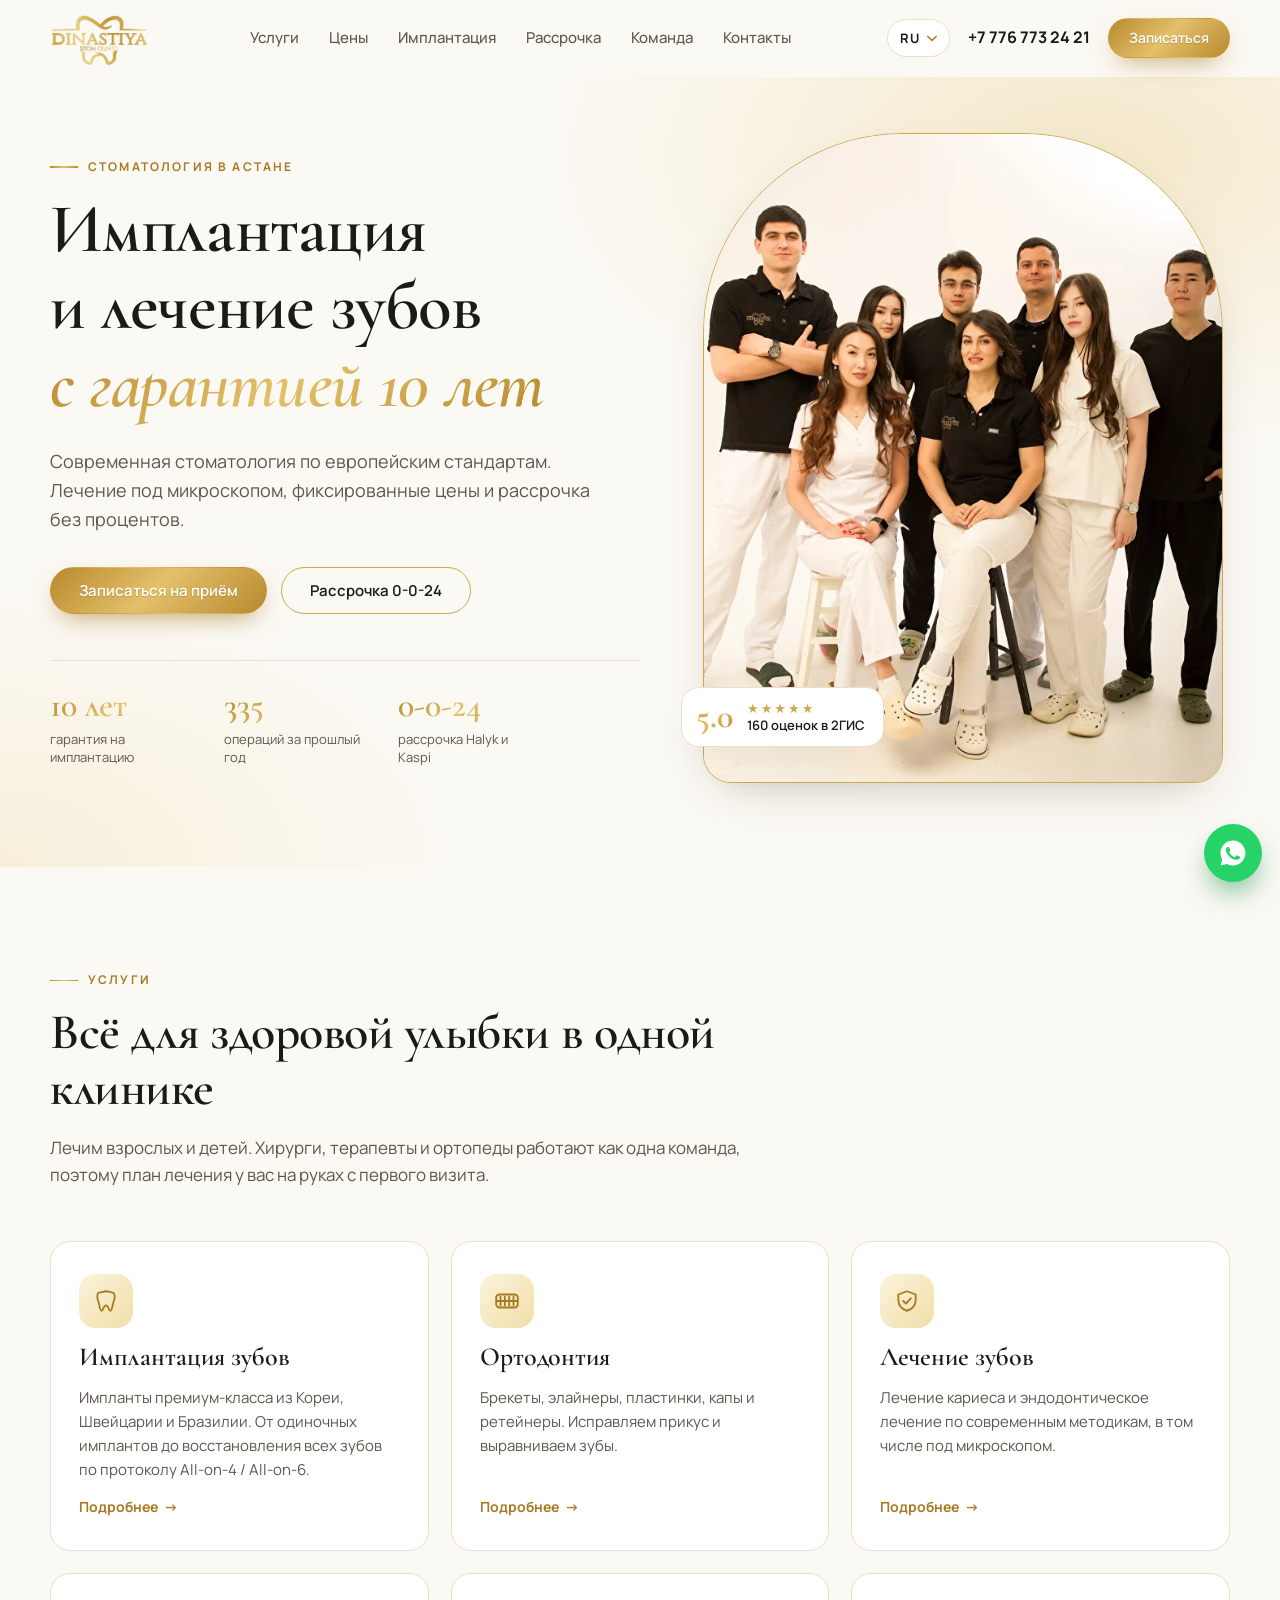
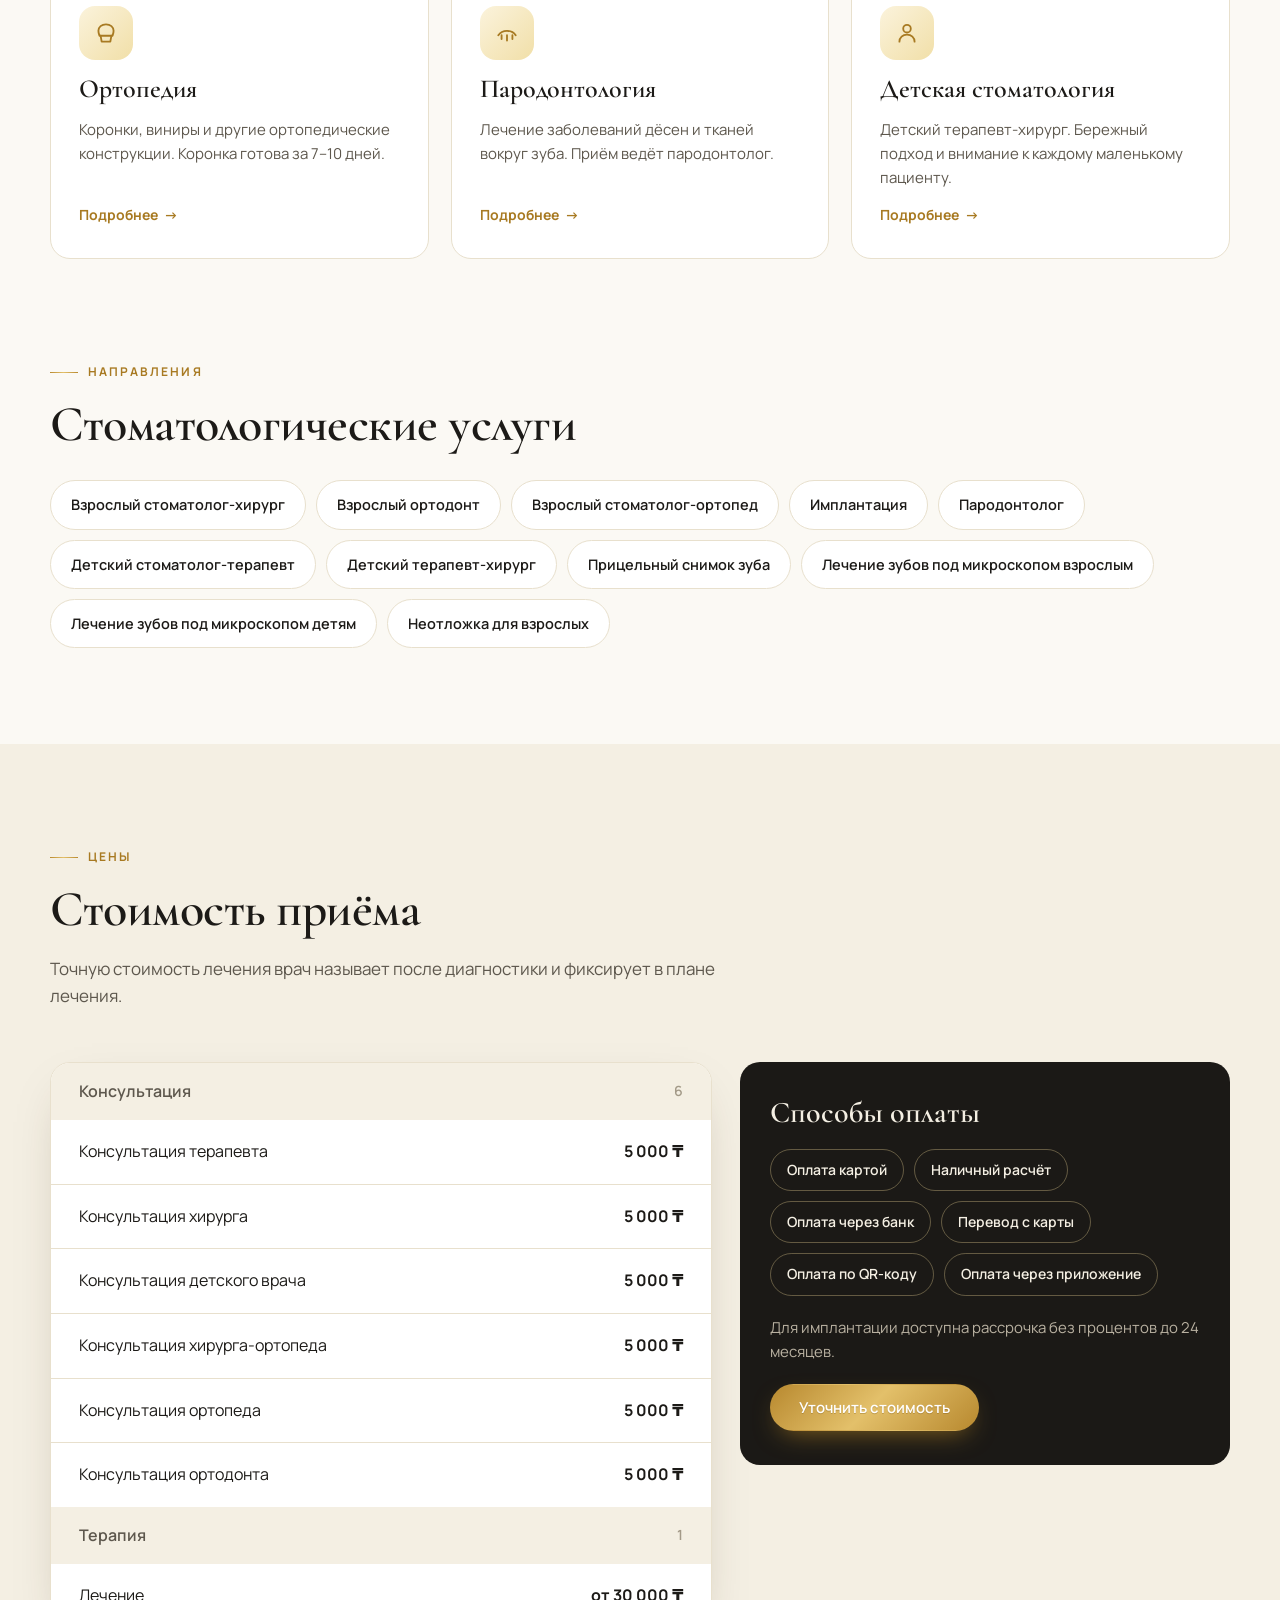
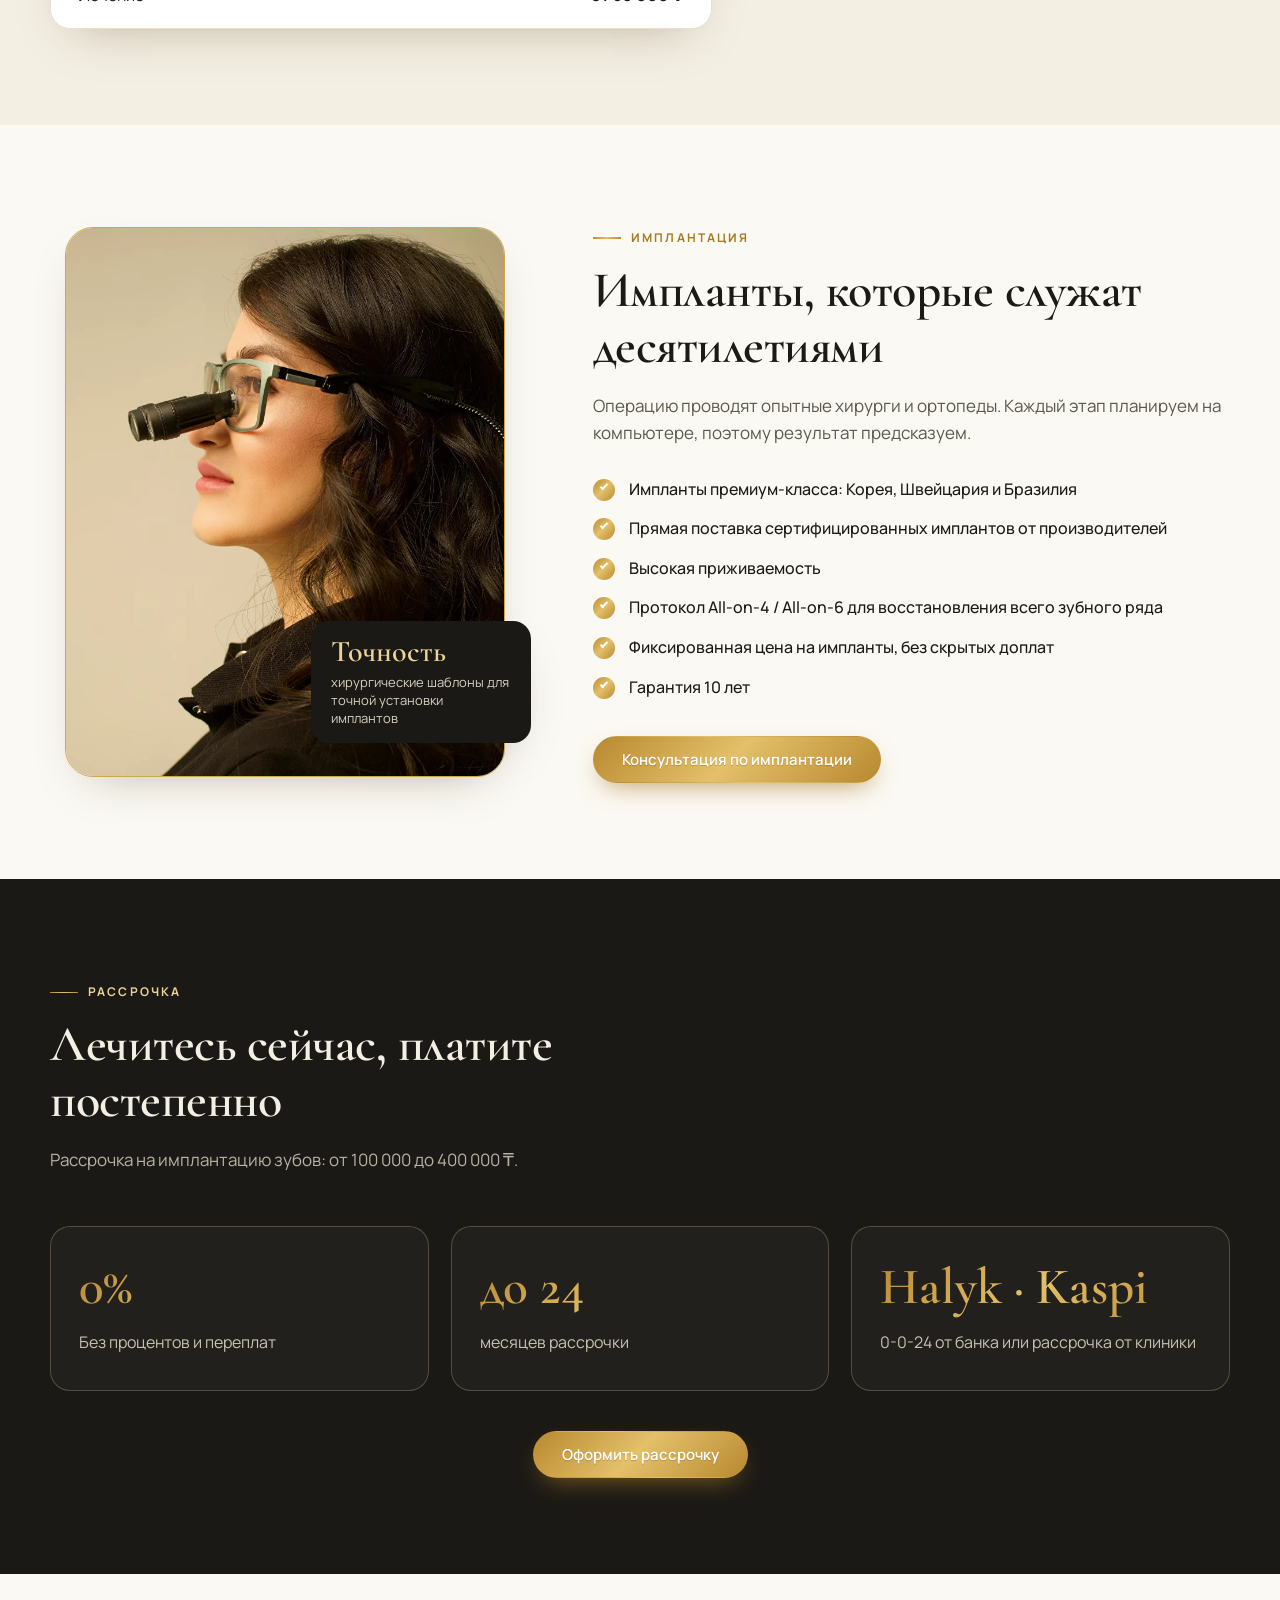
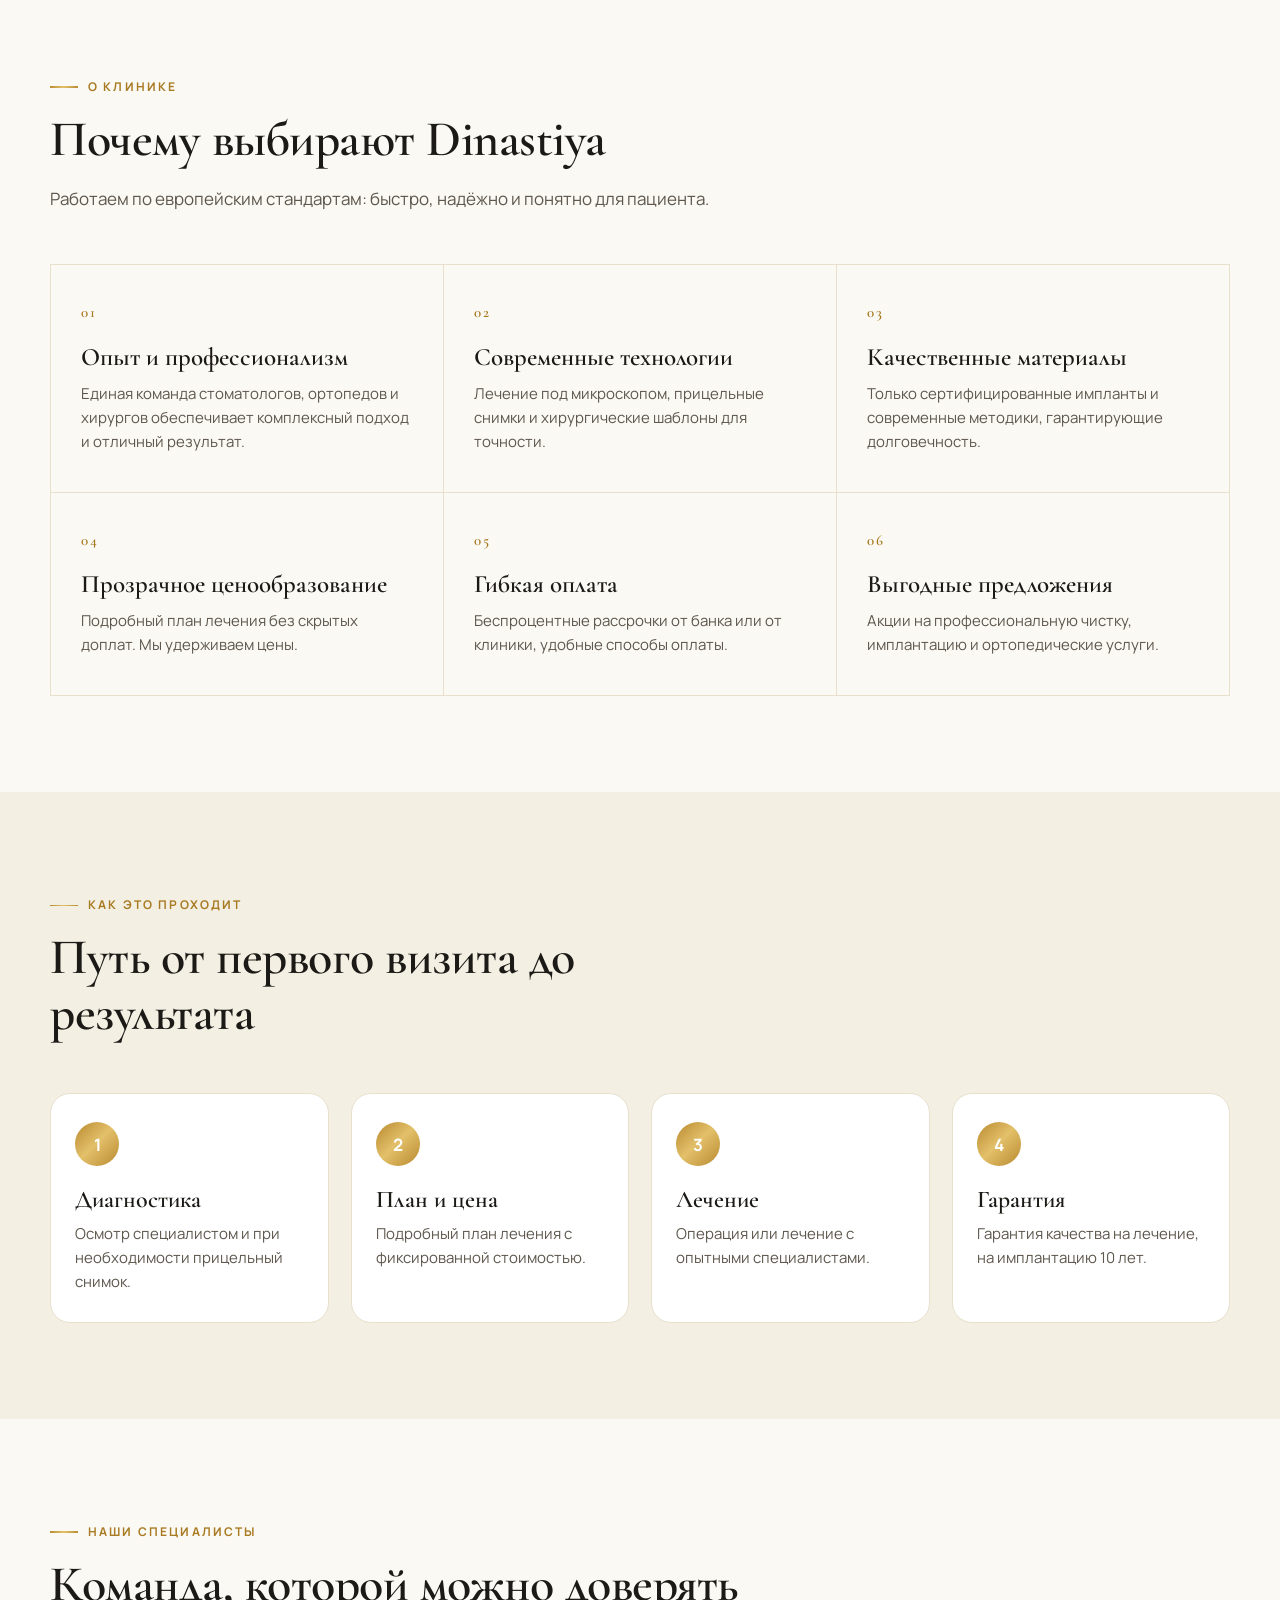
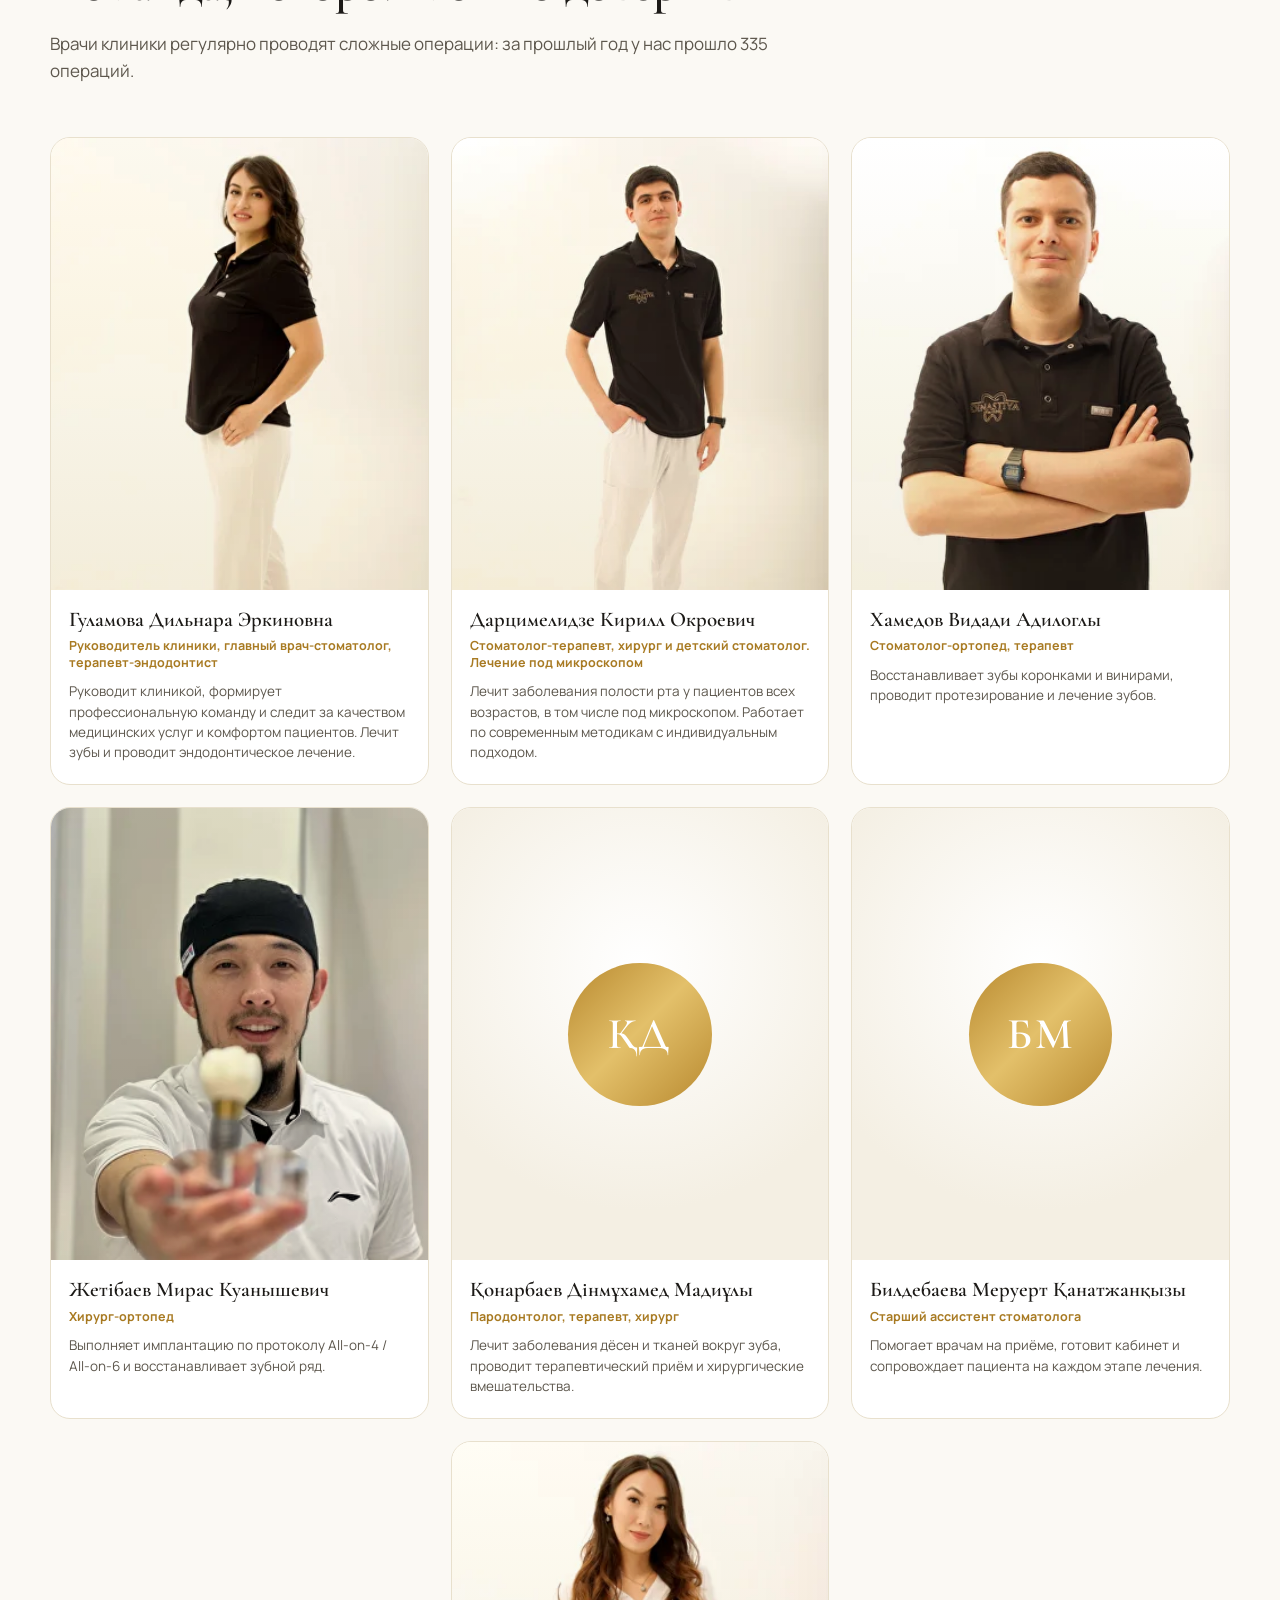
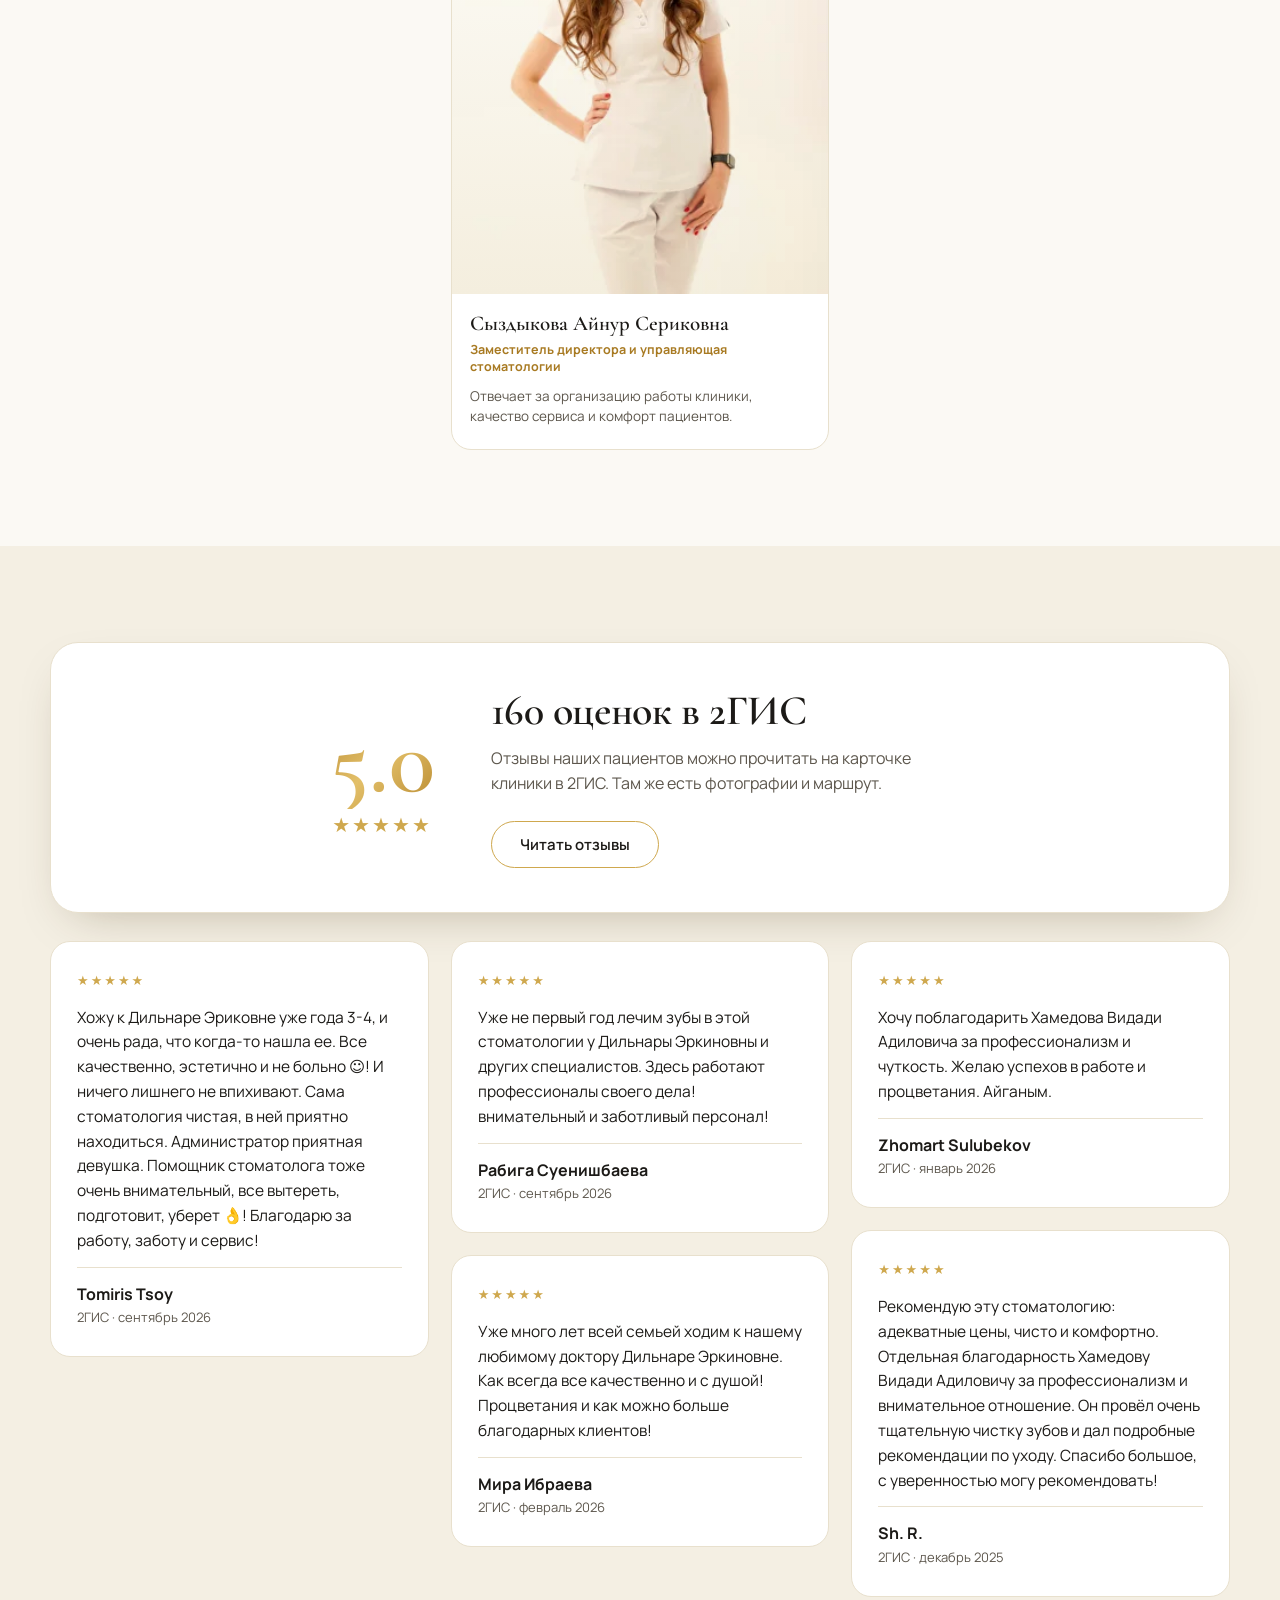
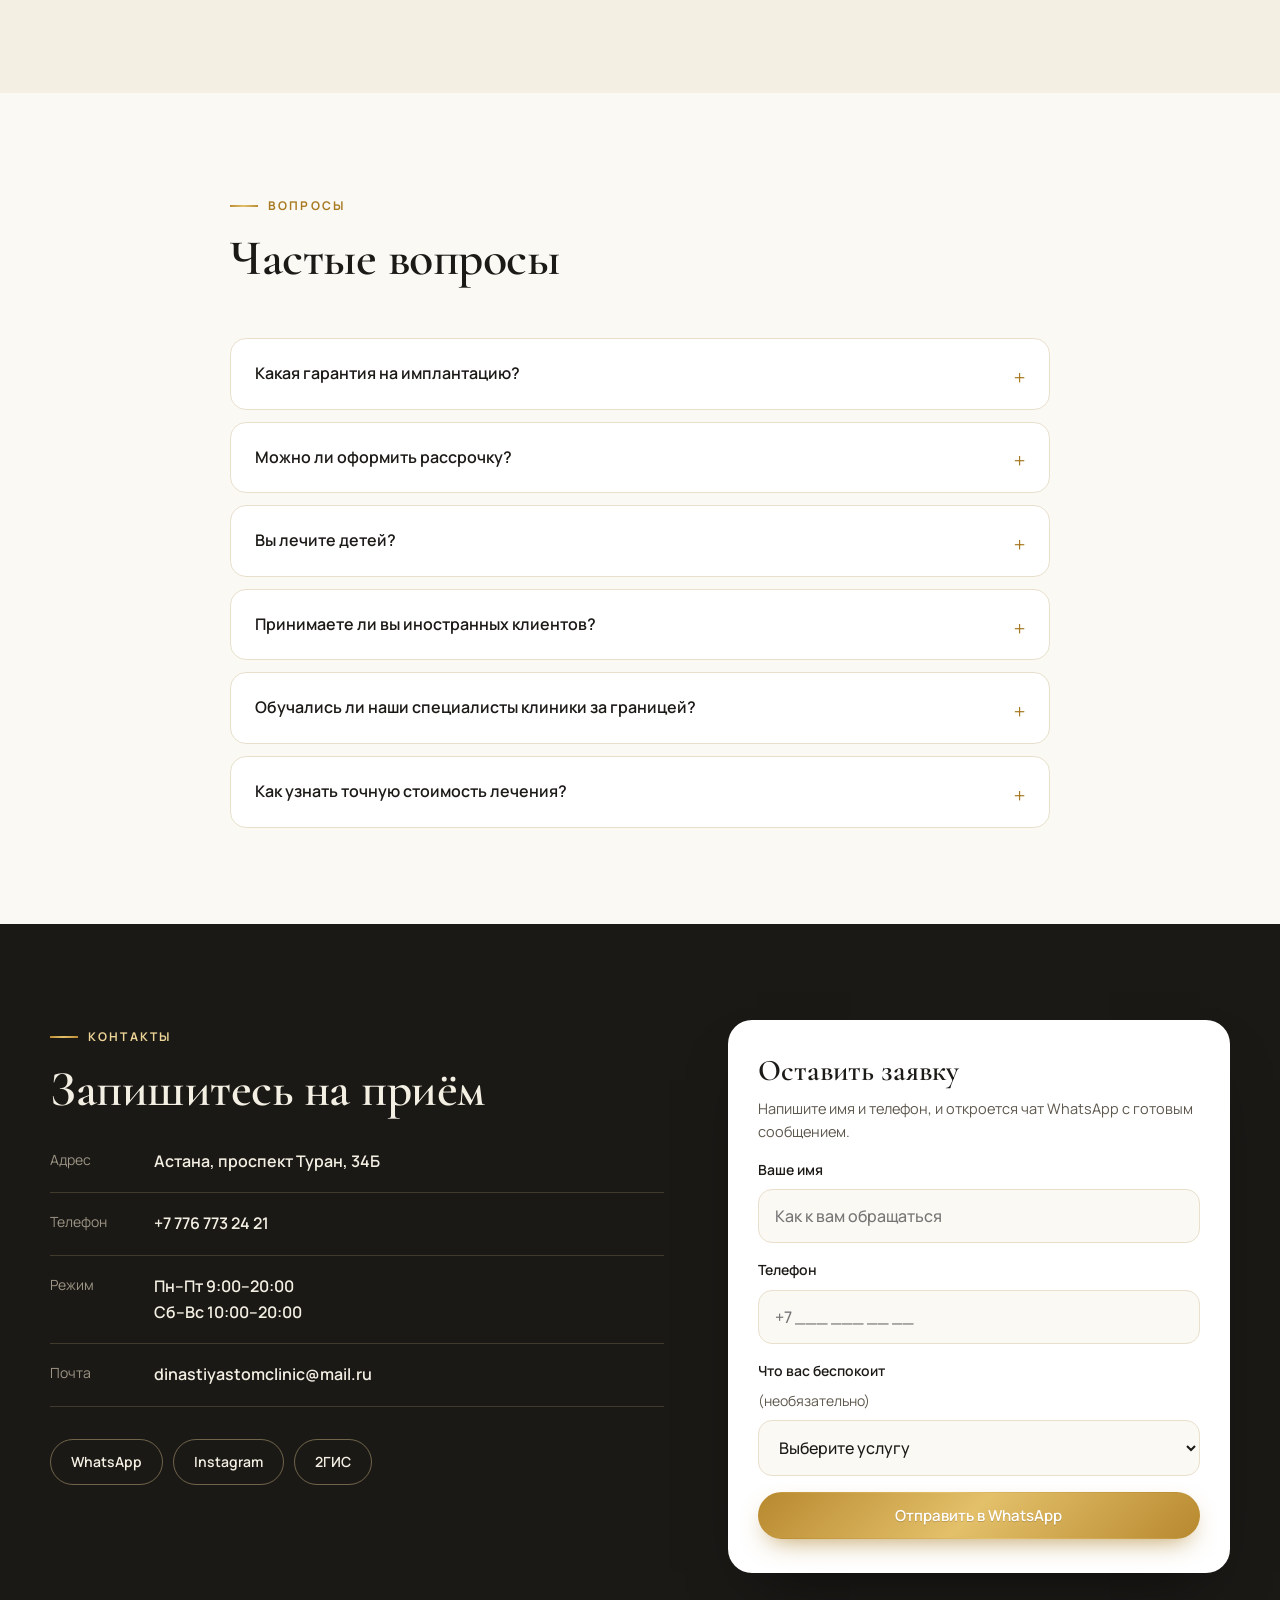
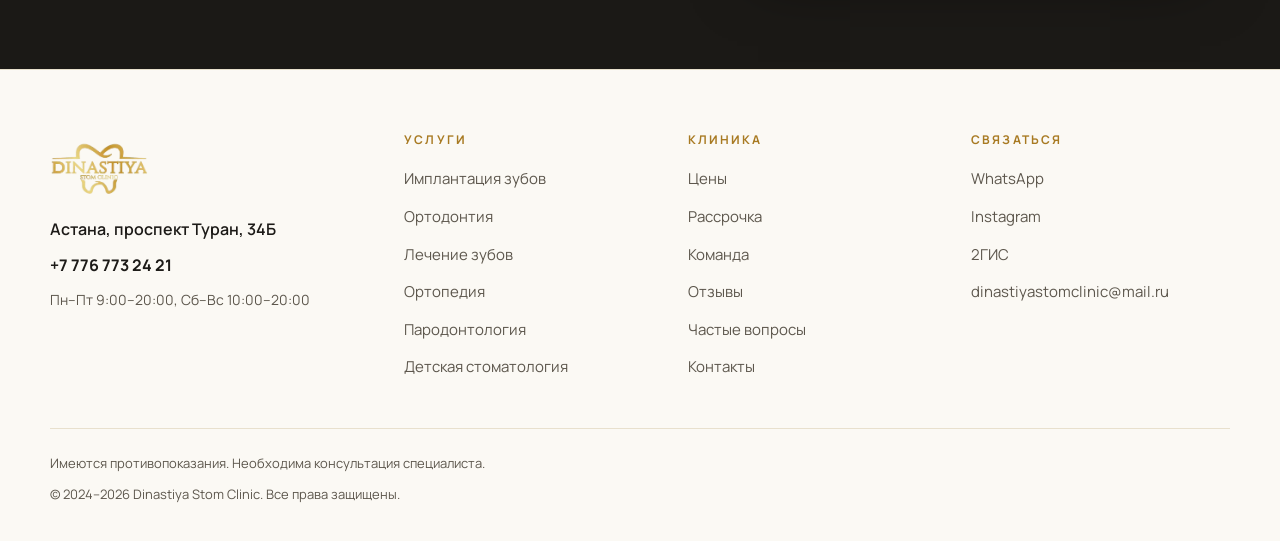
==== index.html @ f55e85f5 "Длиннее ответы на два вопроса в FAQ Co-Authored-By: Claude Sonnet 5.5 <noreply@anthropic.com> Claude" ====
<!doctype html>
<html lang="ru">
<head>
  <meta charset="utf-8">
  <meta name="viewport" content="width=device-width, initial-scale=1">
  <title>Dinastiya Stom Clinic — стоматология в Астане: имплантация, ортодонтия, лечение</title>
  <meta name="description" content="Стоматология Dinastiya Stom Clinic в Астане, пр. Туран 34Б. Имплантация All-on-4/6 с гарантией 10 лет, ортодонтия, лечение и протезирование зубов, детская стоматология. Рассрочка 0-0-24.">
  <meta name="theme-color" content="#fbf9f4">
  <link rel="canonical" href="https://dinastiyastomclinic.kz/">
  <link rel="icon" href="/img/logo.webp" type="image/webp">

  <meta property="og:type" content="website">
  <meta property="og:title" content="Dinastiya Stom Clinic — стоматология в Астане">
  <meta property="og:description" content="Имплантация с гарантией 10 лет, ортодонтия, лечение и протезирование. Рассрочка без процентов до 24 месяцев.">
  <meta property="og:url" content="https://dinastiyastomclinic.kz/">
  <meta property="og:image" content="https://dinastiyastomclinic.kz/img/team.webp">
  <meta property="og:locale" content="ru_RU">

  <link rel="preconnect" href="https://fonts.googleapis.com">
  <link rel="preconnect" href="https://fonts.gstatic.com" crossorigin>
  <link href="https://fonts.googleapis.com/css2?family=Cormorant+Garamond:wght@500;600;700&family=Manrope:wght@400;500;600;700&display=swap" rel="stylesheet">
  <link rel="stylesheet" href="/css/style.css">

  <script type="application/ld+json">
  {
    "@context": "https://schema.org",
    "@type": "Dentist",
    "name": "Dinastiya Stom Clinic",
    "url": "https://dinastiyastomclinic.kz/",
    "image": "https://dinastiyastomclinic.kz/img/team.webp",
    "logo": "https://dinastiyastomclinic.kz/img/logo.webp",
    "telephone": "+77767732421",
    "email": "dinastiyastomclinic@mail.ru",
    "address": {
      "@type": "PostalAddress",
      "streetAddress": "проспект Туран, 34Б",
      "addressLocality": "Астана",
      "addressCountry": "KZ"
    },
    "sameAs": [
      "https://www.instagram.com/dinastiyastomclinic/"
    ]
  }
  </script>
</head>
<body>

<header class="header" id="top">
  <div class="wrap header__in">
    <a class="logo" href="#top" aria-label="Dinastiya Stom Clinic — на главную">
      <img src="/img/logo.webp" alt="Dinastiya Stom Clinic" width="121" height="76">
    </a>

    <nav class="nav" id="nav" aria-label="Основное меню">
      <a href="#services">Услуги</a>
      <a href="#prices">Цены</a>
      <a href="#implants">Имплантация</a>
      <a href="#installment">Рассрочка</a>
      <a href="#team">Команда</a>
      <a href="#contacts">Контакты</a>
    </nav>

    <div class="header__actions">
      <div class="lang" id="lang">
        <button class="lang__btn" id="lang-btn" type="button" aria-haspopup="true" aria-expanded="false" aria-label="Язык сайта"><span id="lang-cur">RU</span><svg viewBox="0 0 12 8" aria-hidden="true"><path d="m1 1.500 5 5 5-5"/></svg></button>
        <ul class="lang__menu" id="lang-menu" role="menu" hidden>
          <li><button type="button" role="menuitem" data-lang="kk">Қазақша</button></li>
          <li><button type="button" role="menuitem" data-lang="ru">Русский</button></li>
          <li><button type="button" role="menuitem" data-lang="en">English</button></li>
        </ul>
      </div>
      <a class="header__phone" data-phone href="tel:+77767732421">+7 776 773 24 21</a>
      <a class="btn btn--gold btn--sm" data-wa="Здравствуйте! Хочу записаться на приём." href="#" target="_blank" rel="noopener">Записаться</a>
      <button class="burger" id="burger" aria-label="Открыть меню" aria-expanded="false" aria-controls="nav"><span></span><span></span></button>
    </div>
  </div>
</header>

<main>

  <!-- hero -->
  <section class="hero">
    <div class="wrap hero__in">
      <div class="hero__text reveal">
        <p class="eyebrow">Стоматология в Астане</p>
        <h1>Имплантация и&nbsp;лечение зубов <em>с&nbsp;гарантией 10&nbsp;лет</em></h1>
        <p class="lead">Современная стоматология по европейским стандартам. Лечение под микроскопом, фиксированные цены и рассрочка без процентов.</p>
        <div class="hero__cta">
          <a class="btn btn--gold" data-wa="Здравствуйте! Хочу записаться на консультацию." href="#" target="_blank" rel="noopener">Записаться на приём</a>
          <a class="btn btn--ghost" href="#installment">Рассрочка 0-0-24</a>
        </div>
        <ul class="hero__facts">
          <li><b>10 лет</b><span>гарантия на имплантацию</span></li>
          <li><b>335</b><span>операций за прошлый год</span></li>
          <li><b>0-0-24</b><span>рассрочка Halyk и Kaspi</span></li>
        </ul>
      </div>

      <div class="hero__media reveal">
        <div class="arch">
          <img src="/img/team.webp" alt="Команда врачей Dinastiya Stom Clinic" width="724" height="797" fetchpriority="high">
        </div>
        <a class="badge" data-gis href="#" target="_blank" rel="noopener">
          <span class="badge__score">5.0</span>
          <span class="badge__text"><span class="stars" aria-hidden="true">★★★★★</span>160 оценок в 2ГИС</span>
        </a>
      </div>
    </div>
  </section>

  <!-- services -->
  <section class="section" id="services">
    <div class="wrap">
      <header class="section__head reveal">
        <p class="eyebrow">Услуги</p>
        <h2>Всё для здоровой улыбки в одной клинике</h2>
        <p class="section__sub">Лечим взрослых и детей. Хирурги, терапевты и ортопеды работают как одна команда, поэтому план лечения у вас на руках с первого визита.</p>
      </header>

      <div class="cards">
        <article class="card reveal">
          <div class="card__icon"><svg viewBox="0 0 24 24" aria-hidden="true"><path d="M12 3c-2.2 0-3.2 1-5 1S4 4 4 8c0 3 1.2 4.5 1.7 7 .4 2 .8 6 2.3 6 1.7 0 1.4-5 4-5s2.3 5 4 5c1.5 0 1.9-4 2.3-6 .5-2.5 1.7-4 1.7-7 0-4-2-4-3-4s-2.8-1-5-1Z"/></svg></div>
          <h3>Имплантация зубов</h3>
          <p>Импланты премиум-класса из Кореи, Швейцарии и Бразилии. От одиночных имплантов до восстановления всех зубов по протоколу All-on-4 / All-on-6.</p>
          <a class="card__link" href="/implantation">Подробнее</a>
        </article>

        <article class="card reveal">
          <div class="card__icon"><svg viewBox="0 0 24 24" aria-hidden="true"><path d="M3 12h18M6 8v8M10 8v8M14 8v8M18 8v8"/><rect x="2" y="6" width="20" height="12" rx="3"/></svg></div>
          <h3>Ортодонтия</h3>
          <p>Брекеты, элайнеры, пластинки, капы и ретейнеры. Исправляем прикус и выравниваем зубы.</p>
          <a class="card__link" href="/therapy#ortho">Подробнее</a>
        </article>

        <article class="card reveal">
          <div class="card__icon"><svg viewBox="0 0 24 24" aria-hidden="true"><path d="M12 3 4 6v5c0 5 3.400 8.500 8 10 4.600-1.500 8-5 8-10V6l-8-3Z"/><path d="m8.500 12 2.500 2.500 4.500-5"/></svg></div>
          <h3>Лечение зубов</h3>
          <p>Лечение кариеса и эндодонтическое лечение по современным методикам, в том числе под микроскопом.</p>
          <a class="card__link" href="/therapy">Подробнее</a>
        </article>

        <article class="card reveal">
          <div class="card__icon"><svg viewBox="0 0 24 24" aria-hidden="true"><path d="M5 10c0-3.500 3-6 7-6s7 2.500 7 6c0 2-.5 3-1 4.500H6C5.500 13 5 12 5 10Z"/><path d="M7 14.500 8 20h8l1-5.500"/></svg></div>
          <h3>Ортопедия</h3>
          <p>Коронки, виниры и другие ортопедические конструкции. Коронка готова за 7–10 дней.</p>
          <a class="card__link" href="/orthopedics">Подробнее</a>
        </article>

        <article class="card reveal">
          <div class="card__icon"><svg viewBox="0 0 24 24" aria-hidden="true"><path d="M4 14c2-3 4-4 8-4s6 1 8 4"/><path d="M7 14v3.500M12 14v5M17 14v3.500"/></svg></div>
          <h3>Пародонтология</h3>
          <p>Лечение заболеваний дёсен и тканей вокруг зуба. Приём ведёт пародонтолог.</p>
          <a class="card__link" href="/periodontics">Подробнее</a>
        </article>

        <article class="card reveal">
          <div class="card__icon"><svg viewBox="0 0 24 24" aria-hidden="true"><circle cx="12" cy="8" r="3.500"/><path d="M5 20c0-3.900 3-6.500 7-6.500s7 2.600 7 6.500"/></svg></div>
          <h3>Детская стоматология</h3>
          <p>Детский терапевт-хирург. Бережный подход и внимание к каждому маленькому пациенту.</p>
          <a class="card__link" href="/kids">Подробнее</a>
        </article>

      </div>
    </div>
  </section>

  <!-- directions -->
  <section class="section section--tight" id="directions">
    <div class="wrap">
      <header class="section__head reveal">
        <p class="eyebrow">Направления</p>
        <h2>Стоматологические услуги</h2>
      </header>
      <ul class="chips reveal">
        <li>Взрослый стоматолог-хирург</li>
        <li>Взрослый ортодонт</li>
        <li>Взрослый стоматолог-ортопед</li>
        <li>Имплантация</li>
        <li>Пародонтолог</li>
        <li>Детский стоматолог-терапевт</li>
        <li>Детский терапевт-хирург</li>
        <li>Прицельный снимок зуба</li>
        <li>Лечение зубов под микроскопом взрослым</li>
        <li>Лечение зубов под микроскопом детям</li>
        <li>Неотложка для взрослых</li>
      </ul>
    </div>
  </section>

  <!-- prices -->
  <section class="section section--ivory" id="prices">
    <div class="wrap">
      <header class="section__head reveal">
        <p class="eyebrow">Цены</p>
        <h2>Стоимость приёма</h2>
        <p class="section__sub">Точную стоимость лечения врач называет после диагностики и фиксирует в плане лечения.</p>
      </header>

      <div class="prices">
        <div class="price-card reveal">
          <div class="price-card__head"><span>Консультация</span><i>6</i></div>
          <ul class="price-list">
            <li><span>Консультация терапевта</span><b>5 000 ₸</b></li>
            <li><span>Консультация хирурга</span><b>5 000 ₸</b></li>
            <li><span>Консультация детского врача</span><b>5 000 ₸</b></li>
            <li><span>Консультация хирурга-ортопеда</span><b>5 000 ₸</b></li>
            <li><span>Консультация ортопеда</span><b>5 000 ₸</b></li>
            <li><span>Консультация ортодонта</span><b>5 000 ₸</b></li>
          </ul>
          <div class="price-card__head"><span>Терапия</span><i>1</i></div>
          <ul class="price-list">
            <li><span>Лечение</span><b>от 30 000 ₸</b></li>
          </ul>
        </div>

        <div class="pay reveal">
          <h3>Способы оплаты</h3>
          <ul class="chips chips--small">
            <li>Оплата картой</li>
            <li>Наличный расчёт</li>
            <li>Оплата через банк</li>
            <li>Перевод с карты</li>
            <li>Оплата по QR-коду</li>
            <li>Оплата через приложение</li>
          </ul>
          <p>Для имплантации доступна рассрочка без процентов до 24 месяцев.</p>
          <a class="btn btn--gold" data-wa="Здравствуйте! Хочу уточнить стоимость лечения." href="#" target="_blank" rel="noopener">Уточнить стоимость</a>
        </div>
      </div>
    </div>
  </section>

  <!-- implants -->
  <section class="section" id="implants">
    <div class="wrap split">
      <div class="split__media reveal">
        <div class="photo-frame">
          <img src="/img/loupes.webp" alt="Врач в бинокулярных лупах" width="760" height="1140" loading="lazy">
        </div>
        <div class="float-note">
          <b>Точность</b>
          <span>хирургические шаблоны для точной установки имплантов</span>
        </div>
      </div>

      <div class="split__text reveal">
        <p class="eyebrow">Имплантация</p>
        <h2>Импланты, которые служат десятилетиями</h2>
        <p class="section__sub">Операцию проводят опытные хирурги и ортопеды. Каждый этап планируем на компьютере, поэтому результат предсказуем.</p>

        <ul class="checks">
          <li>Импланты премиум-класса: Корея, Швейцария и Бразилия</li>
          <li>Прямая поставка сертифицированных имплантов от производителей</li>
          <li>Высокая приживаемость</li>
          <li>Протокол All-on-4 / All-on-6 для восстановления всего зубного ряда</li>
          <li>Фиксированная цена на импланты, без скрытых доплат</li>
          <li>Гарантия 10 лет</li>
        </ul>

        <a class="btn btn--gold" data-wa="Здравствуйте! Хочу консультацию по имплантации." href="#" target="_blank" rel="noopener">Консультация по имплантации</a>
      </div>
    </div>
  </section>

  <!-- installment -->
  <section class="section section--dark" id="installment">
    <div class="wrap">
      <header class="section__head reveal">
        <p class="eyebrow">Рассрочка</p>
        <h2>Лечитесь сейчас, платите постепенно</h2>
        <p class="section__sub">Рассрочка на имплантацию зубов: от 100 000 до 400 000 ₸.</p>
      </header>

      <div class="grid3">
        <div class="stat reveal"><b>0%</b><span>Без процентов и переплат</span></div>
        <div class="stat reveal"><b>до 24</b><span>месяцев рассрочки</span></div>
        <div class="stat reveal"><b>Halyk · Kaspi</b><span>0-0-24 от банка или рассрочка от клиники</span></div>
      </div>

      <div class="center reveal">
        <a class="btn btn--gold" data-wa="Здравствуйте! Хочу оформить рассрочку." href="#" target="_blank" rel="noopener">Оформить рассрочку</a>
      </div>
    </div>
  </section>

  <!-- why -->
  <section class="section" id="about">
    <div class="wrap">
      <header class="section__head reveal">
        <p class="eyebrow">О клинике</p>
        <h2>Почему выбирают Dinastiya</h2>
        <p class="section__sub">Работаем по европейским стандартам: быстро, надёжно и понятно для пациента.</p>
      </header>

      <div class="why">
        <div class="why__item reveal"><span class="why__num">01</span><h3>Опыт и профессионализм</h3><p>Единая команда стоматологов, ортопедов и хирургов обеспечивает комплексный подход и отличный результат.</p></div>
        <div class="why__item reveal"><span class="why__num">02</span><h3>Современные технологии</h3><p>Лечение под микроскопом, прицельные снимки и хирургические шаблоны для точности.</p></div>
        <div class="why__item reveal"><span class="why__num">03</span><h3>Качественные материалы</h3><p>Только сертифицированные импланты и современные методики, гарантирующие долговечность.</p></div>
        <div class="why__item reveal"><span class="why__num">04</span><h3>Прозрачное ценообразование</h3><p>Подробный план лечения без скрытых доплат. Мы удерживаем цены.</p></div>
        <div class="why__item reveal"><span class="why__num">05</span><h3>Гибкая оплата</h3><p>Беспроцентные рассрочки от банка или от клиники, удобные способы оплаты.</p></div>
        <div class="why__item reveal"><span class="why__num">06</span><h3>Выгодные предложения</h3><p>Акции на профессиональную чистку, имплантацию и ортопедические услуги.</p></div>
      </div>
    </div>
  </section>

  <!-- steps -->
  <section class="section section--ivory" id="steps">
    <div class="wrap">
      <header class="section__head reveal">
        <p class="eyebrow">Как это проходит</p>
        <h2>Путь от первого визита до результата</h2>
      </header>
      <ol class="steps">
        <li class="reveal"><span>1</span><h3>Диагностика</h3><p>Осмотр специалистом и при необходимости прицельный снимок.</p></li>
        <li class="reveal"><span>2</span><h3>План и цена</h3><p>Подробный план лечения с фиксированной стоимостью.</p></li>
        <li class="reveal"><span>3</span><h3>Лечение</h3><p>Операция или лечение с опытными специалистами.</p></li>
        <li class="reveal"><span>4</span><h3>Гарантия</h3><p>Гарантия качества на лечение, на имплантацию 10 лет.</p></li>
      </ol>
    </div>
  </section>

  <!-- team -->
  <section class="section" id="team">
    <div class="wrap">
      <header class="section__head reveal">
        <p class="eyebrow">Наши специалисты</p>
        <h2>Команда, которой можно доверять</h2>
        <p class="section__sub">Врачи клиники регулярно проводят сложные операции: за прошлый год у нас прошло 335 операций.</p>
      </header>
      <div class="team" id="team-list"></div>
    </div>
  </section>

  <!-- reviews -->
  <section class="section section--ivory" id="reviews">
    <div class="wrap reviews reveal">
      <div class="reviews__score">
        <b>5.0</b>
        <span class="stars" aria-hidden="true">★★★★★</span>
      </div>
      <div class="reviews__text">
        <h2>160 оценок в 2ГИС</h2>
        <p>Отзывы наших пациентов можно прочитать на карточке клиники в 2ГИС. Там же есть фотографии и маршрут.</p>
        <a class="btn btn--ghost" data-gis href="#" target="_blank" rel="noopener">Читать отзывы</a>
      </div>
    </div>
    <div class="wrap">
      <div class="reviews-list" id="reviews-list" hidden></div>
    </div>
  </section>

  <!-- faq -->
  <section class="section" id="faq">
    <div class="wrap wrap--narrow">
      <header class="section__head reveal">
        <p class="eyebrow">Вопросы</p>
        <h2>Частые вопросы</h2>
      </header>
      <div class="faq reveal">
        <details>
          <summary>Какая гарантия на имплантацию?</summary>
          <p>Гарантия на имплантацию составляет 10 лет. На остальное лечение также действует гарантия качества.</p>
        </details>
        <details>
          <summary>Можно ли оформить рассрочку?</summary>
          <p>Да. Доступна рассрочка без процентов до 24 месяцев: Halyk и Kaspi 0-0-24 или рассрочка от самой клиники.</p>
        </details>
        <details>
          <summary>Вы лечите детей?</summary>
          <p>Да, мы принимаем пациентов всех возрастов. У нас работает детский стоматолог.</p>
        </details>
        <details>
          <summary>Принимаете ли вы иностранных клиентов?</summary>
          <p>Да, мы принимаем иностранных клиентов. Запишитесь по телефону или в WhatsApp, и мы подберём удобное время приёма и ответим на все вопросы о лечении.</p>
        </details>
        <details>
          <summary>Обучались ли наши специалисты клиники за границей?</summary>
          <p>Да, наши специалисты проходили обучение за границей и имеют подтверждающий сертификат. Подробности можно уточнить у администратора клиники.</p>
        </details>
        <details>
          <summary>Как узнать точную стоимость лечения?</summary>
          <p>После диагностики врач составит подробный план лечения с фиксированной ценой. Для имплантов цена не меняется по ходу лечения.</p>
        </details>
      </div>
    </div>
  </section>

  <!-- contacts -->
  <section class="section section--dark" id="contacts">
    <div class="wrap contacts">
      <div class="contacts__info reveal">
        <p class="eyebrow">Контакты</p>
        <h2>Запишитесь на приём</h2>
        <ul class="contacts__list">
          <li><span>Адрес</span><b id="c-address">Астана, проспект Туран, 34Б</b></li>
          <li><span>Телефон</span><a data-phone href="tel:+77767732421">+7 776 773 24 21</a></li>
          <li><span>Режим</span><b id="c-hours">Пн–Пт 9:00–20:00<br>Сб–Вс 10:00–20:00</b></li>
          <li><span>Почта</span><a data-mail href="mailto:dinastiyastomclinic@mail.ru">dinastiyastomclinic@mail.ru</a></li>
        </ul>
        <div class="socials">
          <a data-wa="Здравствуйте!" href="#" target="_blank" rel="noopener">WhatsApp</a>
          <a data-ig href="#" target="_blank" rel="noopener">Instagram</a>
          <a data-gis href="#" target="_blank" rel="noopener">2ГИС</a>
        </div>
      </div>

      <form class="form reveal" id="form" novalidate>
        <h3>Оставить заявку</h3>
        <p>Напишите имя и телефон, и откроется чат WhatsApp с готовым сообщением.</p>
        <label>Ваше имя
          <input type="text" name="name" autocomplete="name" placeholder="Как к вам обращаться" required>
        </label>
        <label>Телефон
          <input type="tel" name="phone" autocomplete="tel" inputmode="tel" placeholder="+7 ___ ___ __ __" required>
        </label>
        <label>Что вас беспокоит <span class="opt">(необязательно)</span>
          <select name="topic">
            <option value="">Выберите услугу</option>
            <option>Имплантация</option>
            <option>All-on-4 / All-on-6</option>
            <option>Ортодонтия</option>
            <option>Лечение зубов</option>
            <option>Ортопедия</option>
            <option>Пародонтология</option>
            <option>Детская стоматология</option>
            <option>Другое</option>
          </select>
        </label>
        <p class="form__error" id="form-error" role="alert" hidden></p>
        <button class="btn btn--gold btn--block" type="submit">Отправить в WhatsApp</button>
      </form>
    </div>
  </section>
</main>

<!-- footer:start -->
<footer class="footer">
  <div class="wrap footer__grid">
    <div class="footer__brand">
      <a class="logo" href="#top" aria-label="Dinastiya Stom Clinic — наверх"><img src="/img/logo.webp" alt="Dinastiya Stom Clinic" width="97" height="61" loading="lazy"></a>
      <p class="footer__addr">Астана, проспект Туран, 34Б</p>
      <p><a class="footer__phone" href="tel:+77767732421">+7 776 773 24 21</a></p>
      <p class="footer__hours">Пн–Пт 9:00–20:00, Сб–Вс 10:00–20:00</p>
    </div>
    <nav class="footer__col" aria-label="Услуги">
      <h3>Услуги</h3>
      <ul><li><a href="/implantation">Имплантация зубов</a></li><li><a href="/therapy#ortho">Ортодонтия</a></li><li><a href="/therapy">Лечение зубов</a></li><li><a href="/orthopedics">Ортопедия</a></li><li><a href="/periodontics">Пародонтология</a></li><li><a href="/kids">Детская стоматология</a></li></ul>
    </nav>
    <nav class="footer__col" aria-label="Клиника">
      <h3>Клиника</h3>
      <ul><li><a href="#prices">Цены</a></li><li><a href="#installment">Рассрочка</a></li><li><a href="#team">Команда</a></li><li><a href="#reviews">Отзывы</a></li><li><a href="#faq">Частые вопросы</a></li><li><a href="#contacts">Контакты</a></li></ul>
    </nav>
    <div class="footer__col">
      <h3>Связаться</h3>
      <ul>
        <li><a href="https://wa.me/77767732421?text=%D0%97%D0%B4%D1%80%D0%B0%D0%B2%D1%81%D1%82%D0%B2%D1%83%D0%B9%D1%82%D0%B5%21" target="_blank" rel="noopener">WhatsApp</a></li>
        <li><a href="https://www.instagram.com/dinastiyastomclinic/" target="_blank" rel="noopener">Instagram</a></li>
        <li><a href="https://2gis.kz/astana/search/Dinastiya%20Stom%20Clinic" target="_blank" rel="noopener">2ГИС</a></li>
        <li><a href="mailto:dinastiyastomclinic@mail.ru">dinastiyastomclinic@mail.ru</a></li>
      </ul>
    </div>
  </div>
  <div class="wrap footer__bottom">
    <p class="footer__note">Имеются противопоказания. Необходима консультация специалиста.</p>
    <p class="footer__copy">© 2024–2026 Dinastiya Stom Clinic. Все права защищены.</p>
  </div>
</footer>
<!-- footer:end -->

<a class="fab" data-wa="Здравствуйте! Хочу записаться на приём." href="#" target="_blank" rel="noopener" aria-label="Написать в WhatsApp">
  <svg viewBox="0 0 24 24" aria-hidden="true"><path d="M12 2a10 10 0 0 0-8.600 15.100L2 22l5-1.300A10 10 0 1 0 12 2Zm5.200 14.200c-.2.600-1.300 1.200-1.800 1.200-.5.100-1 .2-3.300-.7-2.800-1.100-4.600-4-4.700-4.200-.1-.2-1.100-1.500-1.100-2.800s.7-2 .9-2.300c.2-.3.500-.3.700-.3h.5c.2 0 .4 0 .6.500l.8 2c.1.200.1.300 0 .5l-.3.400-.4.500c-.1.100-.3.300-.1.600.2.300.8 1.300 1.700 2.100 1.200 1 2.100 1.300 2.400 1.500.3.100.5.100.6-.1l.9-1.100c.2-.3.400-.2.700-.1l1.900.9c.3.100.5.200.5.300.1.200.1.700-.1 1.400Z"/></svg>
</a>

<script src="/js/data.js"></script>
<script src="/js/i18n.js"></script>
<script src="/js/main.js"></script>
<script src="/js/lang.js"></script>
</body>
</html>
---- css/style.css ----
:root {
  --gold-1: #a87a22;
  --gold-2: #cfa84e;
  --gold-3: #ecd496;
  --gold-grad: linear-gradient(135deg, #b8892f 0%, #e3c06a 48%, #b8892f 100%);
  --ink: #1c1a17;
  --ink-2: #5d574d;
  --bg: #fbf9f4;
  --ivory: #f4efe3;
  --surface: #ffffff;
  --line: #e8e0cd;
  --dark: #1b1916;
  --radius: 20px;
  --shadow: 0 18px 50px -24px rgba(60, 44, 10, .35);
  --font-head: "Cormorant Garamond", Georgia, "Times New Roman", serif;
  --font-body: "Manrope", system-ui, -apple-system, "Segoe UI", Roboto, sans-serif;
}

*, *::before, *::after { box-sizing: border-box; }
html { scroll-behavior: smooth; scroll-padding-top: 84px; }
body {
  margin: 0;
  background: var(--bg);
  color: var(--ink);
  font-family: var(--font-body);
  font-size: 16px;
  line-height: 1.6;
  -webkit-font-smoothing: antialiased;
  overflow-x: hidden;
}
img { max-width: 100%; height: auto; display: block; }
a { color: inherit; }
h1, h2, h3 { margin: 0; font-weight: 600; line-height: 1.12; }
h1, h2 { font-family: var(--font-head); letter-spacing: -.01em; }
p { margin: 0; }
ul, ol { margin: 0; padding: 0; list-style: none; }

.wrap { width: min(1180px, 100% - 32px); margin-inline: auto; }
.wrap--narrow { width: min(820px, 100% - 32px); }
.center { text-align: center; margin-top: 40px; }

:focus-visible { outline: 3px solid var(--gold-2); outline-offset: 3px; border-radius: 6px; }

/* buttons */
.btn {
  display: inline-flex; align-items: center; justify-content: center; gap: 8px;
  padding: 15px 28px; border-radius: 999px; border: 1.5px solid transparent;
  font: 600 15px/1 var(--font-body); text-decoration: none; cursor: pointer;
  transition: transform .2s ease, box-shadow .2s ease, background .2s ease, color .2s ease;
}
.btn--gold { background: var(--gold-grad); color: #fff; box-shadow: 0 10px 26px -10px rgba(168, 122, 34, .8); text-shadow: 0 1px 0 rgba(90, 60, 8, .25); }
.btn--gold:hover { transform: translateY(-2px); box-shadow: 0 16px 30px -12px rgba(168, 122, 34, .9); }
.btn--ghost { border-color: var(--gold-2); color: var(--ink); background: transparent; }
.btn--ghost:hover { background: var(--gold-3); }
.btn--sm { padding: 12px 20px; font-size: 14px; }
.btn--block { width: 100%; }

.eyebrow {
  display: inline-flex; align-items: center; gap: 10px;
  font: 700 12px/1 var(--font-body); letter-spacing: .18em; text-transform: uppercase; color: var(--gold-1);
  margin-bottom: 18px;
}
.eyebrow::before { content: ""; width: 28px; height: 1.5px; background: var(--gold-grad); }

/* header */
.header { position: sticky; top: 0; z-index: 50; background: rgba(251, 249, 244, .88); backdrop-filter: blur(14px); -webkit-backdrop-filter: blur(14px); border-bottom: 1px solid transparent; transition: border-color .25s, box-shadow .25s; }
.header.is-scrolled { border-color: var(--line); box-shadow: 0 10px 30px -22px rgba(60, 44, 10, .5); }
.header__in { display: flex; align-items: center; justify-content: space-between; gap: 20px; min-height: 76px; }
.logo { display: block; flex: none; }
.logo img { width: 104px; height: auto; mix-blend-mode: multiply; }
.nav { display: flex; gap: 30px; }
.nav a { text-decoration: none; font-weight: 500; font-size: 15px; color: var(--ink-2); position: relative; padding: 6px 0; }
.nav a::after { content: ""; position: absolute; left: 0; bottom: 0; width: 0; height: 1.5px; background: var(--gold-grad); transition: width .25s; }
.nav a:hover { color: var(--ink); }
.nav a:hover::after { width: 100%; }
.header__actions { display: flex; align-items: center; gap: 18px; }
.header__phone { font-weight: 700; text-decoration: none; white-space: nowrap; }
.burger { display: none; width: 44px; height: 44px; border: 1.5px solid var(--line); border-radius: 12px; background: var(--surface); cursor: pointer; position: relative; }
.burger span { position: absolute; left: 12px; right: 12px; height: 2px; background: var(--ink); transition: transform .25s, top .25s; }
.burger span:first-child { top: 17px; }
.burger span:last-child { top: 25px; }
.burger[aria-expanded="true"] span:first-child { top: 21px; transform: rotate(45deg); }
.burger[aria-expanded="true"] span:last-child { top: 21px; transform: rotate(-45deg); }

/* hero */
.hero { padding: 56px 0 84px; background:
  radial-gradient(900px 500px at 85% 10%, rgba(236, 212, 150, .45), transparent 60%),
  radial-gradient(700px 420px at 0% 100%, rgba(236, 212, 150, .28), transparent 65%); }
.hero__in { display: grid; grid-template-columns: 1.05fr .95fr; gap: 56px; align-items: center; }
.hero h1 { font-size: clamp(40px, 5.4vw, 70px); }
.hero h1 em { font-style: italic; background: var(--gold-grad); -webkit-background-clip: text; background-clip: text; color: transparent; }
.lead { margin-top: 24px; font-size: 18px; color: var(--ink-2); max-width: 540px; }
.hero__cta { display: flex; flex-wrap: wrap; gap: 14px; margin-top: 34px; }
.hero__facts { display: grid; grid-template-columns: repeat(3, auto); justify-content: start; gap: 34px; margin-top: 46px; padding-top: 28px; border-top: 1px solid var(--line); }
.hero__facts b { display: block; font: 600 34px/1 var(--font-head); background: var(--gold-grad); -webkit-background-clip: text; background-clip: text; color: transparent; }
.hero__facts span { display: block; margin-top: 8px; font-size: 13px; color: var(--ink-2); max-width: 140px; line-height: 1.35; }

.hero__media { position: relative; max-width: 520px; margin-inline: auto; width: 100%; }
.arch { border-radius: 200px 200px 28px 28px; overflow: hidden; background: var(--ivory); border: 1.5px solid var(--gold-2); box-shadow: var(--shadow); aspect-ratio: 4 / 5; }
.arch img { width: 100%; height: 100%; object-fit: cover; object-position: 50% 100%; }
.badge { position: absolute; left: -22px; bottom: 36px; display: flex; align-items: center; gap: 14px; background: var(--surface); border: 1px solid var(--line); border-radius: 18px; padding: 12px 18px 12px 14px; text-decoration: none; box-shadow: var(--shadow); transition: transform .2s; }
.badge:hover { transform: translateY(-3px); }
.badge__score { font: 700 34px/1 var(--font-head); background: var(--gold-grad); -webkit-background-clip: text; background-clip: text; color: transparent; }
.badge__text { display: flex; flex-direction: column; font-size: 13px; font-weight: 600; line-height: 1.3; }
.stars { color: var(--gold-2); letter-spacing: 2px; font-size: 13px; }

/* sections */
.section { padding: 96px 0; }
.section--ivory { background: var(--ivory); }
.section--dark { background: var(--dark); color: #f4efe3; }
.section--dark .section__sub { color: #b9b1a1; }
.section--dark .eyebrow { color: var(--gold-3); }
.section__head { max-width: 720px; margin-bottom: 52px; }
.section__head h2, .split__text h2, .contacts__info h2 { font-size: clamp(32px, 4vw, 50px); }
.section__sub { margin-top: 18px; color: var(--ink-2); font-size: 17px; }

/* cards */
.cards { display: grid; grid-template-columns: repeat(3, 1fr); gap: 22px; }
.card { background: var(--surface); border: 1px solid var(--line); border-radius: var(--radius); padding: 32px 28px; display: flex; flex-direction: column; gap: 14px; transition: transform .25s, box-shadow .25s, border-color .25s; }
.card:hover { transform: translateY(-6px); box-shadow: var(--shadow); border-color: var(--gold-2); }
.card__icon { width: 54px; height: 54px; border-radius: 16px; display: grid; place-items: center; background: linear-gradient(135deg, #fbf3dc, #f1dfa8); }
.card__icon svg { width: 26px; height: 26px; fill: none; stroke: var(--gold-1); stroke-width: 1.7; stroke-linecap: round; stroke-linejoin: round; }
.card h3 { font: 600 26px/1.15 var(--font-head); }
.card p { color: var(--ink-2); font-size: 15px; flex: 1; }
.card__link { font-weight: 700; font-size: 14px; text-decoration: none; color: var(--gold-1); display: inline-flex; gap: 6px; }
.card__link::after { content: "→"; transition: transform .2s; }
.card:hover .card__link::after { transform: translateX(5px); }

/* split */
.split { display: grid; grid-template-columns: .85fr 1.15fr; gap: 72px; align-items: center; }
.split__media { position: relative; max-width: 440px; margin-inline: auto; width: 100%; }
.photo-frame { border-radius: 28px; overflow: hidden; box-shadow: var(--shadow); border: 1.5px solid var(--gold-2); aspect-ratio: 4 / 5; }
.photo-frame img { width: 100%; height: 100%; object-fit: cover; object-position: 30% 40%; }
.float-note { position: absolute; right: -26px; bottom: 34px; background: var(--dark); color: #f4efe3; border-radius: 18px; padding: 16px 20px; max-width: 220px; display: flex; flex-direction: column; gap: 6px; align-items: flex-start; box-shadow: var(--shadow); }
.float-note b { font: 600 30px/1 var(--font-head); color: var(--gold-3); }
.float-note span { font-size: 13px; line-height: 1.4; color: #d8d0bf; }
.checks { margin: 30px 0 36px; display: grid; gap: 14px; }
.checks li { position: relative; padding-left: 36px; font-weight: 500; }
.checks li::before { content: ""; position: absolute; left: 0; top: 2px; width: 22px; height: 22px; border-radius: 50%; background: var(--gold-grad); }
.checks li::after { content: ""; position: absolute; left: 7px; top: 7px; width: 8px; height: 4px; border-left: 2px solid #fff; border-bottom: 2px solid #fff; transform: rotate(-45deg); }

/* installment */
.grid3 { display: grid; grid-template-columns: repeat(3, 1fr); gap: 22px; }
.stat { border: 1px solid rgba(236, 212, 150, .25); border-radius: var(--radius); padding: 34px 28px; background: rgba(255, 255, 255, .03); }
.stat b { display: block; font: 600 clamp(36px, 4vw, 52px)/1.05 var(--font-head); background: var(--gold-grad); -webkit-background-clip: text; background-clip: text; color: transparent; padding-bottom: 4px; }
.stat span { display: block; margin-top: 12px; color: #c9c1b0; }

/* why */
.why { display: grid; grid-template-columns: repeat(3, 1fr); gap: 0; border-top: 1px solid var(--line); border-left: 1px solid var(--line); }
.why__item { padding: 34px 30px 38px; border-right: 1px solid var(--line); border-bottom: 1px solid var(--line); }
.why__num { font: 600 15px/1 var(--font-head); color: var(--gold-1); letter-spacing: .1em; }
.why__item h3 { font: 600 25px/1.15 var(--font-head); margin: 18px 0 10px; }
.why__item p { color: var(--ink-2); font-size: 15px; }

/* steps */
.steps { display: grid; grid-template-columns: repeat(4, 1fr); gap: 22px; counter-reset: s; }
.steps li { background: var(--surface); border: 1px solid var(--line); border-radius: var(--radius); padding: 28px 24px; }
.steps span { width: 44px; height: 44px; border-radius: 50%; display: grid; place-items: center; background: var(--gold-grad); color: #fff; font: 700 17px var(--font-body); margin-bottom: 20px; }
.steps h3 { font: 600 24px/1.15 var(--font-head); margin-bottom: 8px; }
.steps p { color: var(--ink-2); font-size: 15px; }

/* team */
.team { display: grid; grid-template-columns: repeat(3, 1fr); gap: 22px; }
.team > .person:last-child:nth-child(3n+1) { grid-column: 2; }
.person { display: flex; flex-direction: column; border-radius: var(--radius); overflow: hidden; background: var(--surface); border: 1px solid var(--line); transition: transform .25s, box-shadow .25s, border-color .25s; }
.person:hover { transform: translateY(-6px); box-shadow: var(--shadow); border-color: var(--gold-2); }
.person__photo { aspect-ratio: 3 / 3.6; background: linear-gradient(180deg, #fff, var(--ivory)); overflow: hidden; }
.person img { width: 100%; height: 100%; object-fit: cover; object-position: top; mix-blend-mode: multiply; }
.person figcaption { padding: 18px 18px 22px; display: flex; flex-direction: column; gap: 6px; flex: 1; }
.person figcaption b { font: 600 21px/1.15 var(--font-head); }
.person figcaption span { font-size: 12.5px; font-weight: 700; color: var(--gold-1); line-height: 1.35; }
.person figcaption p { margin-top: 4px; font-size: 13.5px; line-height: 1.5; color: var(--ink-2); }

/* reviews */
.reviews { display: flex; align-items: center; justify-content: center; gap: 56px; background: var(--surface); border: 1px solid var(--line); border-radius: 28px; padding: 44px 48px; box-shadow: var(--shadow); }
.reviews__score { text-align: center; }
.reviews__score b { display: block; font: 600 96px/1 var(--font-head); background: var(--gold-grad); -webkit-background-clip: text; background-clip: text; color: transparent; }
.reviews__score .stars { font-size: 20px; }
.reviews__text h2 { font-size: clamp(30px, 3.4vw, 42px); }
.reviews__text p { margin: 12px 0 24px; color: var(--ink-2); max-width: 460px; }

.reviews-list { margin-top: 28px; columns: 3; column-gap: 22px; }
.reviews-list[hidden] { display: none; }
.review { break-inside: avoid; margin: 0 0 22px; background: var(--surface); border: 1px solid var(--line); border-radius: var(--radius); padding: 28px 26px; display: flex; flex-direction: column; gap: 14px; }
.review__text { color: var(--ink); font-size: 15.5px; flex: 1; }
.review__who { display: flex; flex-direction: column; padding-top: 14px; border-top: 1px solid var(--line); }
.review__who span { font-size: 13px; color: var(--ink-2); }
@media (max-width: 920px) {
  .reviews-list { columns: auto; display: flex; overflow-x: auto; scroll-snap-type: x mandatory; scroll-padding-inline: 16px; gap: 14px; padding-bottom: 12px; margin-inline: -16px; padding-inline: 16px; }
  .review { flex: 0 0 82%; margin: 0; scroll-snap-align: start; }
}

/* faq */
.faq { display: grid; gap: 12px; }
.faq details { background: var(--surface); border: 1px solid var(--line); border-radius: 16px; padding: 0 24px; transition: border-color .2s; }
.faq details[open] { border-color: var(--gold-2); }
.faq summary { cursor: pointer; list-style: none; padding: 22px 32px 22px 0; font-weight: 600; position: relative; }
.faq summary::-webkit-details-marker { display: none; }
.faq summary::after { content: "+"; position: absolute; right: 0; top: 50%; transform: translateY(-50%); font: 500 28px/1 var(--font-head); color: var(--gold-1); transition: transform .25s; }
.faq details[open] summary::after { transform: translateY(-50%) rotate(45deg); }
.faq details.is-closing summary::after { transform: translateY(-50%); }
.faq details { transition: border-color .35s ease, box-shadow .35s ease; }
.faq details[open] { box-shadow: 0 16px 36px -26px rgba(60, 44, 10, .55); }
.faq summary::after { transition: transform .4s cubic-bezier(.4, 0, .2, 1); }
.faq details p { padding: 0 0 22px; color: var(--ink-2); }

/* contacts */
.contacts { display: grid; grid-template-columns: 1.1fr .9fr; gap: 64px; align-items: start; }
.contacts__list { margin: 32px 0; display: grid; gap: 18px; }
.contacts__list li { display: grid; grid-template-columns: 90px 1fr; gap: 14px; padding-bottom: 18px; border-bottom: 1px solid rgba(236, 212, 150, .18); }
.contacts__list span { color: #9d9585; font-size: 14px; }
.contacts__list b, .contacts__list a { font-weight: 600; text-decoration: none; word-break: break-word; }
.contacts__list a:hover { color: var(--gold-3); }
.socials { display: flex; flex-wrap: wrap; gap: 10px; }
.socials a { padding: 11px 20px; border-radius: 999px; border: 1px solid rgba(236, 212, 150, .4); text-decoration: none; font-weight: 600; font-size: 14px; transition: background .2s, color .2s; }
.socials a:hover { background: var(--gold-3); color: var(--ink); }

.form { background: var(--surface); color: var(--ink); border-radius: 24px; padding: 34px 30px; display: grid; gap: 16px; box-shadow: 0 30px 60px -30px rgba(0, 0, 0, .6); }
.form h3 { font: 600 30px/1.1 var(--font-head); }
.form > p { color: var(--ink-2); font-size: 14.5px; margin-top: -6px; }
.form label { display: grid; gap: 8px; font-weight: 600; font-size: 14px; }
.opt { font-weight: 400; color: var(--ink-2); }
.form input, .form select { width: 100%; padding: 15px 16px; border-radius: 14px; border: 1.5px solid var(--line); background: var(--bg); font: 500 16px var(--font-body); color: var(--ink); transition: border-color .2s, box-shadow .2s; }
.form input:focus, .form select:focus { outline: none; border-color: var(--gold-2); box-shadow: 0 0 0 4px rgba(207, 168, 78, .22); }
.form input.is-bad { border-color: #c0432f; }
.form__error { color: #b03a28; font-size: 14px; font-weight: 600; }

/* footer */
.footer { background: var(--bg); padding: 64px 0 36px; border-top: 1px solid var(--line); }
.footer__grid { display: grid; grid-template-columns: 1.3fr 1fr 1fr 1.1fr; gap: 48px; }
.footer__brand { display: grid; gap: 10px; align-content: start; justify-items: start; }
.footer__brand p { margin: 0; }
.footer__addr { color: var(--ink); font-weight: 600; margin-top: 8px !important; }
.footer__phone { font-weight: 700; text-decoration: none; }
.footer__hours { color: var(--ink-2); font-size: 14px; }
.footer__col h3 { font: 700 12px/1 var(--font-body); letter-spacing: .18em; text-transform: uppercase; color: var(--gold-1); margin-bottom: 20px; }
.footer__col ul { display: grid; gap: 12px; }
.footer__col a { text-decoration: none; color: var(--ink-2); font-size: 15px; word-break: break-word; transition: color .2s; }
.footer__col a:hover { color: var(--ink); text-decoration: underline; text-decoration-color: var(--gold-2); text-underline-offset: 4px; }
.footer__bottom { margin-top: 48px; padding-top: 24px; border-top: 1px solid var(--line); display: flex; flex-wrap: wrap; justify-content: space-between; gap: 10px 28px; }
.footer__bottom p { margin: 0; }
.footer__note { font-size: 13px; color: var(--ink-2); flex: 1 1 100%; }
.footer__copy, .footer__made { font-size: 13px; color: var(--ink-2); }
.footer__made a { color: var(--gold-1); font-weight: 700; text-decoration: none; }
.footer__made a:hover { text-decoration: underline; }
@media (max-width: 920px) { .footer__grid { grid-template-columns: 1fr 1fr; gap: 40px 28px; } .footer__brand { grid-column: 1 / -1; } }
@media (max-width: 480px) { .footer { padding-top: 48px; } .footer__grid { grid-template-columns: 1fr 1fr; } .footer__col:last-child { grid-column: 1 / -1; } }

/* floating whatsapp */
.fab { position: fixed; right: 18px; bottom: 18px; z-index: 40; width: 58px; height: 58px; border-radius: 50%; background: #25d366; display: grid; place-items: center; box-shadow: 0 14px 30px -8px rgba(18, 140, 70, .7); transition: transform .2s; }
.fab:hover { transform: scale(1.08); }
.fab svg { width: 30px; height: 30px; fill: #fff; }

/* directions + prices */
.section--tight { padding: 0 0 96px; }
.section--tight .section__head { margin-bottom: 28px; }
.chips { display: flex; flex-wrap: wrap; gap: 10px; }
.chips li { padding: 12px 20px; border-radius: 999px; border: 1px solid var(--line); background: var(--surface); font-weight: 600; font-size: 14.5px; transition: border-color .2s, background .2s; }
.chips li:hover { border-color: var(--gold-2); background: #fbf3dc; }
.chips--small li { padding: 9px 16px; font-size: 14px; }
.prices { display: grid; grid-template-columns: 1.15fr .85fr; gap: 28px; align-items: start; }
.price-card { background: var(--surface); border: 1px solid var(--line); border-radius: var(--radius); overflow: hidden; box-shadow: var(--shadow); }
.price-card__head { display: flex; justify-content: space-between; align-items: center; padding: 16px 28px; background: var(--ivory); font-weight: 600; color: var(--ink-2); }
.price-card__head i { font-style: normal; font-size: 14px; color: #a39a88; }
.price-list li { display: flex; justify-content: space-between; gap: 20px; padding: 19px 28px; border-bottom: 1px solid var(--line); }
.price-list li:last-child { border-bottom: 0; }
.price-list b { white-space: nowrap; font-weight: 700; }
.pay { background: var(--dark); color: #f4efe3; border-radius: var(--radius); padding: 34px 30px; display: grid; gap: 20px; }
.pay h3 { font: 600 30px/1.1 var(--font-head); }
.pay .chips li { background: transparent; border-color: rgba(236, 212, 150, .35); color: #f4efe3; }
.pay .chips li:hover { background: rgba(236, 212, 150, .14); }
.pay p { color: #b9b1a1; font-size: 15px; }
.pay .btn { justify-self: start; }
@media (max-width: 920px) { .prices { grid-template-columns: 1fr; } .section--tight { padding-bottom: 72px; } }
@media (max-width: 620px) { .price-list li { padding: 16px 18px; font-size: 15px; } .price-card__head { padding: 14px 18px; } .pay { padding: 28px 22px; } }

/* inner pages */
.page-hero { padding: 36px 0 84px; background:
  radial-gradient(900px 500px at 85% 0%, rgba(236, 212, 150, .4), transparent 60%),
  radial-gradient(600px 380px at 0% 100%, rgba(236, 212, 150, .22), transparent 65%); }
.page-hero__in { display: grid; grid-template-columns: 1.1fr .9fr; gap: 56px; align-items: center; }
.page-hero h1 { font-size: clamp(36px, 4.6vw, 62px); }
.page-hero h1 em { font-style: italic; background: var(--gold-grad); -webkit-background-clip: text; background-clip: text; color: transparent; }
.page-hero__media { max-width: 440px; width: 100%; margin-inline: auto; }
.page-hero__media .photo-frame { aspect-ratio: 4 / 4.6; }
.page-hero__media .photo-frame img { object-position: top; }
.crumbs { display: flex; flex-wrap: wrap; gap: 8px; align-items: center; font-size: 14px; color: var(--ink-2); margin-bottom: 28px; }
.crumbs a { text-decoration: none; color: var(--ink-2); }
.crumbs a:hover { color: var(--gold-1); }
.crumbs span { color: #b9ae96; }
.team--few { grid-template-columns: repeat(auto-fit, minmax(220px, 260px)); justify-content: start; gap: 22px; }
.price-note { margin-top: 20px; color: var(--ink-2); font-size: 15px; }
.duo { display: grid; grid-template-columns: 1fr 1fr; gap: 72px; align-items: start; }
.duo__head h2 { font-size: clamp(32px, 4vw, 50px); }
.duo__list { background: var(--surface); border: 1px solid var(--line); border-radius: var(--radius); padding: 34px 32px; box-shadow: var(--shadow); }
.duo__list .checks { margin: 0; gap: 18px; }
.section--ivory .duo__list { background: var(--surface); }
@media (max-width: 920px) { .duo { grid-template-columns: 1fr; gap: 32px; } .duo__list { padding: 26px 22px; } }
.cards--four { grid-template-columns: repeat(4, 1fr); }
.cards--four .card { padding: 28px 24px; }
.cta { display: grid; grid-template-columns: 1.2fr .8fr; gap: 48px; align-items: center; }
.cta h2 { font-size: clamp(30px, 3.6vw, 46px); }
.cta__actions { display: grid; gap: 14px; justify-items: start; }
.cta__phone { color: #f4efe3; border-color: rgba(236, 212, 150, .45); }
.cta__phone:hover { background: var(--gold-3); color: var(--ink); }
.cta__addr { color: #b9b1a1; font-size: 14px; }
.footer__addr a { text-decoration: none; font-weight: 600; }
.nav a[aria-current="page"] { color: var(--ink); }
@media (max-width: 1080px) { .cards--four { grid-template-columns: 1fr 1fr; } }
@media (max-width: 920px) {
  .page-hero { padding: 24px 0 64px; }
  .page-hero__in, .cta { grid-template-columns: 1fr; gap: 40px; }
  .page-hero__media { max-width: 400px; }
}
@media (max-width: 620px) {
  .cards--four { grid-template-columns: 1fr; }
  .team--few { grid-template-columns: 1fr 1fr; gap: 12px; }
}

/* 404 */
.notfound { padding: 72px 0 110px; text-align: center; background:
  radial-gradient(800px 460px at 50% 0%, rgba(236, 212, 150, .45), transparent 65%),
  radial-gradient(600px 380px at 100% 100%, rgba(236, 212, 150, .22), transparent 65%); }
.notfound__in { display: grid; justify-items: center; gap: 18px; }
.notfound__code { font: 600 clamp(110px, 24vw, 220px)/.9 var(--font-head); letter-spacing: -.02em; background: var(--gold-grad); -webkit-background-clip: text; background-clip: text; color: transparent; margin: 0; }
.notfound h1 { font-size: clamp(32px, 4.6vw, 54px); }
.notfound .lead { max-width: 520px; margin-top: 0; }
.notfound__cta { display: flex; flex-wrap: wrap; justify-content: center; gap: 14px; margin-top: 12px; }
.notfound__links { justify-content: center; margin-top: 28px; max-width: 760px; }
.notfound__links a { text-decoration: none; }
.chips li:has(a) { padding: 0; }
.chips li a { display: block; padding: 12px 20px; }
@media (max-width: 620px) { .notfound { padding: 48px 0 80px; } .notfound__cta .btn { flex: 1 1 100%; } }

/* reveal */
.reveal { opacity: 0; transform: translateY(22px); transition: opacity .7s ease, transform .7s ease; }
.reveal.is-in { opacity: 1; transform: none; }
@media (prefers-reduced-motion: reduce) {
  html { scroll-behavior: auto; }
  .reveal { opacity: 1; transform: none; transition: none; }
  * { transition-duration: .01ms !important; }
}

/* responsive */
@media (max-width: 1080px) {
  .team { grid-template-columns: repeat(3, 1fr); }
  .why { grid-template-columns: repeat(2, 1fr); }
  .steps { grid-template-columns: repeat(2, 1fr); }
}
@media (max-width: 920px) {
  .burger { display: block; }
  .header__phone { display: none; }
  .nav { position: absolute; top: 100%; left: 0; right: 0; flex-direction: column; gap: 0; background: var(--bg); border-bottom: 1px solid var(--line); padding: 8px 16px 18px; display: none; box-shadow: 0 24px 40px -24px rgba(60, 44, 10, .4); }
  .nav.is-open { display: flex; }
  .nav a { padding: 16px 4px; font-size: 17px; border-bottom: 1px solid var(--line); }
  .nav a::after { display: none; }
  .hero { padding: 36px 0 64px; }
  .hero__in, .split, .contacts { grid-template-columns: 1fr; gap: 44px; }
  .hero__media { max-width: 440px; }
  .badge { left: 8px; }
  .float-note { right: 8px; }
  .cards, .grid3 { grid-template-columns: 1fr 1fr; }
  .section { padding: 72px 0; }
  .reviews { flex-direction: column; text-align: center; padding: 36px 24px; gap: 24px; }
  .reviews__text p { margin-inline: auto; }
}
@media (max-width: 620px) {
  body { font-size: 15.5px; }
  .header__in { min-height: 66px; }
  .logo img { width: 88px; }
  .header__actions .btn { display: none; }
  .hero__facts { grid-template-columns: 1fr 1fr 1fr; gap: 14px; }
  .hero__facts b { font-size: 26px; }
  .hero__facts span { font-size: 12px; }
  .hero__cta .btn { flex: 1 1 100%; }
  .cards, .grid3, .why, .steps { grid-template-columns: 1fr; }
  .team { grid-template-columns: 1fr 1fr; gap: 12px; }
  .team .person:last-child:nth-child(odd) { grid-column: 1 / -1; width: calc(50% - 6px); justify-self: center; }
  .contacts__list li { grid-template-columns: 1fr; gap: 4px; }
  .form { padding: 26px 20px; }
  .section__head { margin-bottom: 36px; }
  .reviews__score b { font-size: 76px; }
}


/* заглушка вместо фото врача */
.ph { width: 100%; height: 100%; display: grid; place-items: center; background: radial-gradient(circle at 50% 35%, #fff 0, var(--ivory) 70%); }
.ph span { width: 38%; aspect-ratio: 1; border-radius: 50%; display: grid; place-items: center; background: var(--gold-grad); color: #fff; font: 600 clamp(28px, 4vw, 44px)/1 var(--font-head); letter-spacing: .04em; }

/* переключатель языка */
.lang { position: relative; }
.lang__btn { display: inline-flex; align-items: center; gap: 7px; height: 38px; padding: 0 12px; border: 1px solid var(--line); border-radius: 999px; background: var(--surface); font: 700 13px/1 var(--font-body); letter-spacing: .06em; color: var(--ink); cursor: pointer; transition: border-color .2s; }
.lang__btn:hover, .lang__btn[aria-expanded="true"] { border-color: var(--gold-2); }
.lang__btn svg { width: 10px; height: 7px; fill: none; stroke: var(--gold-1); stroke-width: 1.8; stroke-linecap: round; stroke-linejoin: round; transition: transform .2s; }
.lang__btn[aria-expanded="true"] svg { transform: rotate(180deg); }
.lang__menu { position: absolute; right: 0; top: calc(100% + 8px); min-width: 150px; padding: 6px; margin: 0; list-style: none; background: var(--surface); border: 1px solid var(--line); border-radius: 14px; box-shadow: var(--shadow); z-index: 60; }
.lang__menu[hidden] { display: none; }
.lang__menu button { width: 100%; text-align: left; padding: 10px 12px; border: 0; border-radius: 9px; background: none; font: 600 14.5px/1 var(--font-body); color: var(--ink); cursor: pointer; }
.lang__menu button:hover { background: var(--ivory); }
.lang__menu button[aria-current="true"] { color: var(--gold-1); }
@media (max-width: 620px) { .header__actions { gap: 10px; } }

/* системы имплантов */
.brands { display: grid; grid-template-columns: repeat(4, 1fr); gap: 18px; margin: 0; padding: 0; list-style: none; }
.brand { background: var(--surface); border: 1px solid var(--line); border-radius: var(--radius); padding: 28px 22px; text-align: center; transition: transform .25s, box-shadow .25s, border-color .25s; }
.brand:hover { transform: translateY(-4px); box-shadow: var(--shadow); border-color: var(--gold-2); }
.brand b { display: block; font: 600 32px/1.1 var(--font-head); background: var(--gold-grad); -webkit-background-clip: text; background-clip: text; color: transparent; padding-bottom: 4px; }
.brand span { font-size: 14px; color: var(--ink-2); font-weight: 600; }
@media (max-width: 920px) { .brands { grid-template-columns: 1fr 1fr; } }

/* врач: текст слева, фото справа */
.docsplit { display: grid; grid-template-columns: 1.15fr .85fr; gap: 64px; align-items: center; }
.docsplit + .docsplit { margin-top: 56px; }
.docsplit__text h3 { font: 600 clamp(28px, 3.2vw, 40px)/1.15 var(--font-head); margin-bottom: 10px; }
.docsplit__text span { display: block; font-weight: 700; font-size: 14px; color: var(--gold-1); margin-bottom: 16px; line-height: 1.4; }
.docsplit__text p { color: var(--ink-2); max-width: 52ch; }
.docsplit__photo { max-width: 400px; width: 100%; margin-inline: auto; border-radius: 28px; overflow: hidden; border: 1.5px solid var(--gold-2); box-shadow: var(--shadow); aspect-ratio: 4 / 4.6; background: linear-gradient(180deg, #fff, var(--ivory)); }
.docsplit__photo img { width: 100%; height: 100%; object-fit: cover; object-position: top; }
@media (max-width: 920px) { .docsplit { grid-template-columns: 1fr; gap: 28px; } .docsplit__photo { order: -1; max-width: 320px; } }

/* два врача: широкие карточки */
.docwide-list { display: grid; grid-template-columns: 1fr 1fr; gap: 28px; }
.docwide { display: grid; grid-template-columns: .9fr 1.1fr; background: var(--surface); border: 1px solid var(--line); border-radius: var(--radius); overflow: hidden; box-shadow: var(--shadow); }
.docwide__photo { background: linear-gradient(180deg, #fff, var(--ivory)); min-height: 280px; }
.docwide__photo img { width: 100%; height: 100%; object-fit: cover; object-position: top; }
.docwide__text { padding: 28px 26px; display: flex; flex-direction: column; justify-content: center; gap: 8px; }
.docwide__text b { font: 600 clamp(24px, 2.4vw, 30px)/1.15 var(--font-head); }
.docwide__text span { font-size: 13px; font-weight: 700; color: var(--gold-1); line-height: 1.4; }
.docwide__text p { color: var(--ink-2); font-size: 15px; margin-top: 4px; }
@media (max-width: 1080px) { .docwide-list { grid-template-columns: 1fr; } }
@media (max-width: 520px) { .docwide { grid-template-columns: 1fr; } .docwide__photo { aspect-ratio: 4 / 4; min-height: 0; } }

/* две фотографии в шапке страницы */
.duo-photos { display: grid; grid-template-columns: 1fr 1fr; gap: 14px; }
.duo-photos .photo-frame { aspect-ratio: 3 / 4.4; border-radius: 22px; }
.duo-photos .photo-frame img { object-position: top; }
.page-hero__media:has(.duo-photos) { max-width: 520px; }
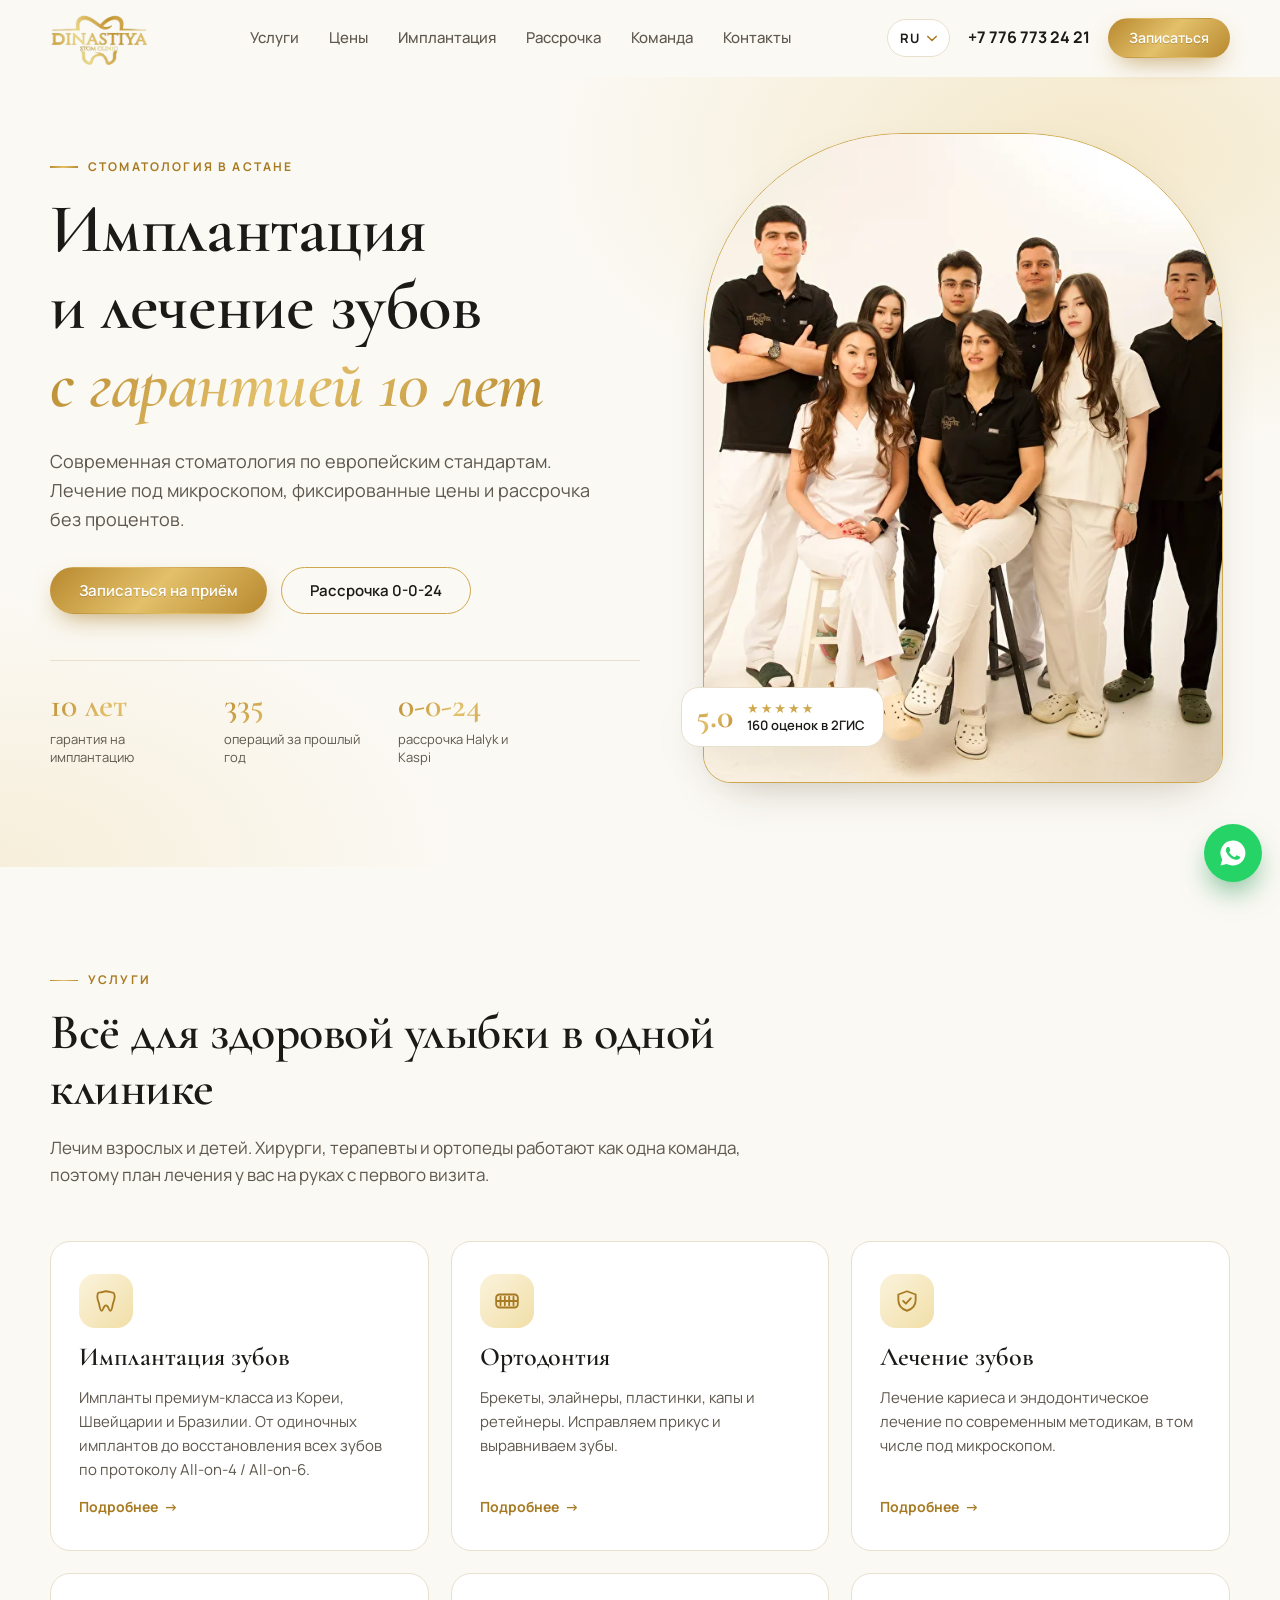
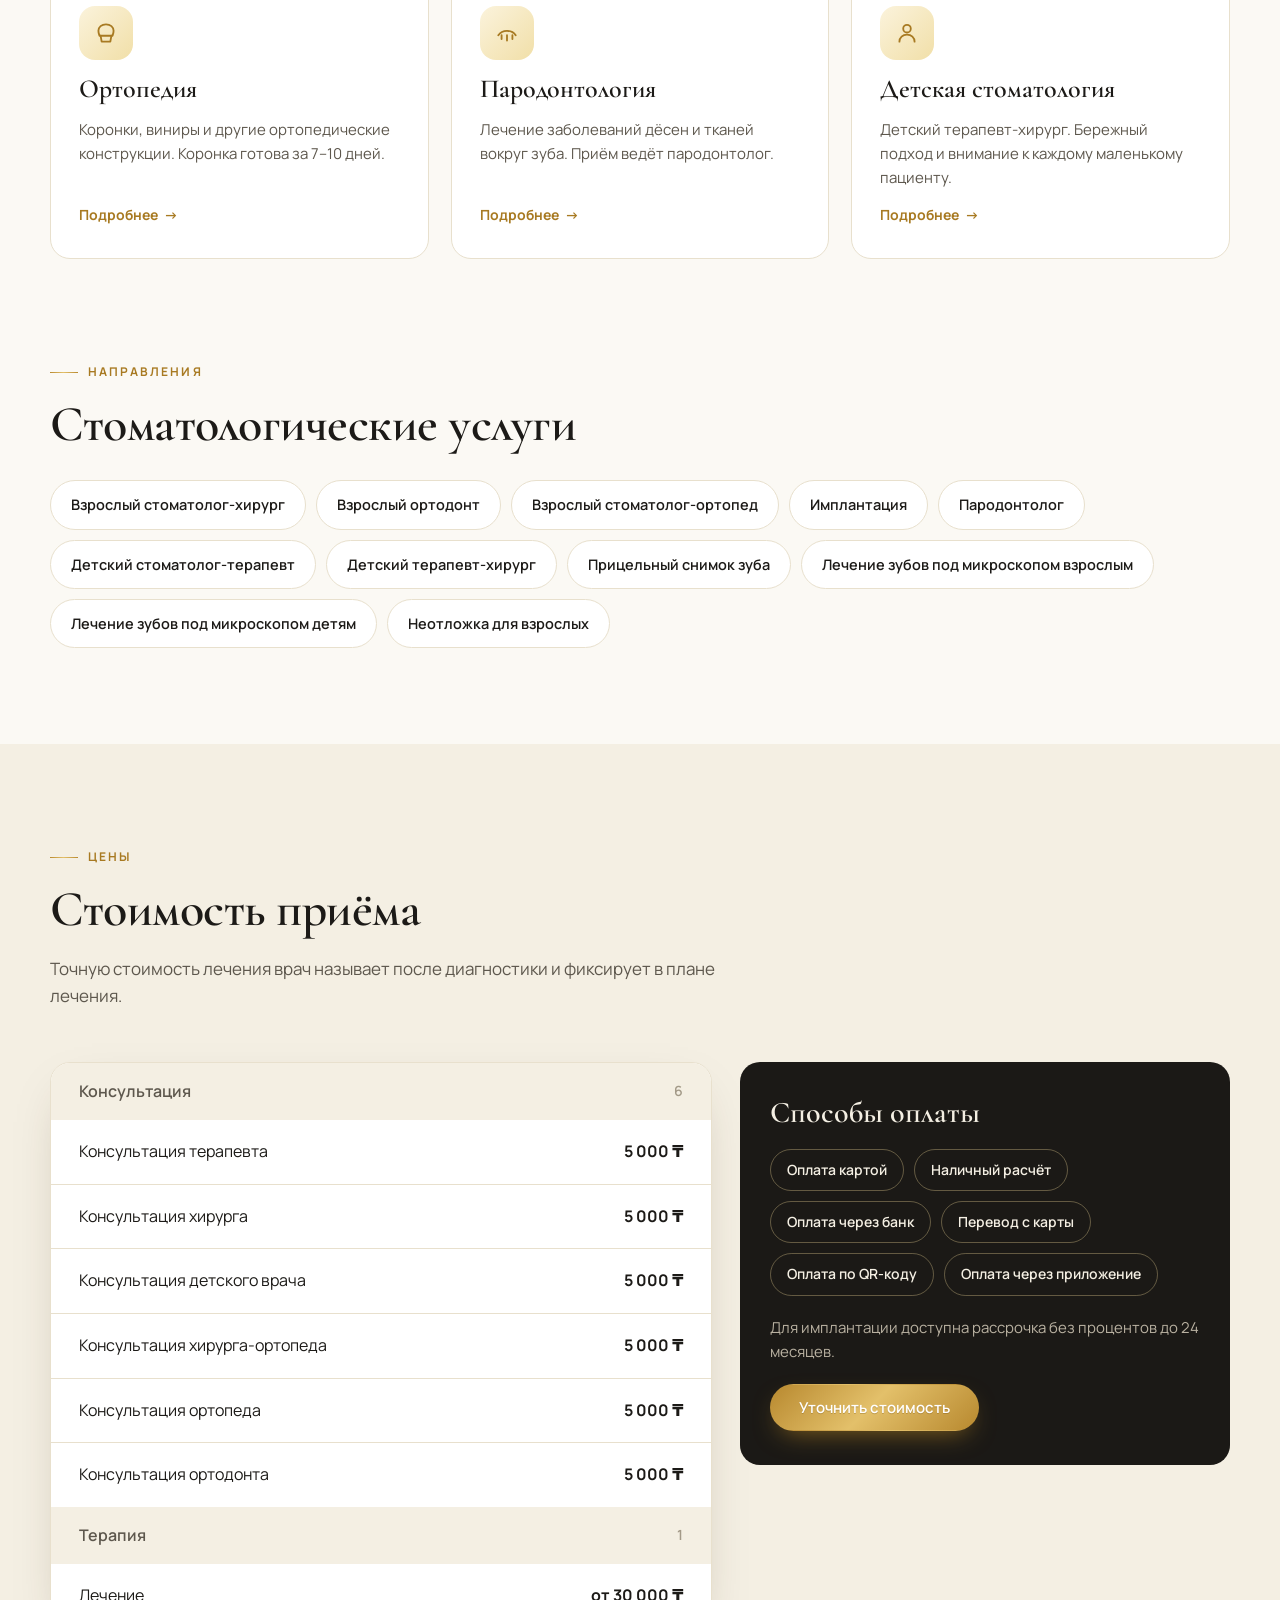
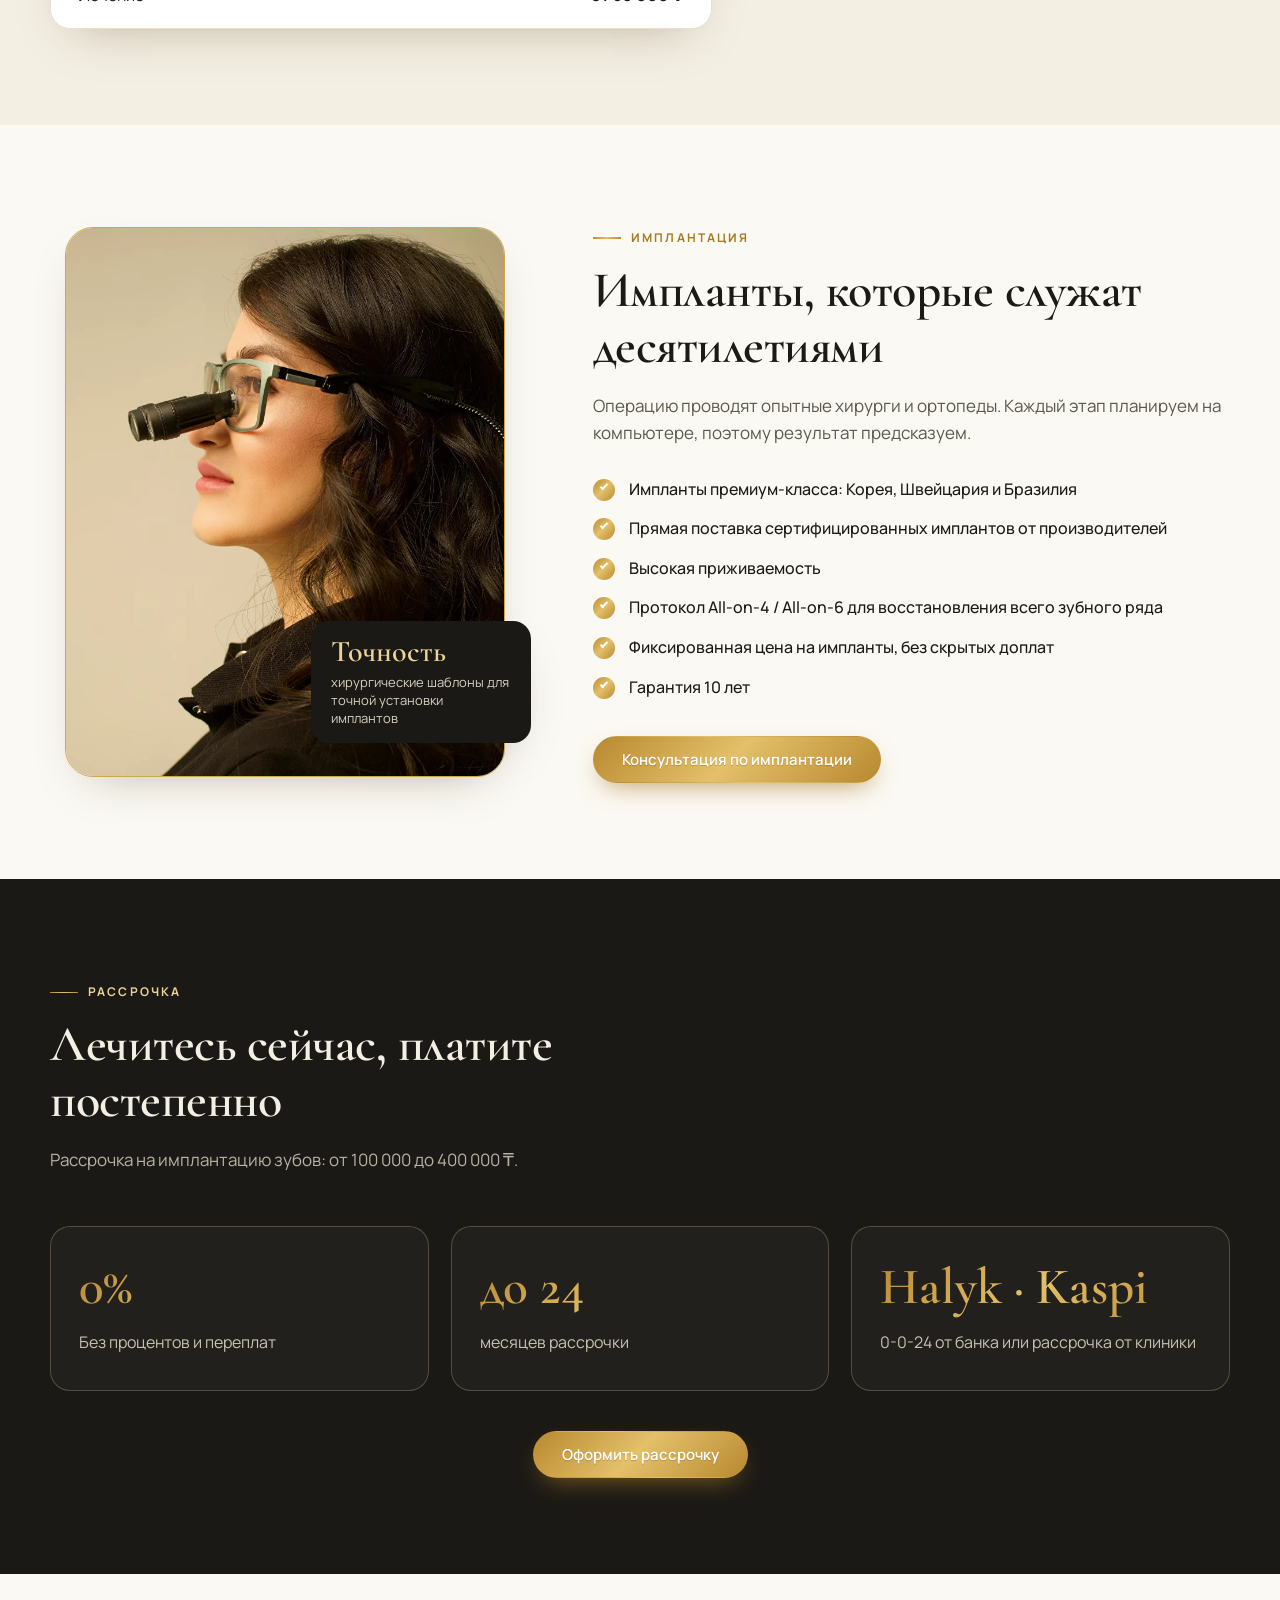
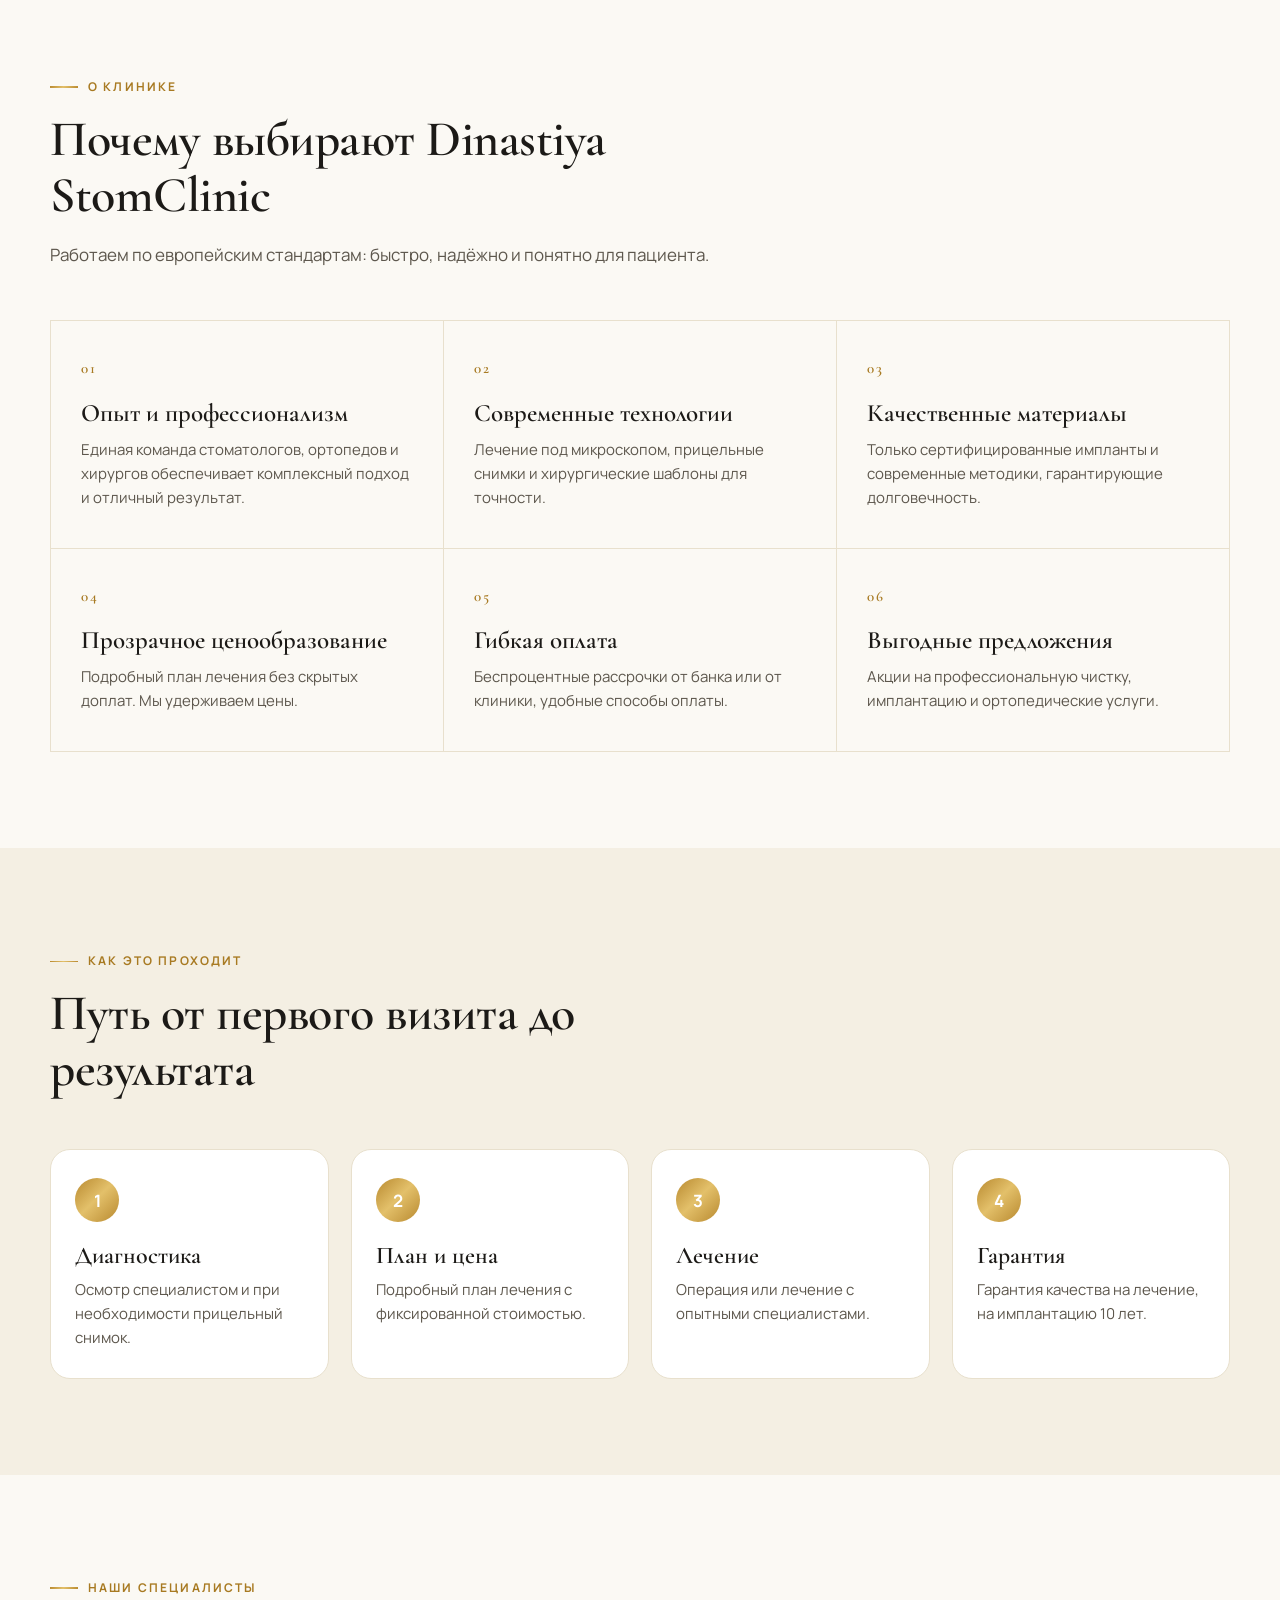
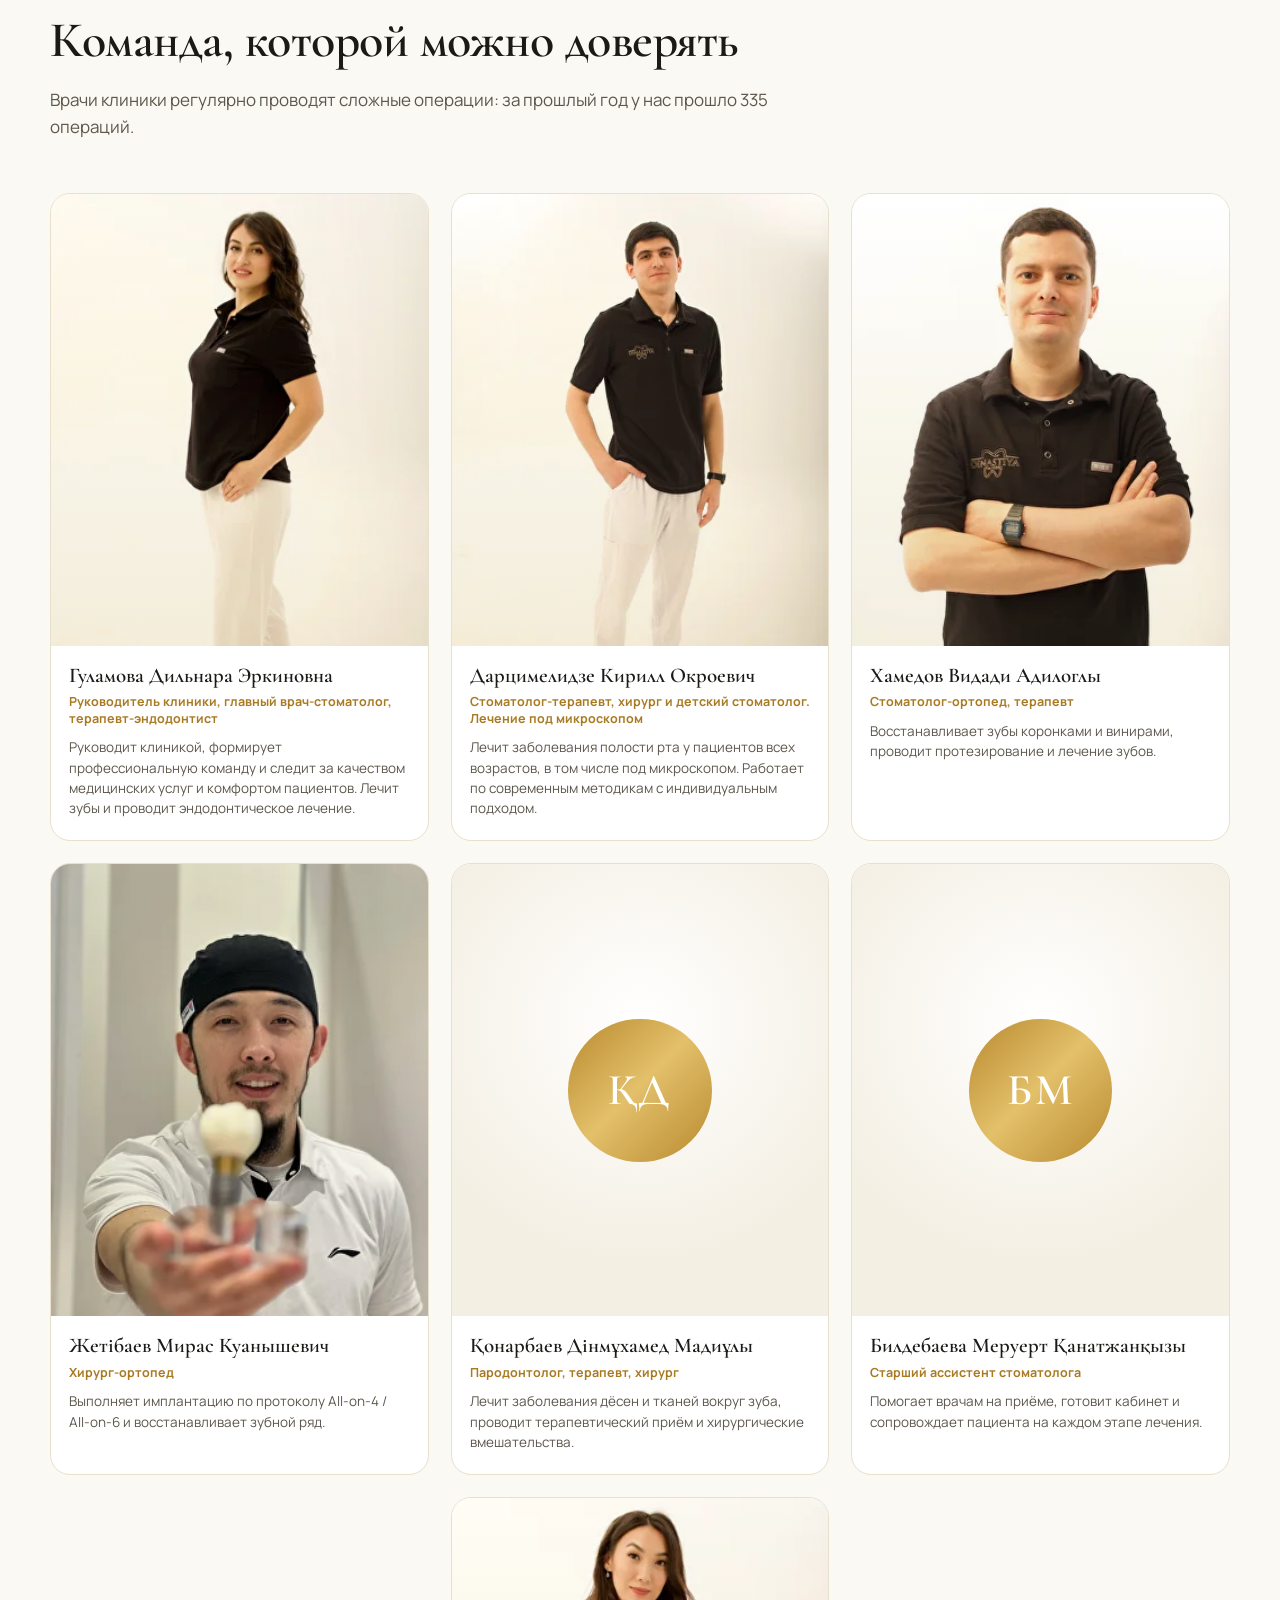
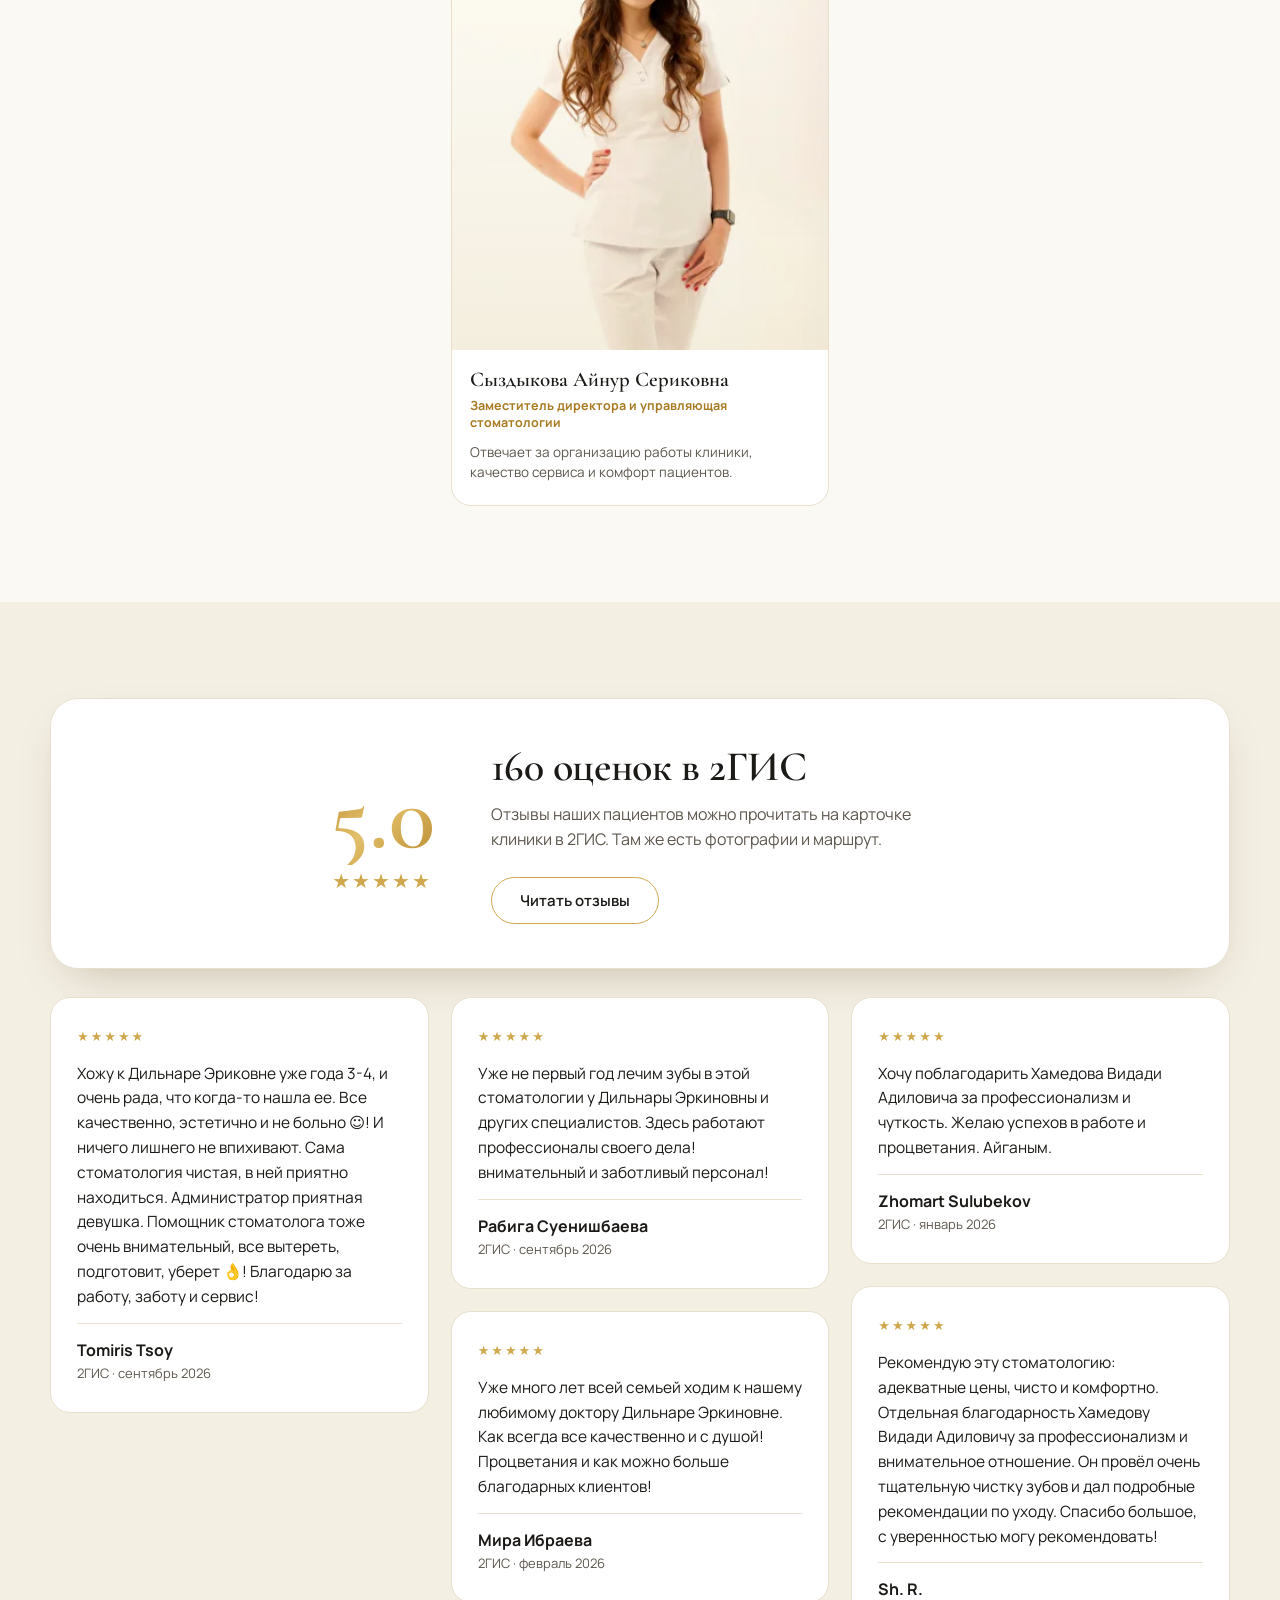
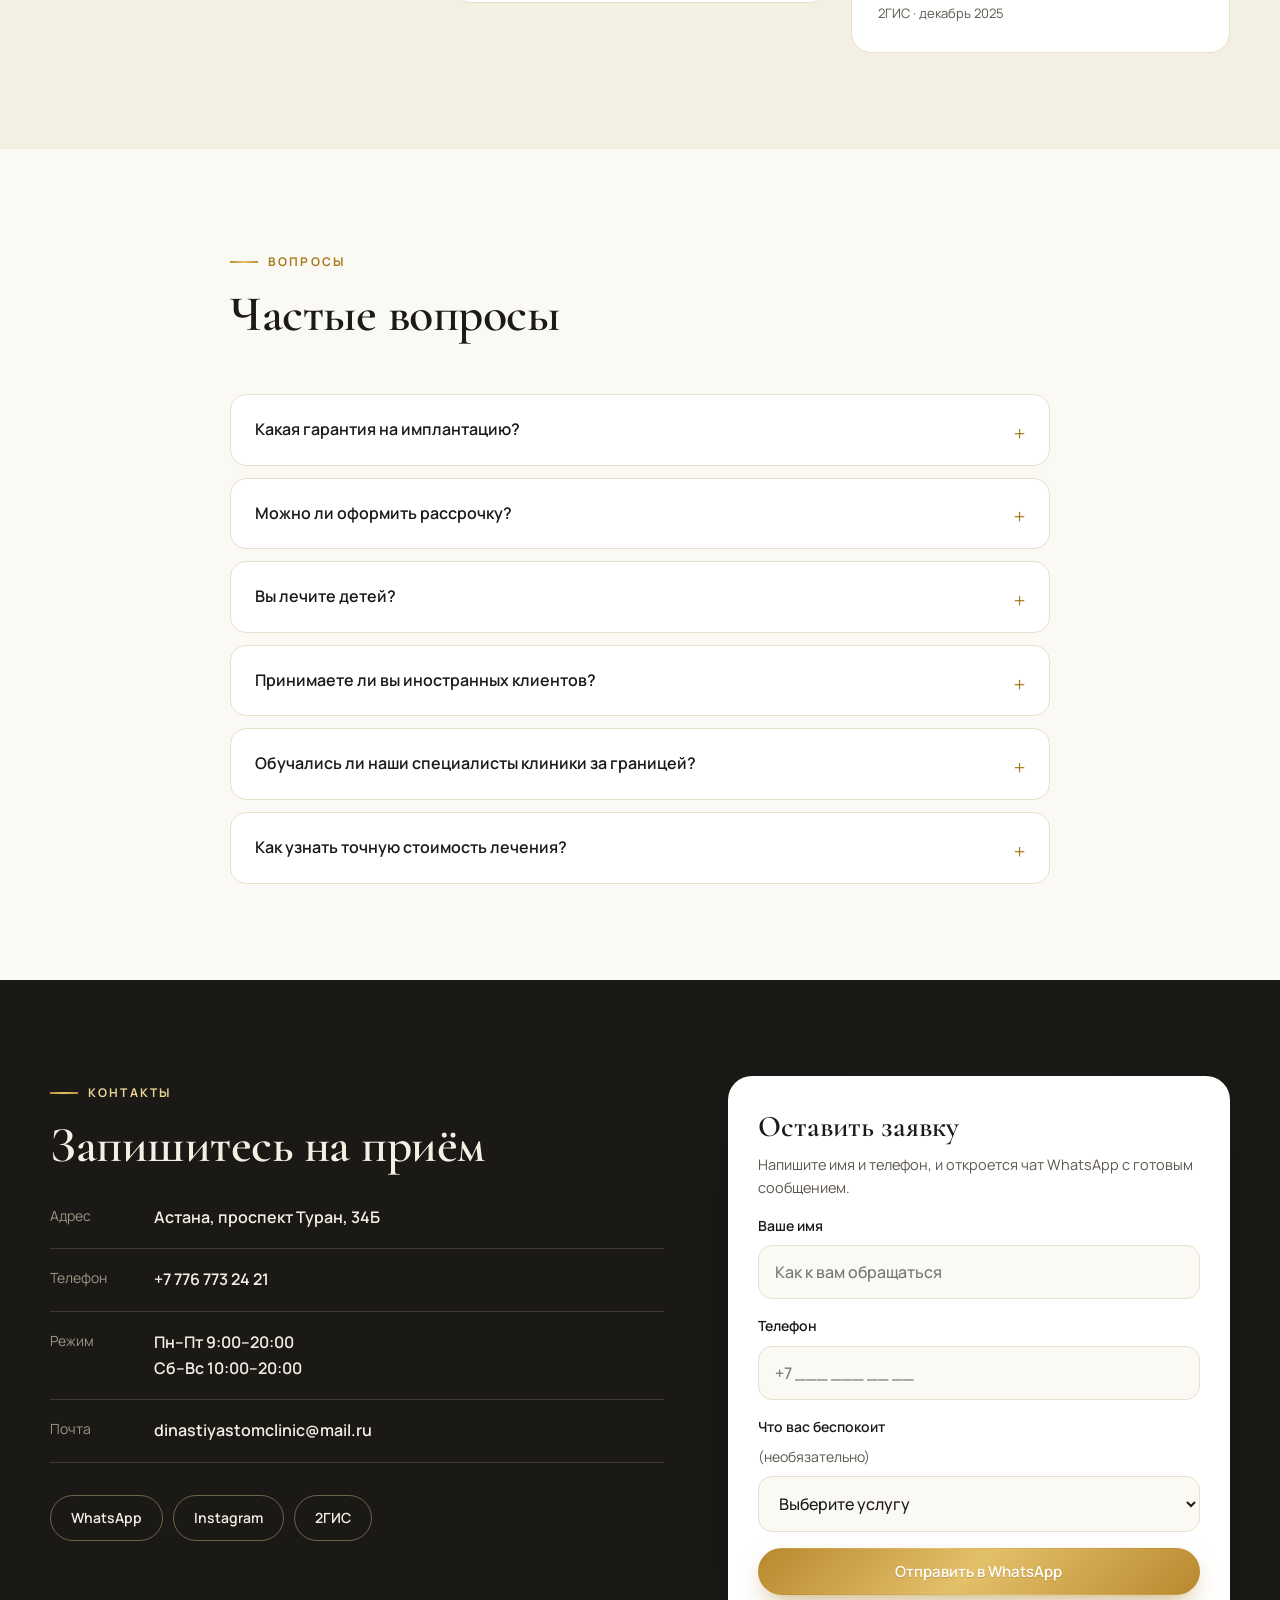
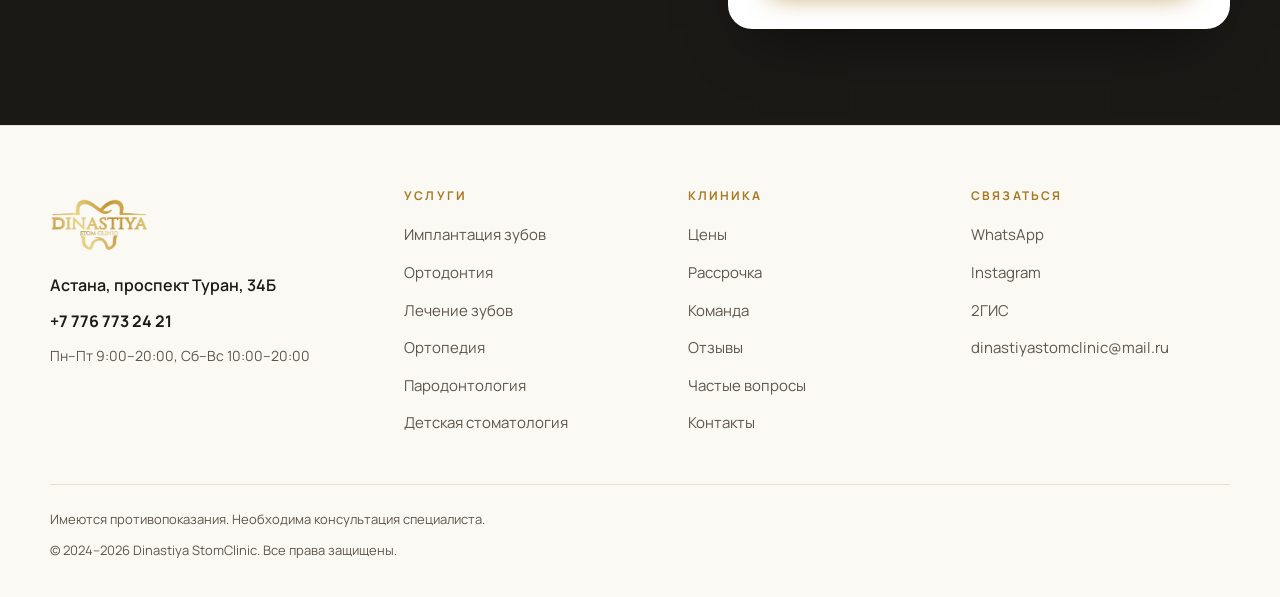
==== commit eeec810d: "Название: Dinastiya StomClinic везде Co-Authored-By: Claude Sonnet 5.5 <noreply@anthropic.com> Claud" ====
--- a/index.html
+++ b/index.html
@@ -3,14 +3,14 @@
 <head>
   <meta charset="utf-8">
   <meta name="viewport" content="width=device-width, initial-scale=1">
-  <title>Dinastiya Stom Clinic — стоматология в Астане: имплантация, ортодонтия, лечение</title>
-  <meta name="description" content="Стоматология Dinastiya Stom Clinic в Астане, пр. Туран 34Б. Имплантация All-on-4/6 с гарантией 10 лет, ортодонтия, лечение и протезирование зубов, детская стоматология. Рассрочка 0-0-24.">
+  <title>Dinastiya StomClinic — стоматология в Астане: имплантация, ортодонтия, лечение</title>
+  <meta name="description" content="Стоматология Dinastiya StomClinic в Астане, пр. Туран 34Б. Имплантация All-on-4/6 с гарантией 10 лет, ортодонтия, лечение и протезирование зубов, детская стоматология. Рассрочка 0-0-24.">
   <meta name="theme-color" content="#fbf9f4">
   <link rel="canonical" href="https://dinastiyastomclinic.kz/">
   <link rel="icon" href="/img/logo.webp" type="image/webp">
 
   <meta property="og:type" content="website">
-  <meta property="og:title" content="Dinastiya Stom Clinic — стоматология в Астане">
+  <meta property="og:title" content="Dinastiya StomClinic — стоматология в Астане">
   <meta property="og:description" content="Имплантация с гарантией 10 лет, ортодонтия, лечение и протезирование. Рассрочка без процентов до 24 месяцев.">
   <meta property="og:url" content="https://dinastiyastomclinic.kz/">
   <meta property="og:image" content="https://dinastiyastomclinic.kz/img/team.webp">
@@ -25,7 +25,7 @@
   {
     "@context": "https://schema.org",
     "@type": "Dentist",
-    "name": "Dinastiya Stom Clinic",
+    "name": "Dinastiya StomClinic",
     "url": "https://dinastiyastomclinic.kz/",
     "image": "https://dinastiyastomclinic.kz/img/team.webp",
     "logo": "https://dinastiyastomclinic.kz/img/logo.webp",
@@ -47,8 +47,8 @@
 
 <header class="header" id="top">
   <div class="wrap header__in">
-    <a class="logo" href="#top" aria-label="Dinastiya Stom Clinic — на главную">
-      <img src="/img/logo.webp" alt="Dinastiya Stom Clinic" width="121" height="76">
+    <a class="logo" href="#top" aria-label="Dinastiya StomClinic — на главную">
+      <img src="/img/logo.webp" alt="Dinastiya StomClinic" width="121" height="76">
     </a>
 
     <nav class="nav" id="nav" aria-label="Основное меню">
@@ -98,7 +98,7 @@
 
       <div class="hero__media reveal">
         <div class="arch">
-          <img src="/img/team.webp" alt="Команда врачей Dinastiya Stom Clinic" width="724" height="797" fetchpriority="high">
+          <img src="/img/team.webp" alt="Команда врачей Dinastiya StomClinic" width="724" height="797" fetchpriority="high">
         </div>
         <a class="badge" data-gis href="#" target="_blank" rel="noopener">
           <span class="badge__score">5.0</span>
@@ -288,7 +288,7 @@
     <div class="wrap">
       <header class="section__head reveal">
         <p class="eyebrow">О клинике</p>
-        <h2>Почему выбирают Dinastiya</h2>
+        <h2>Почему выбирают Dinastiya StomClinic</h2>
         <p class="section__sub">Работаем по европейским стандартам: быстро, надёжно и понятно для пациента.</p>
       </header>
 
@@ -437,7 +437,7 @@
 <footer class="footer">
   <div class="wrap footer__grid">
     <div class="footer__brand">
-      <a class="logo" href="#top" aria-label="Dinastiya Stom Clinic — наверх"><img src="/img/logo.webp" alt="Dinastiya Stom Clinic" width="97" height="61" loading="lazy"></a>
+      <a class="logo" href="#top" aria-label="Dinastiya StomClinic — наверх"><img src="/img/logo.webp" alt="Dinastiya StomClinic" width="97" height="61" loading="lazy"></a>
       <p class="footer__addr">Астана, проспект Туран, 34Б</p>
       <p><a class="footer__phone" href="tel:+77767732421">+7 776 773 24 21</a></p>
       <p class="footer__hours">Пн–Пт 9:00–20:00, Сб–Вс 10:00–20:00</p>
@@ -462,7 +462,7 @@
   </div>
   <div class="wrap footer__bottom">
     <p class="footer__note">Имеются противопоказания. Необходима консультация специалиста.</p>
-    <p class="footer__copy">© 2024–2026 Dinastiya Stom Clinic. Все права защищены.</p>
+    <p class="footer__copy">© 2024–2026 Dinastiya StomClinic. Все права защищены.</p>
   </div>
 </footer>
 <!-- footer:end -->
--- a/css/style.css
+++ b/css/style.css
@@ -435,3 +435,21 @@
 .duo-photos .photo-frame { aspect-ratio: 3 / 4.4; border-radius: 22px; }
 .duo-photos .photo-frame img { object-position: top; }
 .page-hero__media:has(.duo-photos) { max-width: 520px; }
+
+#ortho .duo { align-items: center; }
+.brands--5 { grid-template-columns: repeat(5, 1fr); }
+.brands--5 .brand b { font-size: 26px; }
+@media (max-width: 1080px) { .brands--5 { grid-template-columns: repeat(3, 1fr); } }
+@media (max-width: 620px) { .brands--5 { grid-template-columns: 1fr 1fr; } }
+
+/* блок врача: ниже по высоте, фото без изменений */
+#doctors:has(.docsplit) { padding: 56px 0 64px; }
+#doctors:has(.docsplit) .section__head { margin-bottom: 0; }
+.docsplit { align-items: start; }
+.docsplit__text { padding-top: 36px; }
+@media (max-width: 920px) { .docsplit__text { padding-top: 0; } }
+
+@media (max-width: 620px) {
+  .team .person figcaption p { display: none; }
+  .team .person figcaption b { font-size: 19px; }
+}
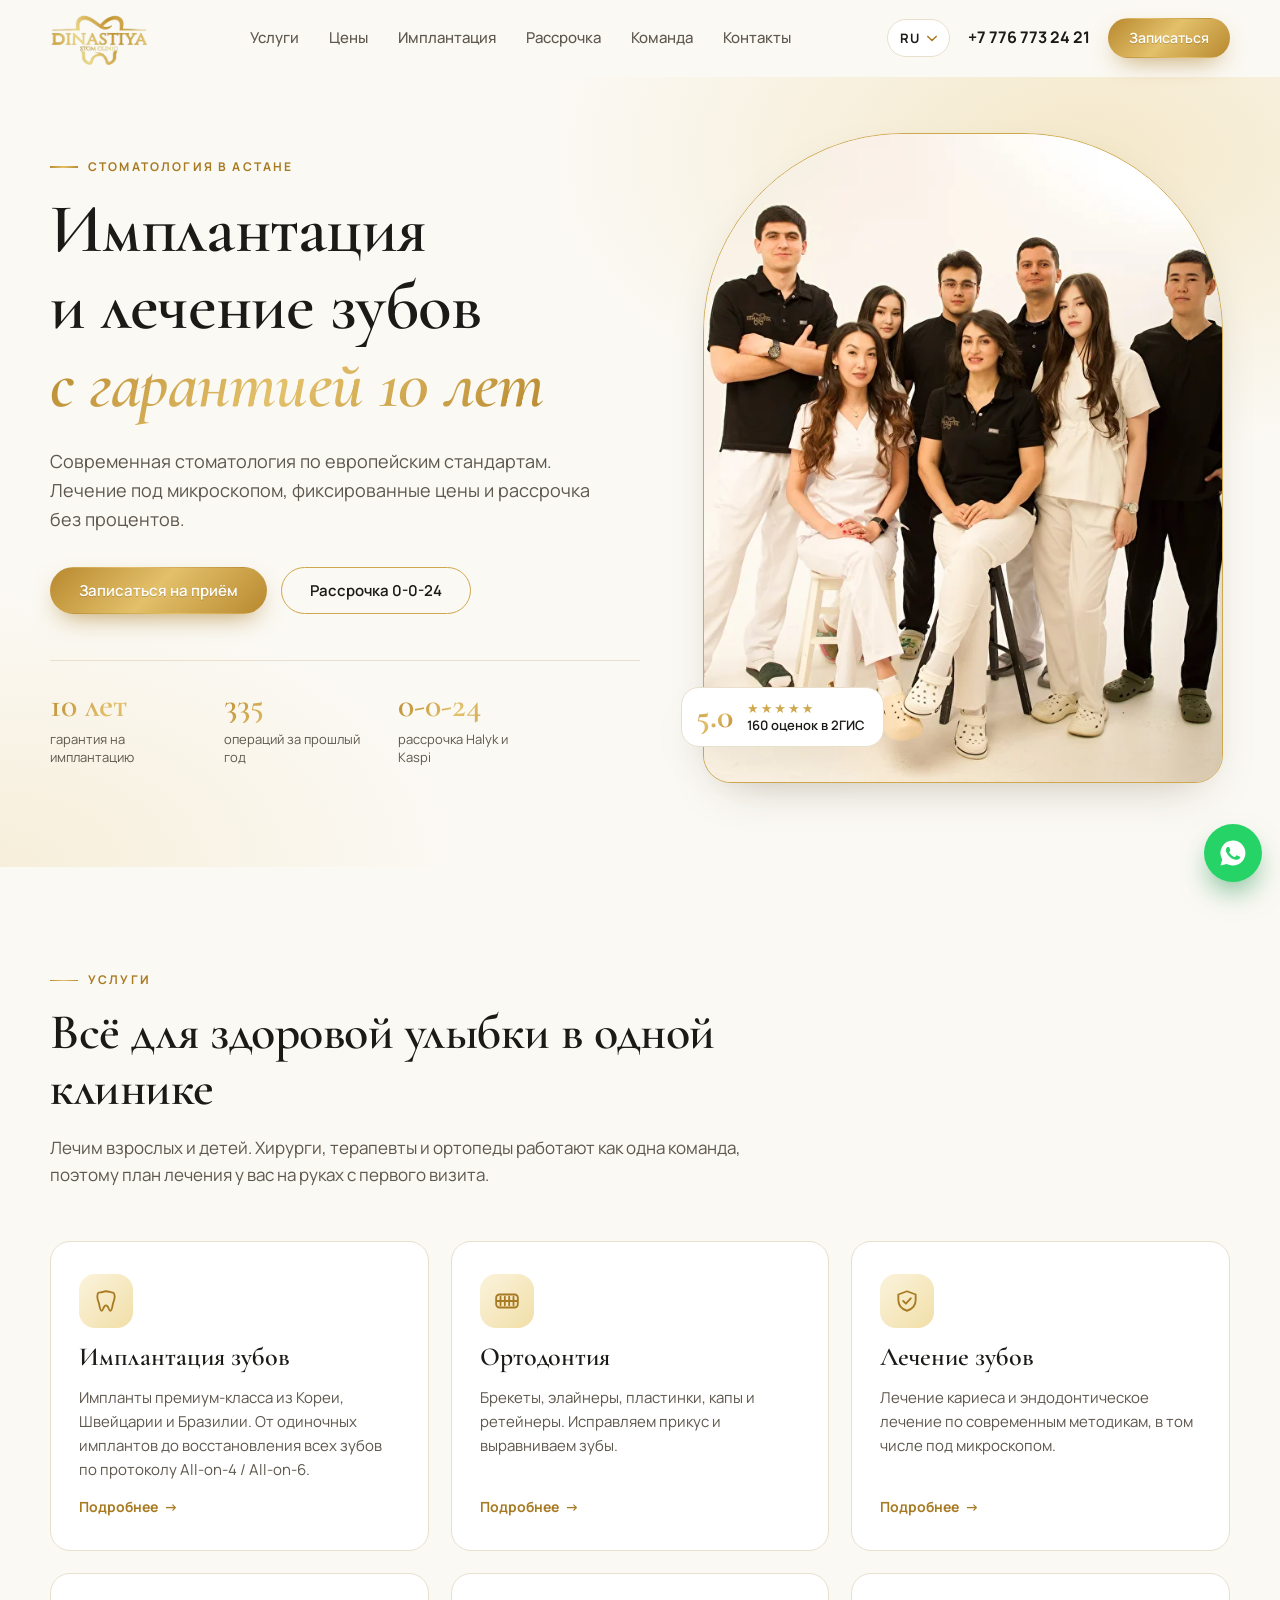
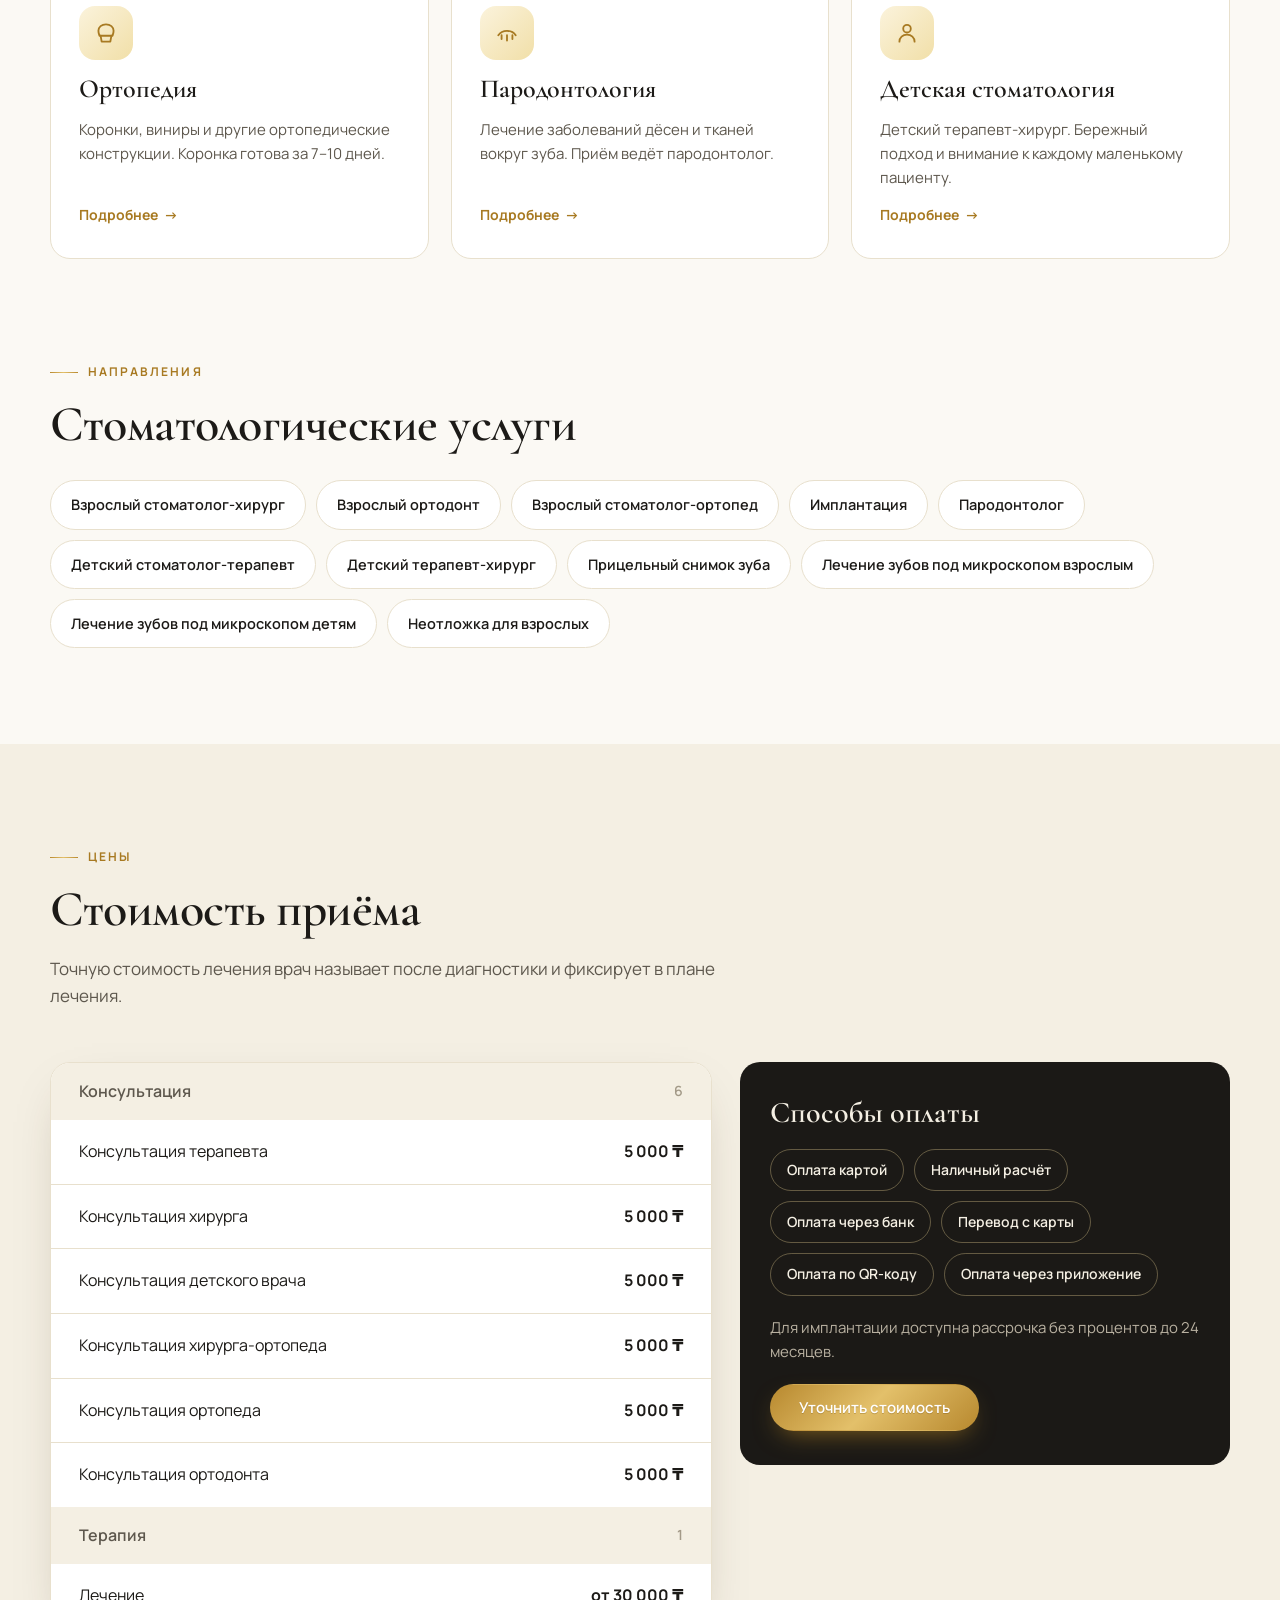
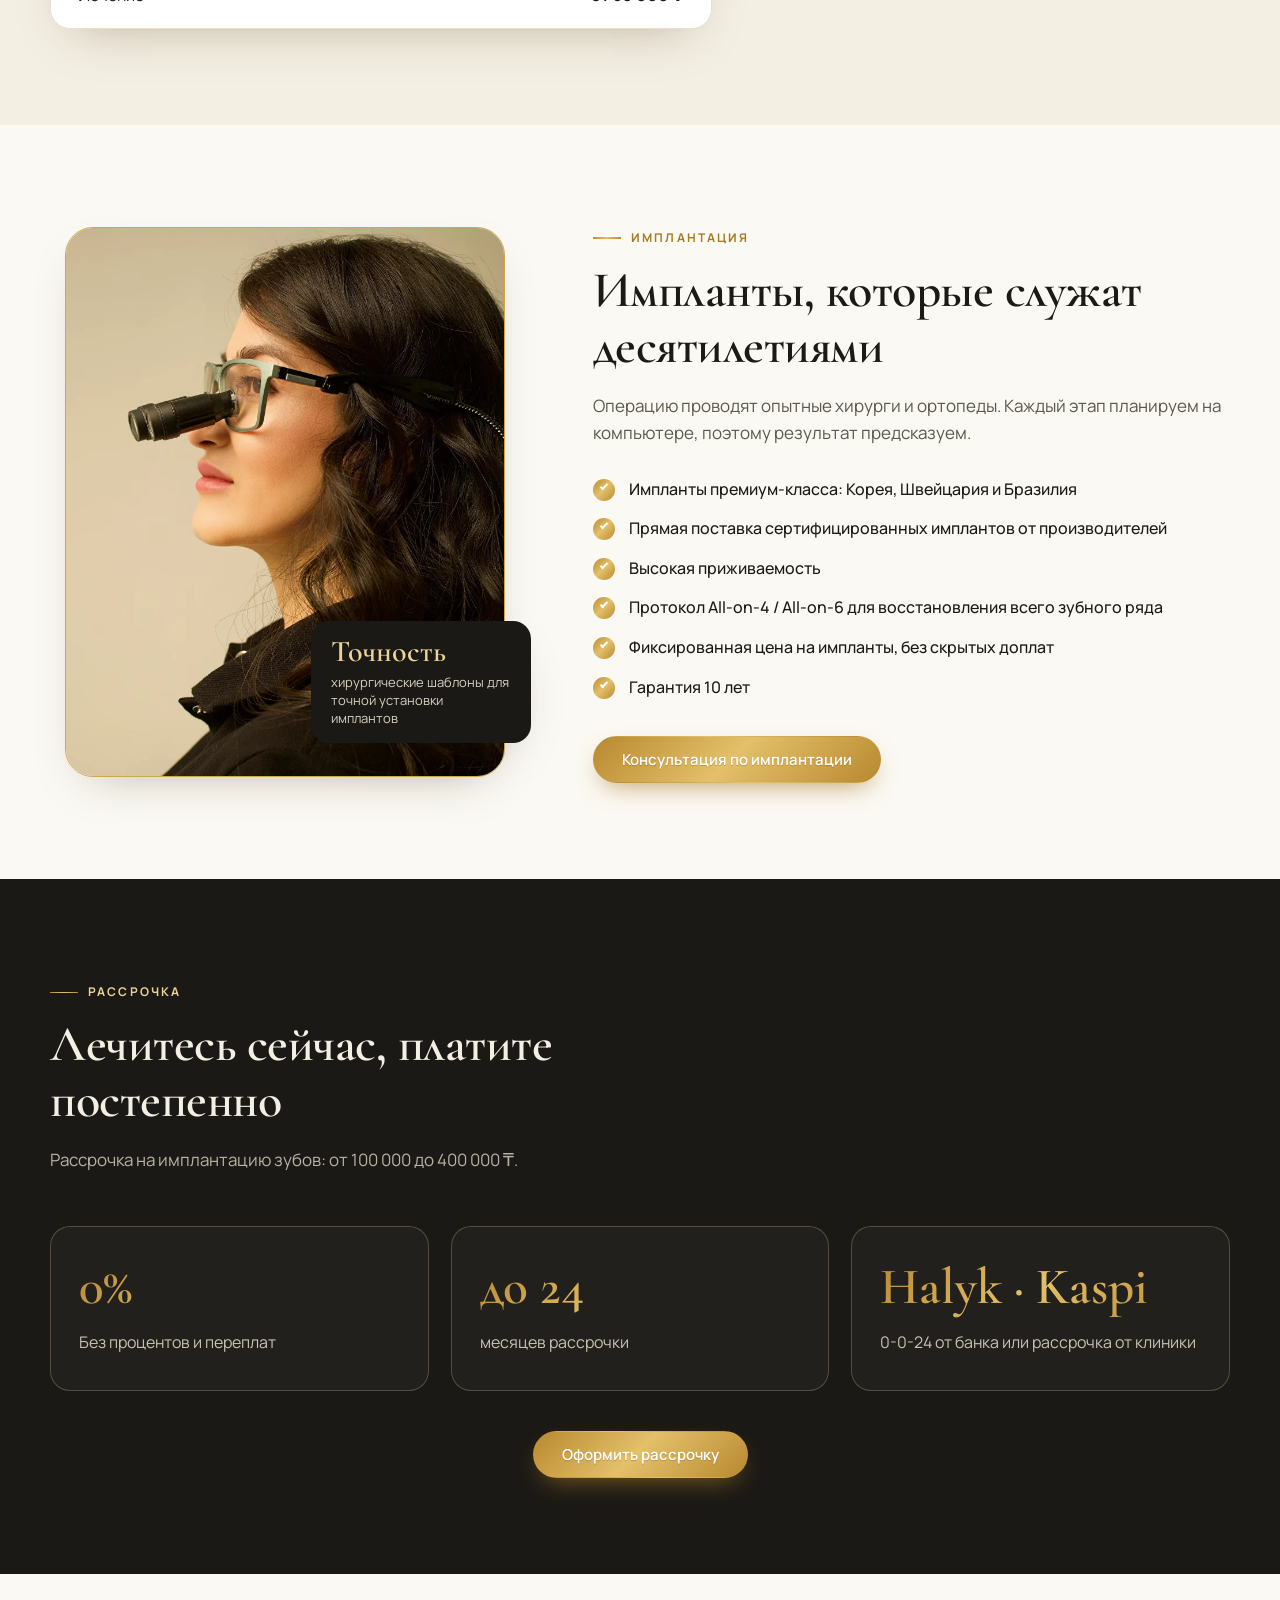
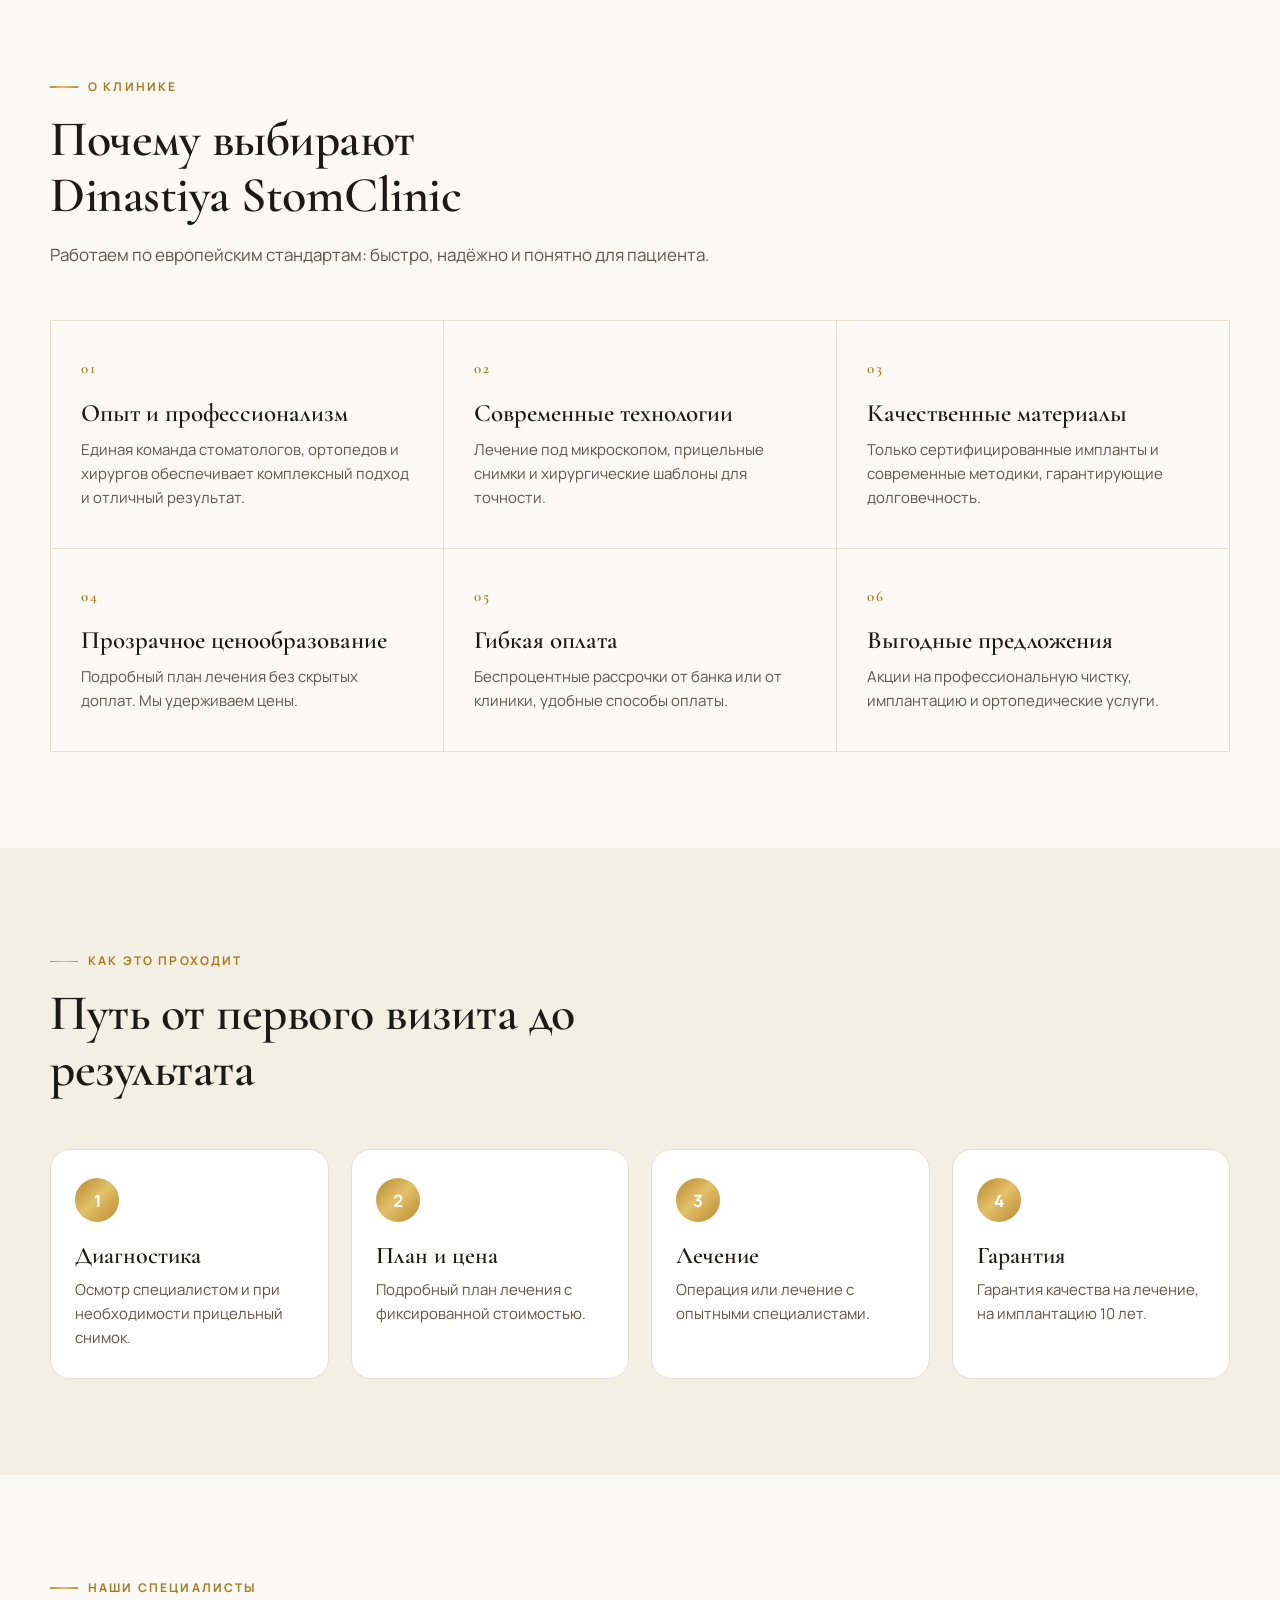
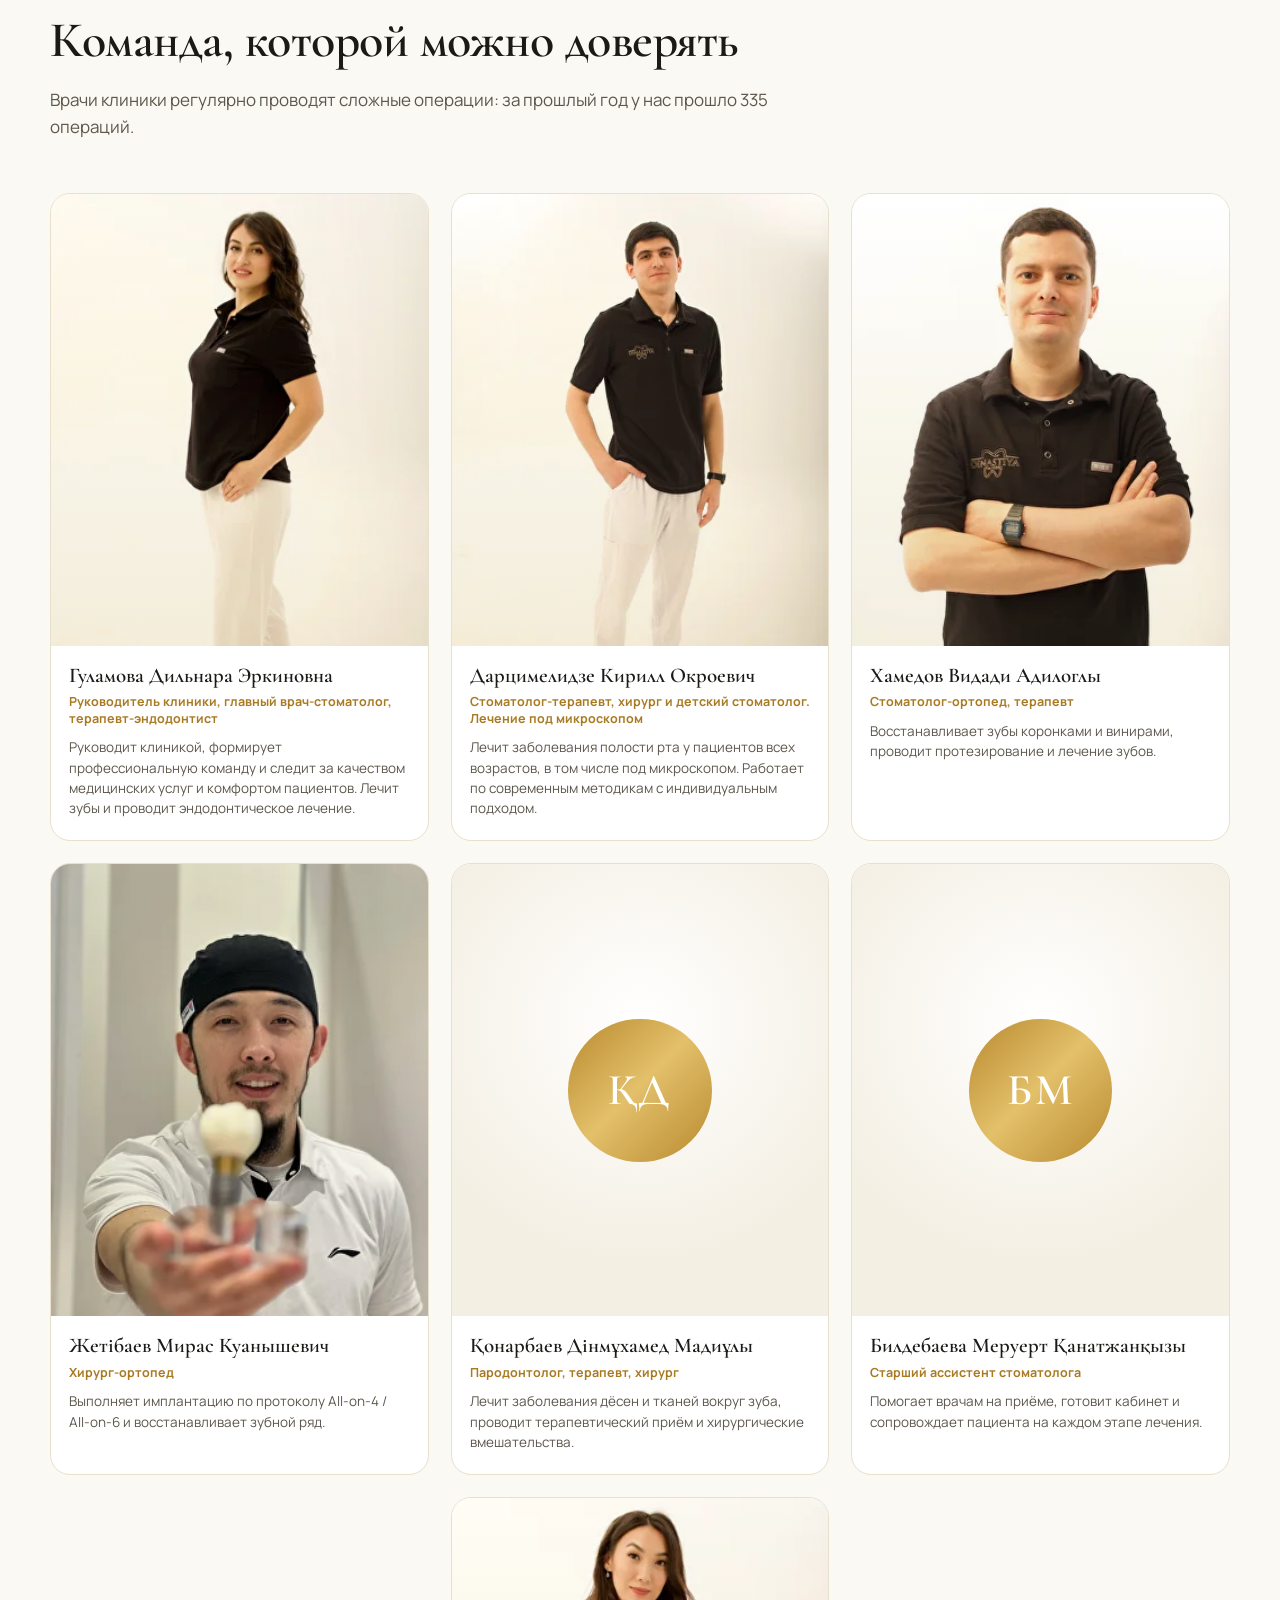
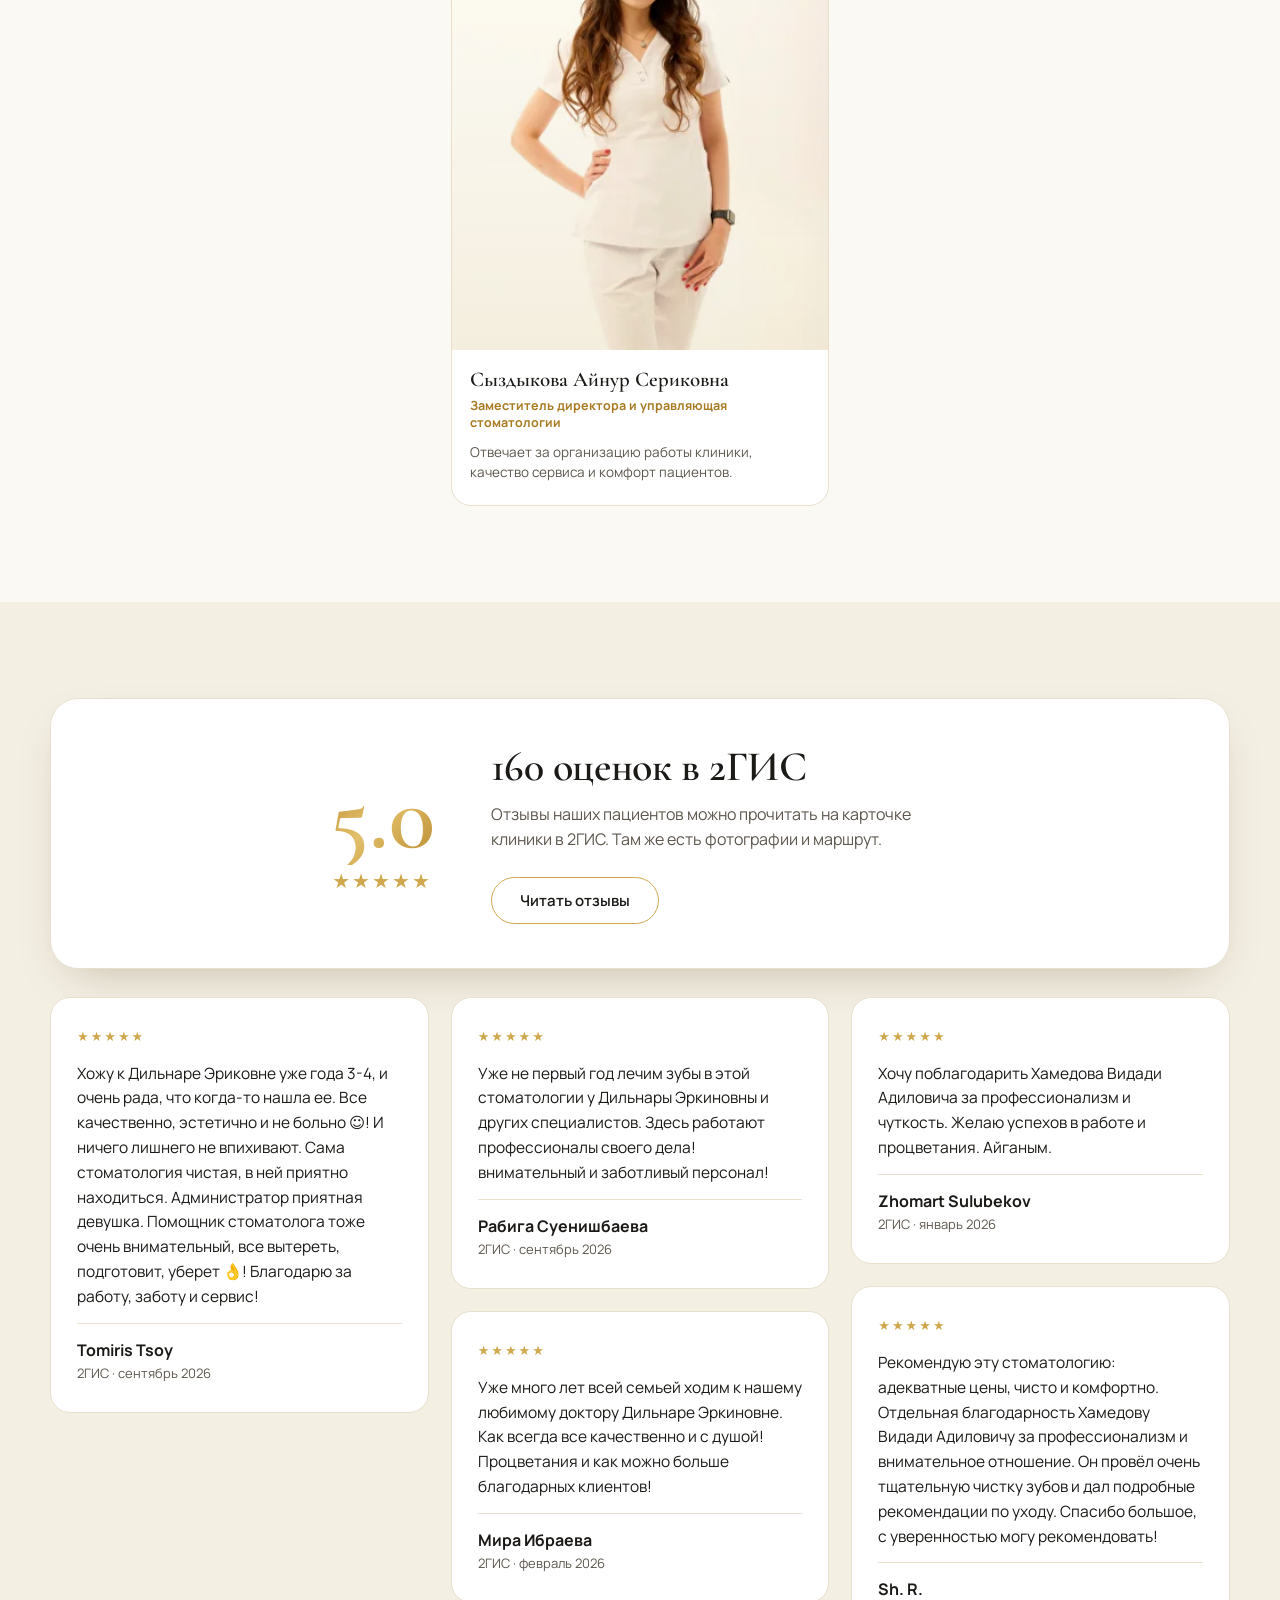
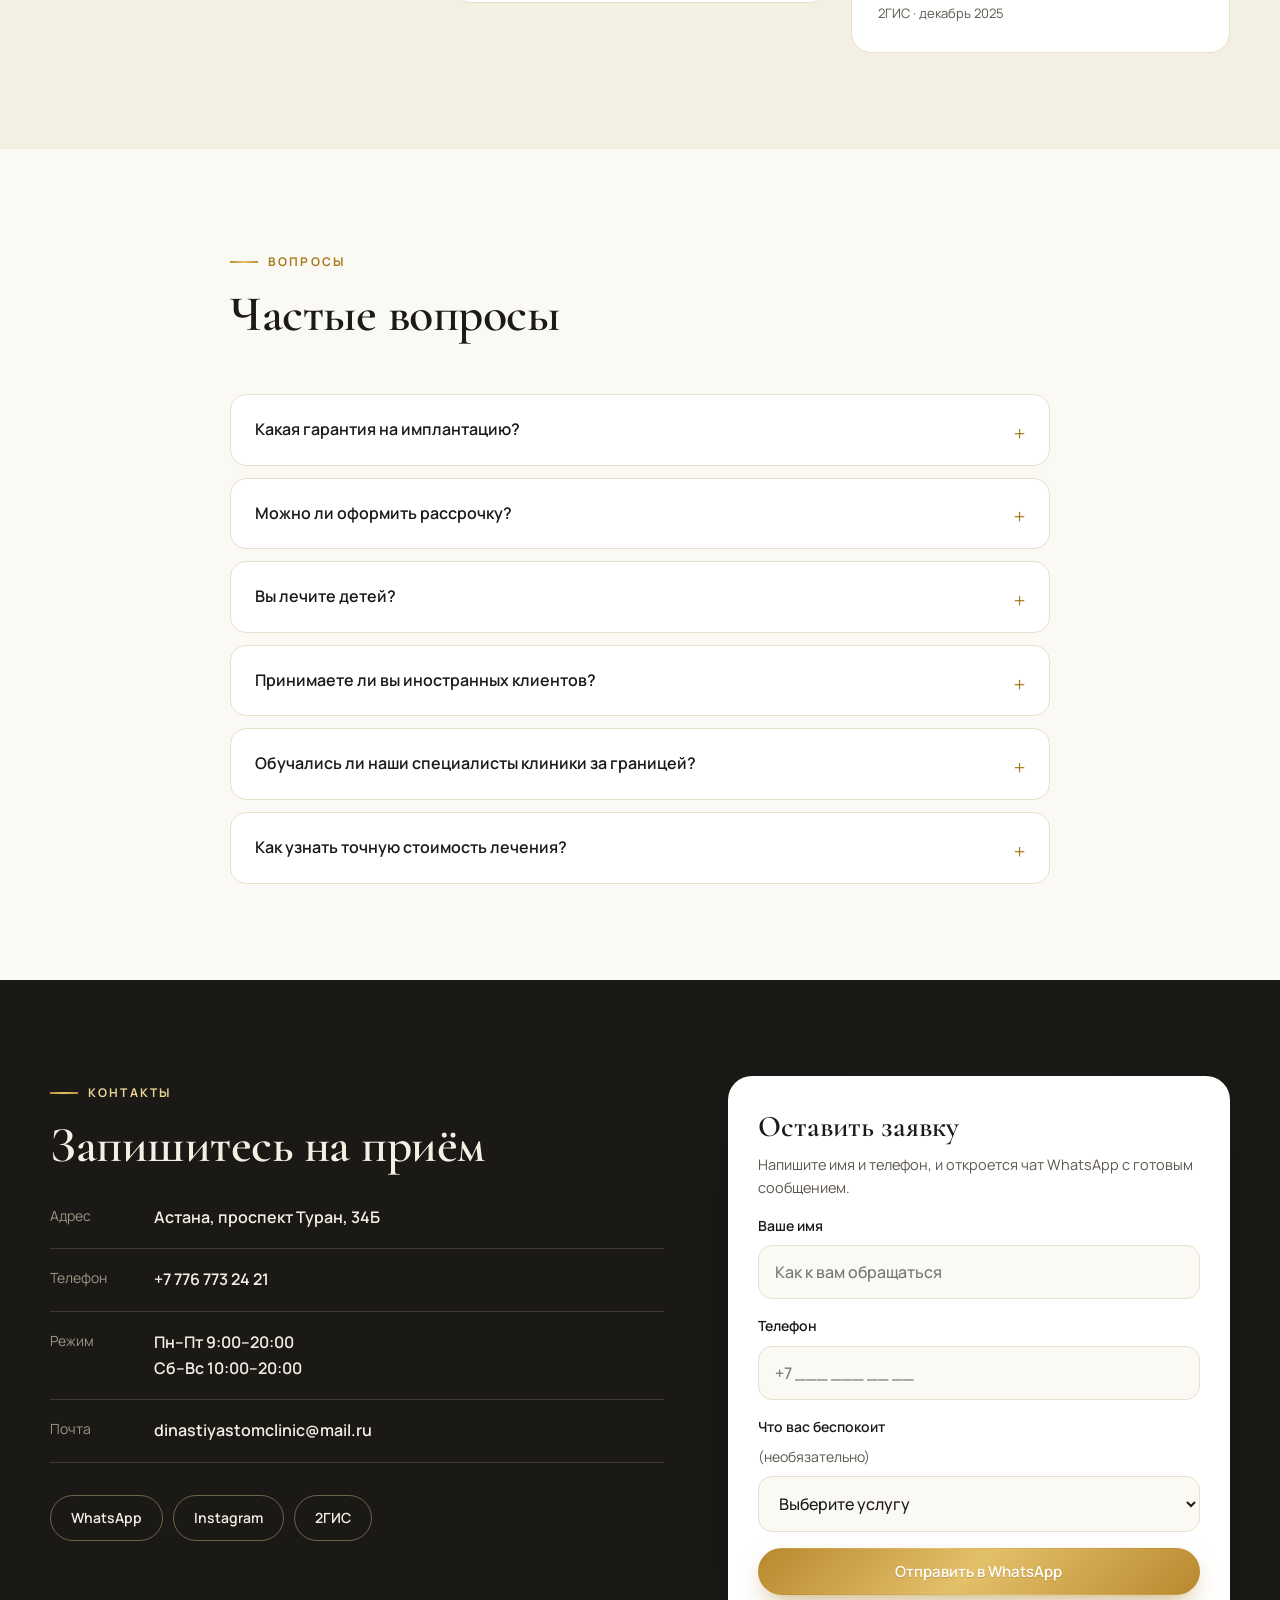
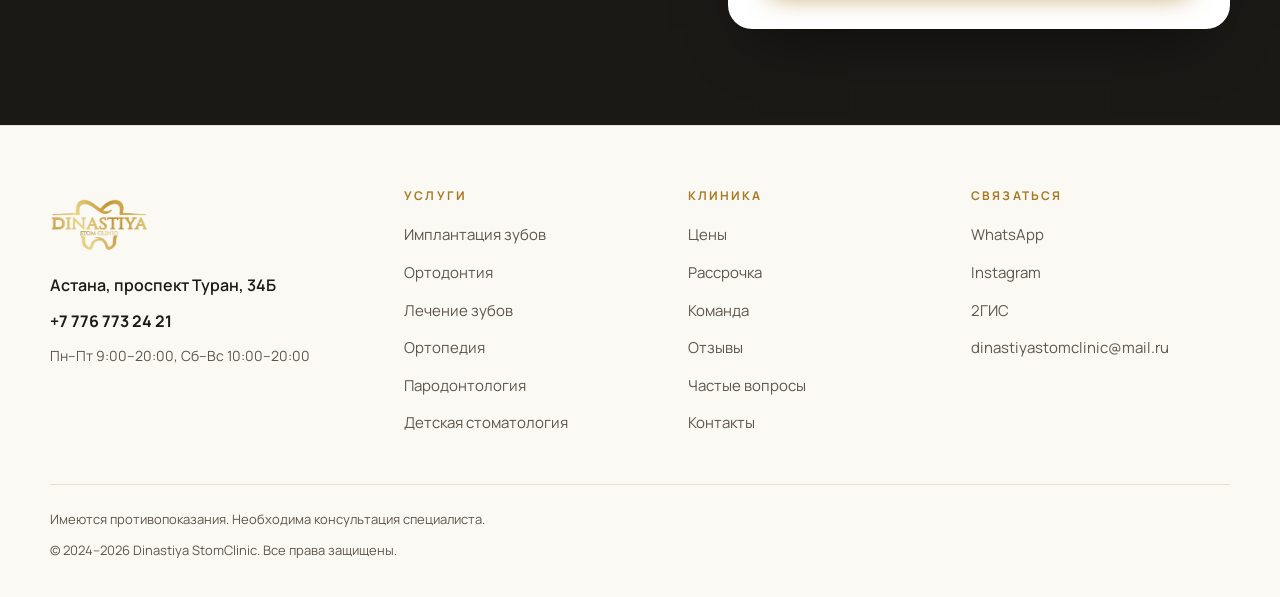
==== commit e5eaac96: "Заголовок: перенос строки перед названием клиники Co-Authored-By: Claude Sonnet 5.5 <noreply@anthrop" ====
--- a/index.html
+++ b/index.html
@@ -288,7 +288,7 @@
     <div class="wrap">
       <header class="section__head reveal">
         <p class="eyebrow">О клинике</p>
-        <h2>Почему выбирают Dinastiya StomClinic</h2>
+        <h2>Почему выбирают<br>Dinastiya StomClinic</h2>
         <p class="section__sub">Работаем по европейским стандартам: быстро, надёжно и понятно для пациента.</p>
       </header>
 
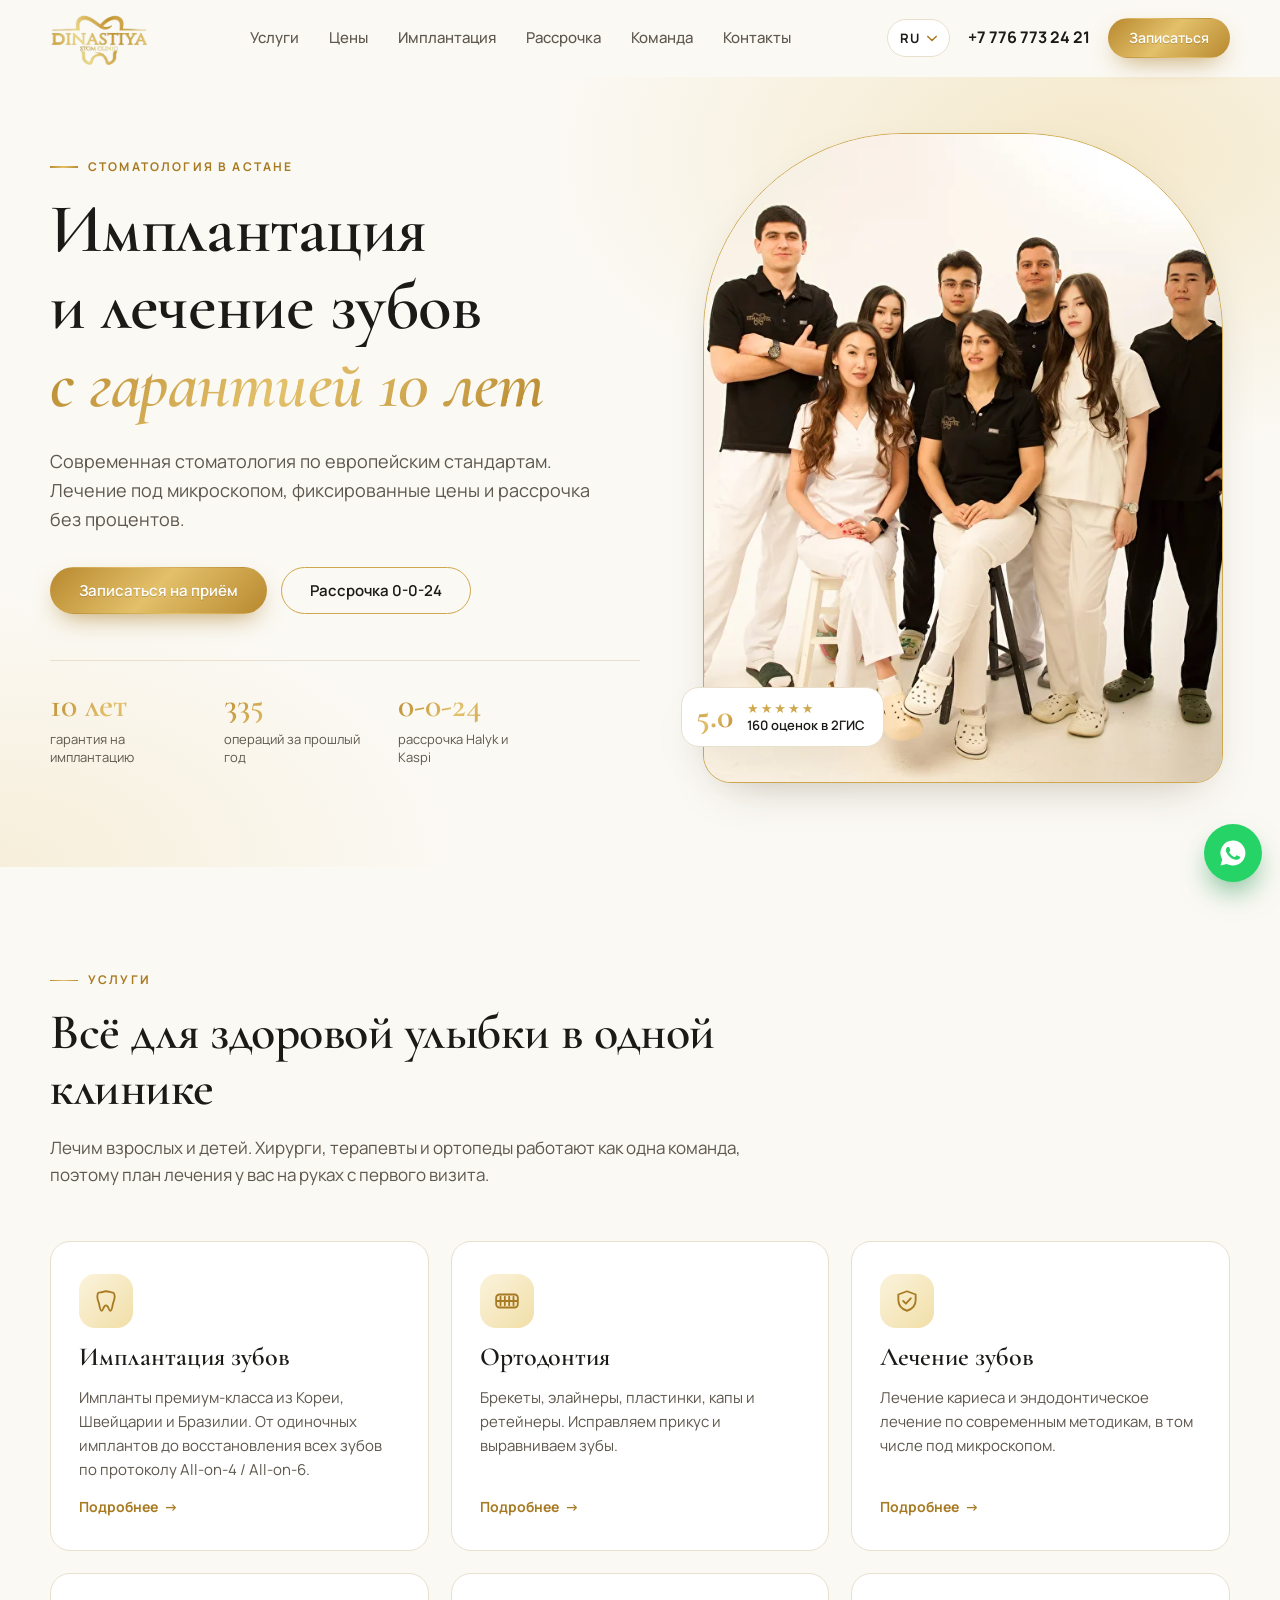
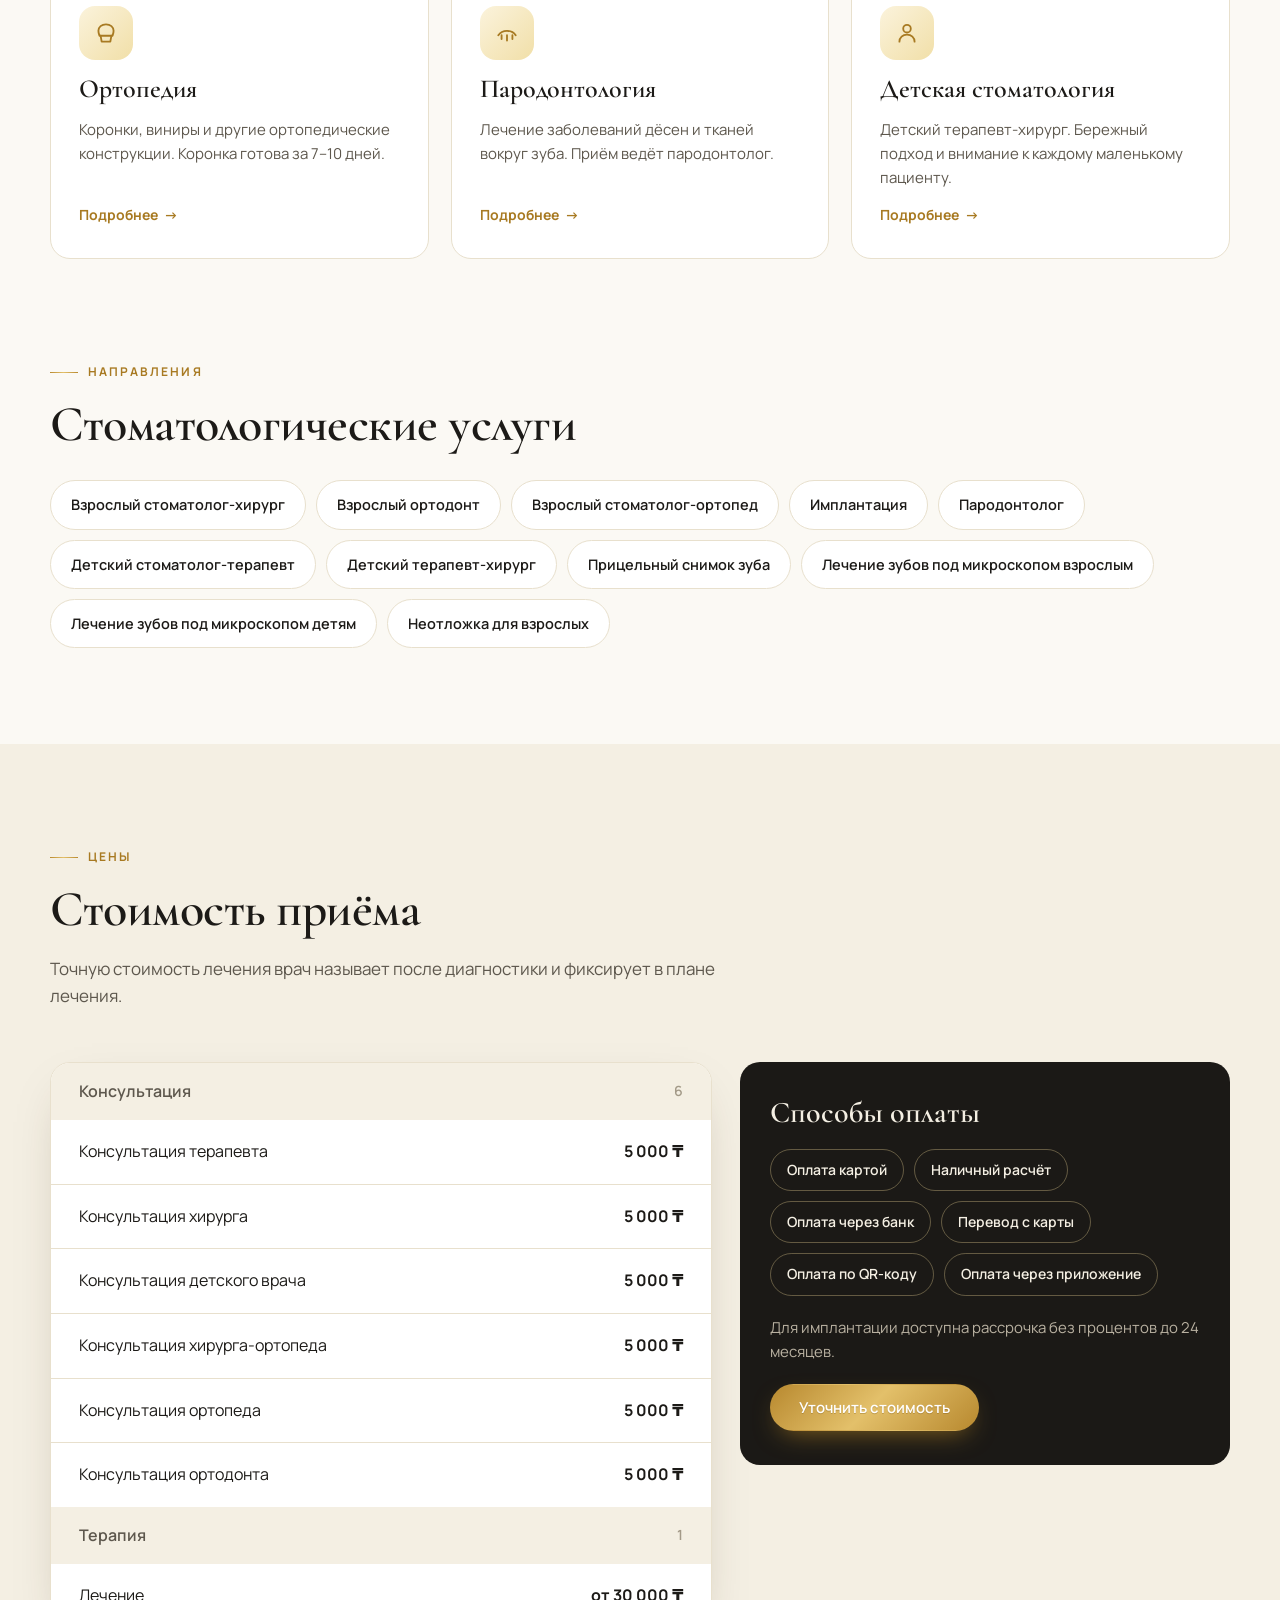
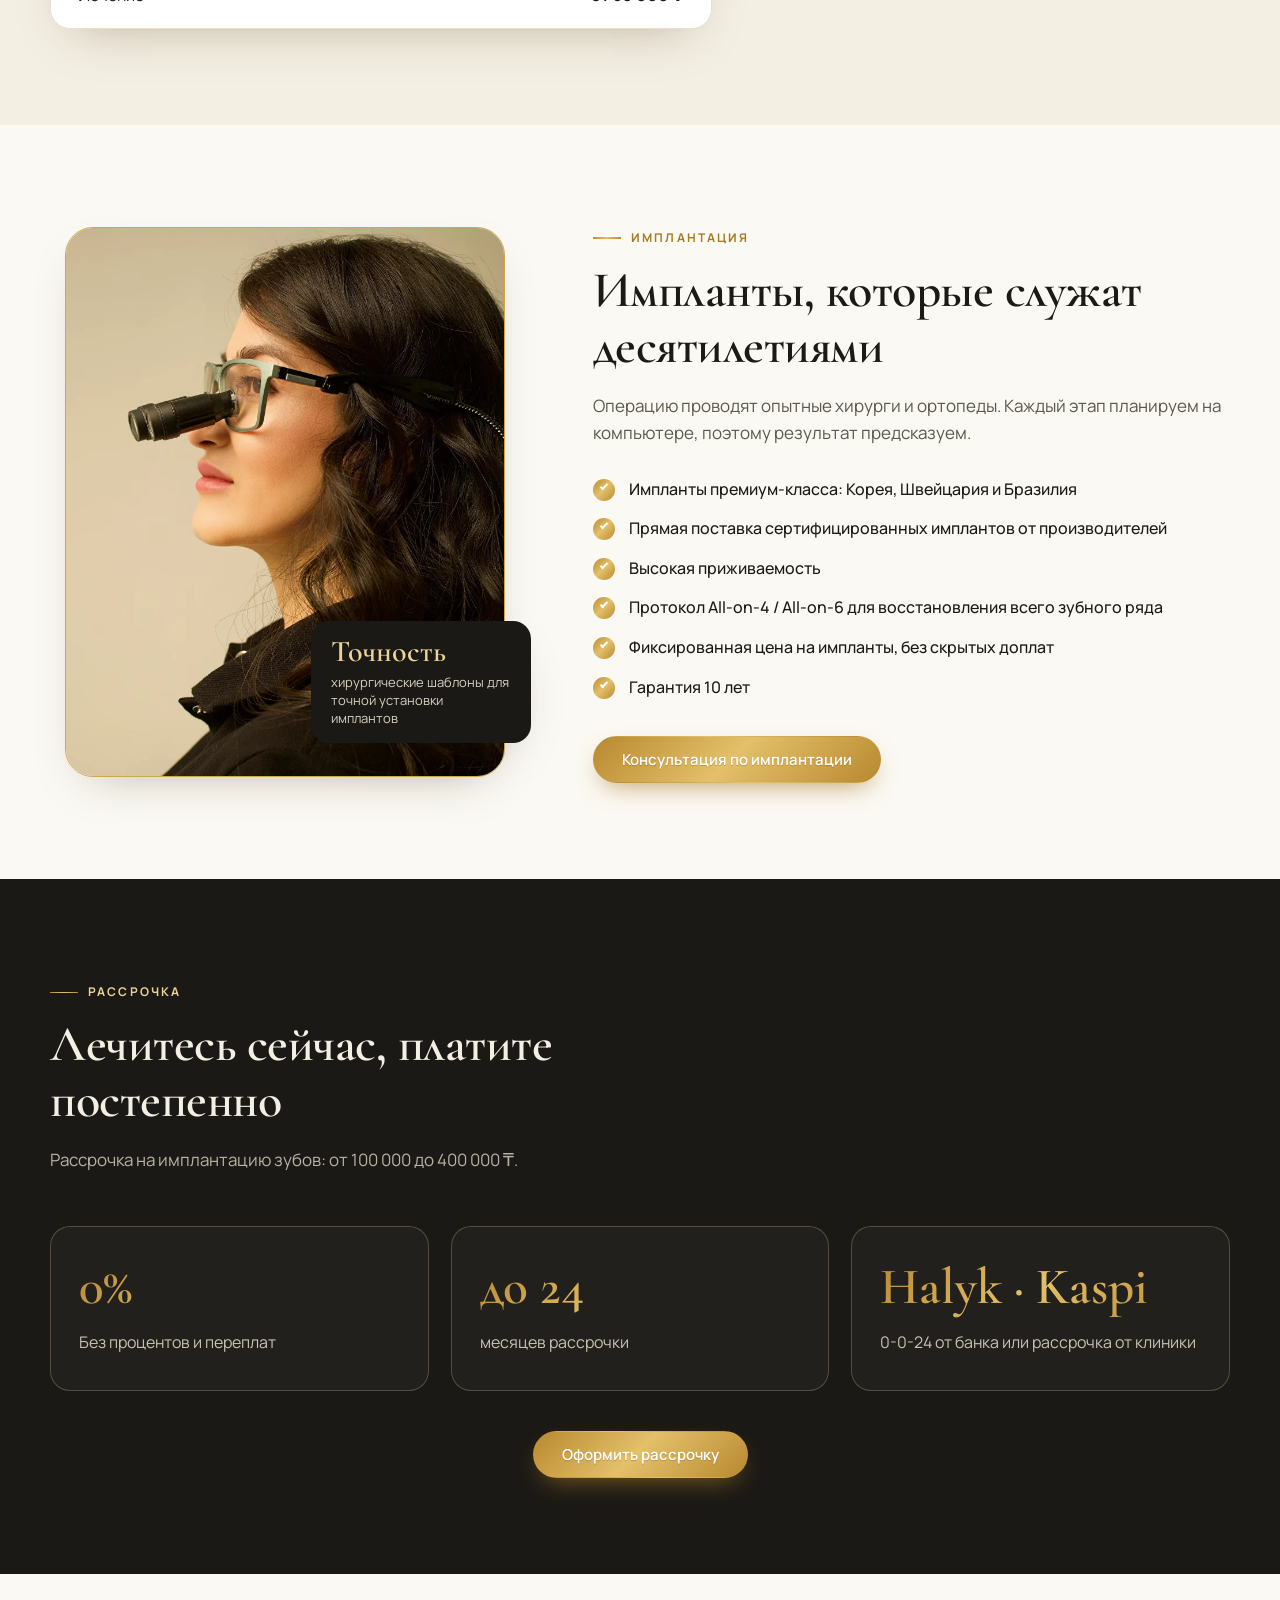
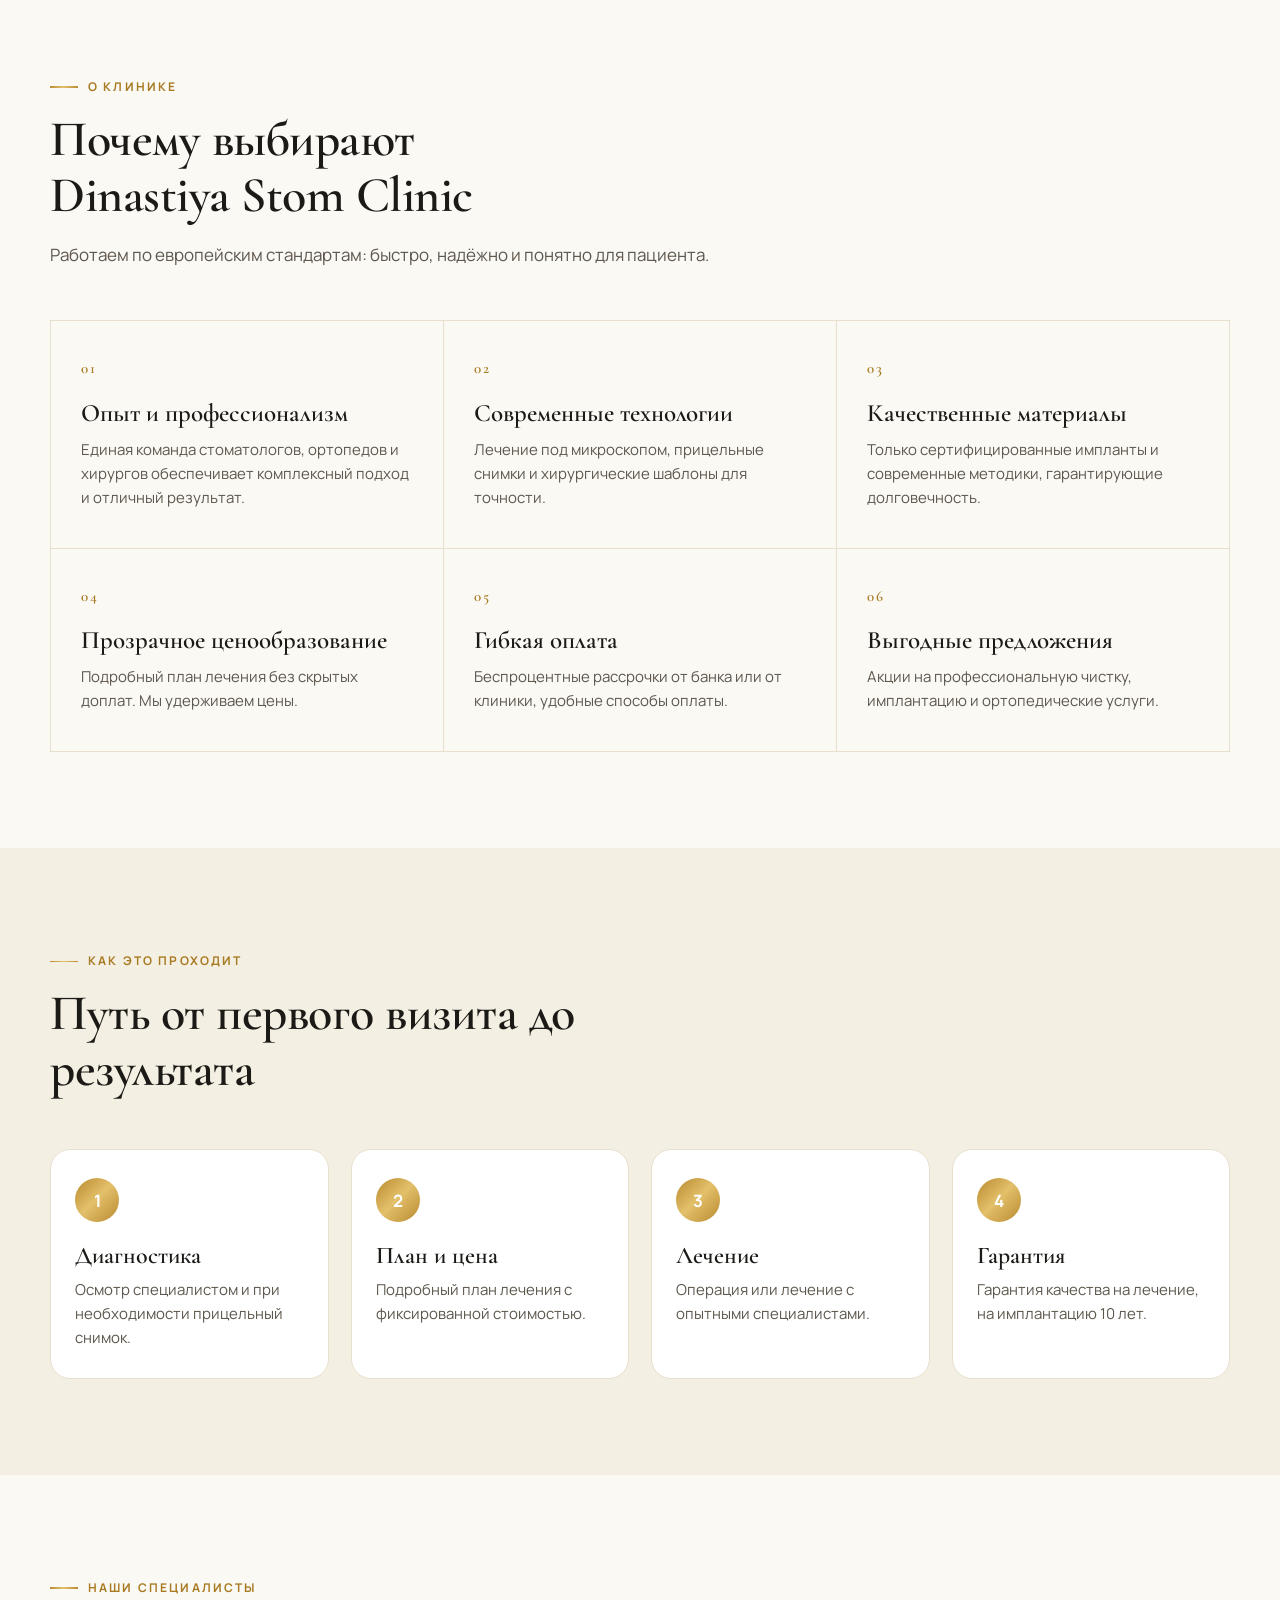
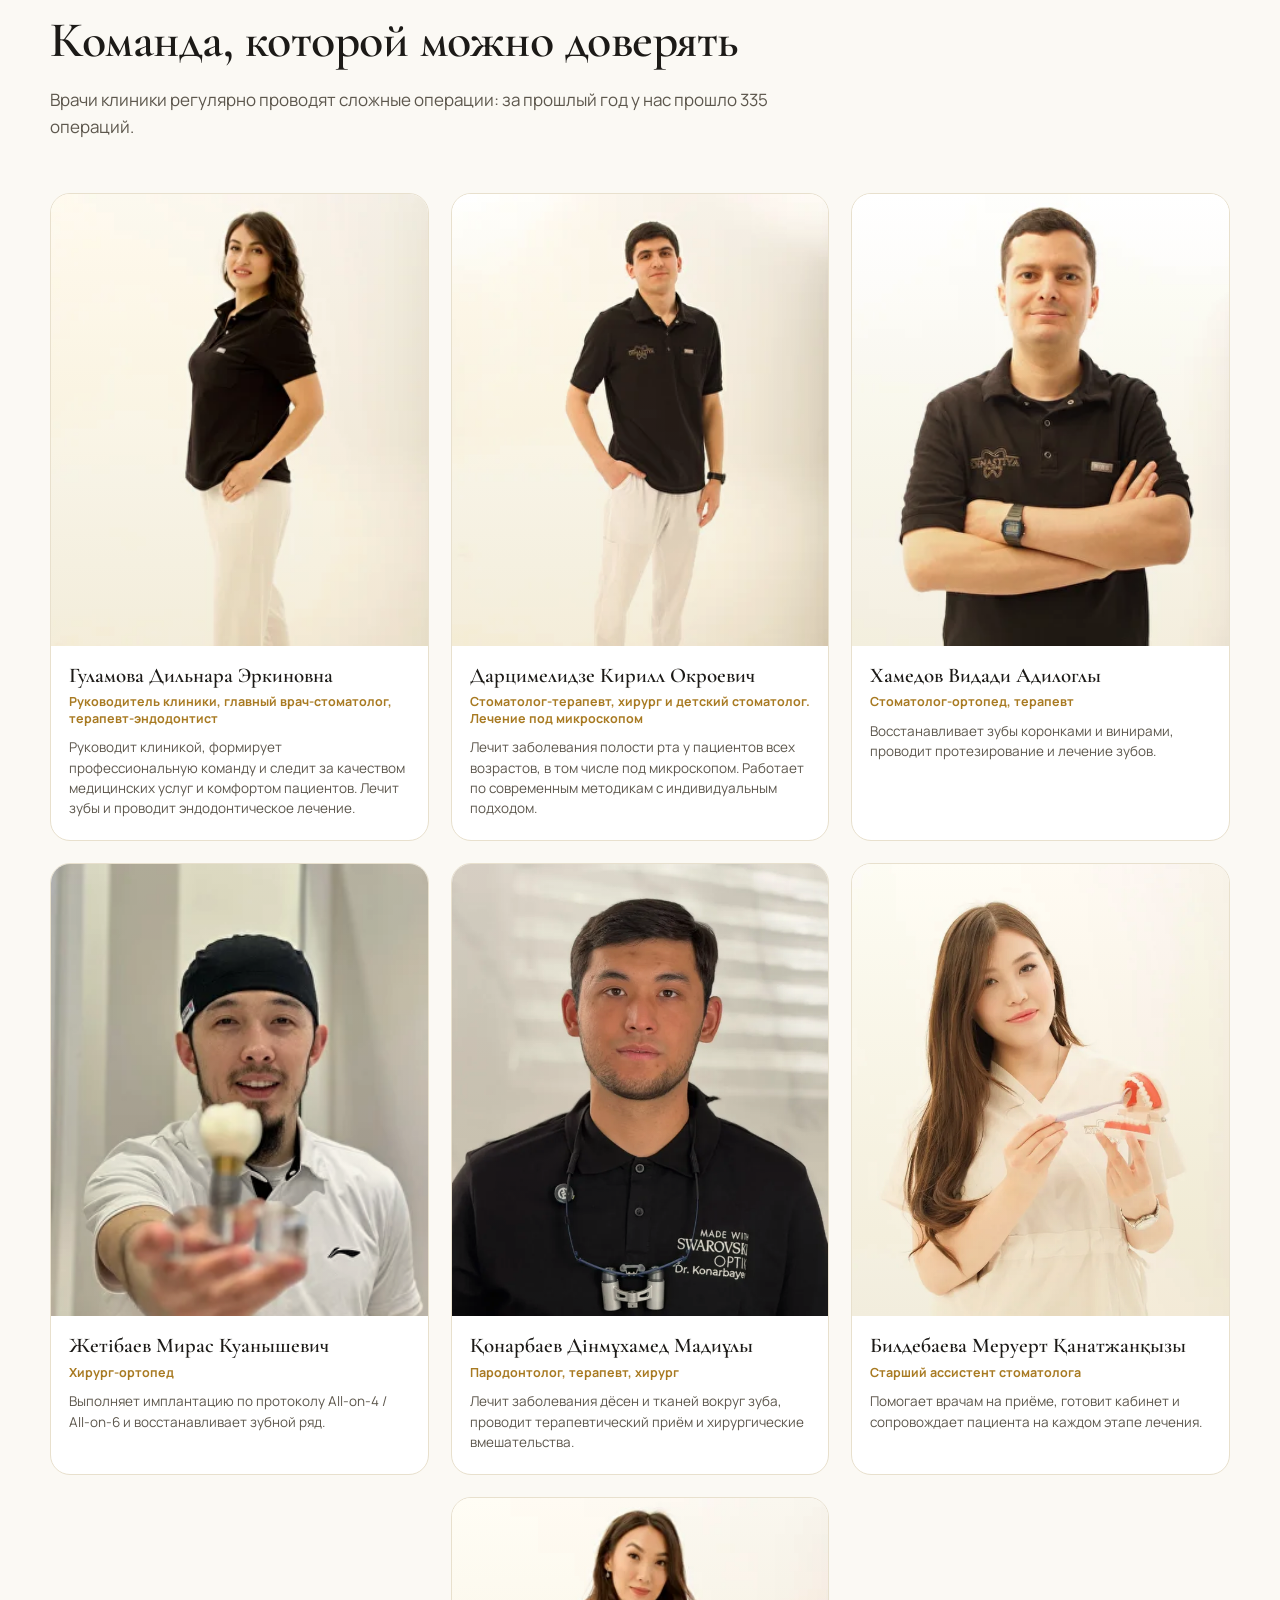
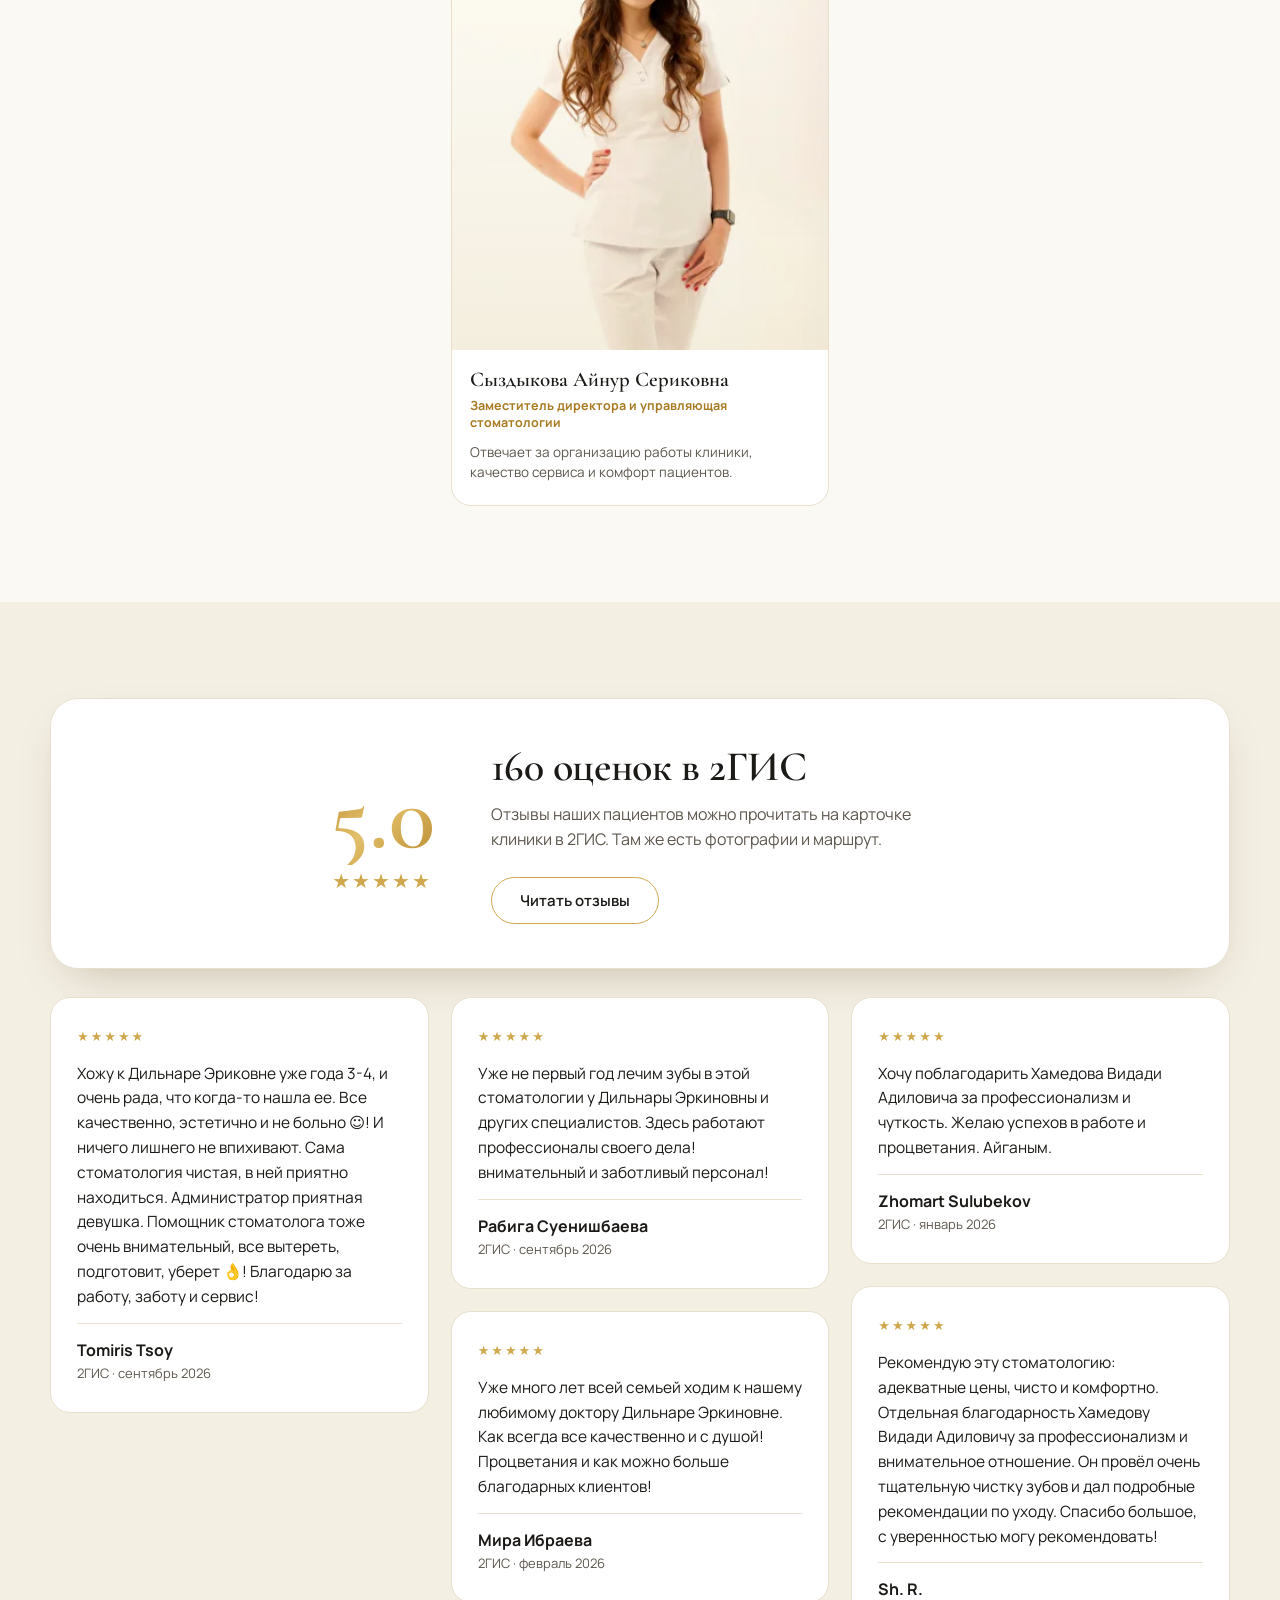
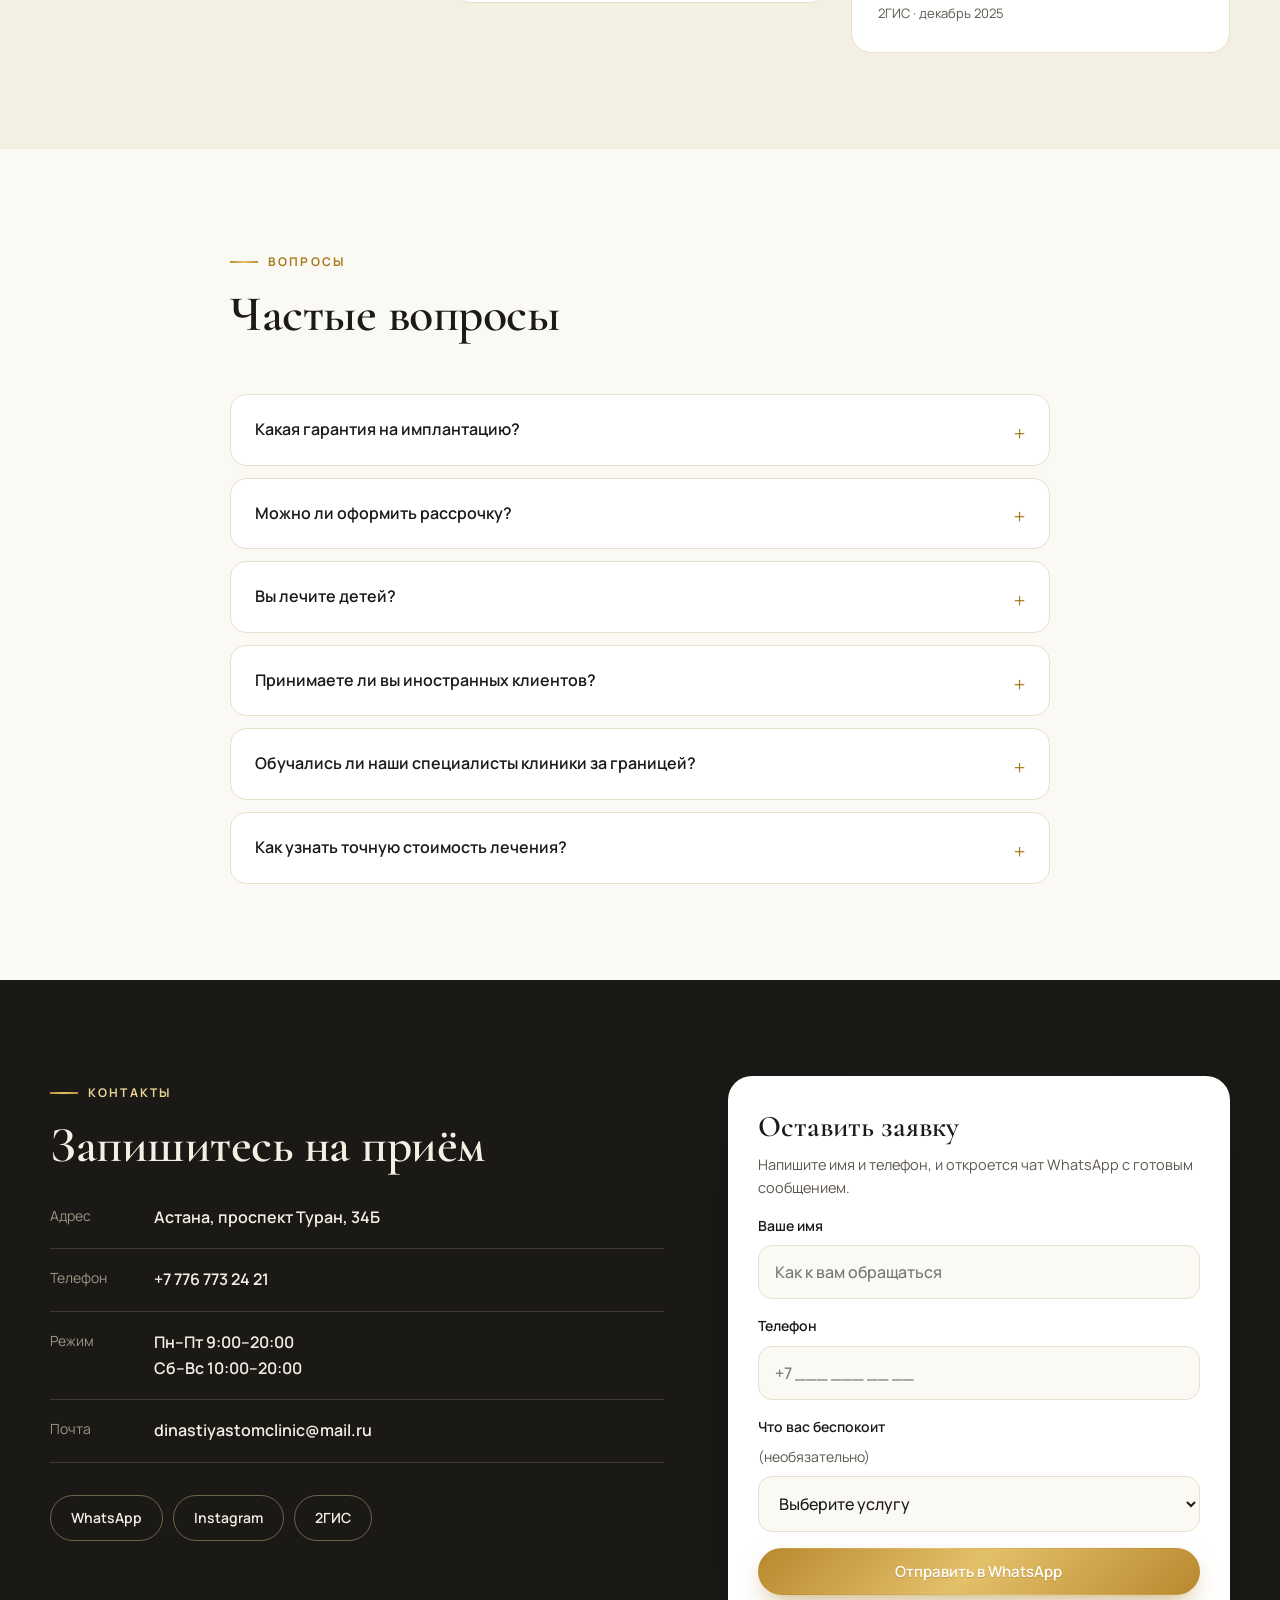
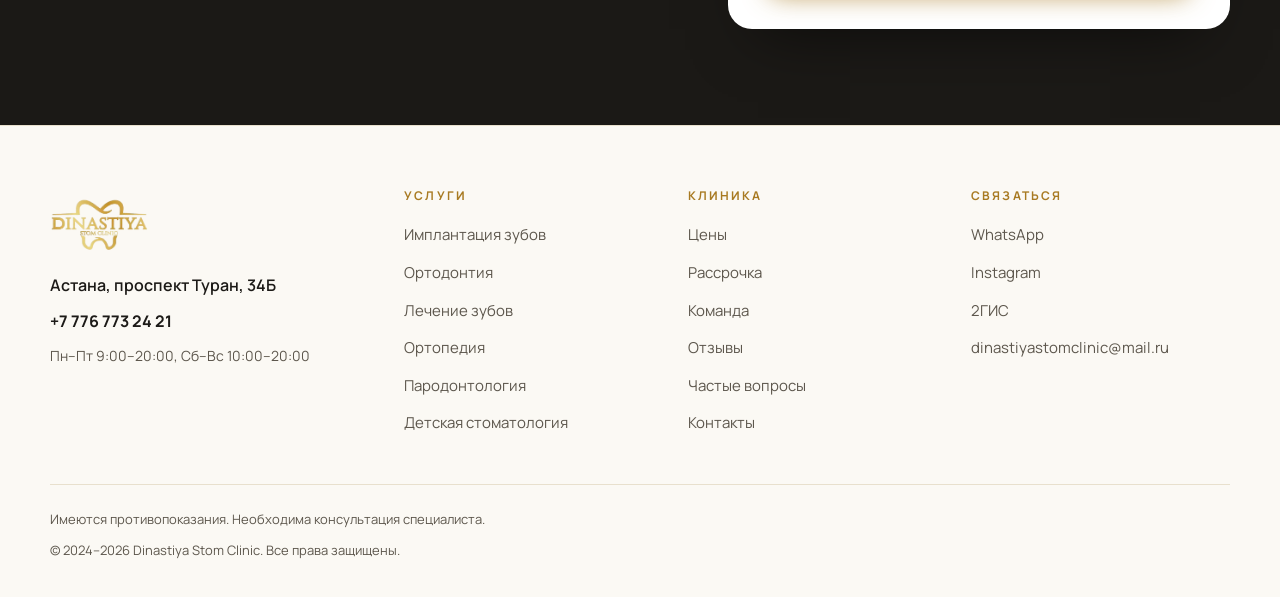
==== commit 69af6e36: "Название: Dinastiya Stom Clinic (раздельно) Co-Authored-By: Claude Sonnet 5.5 <noreply@anthropic.com" ====
--- a/index.html
+++ b/index.html
@@ -3,14 +3,14 @@
 <head>
   <meta charset="utf-8">
   <meta name="viewport" content="width=device-width, initial-scale=1">
-  <title>Dinastiya StomClinic — стоматология в Астане: имплантация, ортодонтия, лечение</title>
-  <meta name="description" content="Стоматология Dinastiya StomClinic в Астане, пр. Туран 34Б. Имплантация All-on-4/6 с гарантией 10 лет, ортодонтия, лечение и протезирование зубов, детская стоматология. Рассрочка 0-0-24.">
+  <title>Dinastiya Stom Clinic — стоматология в Астане: имплантация, ортодонтия, лечение</title>
+  <meta name="description" content="Стоматология Dinastiya Stom Clinic в Астане, пр. Туран 34Б. Имплантация All-on-4/6 с гарантией 10 лет, ортодонтия, лечение и протезирование зубов, детская стоматология. Рассрочка 0-0-24.">
   <meta name="theme-color" content="#fbf9f4">
   <link rel="canonical" href="https://dinastiyastomclinic.kz/">
   <link rel="icon" href="/img/logo.webp" type="image/webp">
 
   <meta property="og:type" content="website">
-  <meta property="og:title" content="Dinastiya StomClinic — стоматология в Астане">
+  <meta property="og:title" content="Dinastiya Stom Clinic — стоматология в Астане">
   <meta property="og:description" content="Имплантация с гарантией 10 лет, ортодонтия, лечение и протезирование. Рассрочка без процентов до 24 месяцев.">
   <meta property="og:url" content="https://dinastiyastomclinic.kz/">
   <meta property="og:image" content="https://dinastiyastomclinic.kz/img/team.webp">
@@ -25,7 +25,7 @@
   {
     "@context": "https://schema.org",
     "@type": "Dentist",
-    "name": "Dinastiya StomClinic",
+    "name": "Dinastiya Stom Clinic",
     "url": "https://dinastiyastomclinic.kz/",
     "image": "https://dinastiyastomclinic.kz/img/team.webp",
     "logo": "https://dinastiyastomclinic.kz/img/logo.webp",
@@ -47,8 +47,8 @@
 
 <header class="header" id="top">
   <div class="wrap header__in">
-    <a class="logo" href="#top" aria-label="Dinastiya StomClinic — на главную">
-      <img src="/img/logo.webp" alt="Dinastiya StomClinic" width="121" height="76">
+    <a class="logo" href="#top" aria-label="Dinastiya Stom Clinic — на главную">
+      <img src="/img/logo.webp" alt="Dinastiya Stom Clinic" width="121" height="76">
     </a>
 
     <nav class="nav" id="nav" aria-label="Основное меню">
@@ -98,7 +98,7 @@
 
       <div class="hero__media reveal">
         <div class="arch">
-          <img src="/img/team.webp" alt="Команда врачей Dinastiya StomClinic" width="724" height="797" fetchpriority="high">
+          <img src="/img/team.webp" alt="Команда врачей Dinastiya Stom Clinic" width="724" height="797" fetchpriority="high">
         </div>
         <a class="badge" data-gis href="#" target="_blank" rel="noopener">
           <span class="badge__score">5.0</span>
@@ -288,7 +288,7 @@
     <div class="wrap">
       <header class="section__head reveal">
         <p class="eyebrow">О клинике</p>
-        <h2>Почему выбирают<br>Dinastiya StomClinic</h2>
+        <h2>Почему выбирают<br>Dinastiya Stom Clinic</h2>
         <p class="section__sub">Работаем по европейским стандартам: быстро, надёжно и понятно для пациента.</p>
       </header>
 
@@ -437,7 +437,7 @@
 <footer class="footer">
   <div class="wrap footer__grid">
     <div class="footer__brand">
-      <a class="logo" href="#top" aria-label="Dinastiya StomClinic — наверх"><img src="/img/logo.webp" alt="Dinastiya StomClinic" width="97" height="61" loading="lazy"></a>
+      <a class="logo" href="#top" aria-label="Dinastiya Stom Clinic — наверх"><img src="/img/logo.webp" alt="Dinastiya Stom Clinic" width="97" height="61" loading="lazy"></a>
       <p class="footer__addr">Астана, проспект Туран, 34Б</p>
       <p><a class="footer__phone" href="tel:+77767732421">+7 776 773 24 21</a></p>
       <p class="footer__hours">Пн–Пт 9:00–20:00, Сб–Вс 10:00–20:00</p>
@@ -462,7 +462,7 @@
   </div>
   <div class="wrap footer__bottom">
     <p class="footer__note">Имеются противопоказания. Необходима консультация специалиста.</p>
-    <p class="footer__copy">© 2024–2026 Dinastiya StomClinic. Все права защищены.</p>
+    <p class="footer__copy">© 2024–2026 Dinastiya Stom Clinic. Все права защищены.</p>
   </div>
 </footer>
 <!-- footer:end -->
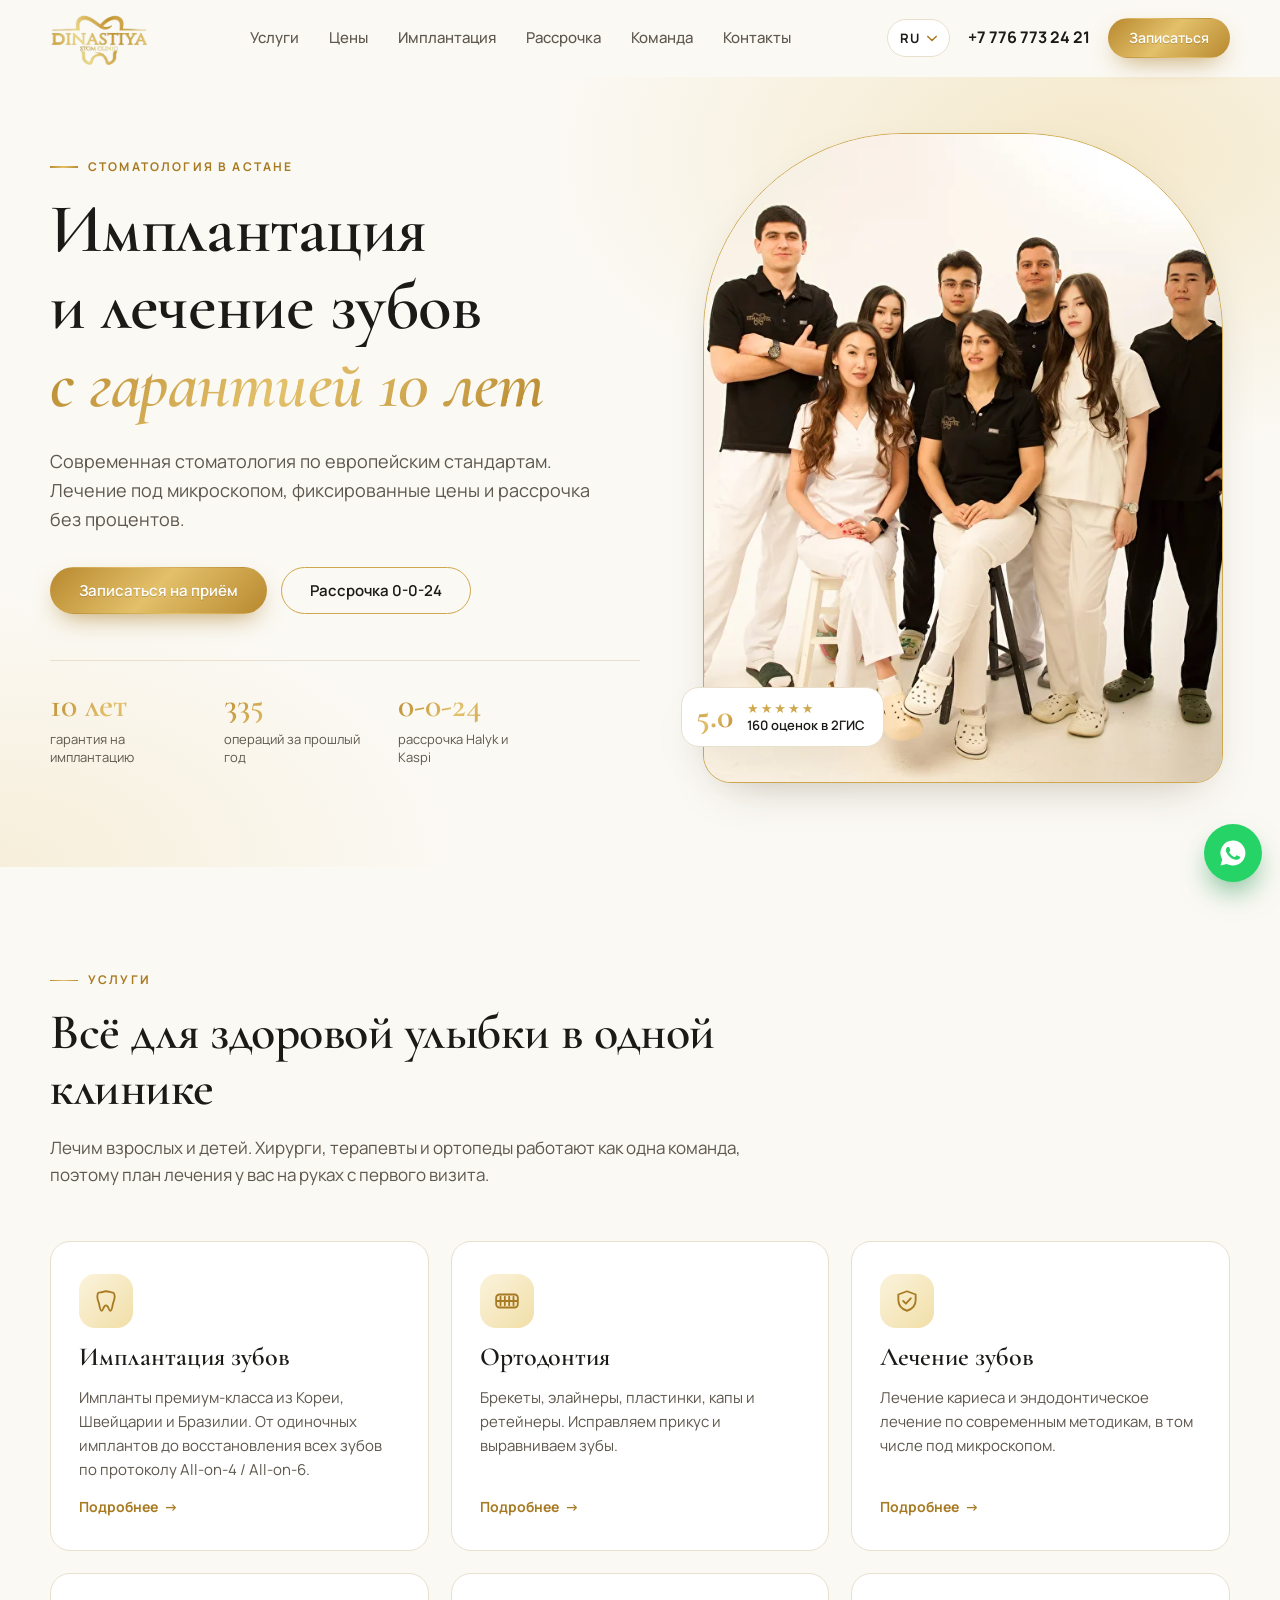
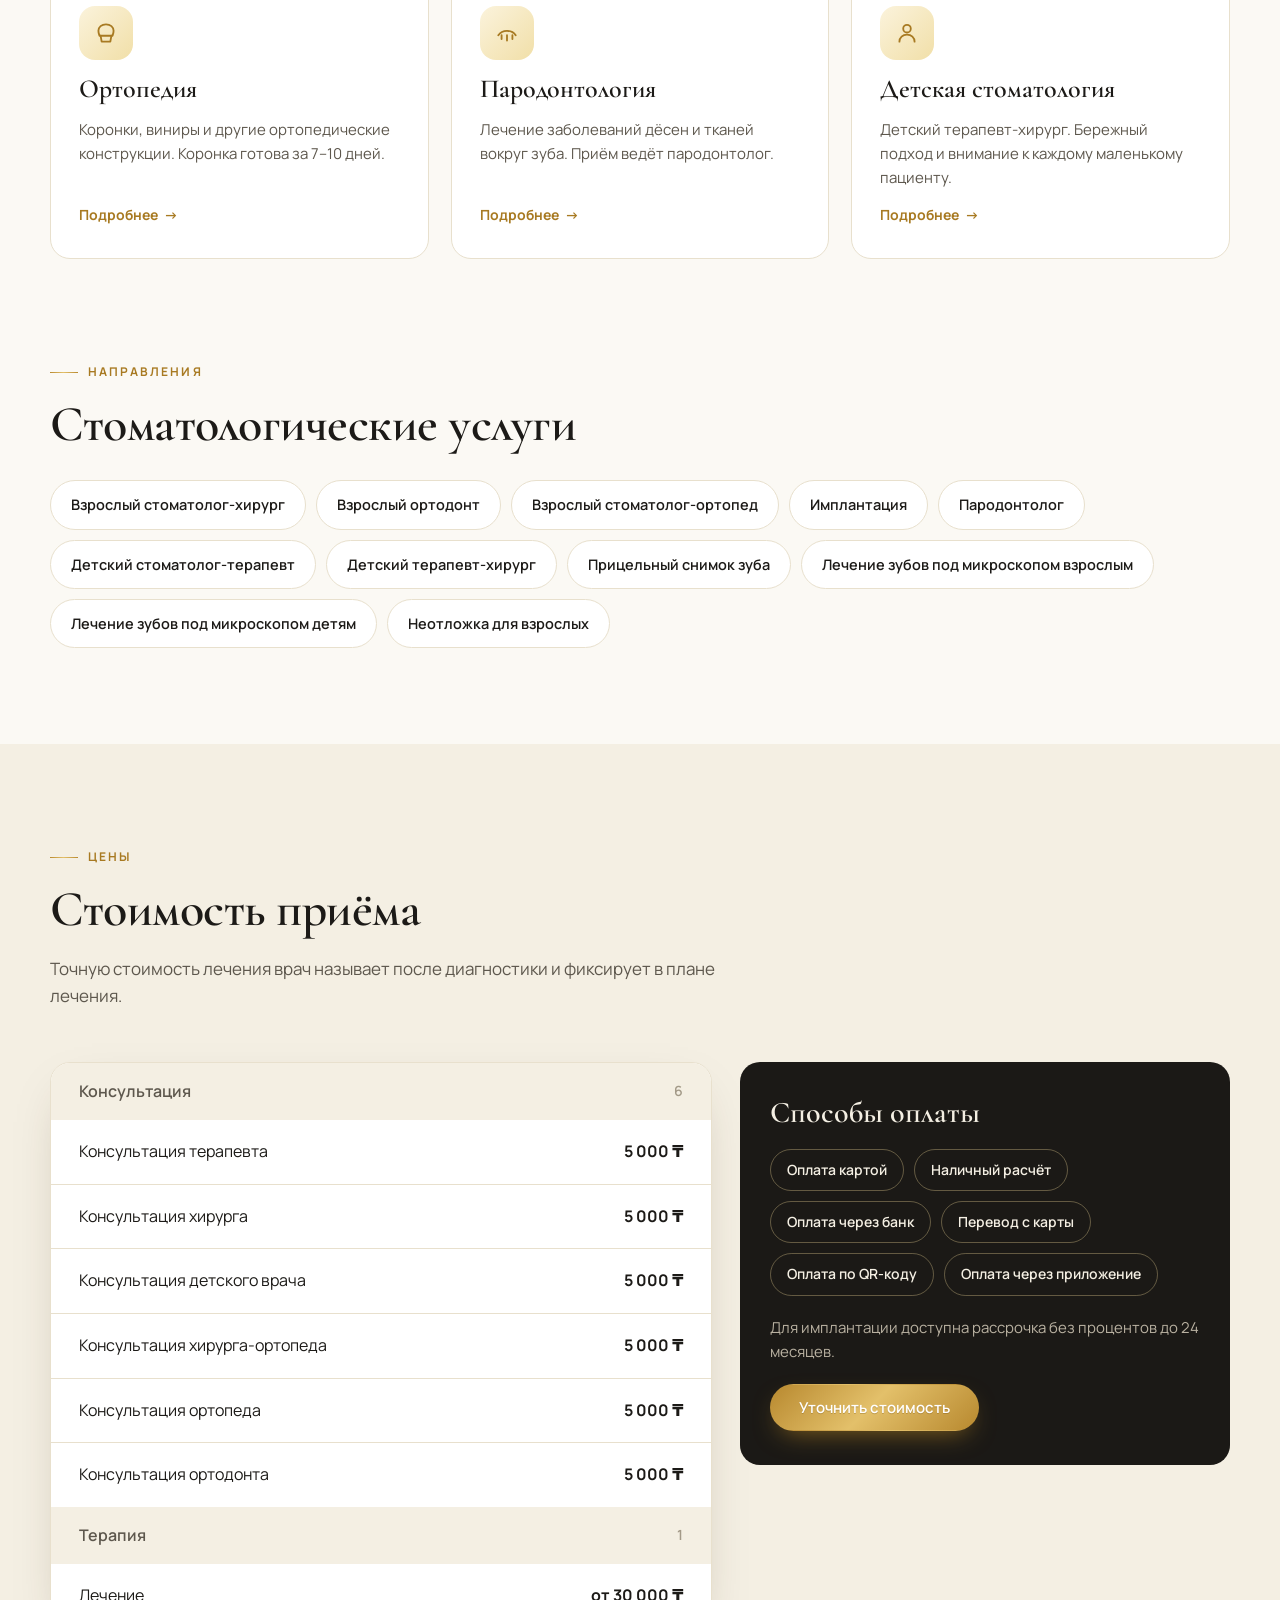
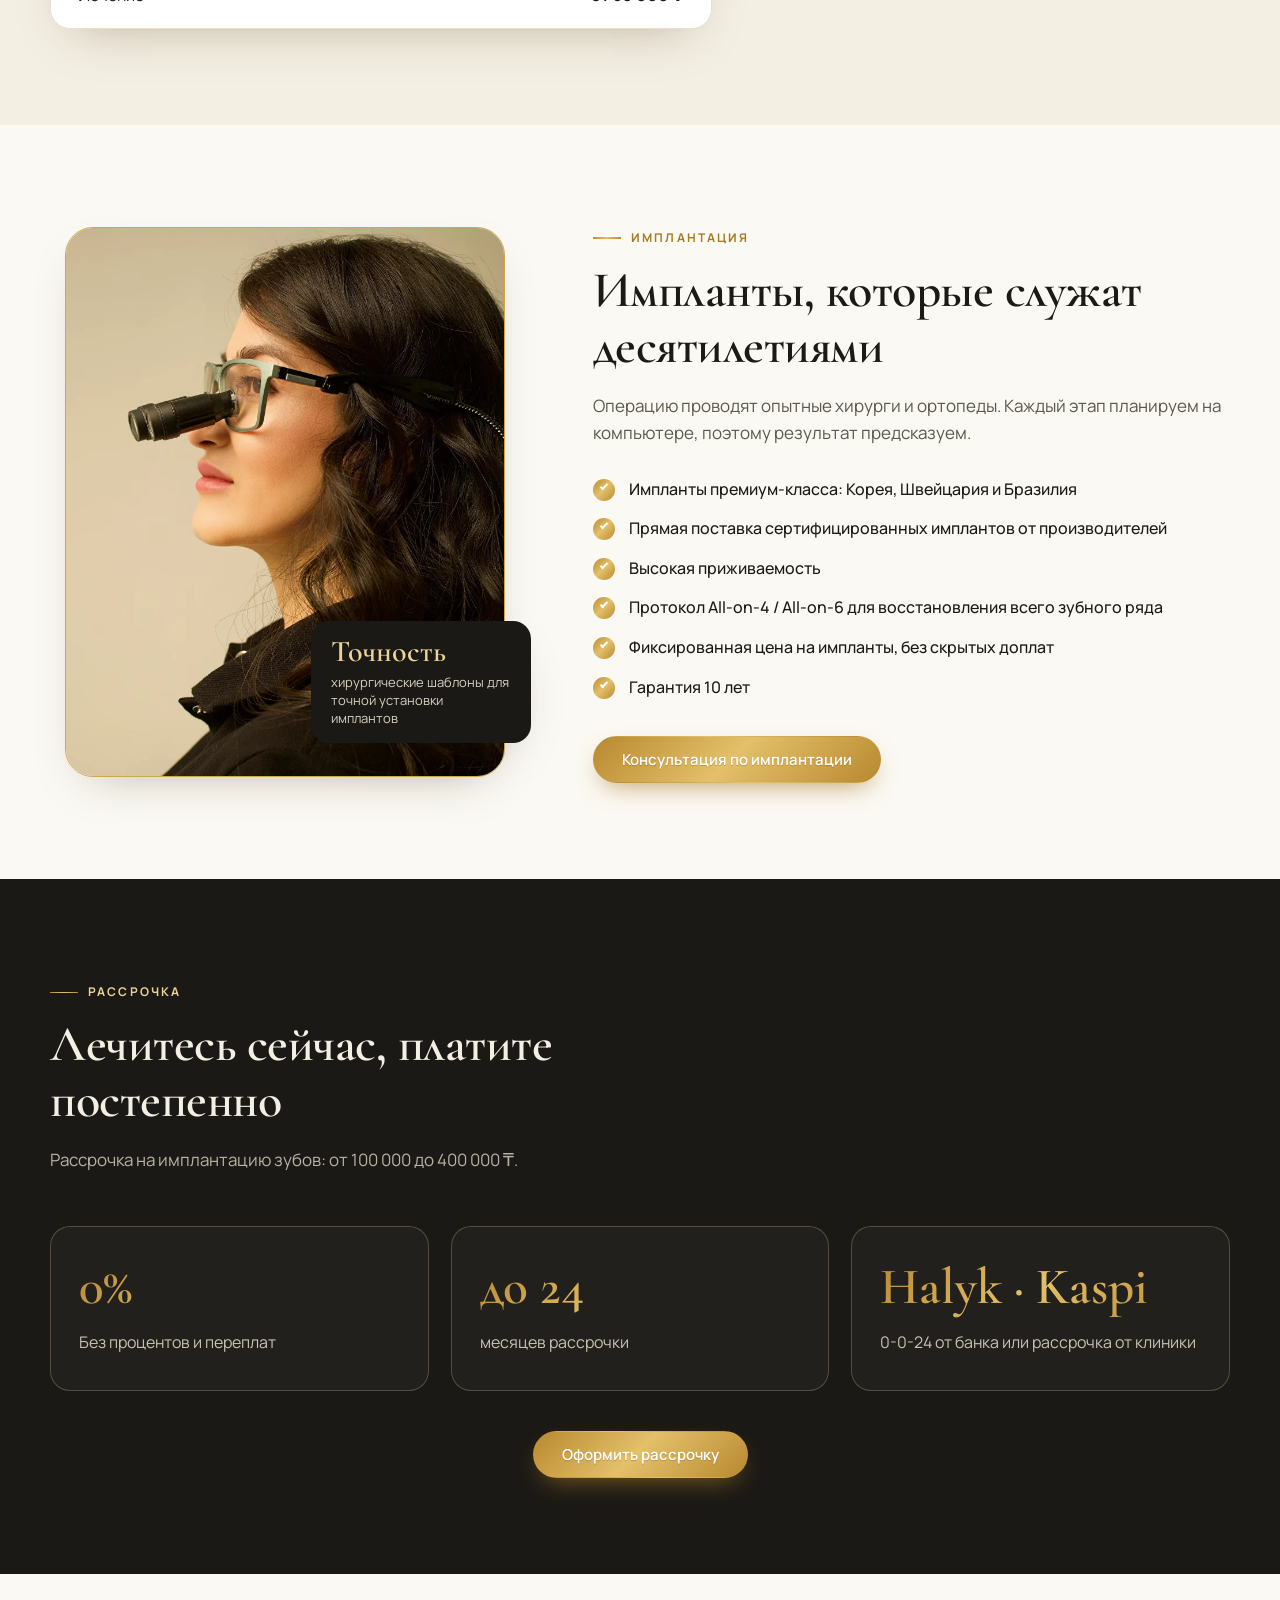
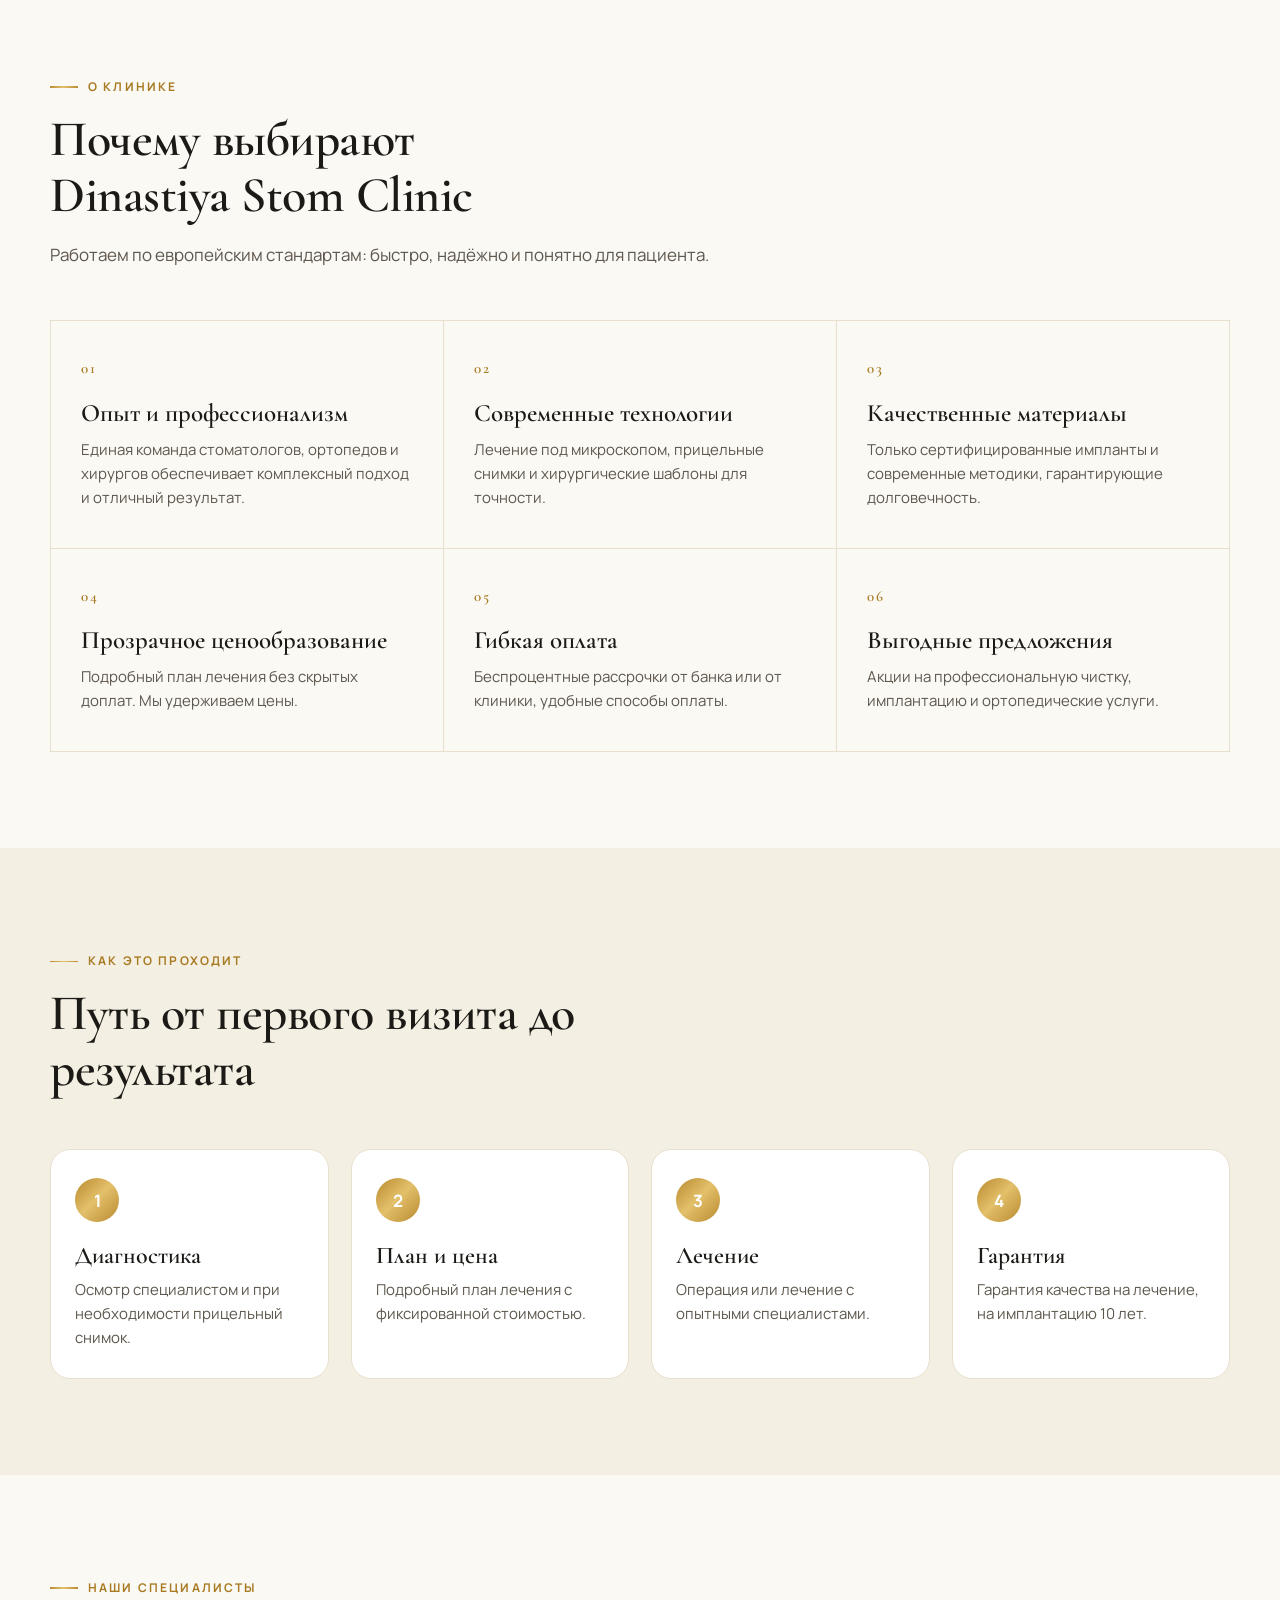
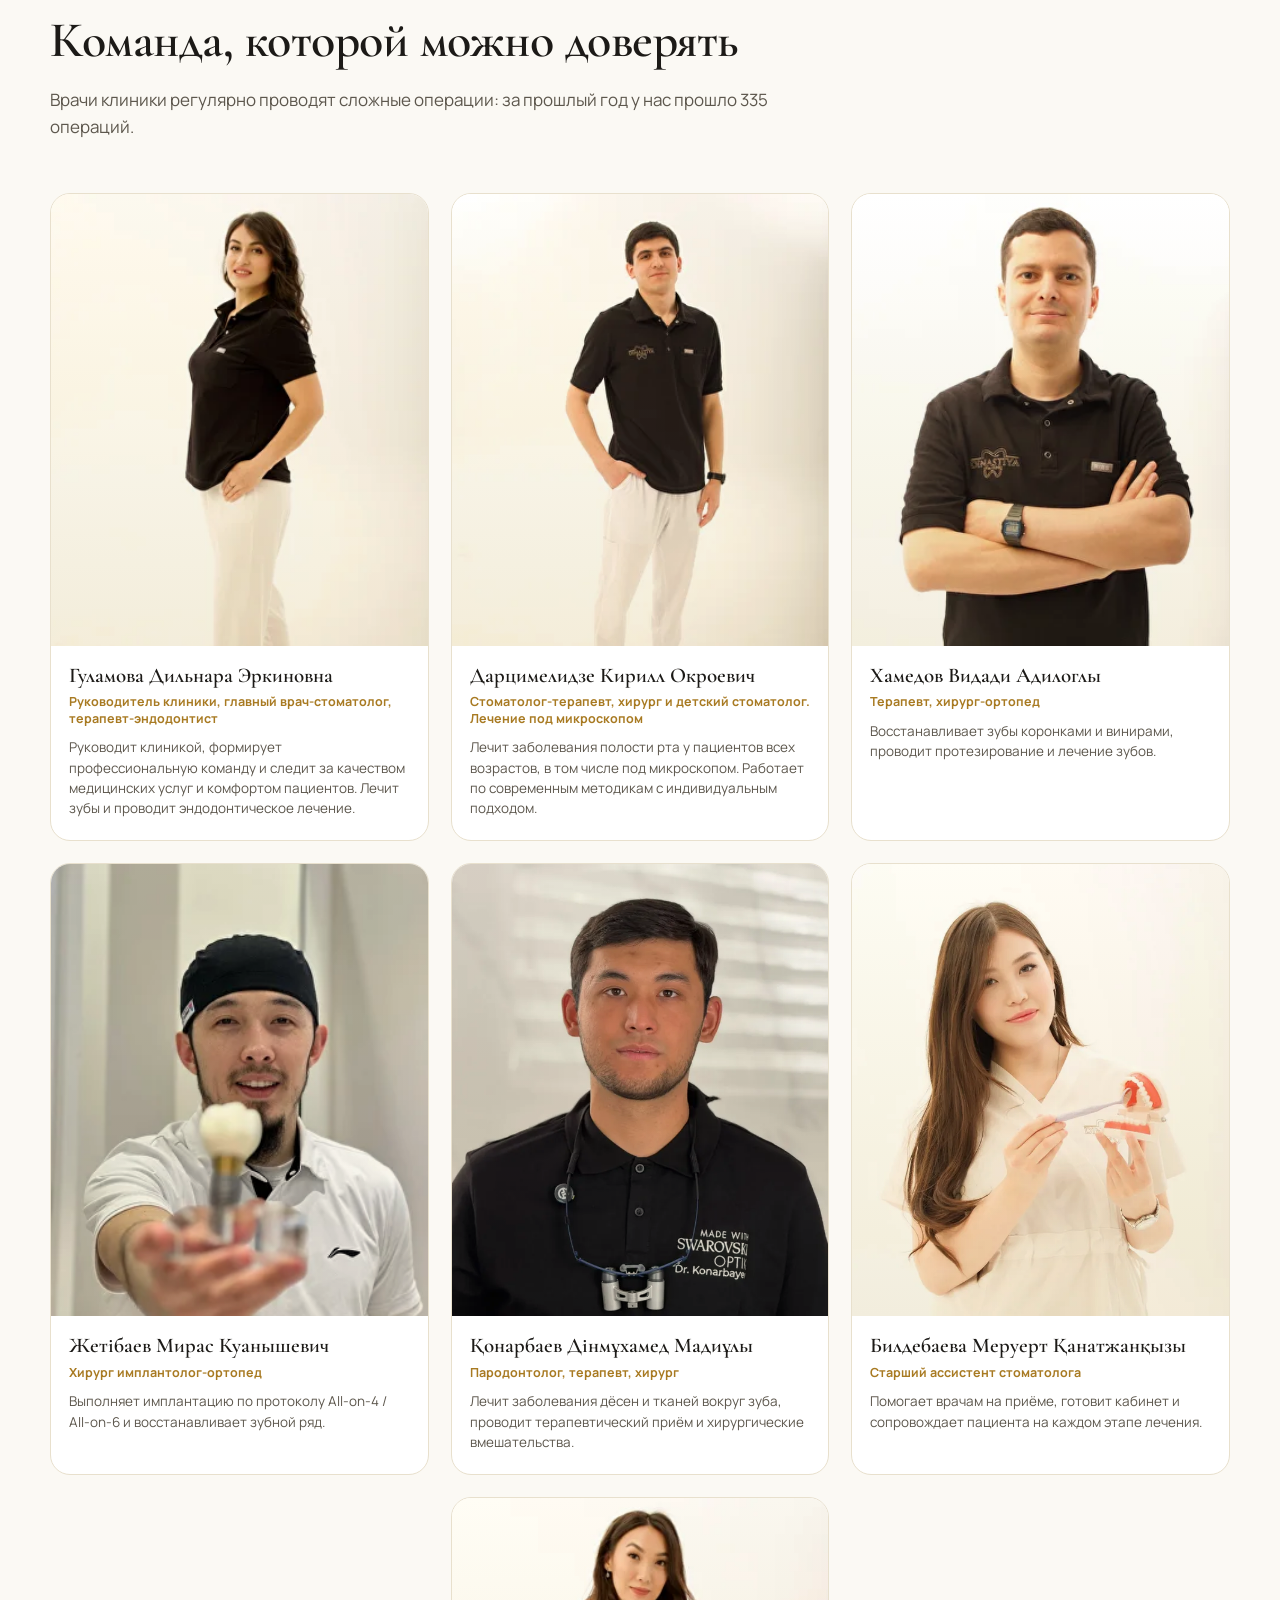
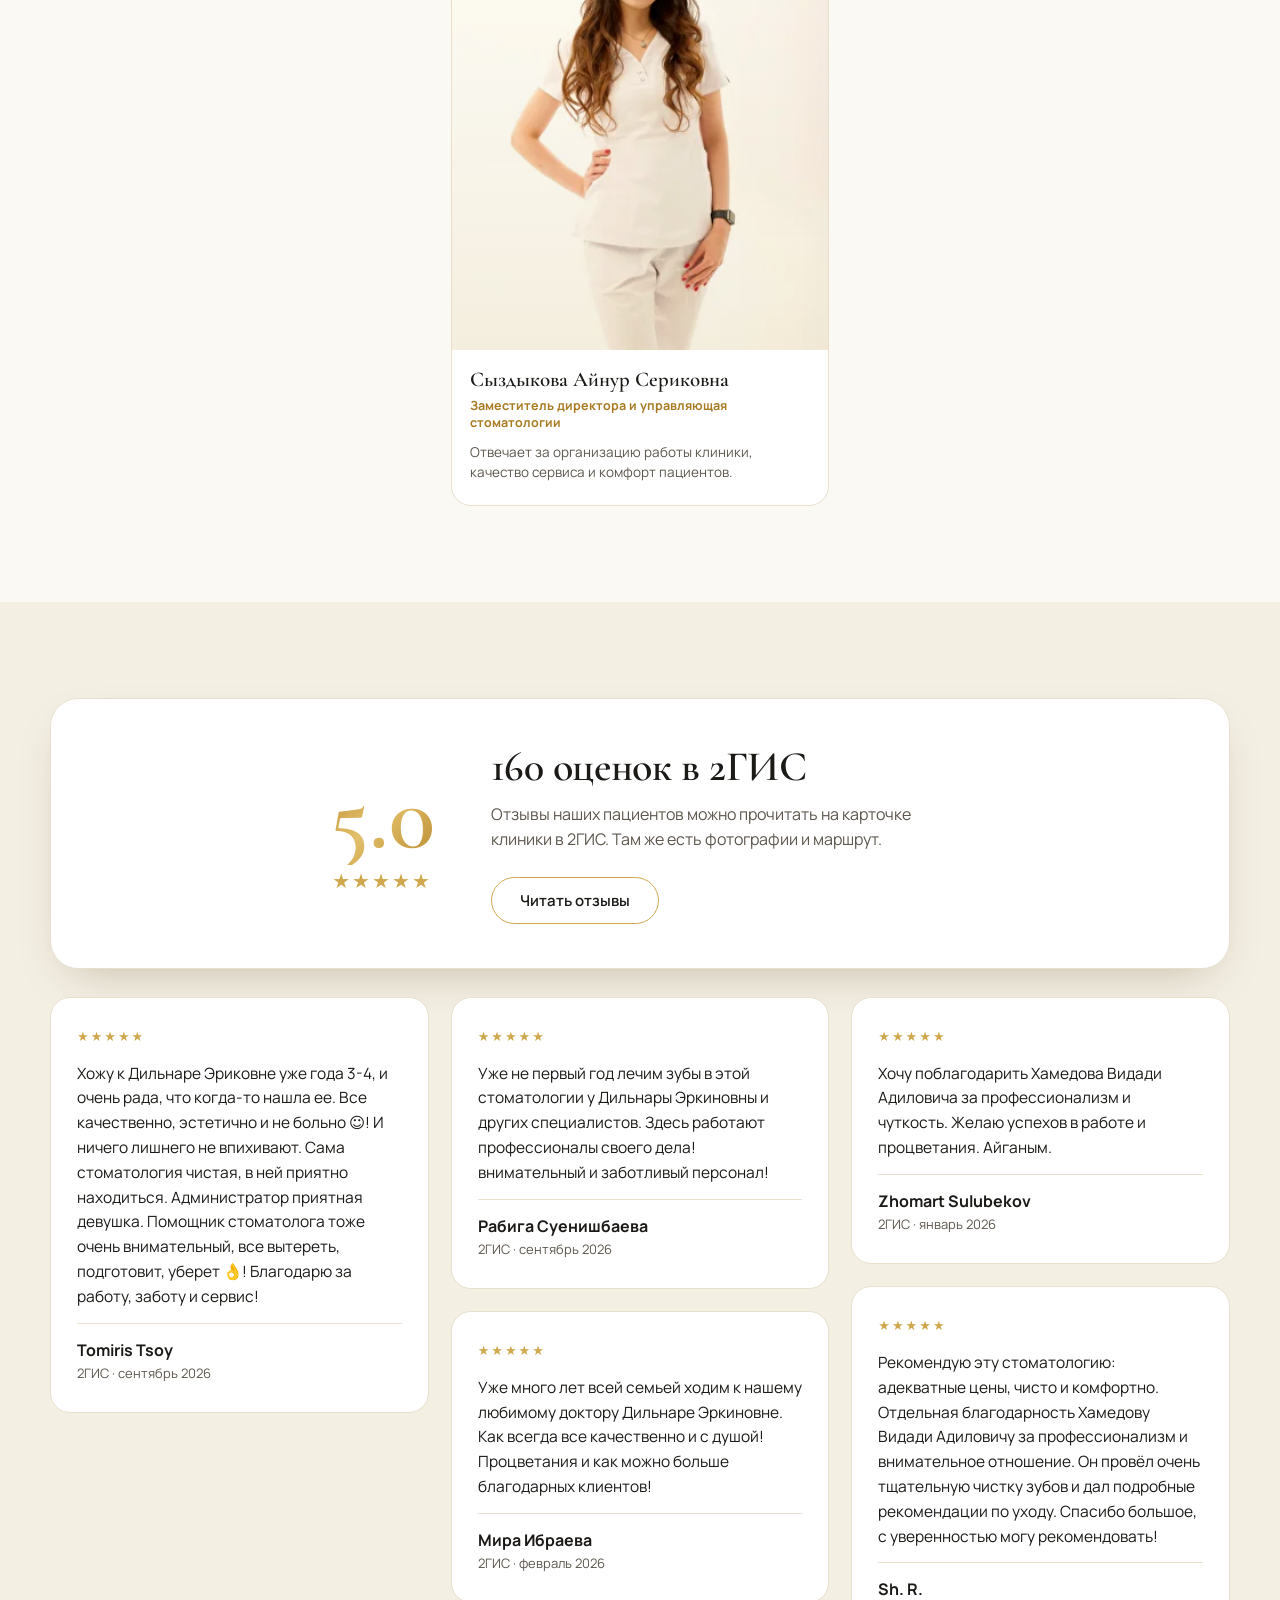
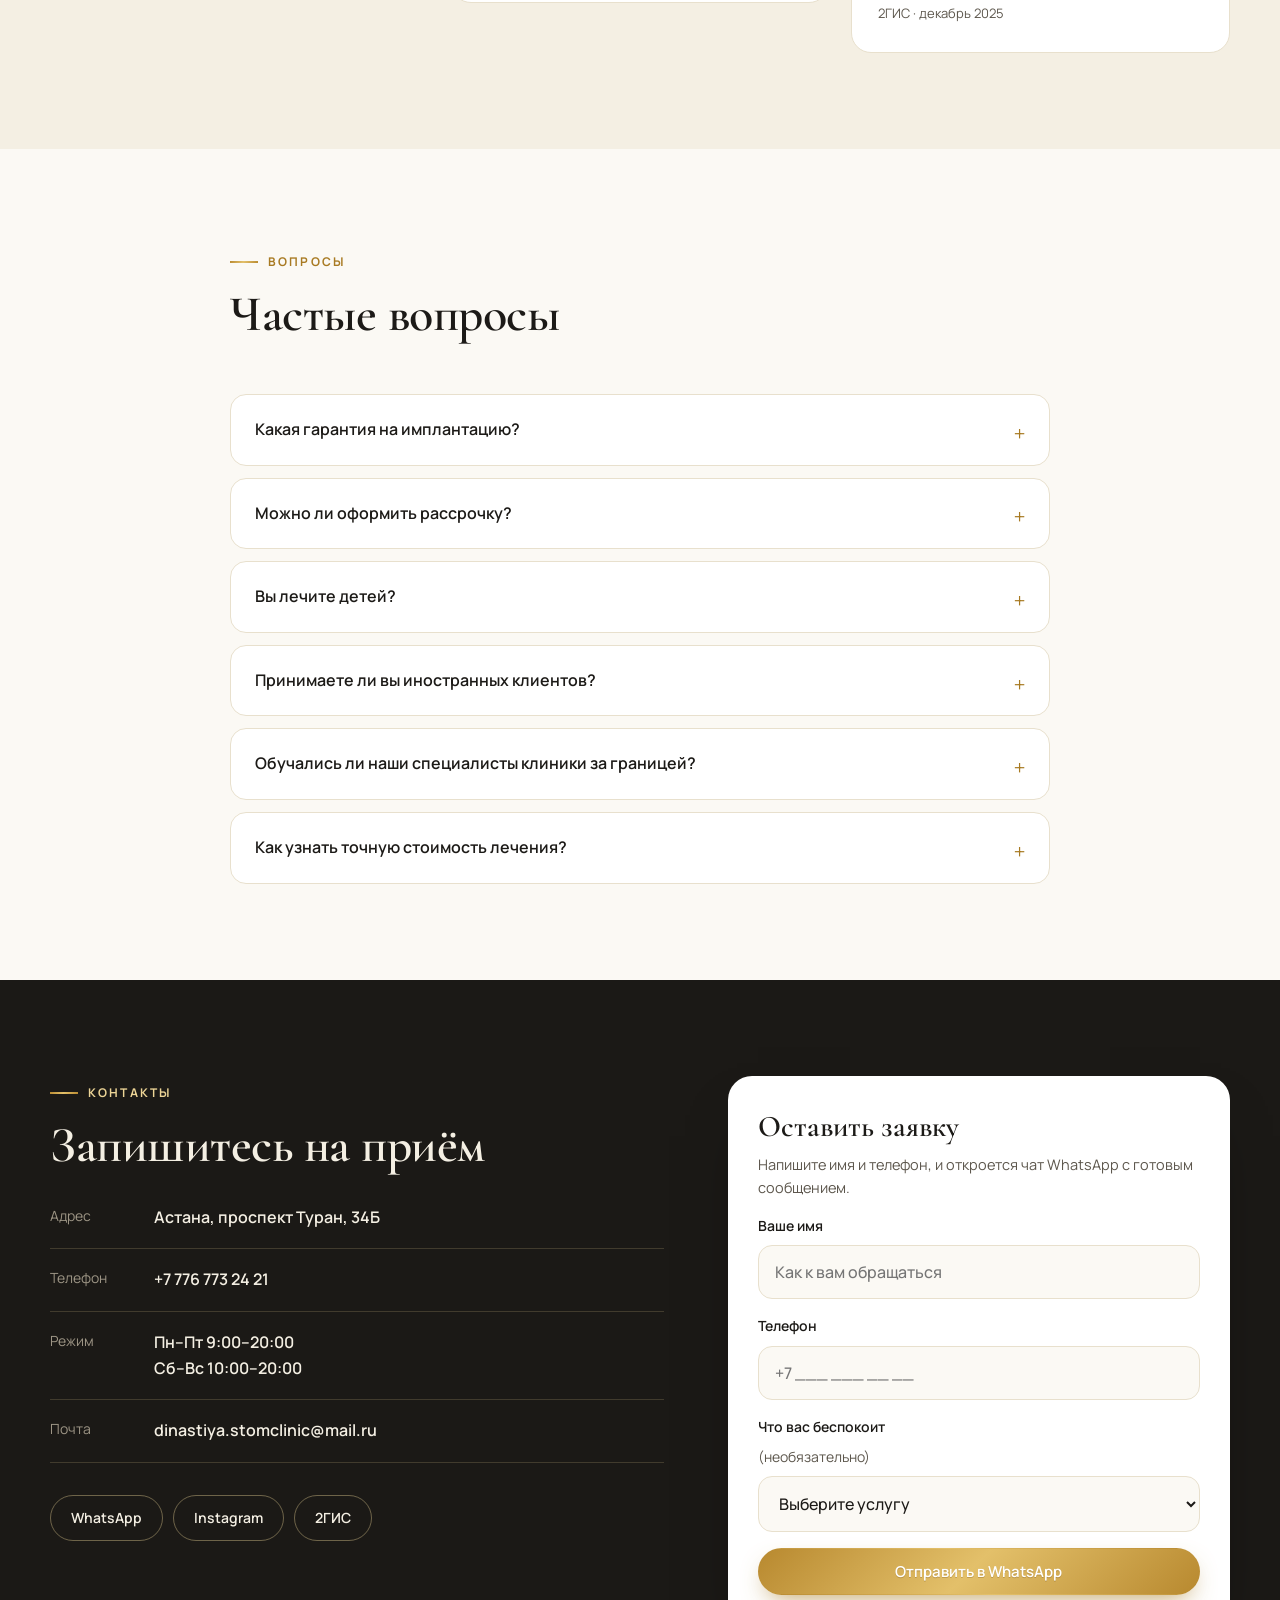
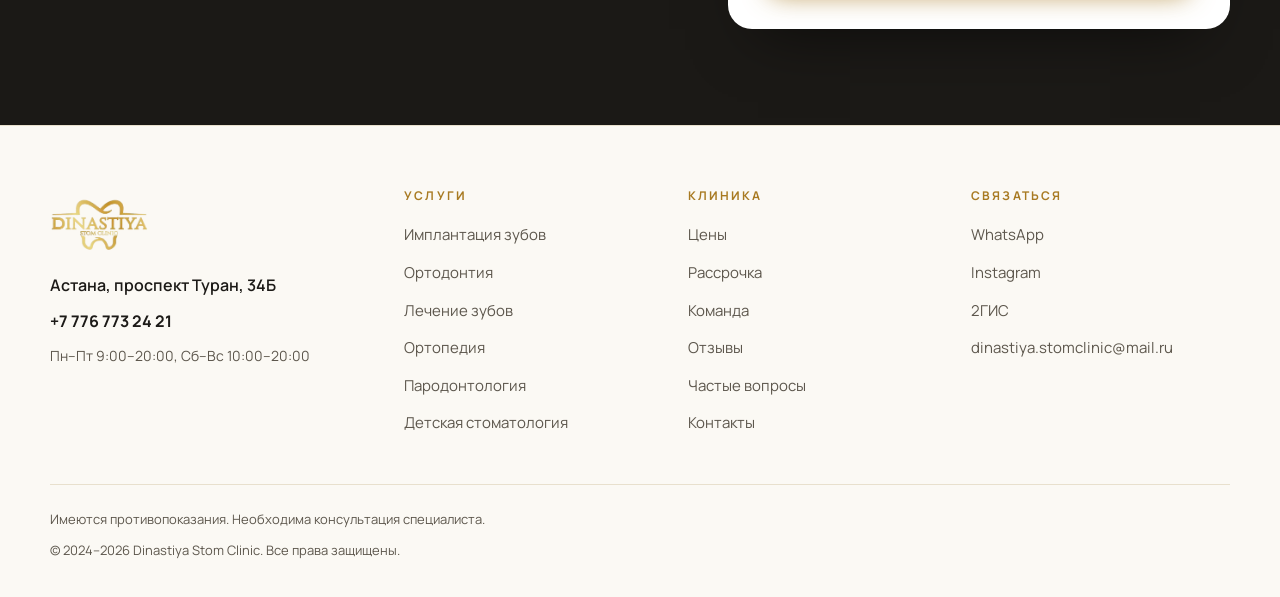
==== commit ab631954: "Новая почта dinastiya.stomclinic@mail.ru Co-Authored-By: Claude Sonnet 5.5 <noreply@anthropic.com> C" ====
--- a/index.html
+++ b/index.html
@@ -30,7 +30,7 @@
     "image": "https://dinastiyastomclinic.kz/img/team.webp",
     "logo": "https://dinastiyastomclinic.kz/img/logo.webp",
     "telephone": "+77767732421",
-    "email": "dinastiyastomclinic@mail.ru",
+    "email": "dinastiya.stomclinic@mail.ru",
     "address": {
       "@type": "PostalAddress",
       "streetAddress": "проспект Туран, 34Б",
@@ -395,7 +395,7 @@
           <li><span>Адрес</span><b id="c-address">Астана, проспект Туран, 34Б</b></li>
           <li><span>Телефон</span><a data-phone href="tel:+77767732421">+7 776 773 24 21</a></li>
           <li><span>Режим</span><b id="c-hours">Пн–Пт 9:00–20:00<br>Сб–Вс 10:00–20:00</b></li>
-          <li><span>Почта</span><a data-mail href="mailto:dinastiyastomclinic@mail.ru">dinastiyastomclinic@mail.ru</a></li>
+          <li><span>Почта</span><a data-mail href="mailto:dinastiya.stomclinic@mail.ru">dinastiya.stomclinic@mail.ru</a></li>
         </ul>
         <div class="socials">
           <a data-wa="Здравствуйте!" href="#" target="_blank" rel="noopener">WhatsApp</a>
@@ -456,7 +456,7 @@
         <li><a href="https://wa.me/77767732421?text=%D0%97%D0%B4%D1%80%D0%B0%D0%B2%D1%81%D1%82%D0%B2%D1%83%D0%B9%D1%82%D0%B5%21" target="_blank" rel="noopener">WhatsApp</a></li>
         <li><a href="https://www.instagram.com/dinastiyastomclinic/" target="_blank" rel="noopener">Instagram</a></li>
         <li><a href="https://2gis.kz/astana/search/Dinastiya%20Stom%20Clinic" target="_blank" rel="noopener">2ГИС</a></li>
-        <li><a href="mailto:dinastiyastomclinic@mail.ru">dinastiyastomclinic@mail.ru</a></li>
+        <li><a href="mailto:dinastiya.stomclinic@mail.ru">dinastiya.stomclinic@mail.ru</a></li>
       </ul>
     </div>
   </div>
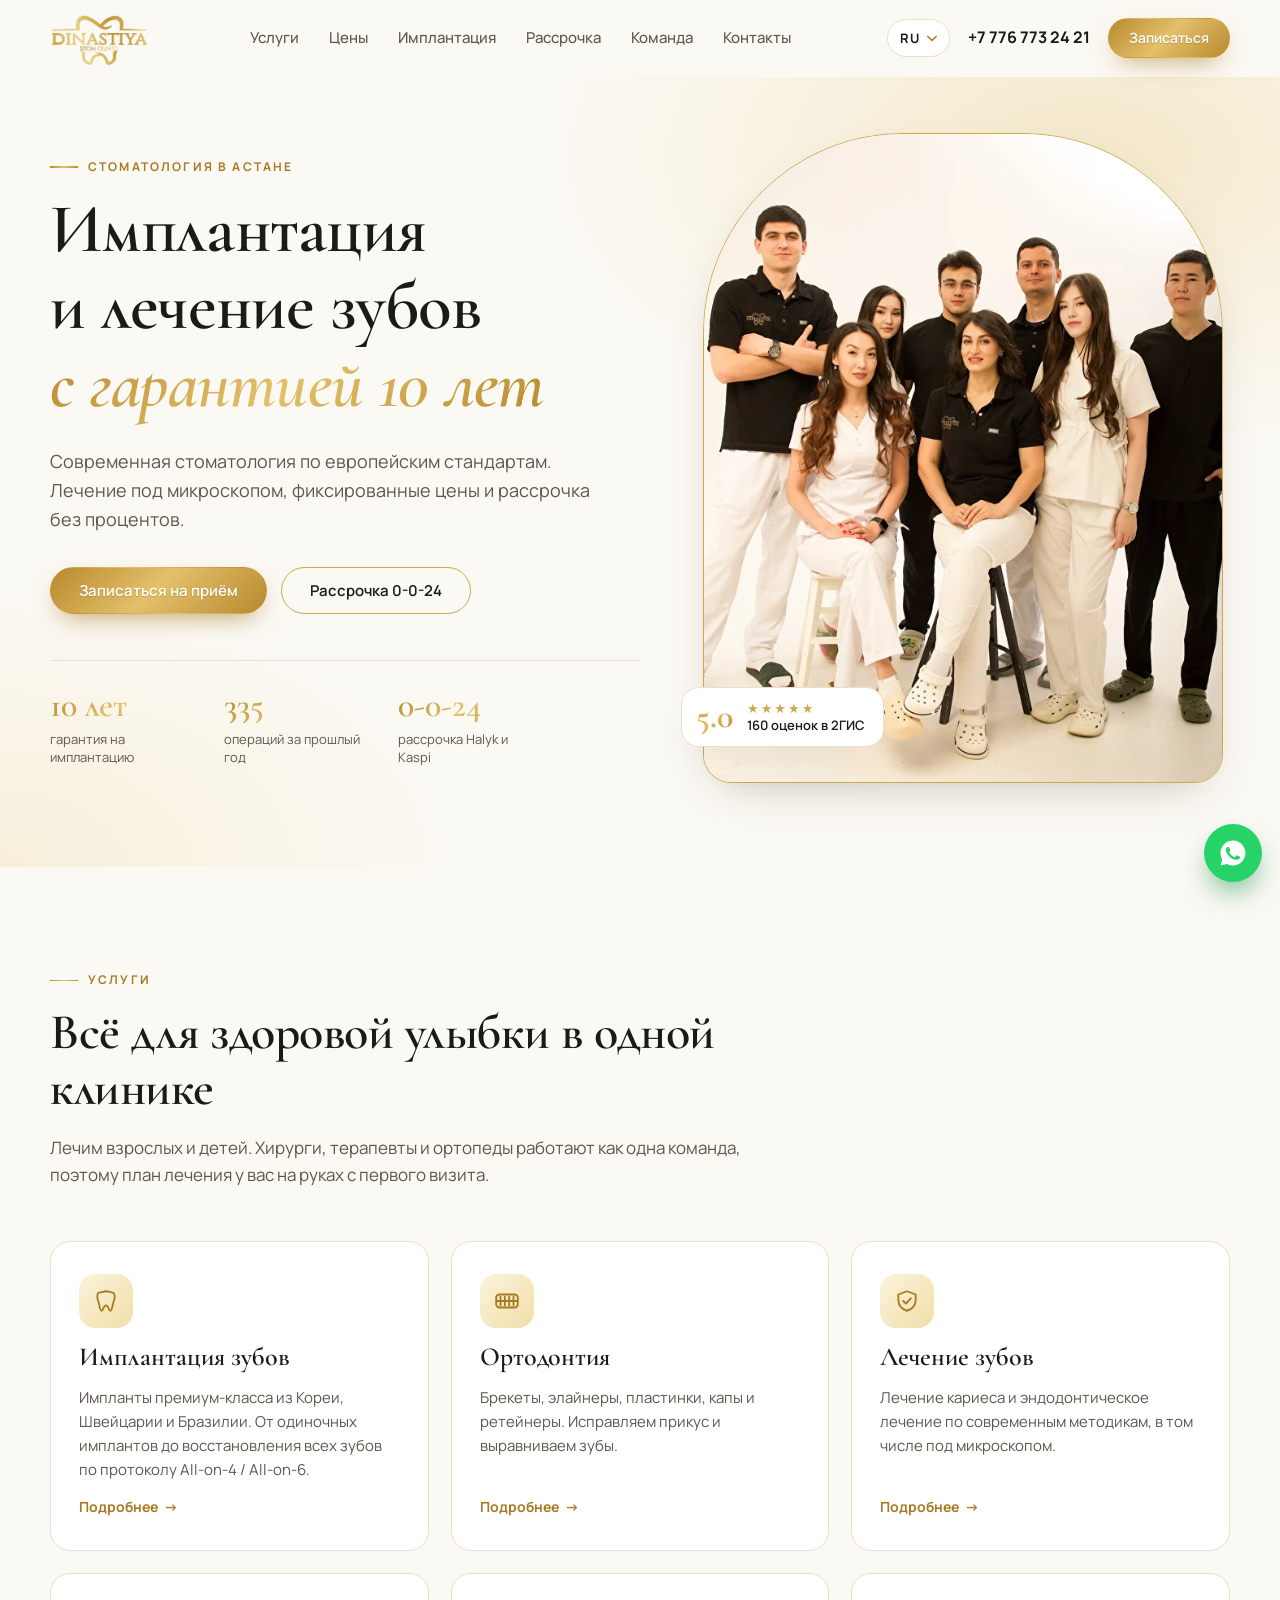
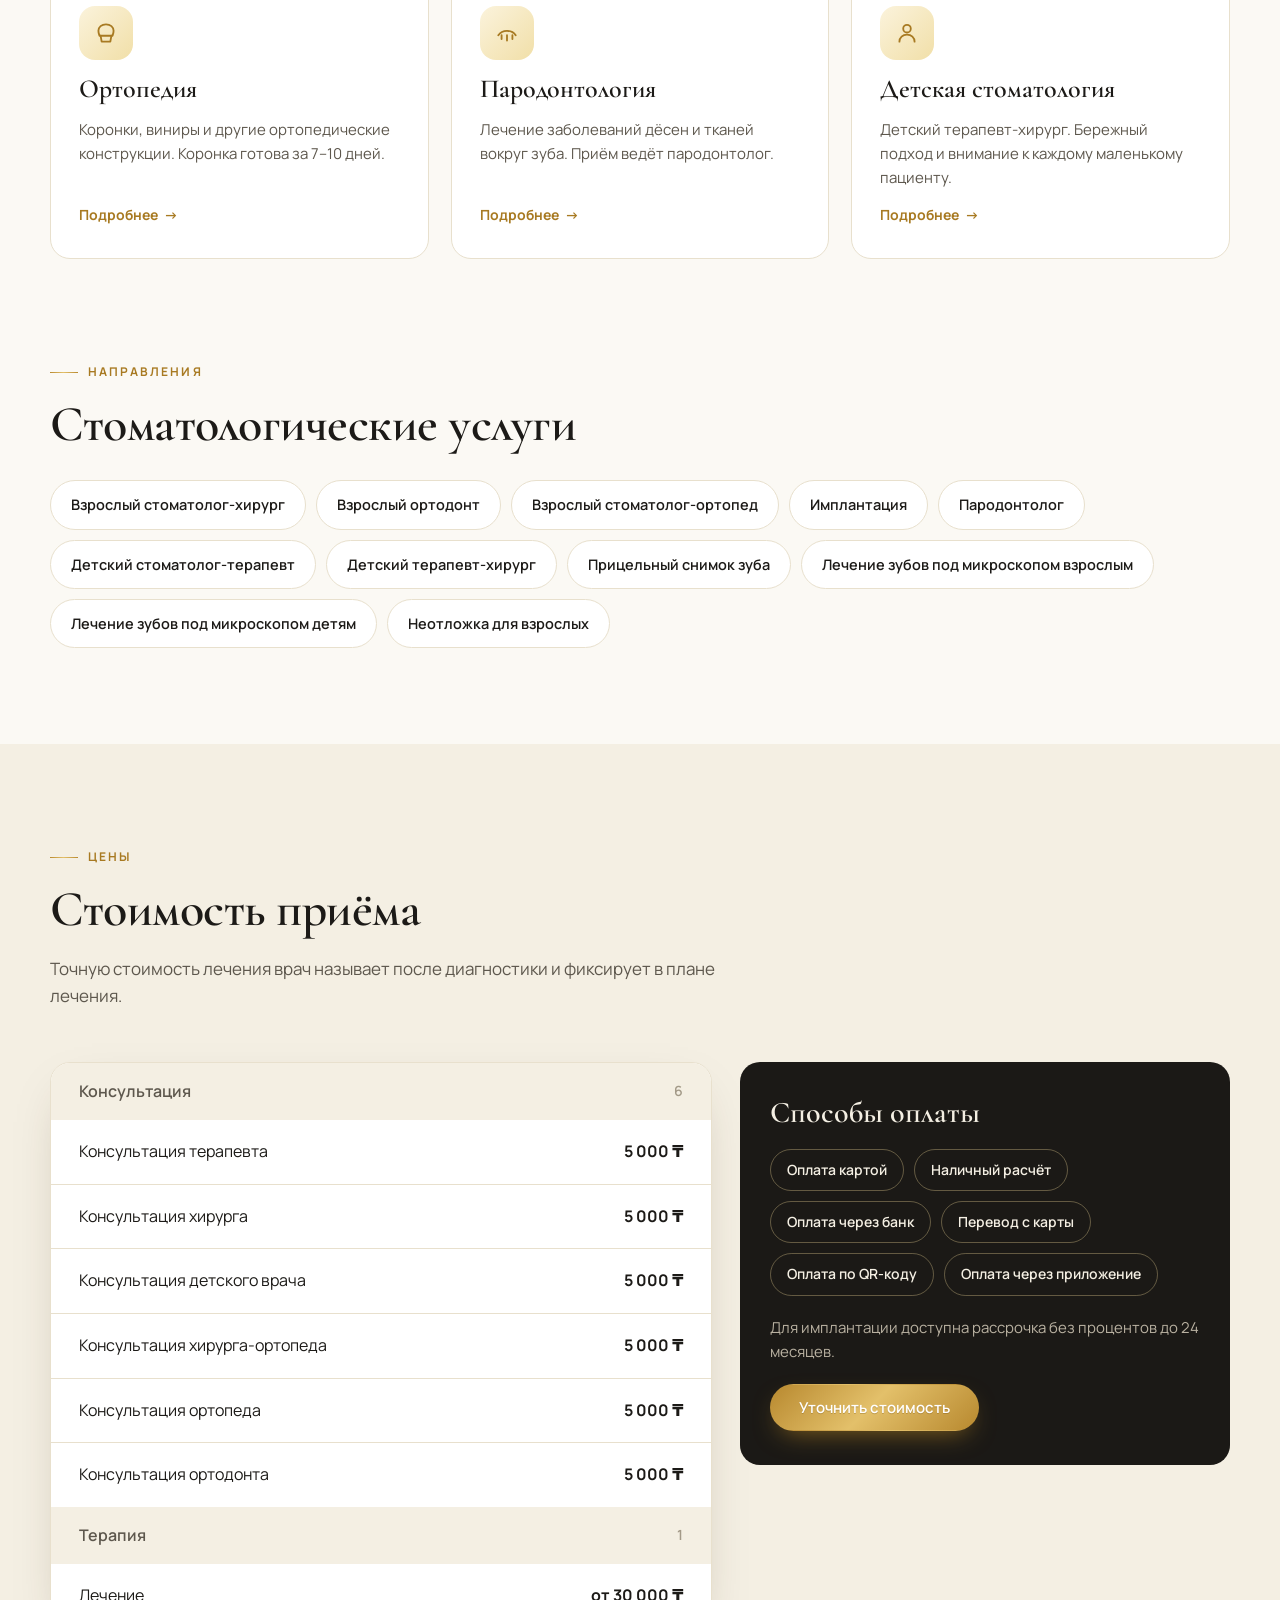
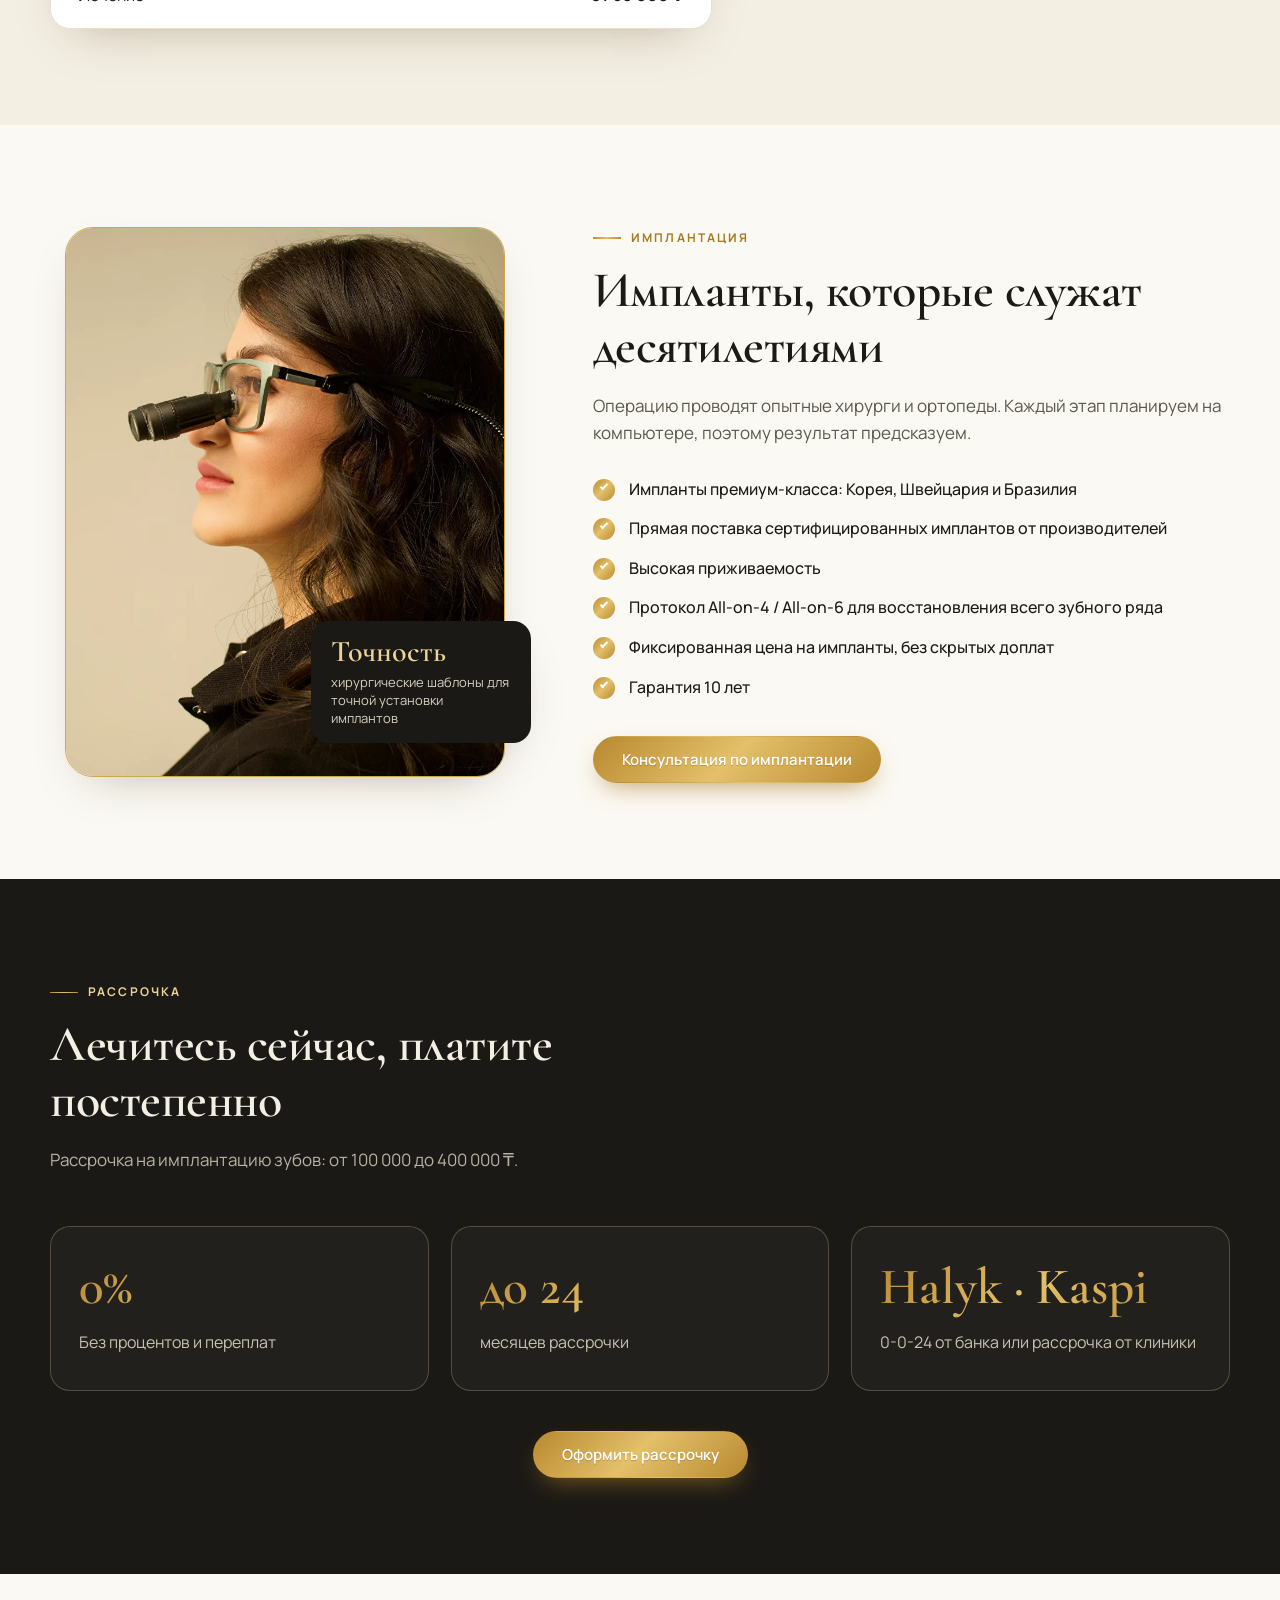
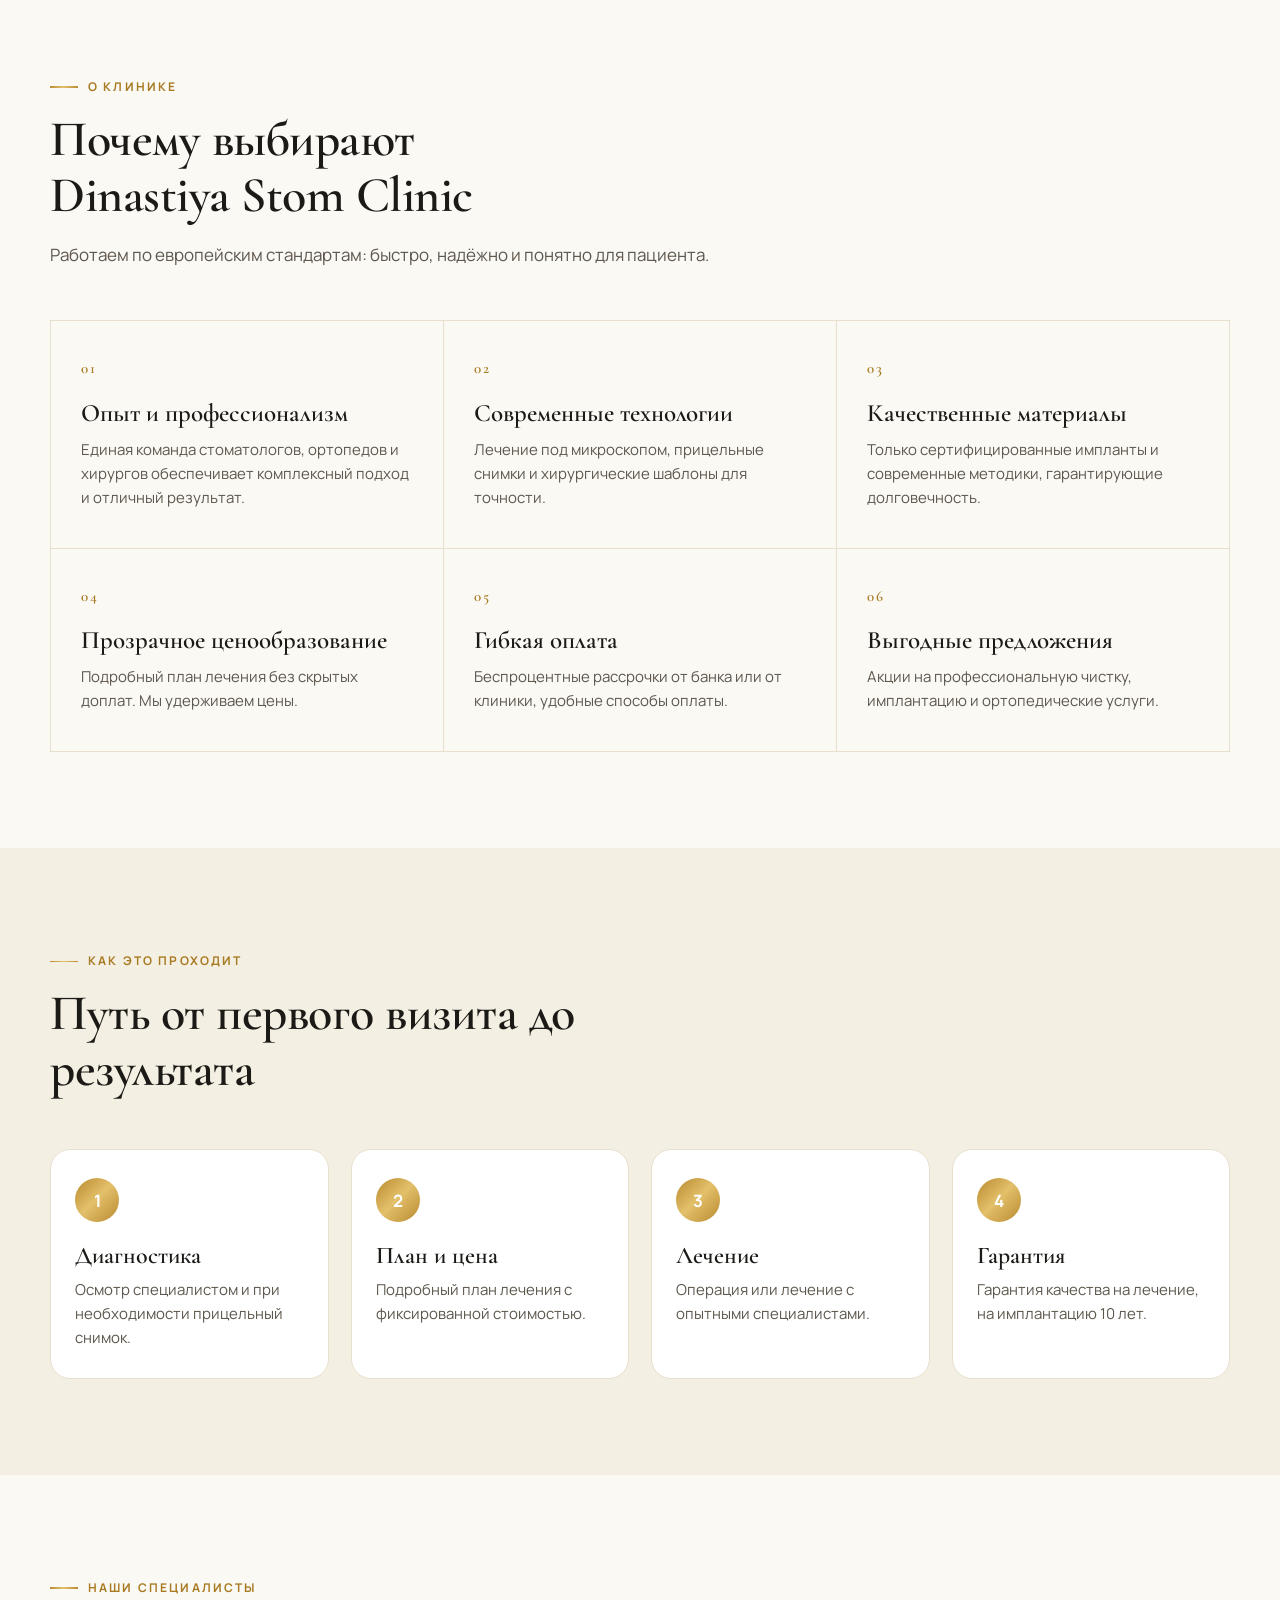
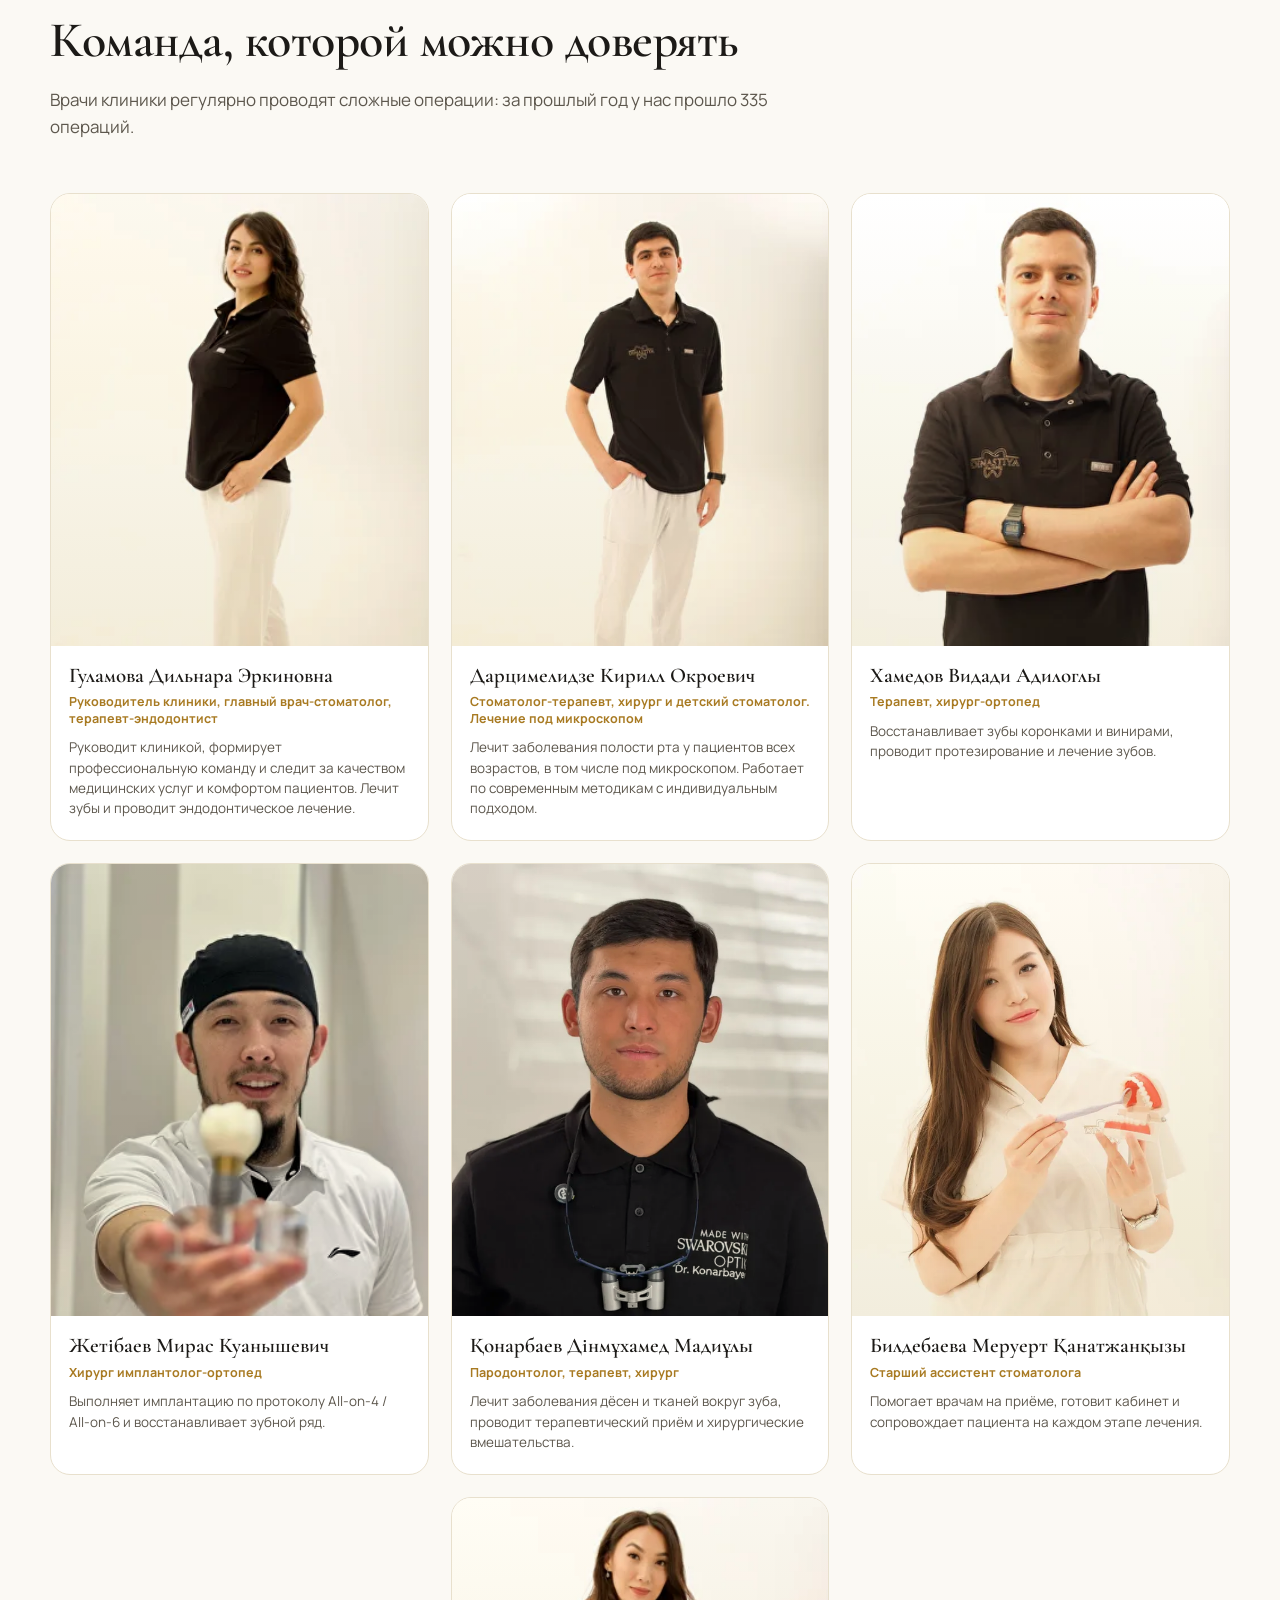
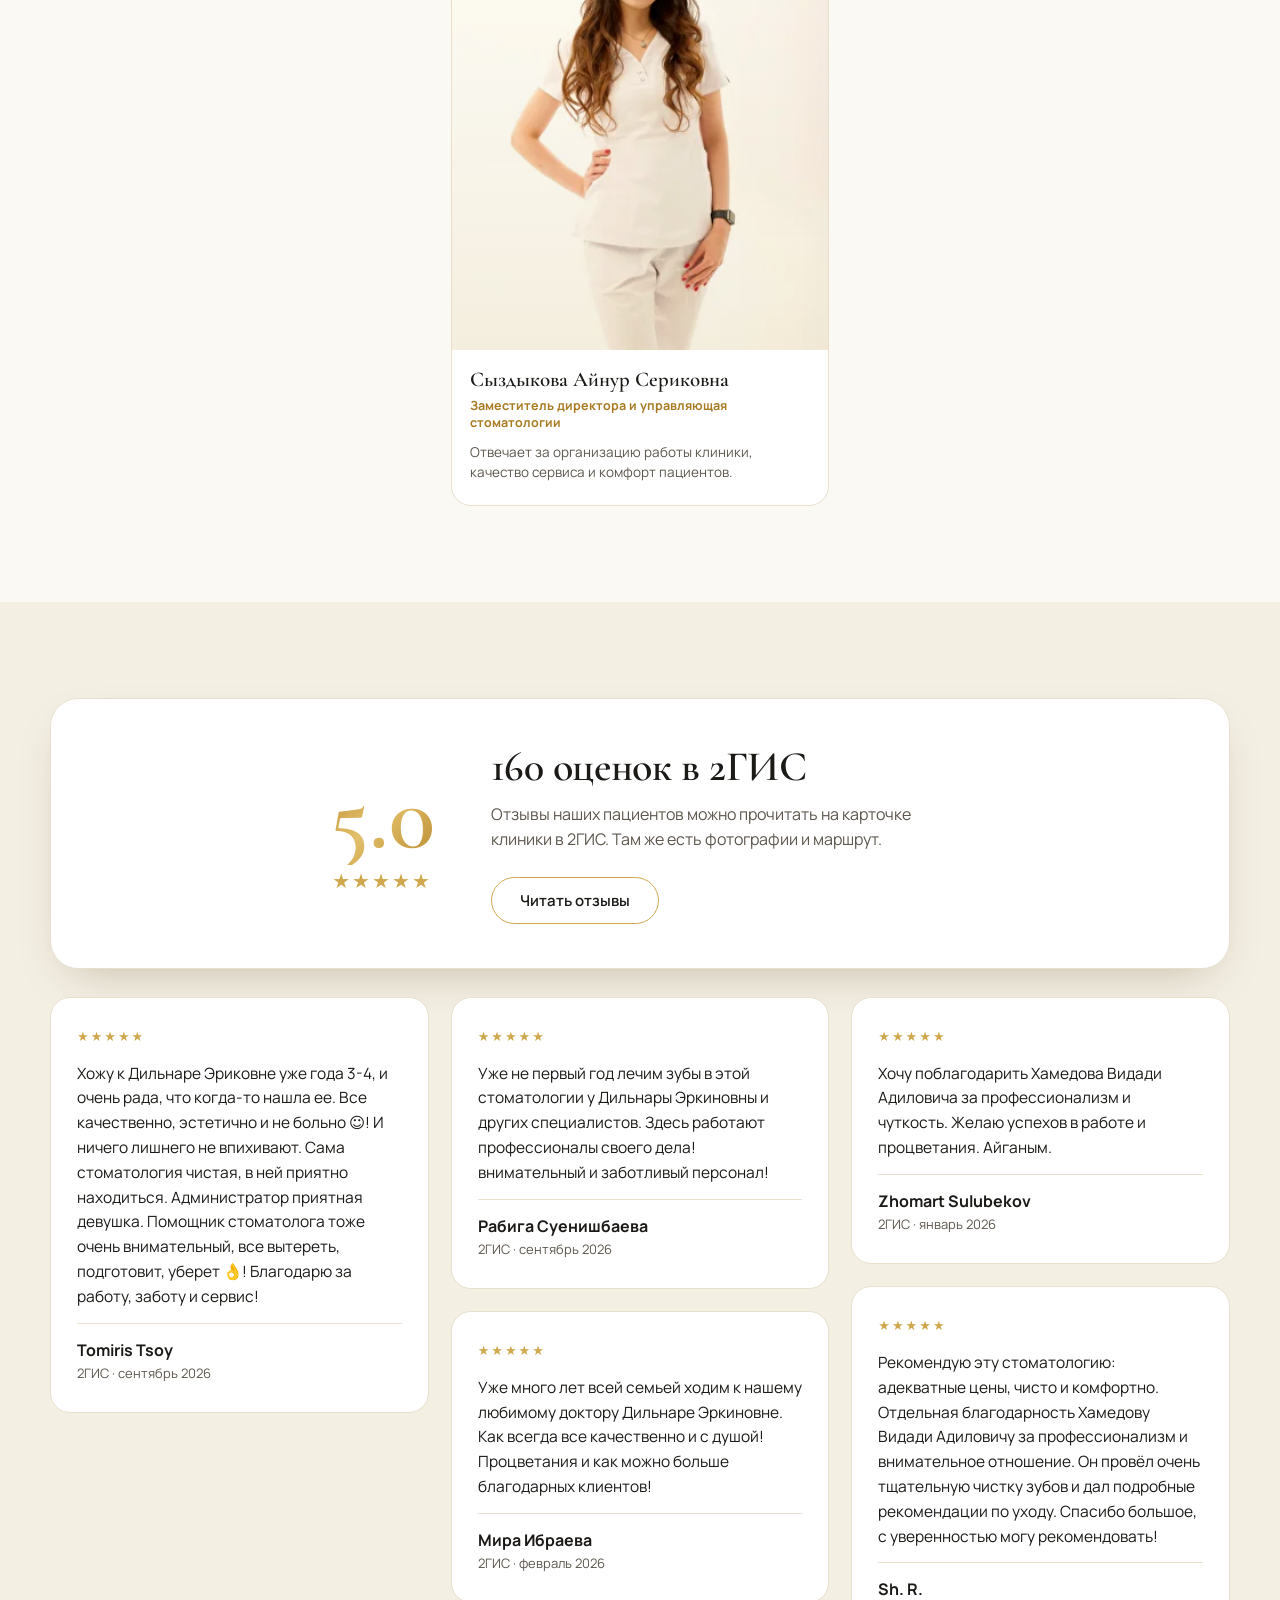
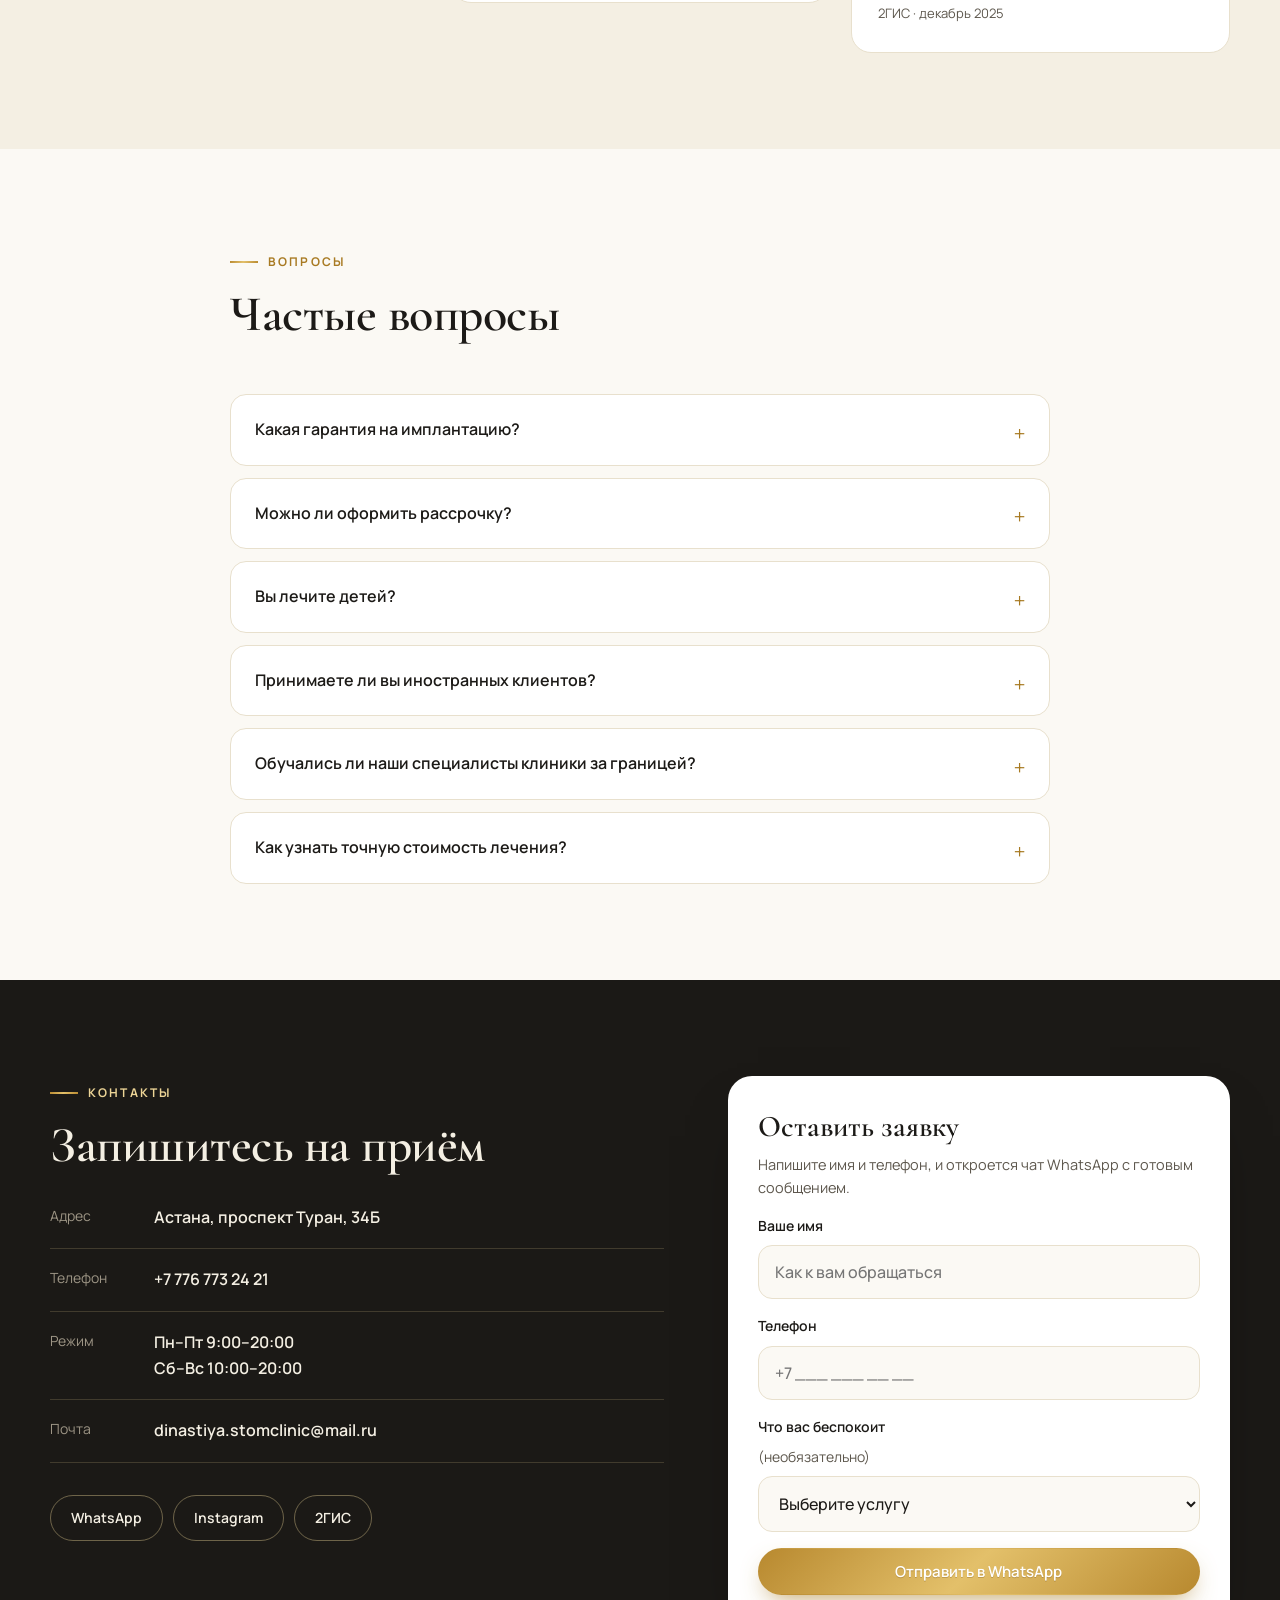
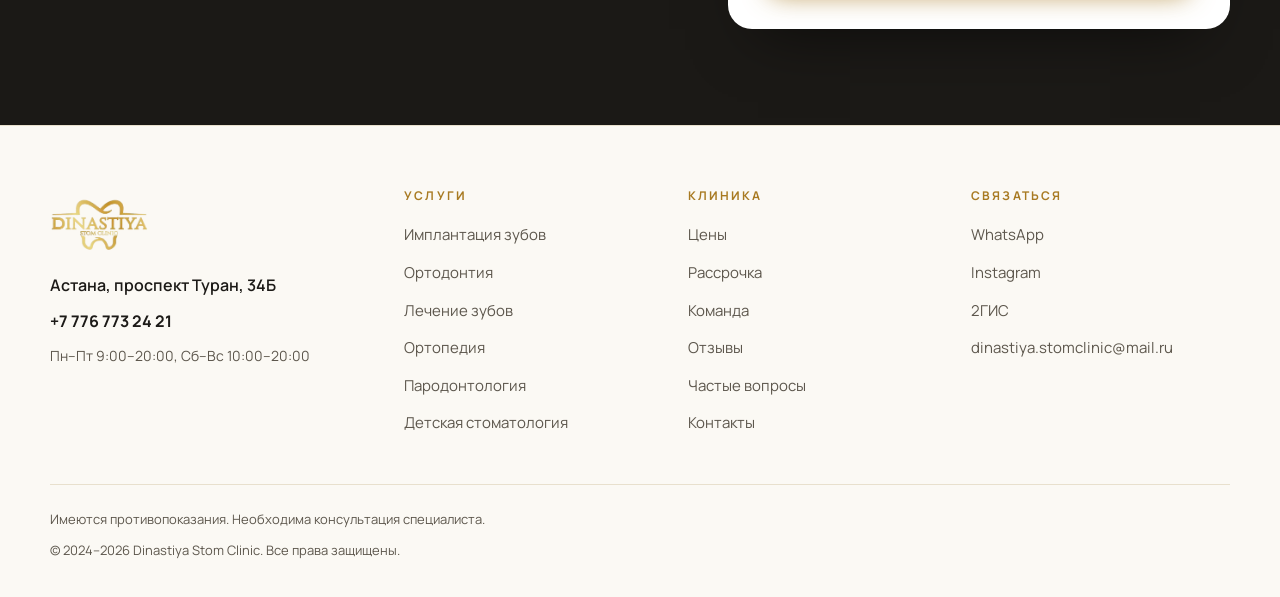
==== commit 29f739fd: "Домен dinastiyastomclinic.com: CNAME, canonical, sitemap Co-Authored-By: Claude Sonnet 5.5 <noreply@" ====
--- a/index.html
+++ b/index.html
@@ -6,14 +6,14 @@
   <title>Dinastiya Stom Clinic — стоматология в Астане: имплантация, ортодонтия, лечение</title>
   <meta name="description" content="Стоматология Dinastiya Stom Clinic в Астане, пр. Туран 34Б. Имплантация All-on-4/6 с гарантией 10 лет, ортодонтия, лечение и протезирование зубов, детская стоматология. Рассрочка 0-0-24.">
   <meta name="theme-color" content="#fbf9f4">
-  <link rel="canonical" href="https://dinastiyastomclinic.kz/">
+  <link rel="canonical" href="https://dinastiyastomclinic.com/">
   <link rel="icon" href="/img/logo.webp" type="image/webp">
 
   <meta property="og:type" content="website">
   <meta property="og:title" content="Dinastiya Stom Clinic — стоматология в Астане">
   <meta property="og:description" content="Имплантация с гарантией 10 лет, ортодонтия, лечение и протезирование. Рассрочка без процентов до 24 месяцев.">
-  <meta property="og:url" content="https://dinastiyastomclinic.kz/">
-  <meta property="og:image" content="https://dinastiyastomclinic.kz/img/team.webp">
+  <meta property="og:url" content="https://dinastiyastomclinic.com/">
+  <meta property="og:image" content="https://dinastiyastomclinic.com/img/team.webp">
   <meta property="og:locale" content="ru_RU">
 
   <link rel="preconnect" href="https://fonts.googleapis.com">
@@ -26,9 +26,9 @@
     "@context": "https://schema.org",
     "@type": "Dentist",
     "name": "Dinastiya Stom Clinic",
-    "url": "https://dinastiyastomclinic.kz/",
-    "image": "https://dinastiyastomclinic.kz/img/team.webp",
-    "logo": "https://dinastiyastomclinic.kz/img/logo.webp",
+    "url": "https://dinastiyastomclinic.com/",
+    "image": "https://dinastiyastomclinic.com/img/team.webp",
+    "logo": "https://dinastiyastomclinic.com/img/logo.webp",
     "telephone": "+77767732421",
     "email": "dinastiya.stomclinic@mail.ru",
     "address": {
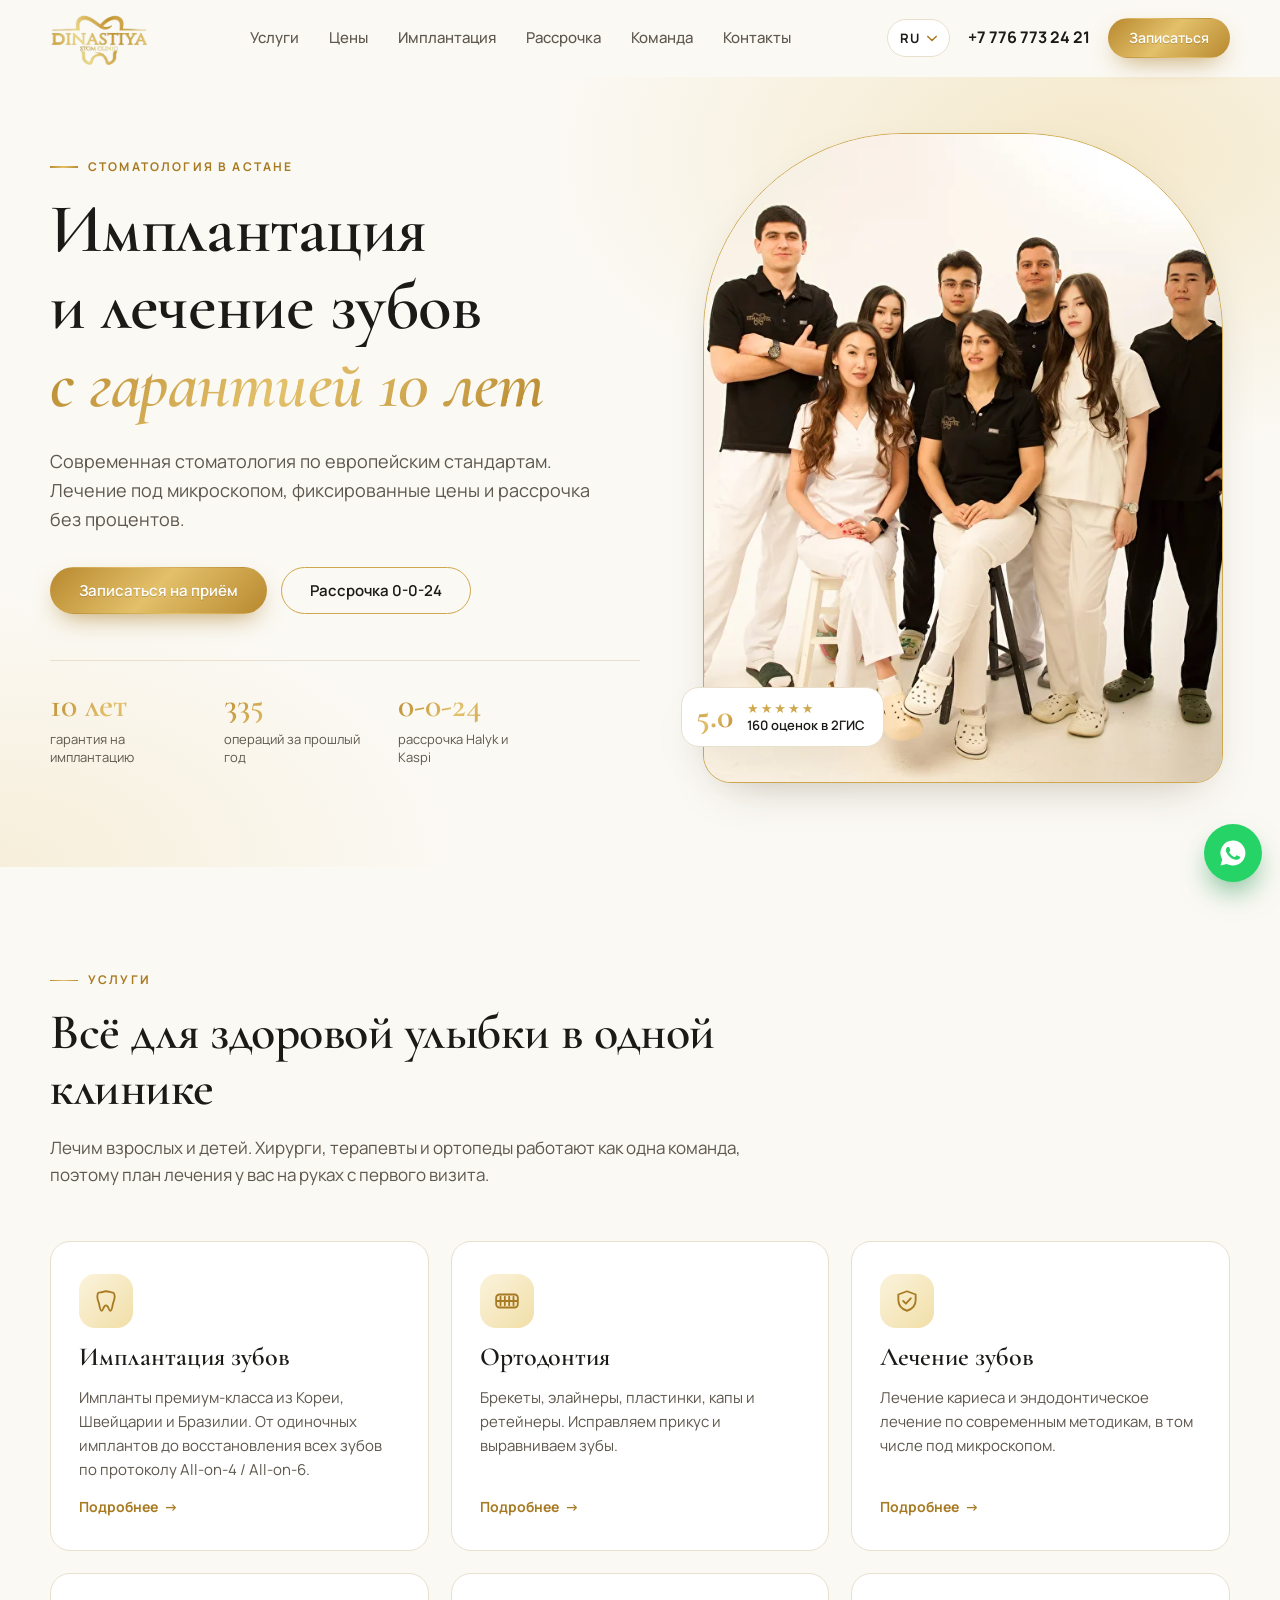
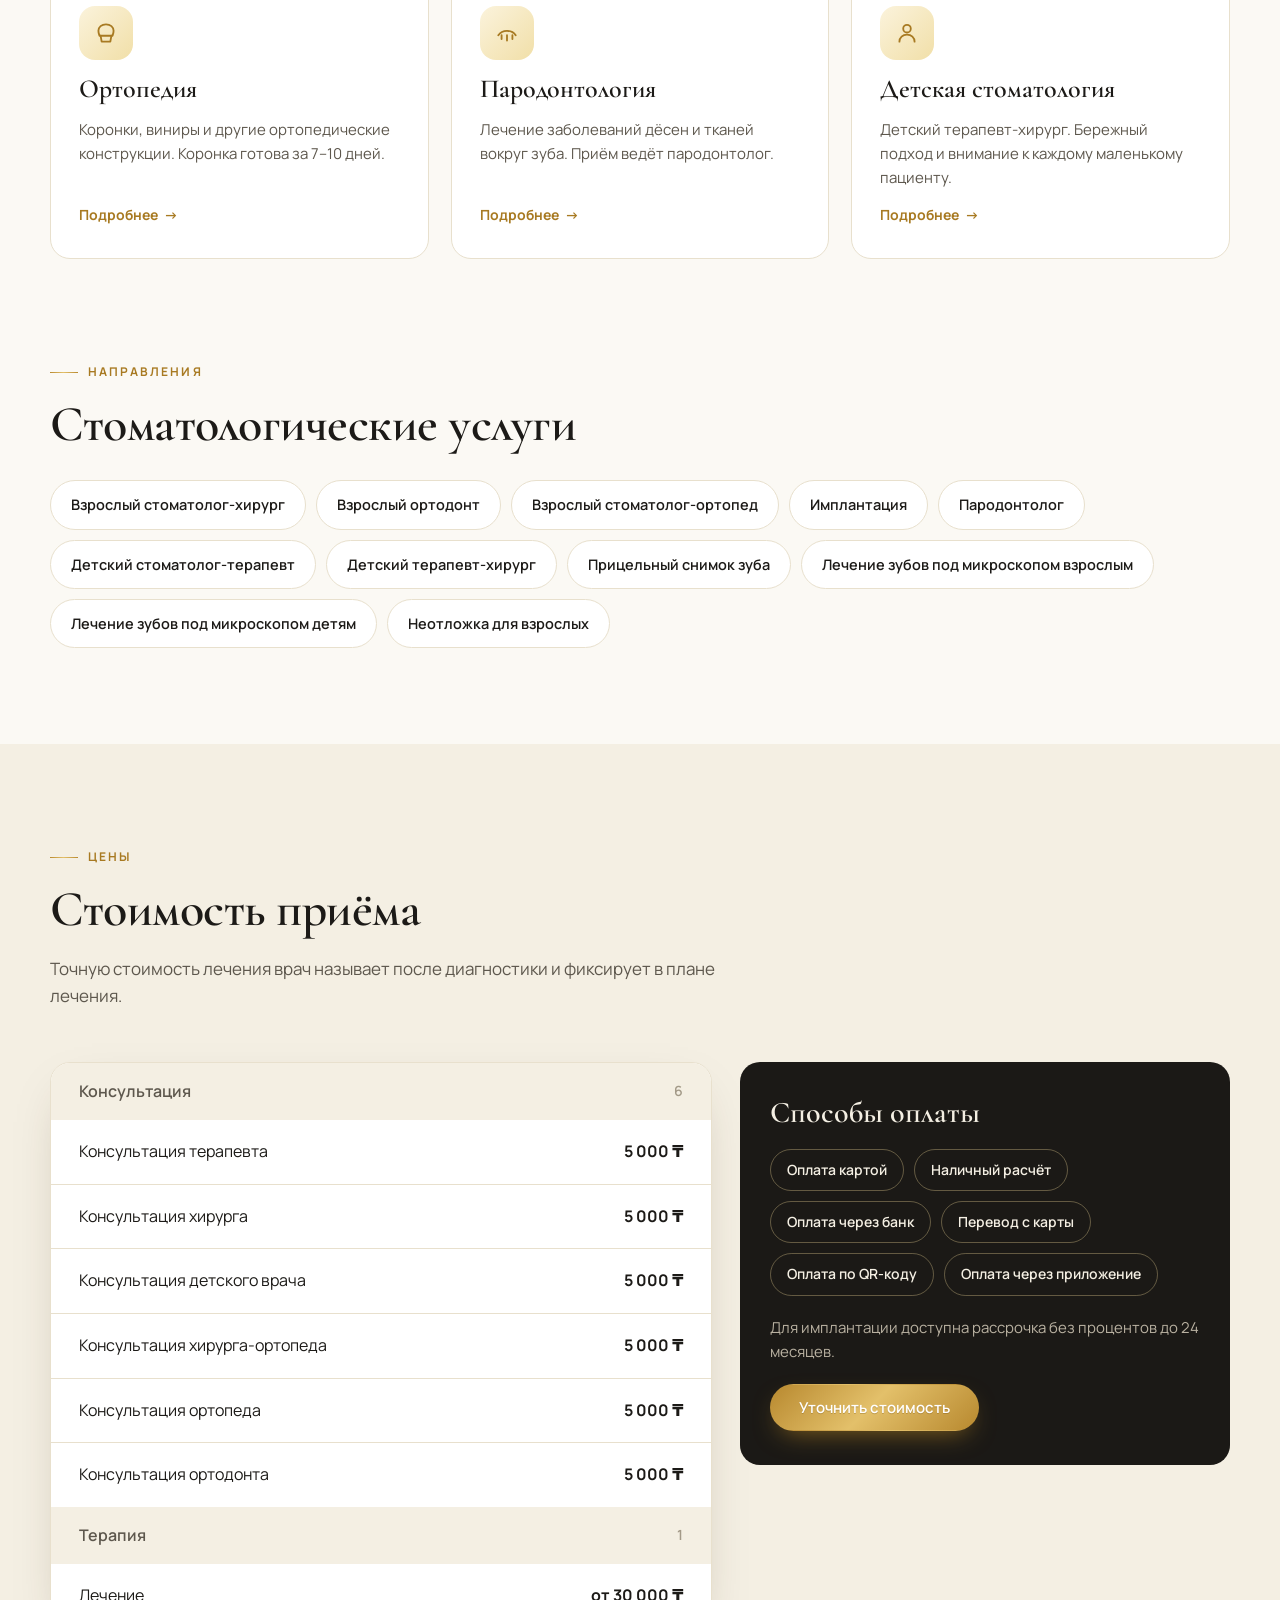
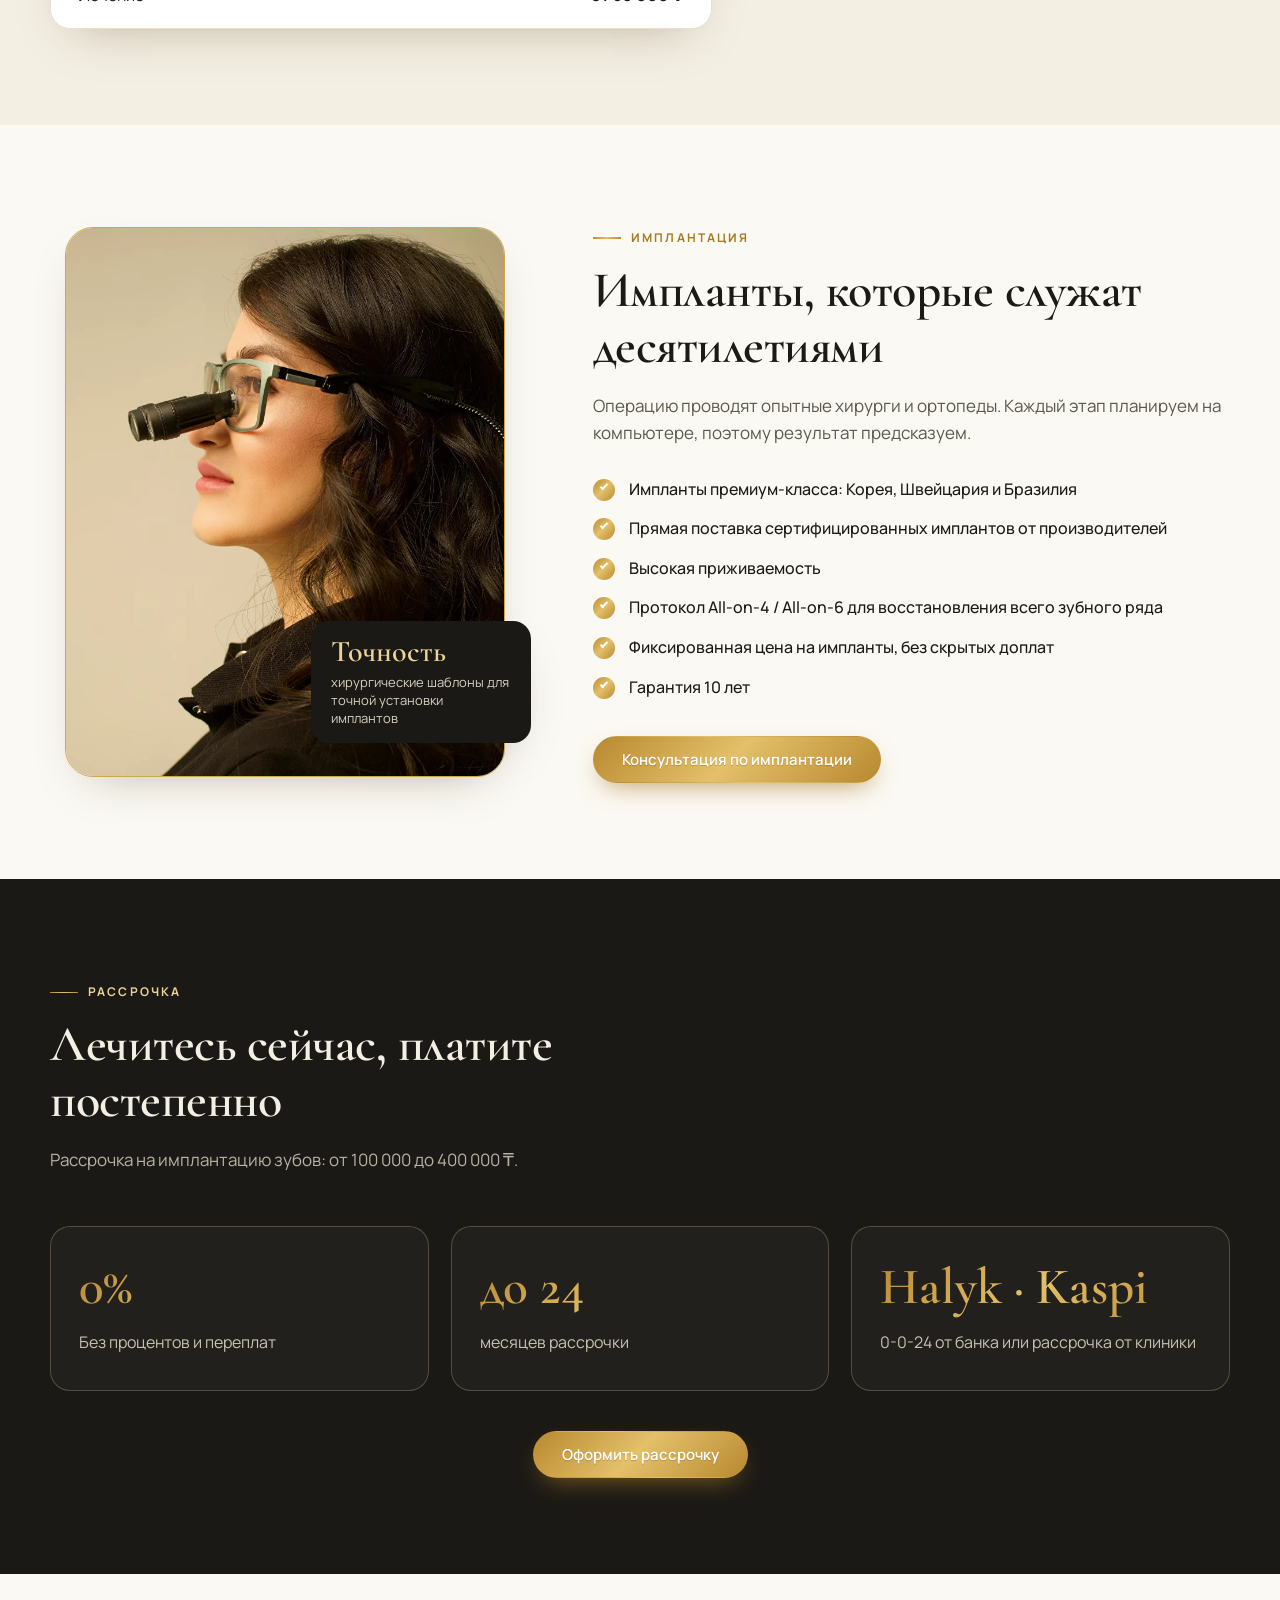
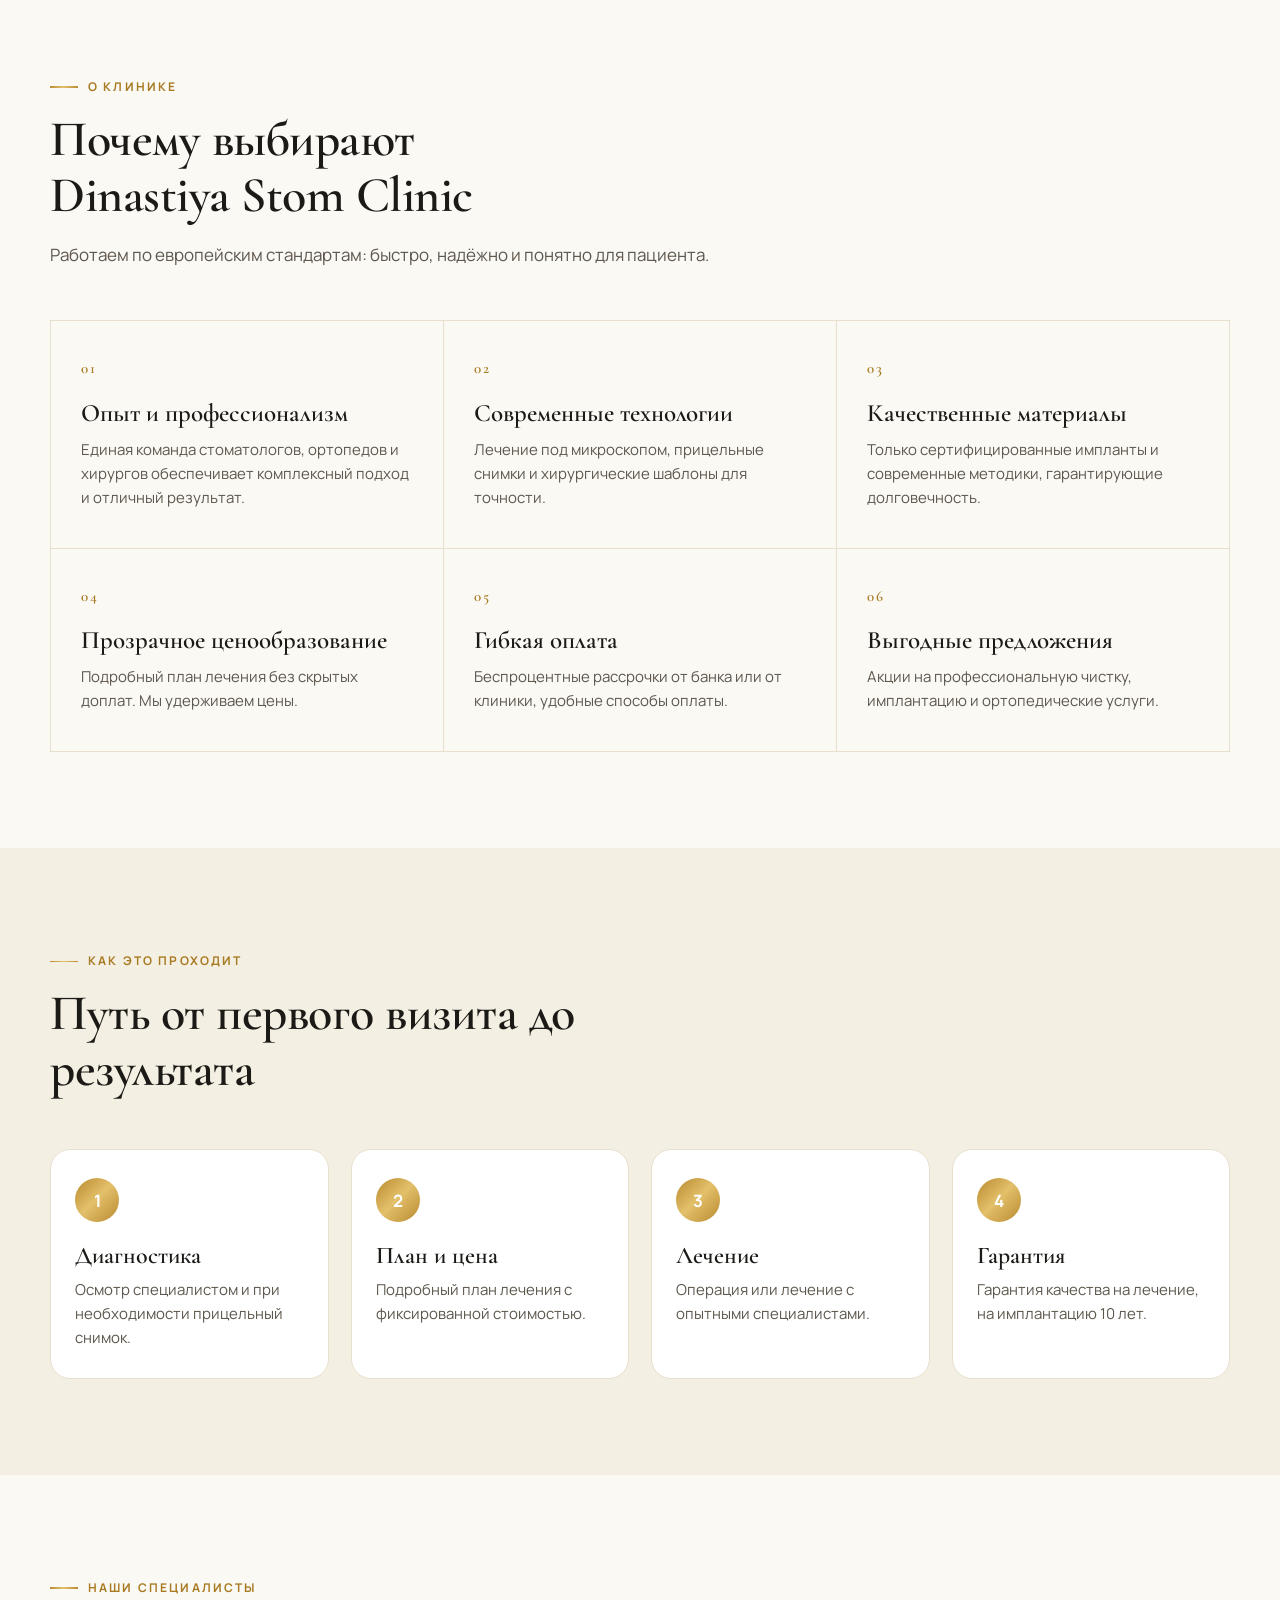
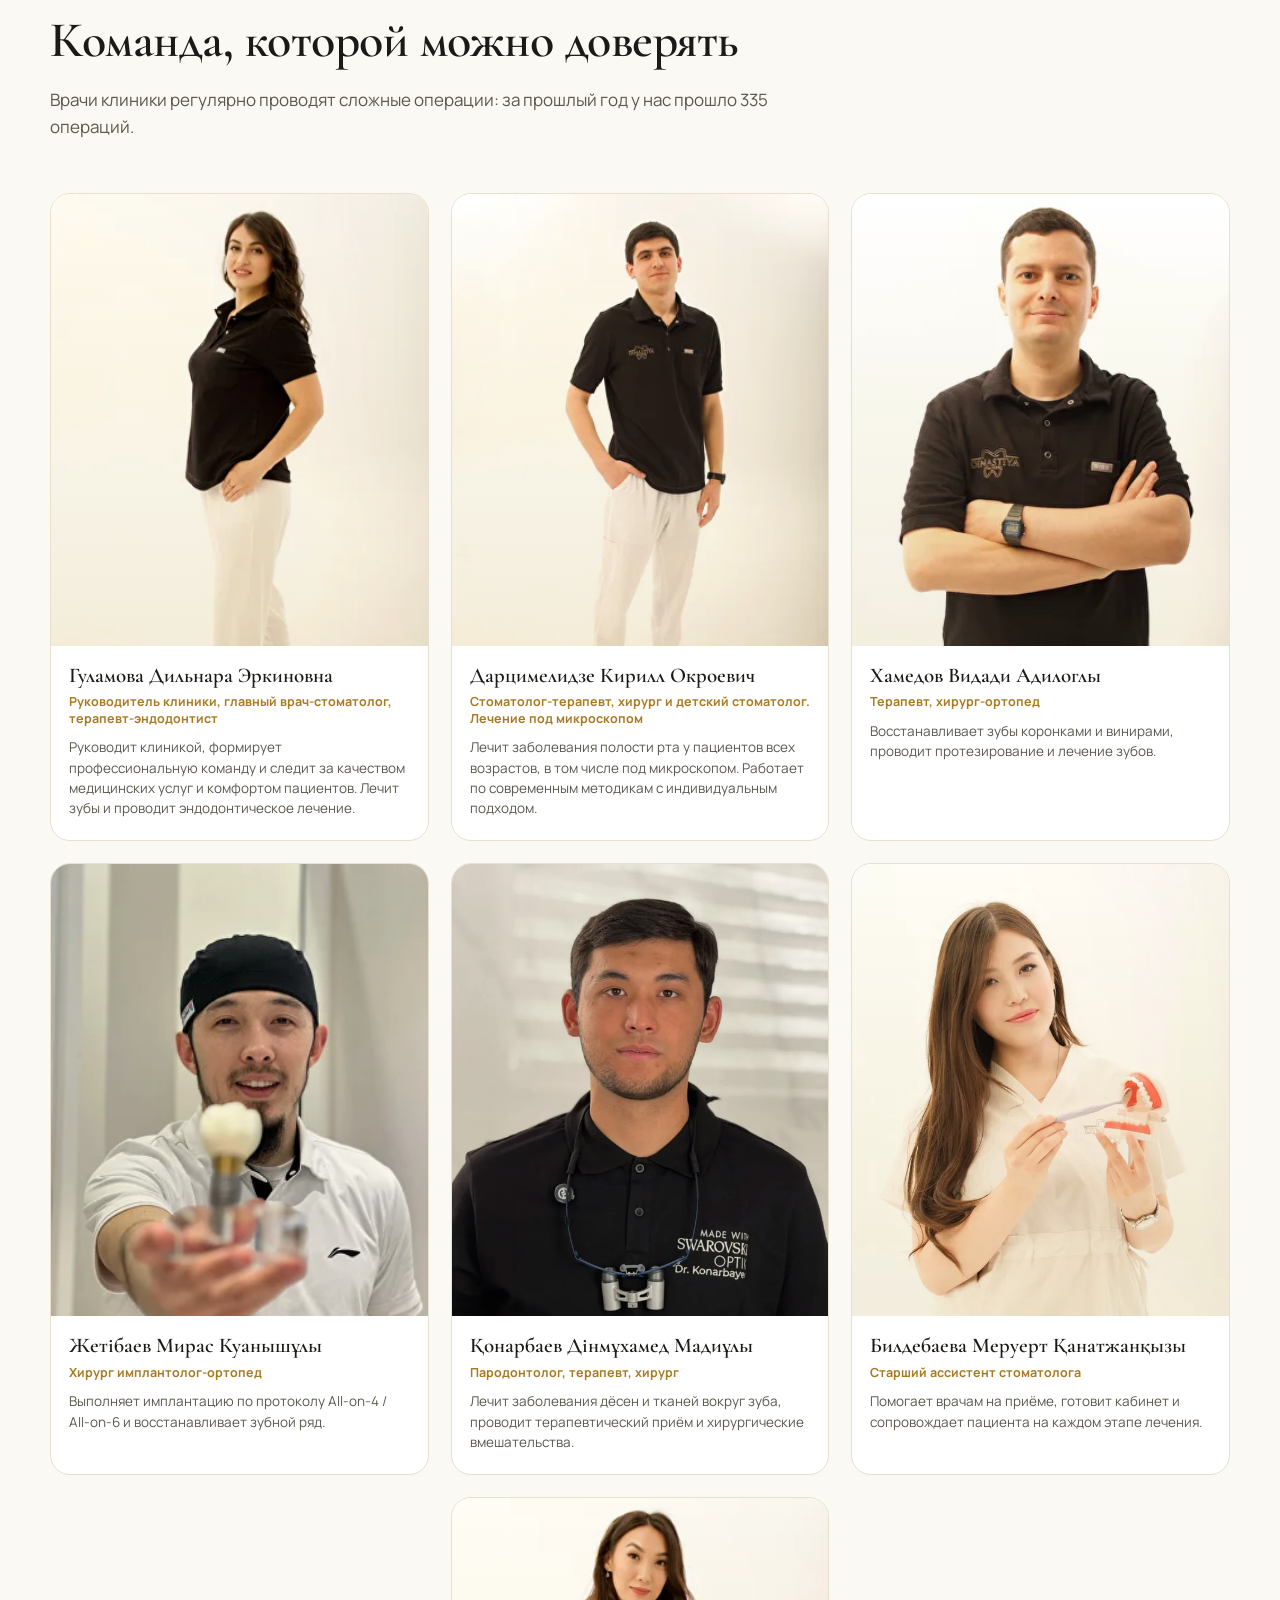
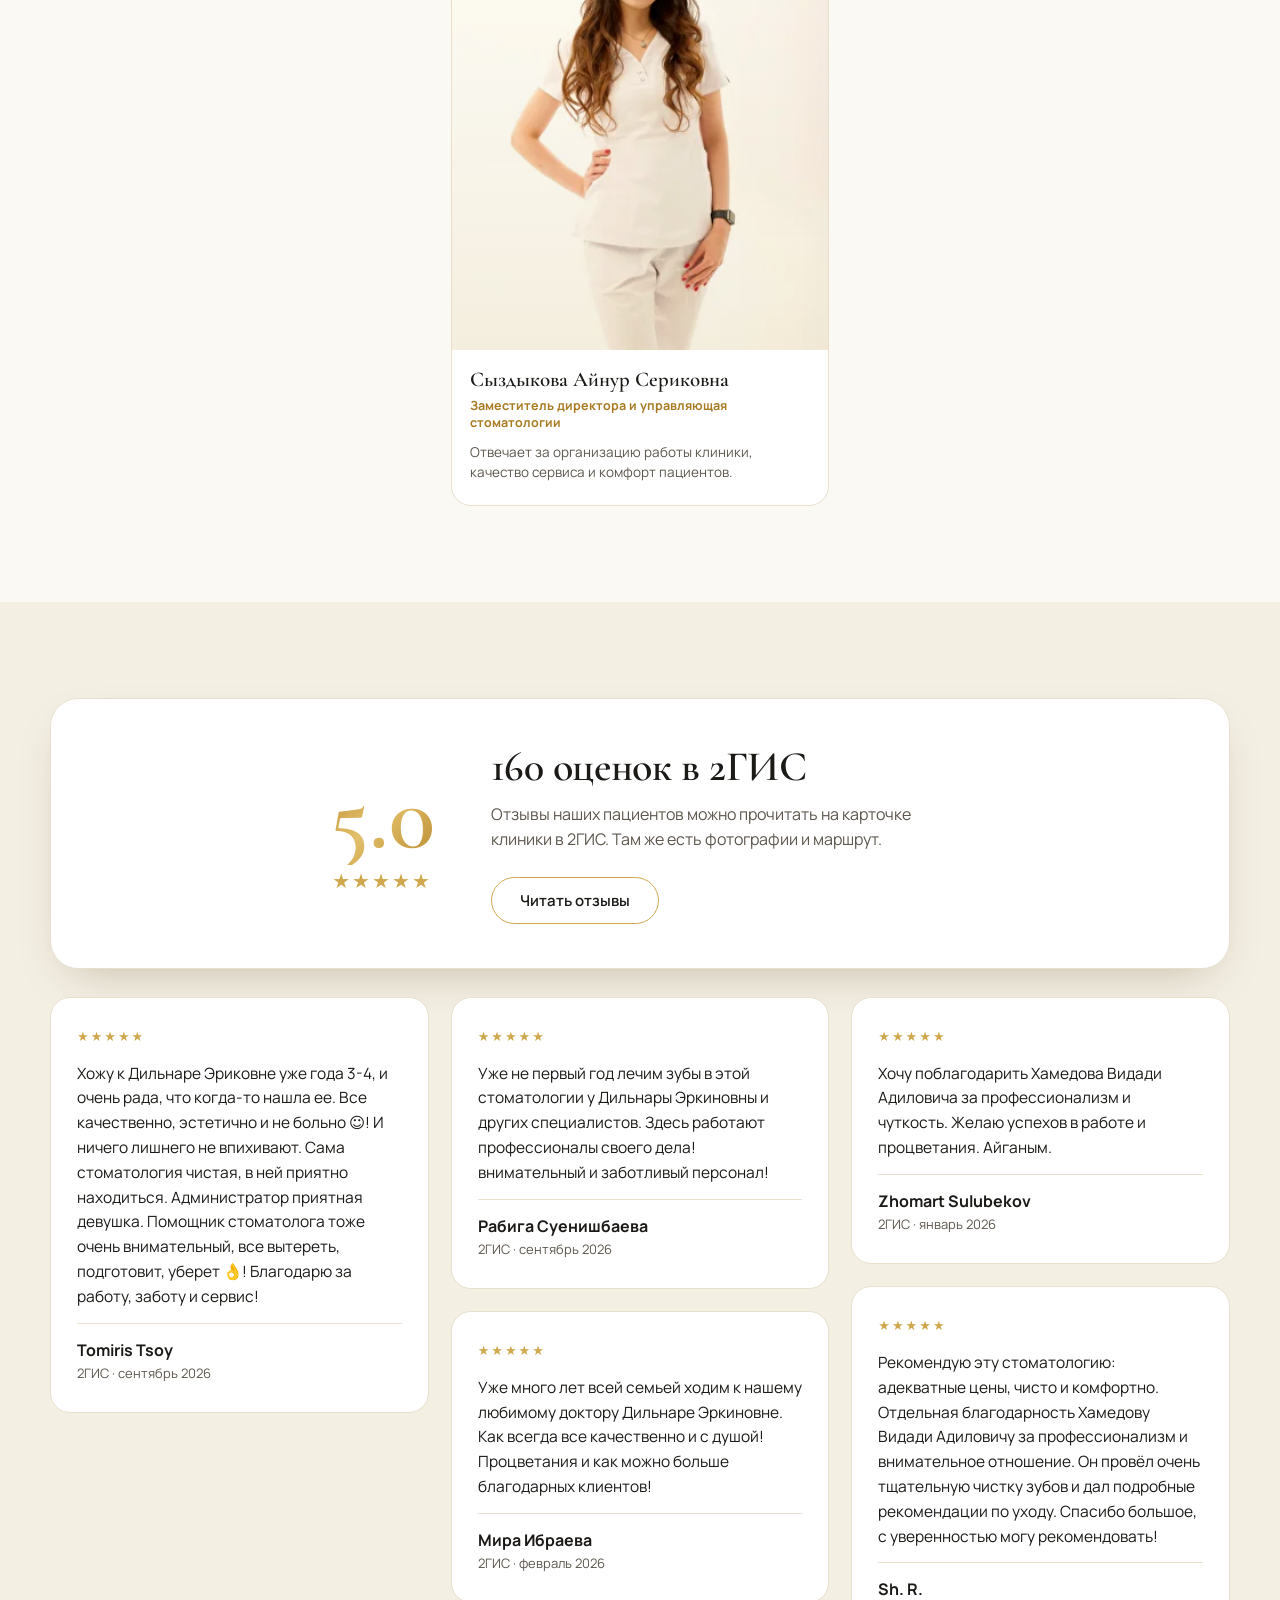
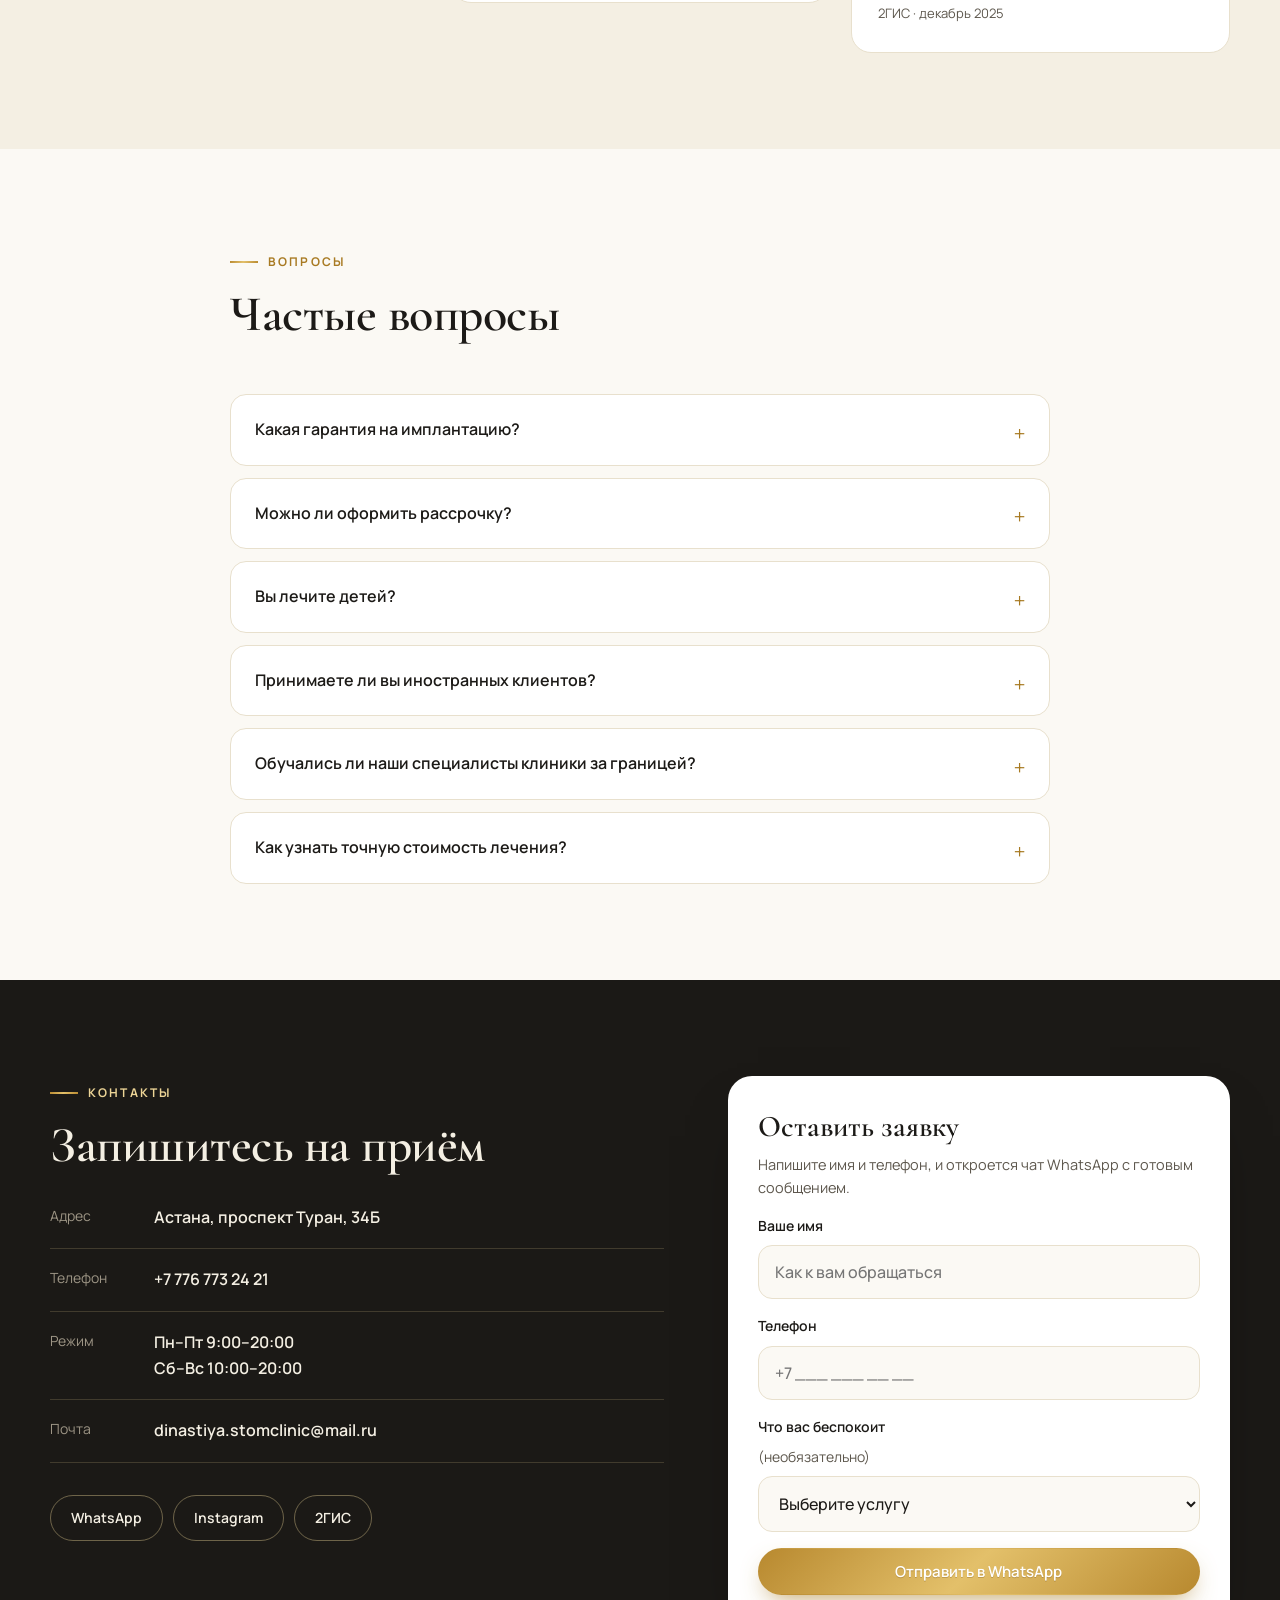
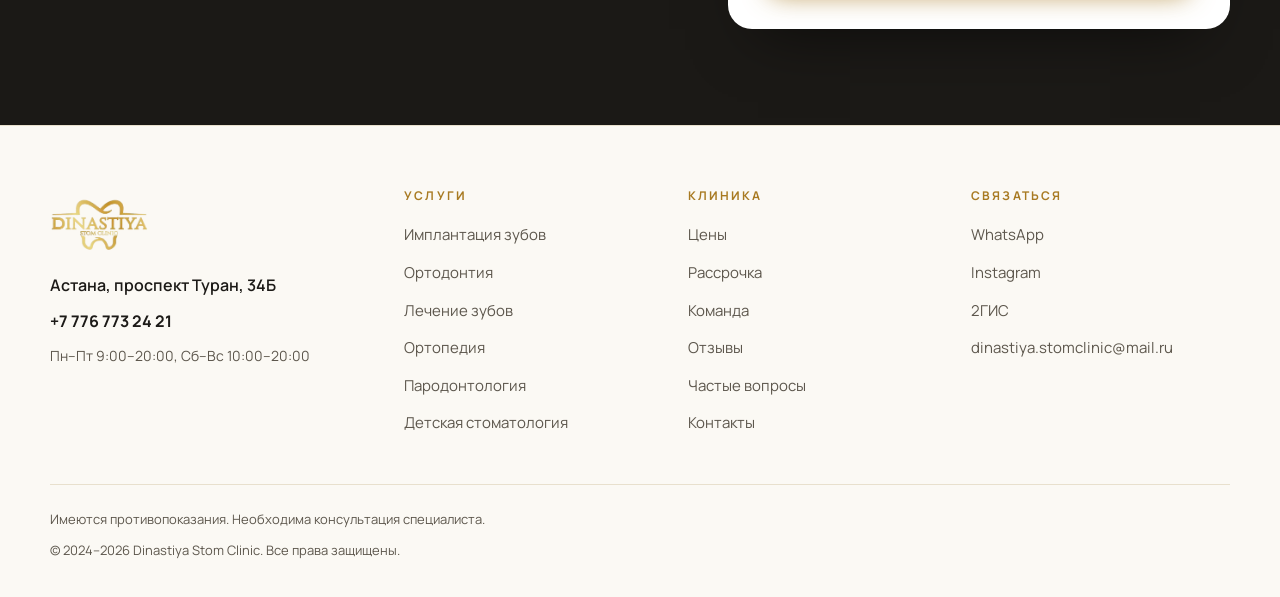
==== commit 744fba68: "Custom domain: dinastiyastomclinic.gdev.uk Co-Authored-By: Claude Sonnet 5.5 <noreply@anthropic.com>" ====
--- a/index.html
+++ b/index.html
@@ -6,14 +6,14 @@
   <title>Dinastiya Stom Clinic — стоматология в Астане: имплантация, ортодонтия, лечение</title>
   <meta name="description" content="Стоматология Dinastiya Stom Clinic в Астане, пр. Туран 34Б. Имплантация All-on-4/6 с гарантией 10 лет, ортодонтия, лечение и протезирование зубов, детская стоматология. Рассрочка 0-0-24.">
   <meta name="theme-color" content="#fbf9f4">
-  <link rel="canonical" href="https://dinastiyastomclinic.com/">
+  <link rel="canonical" href="https://dinastiyastomclinic.gdev.uk/">
   <link rel="icon" href="/img/logo.webp" type="image/webp">
 
   <meta property="og:type" content="website">
   <meta property="og:title" content="Dinastiya Stom Clinic — стоматология в Астане">
   <meta property="og:description" content="Имплантация с гарантией 10 лет, ортодонтия, лечение и протезирование. Рассрочка без процентов до 24 месяцев.">
-  <meta property="og:url" content="https://dinastiyastomclinic.com/">
-  <meta property="og:image" content="https://dinastiyastomclinic.com/img/team.webp">
+  <meta property="og:url" content="https://dinastiyastomclinic.gdev.uk/">
+  <meta property="og:image" content="https://dinastiyastomclinic.gdev.uk/img/team.webp">
   <meta property="og:locale" content="ru_RU">
 
   <link rel="preconnect" href="https://fonts.googleapis.com">
@@ -26,9 +26,9 @@
     "@context": "https://schema.org",
     "@type": "Dentist",
     "name": "Dinastiya Stom Clinic",
-    "url": "https://dinastiyastomclinic.com/",
-    "image": "https://dinastiyastomclinic.com/img/team.webp",
-    "logo": "https://dinastiyastomclinic.com/img/logo.webp",
+    "url": "https://dinastiyastomclinic.gdev.uk/",
+    "image": "https://dinastiyastomclinic.gdev.uk/img/team.webp",
+    "logo": "https://dinastiyastomclinic.gdev.uk/img/logo.webp",
     "telephone": "+77767732421",
     "email": "dinastiya.stomclinic@mail.ru",
     "address": {
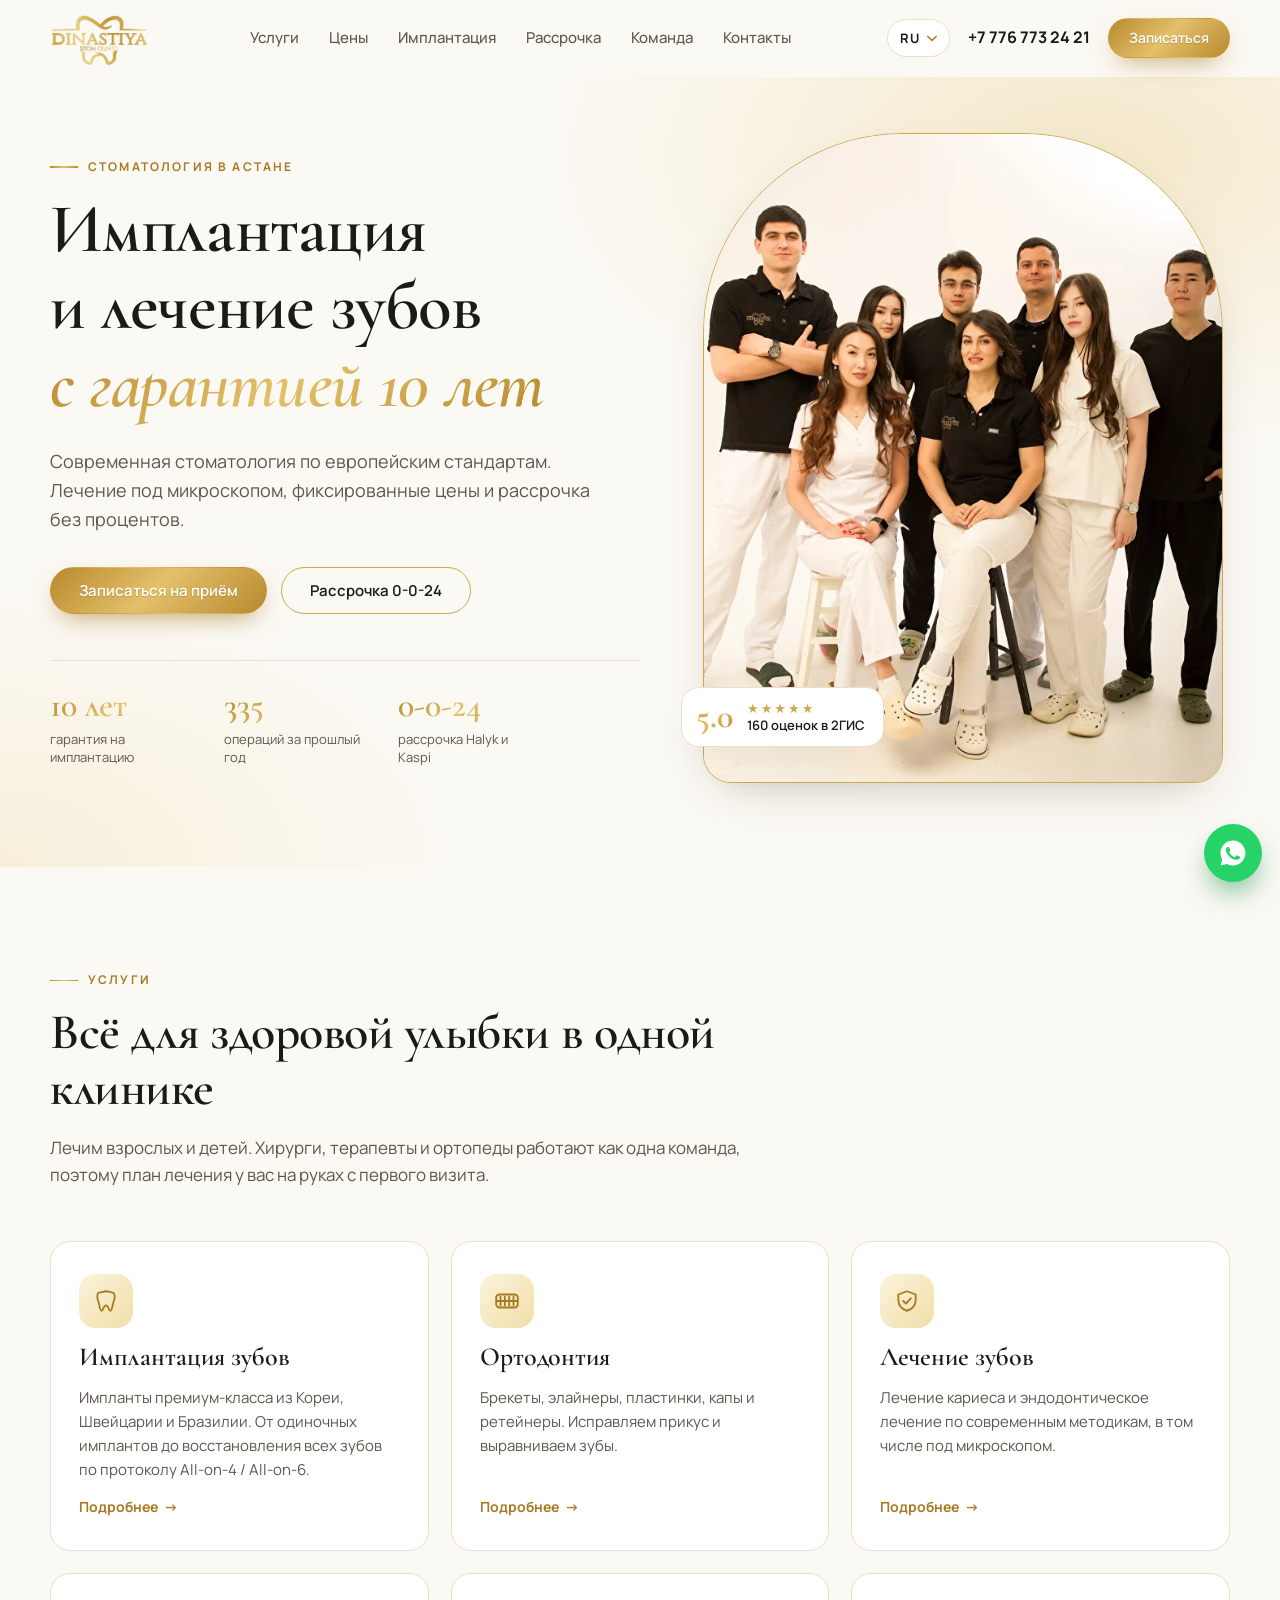
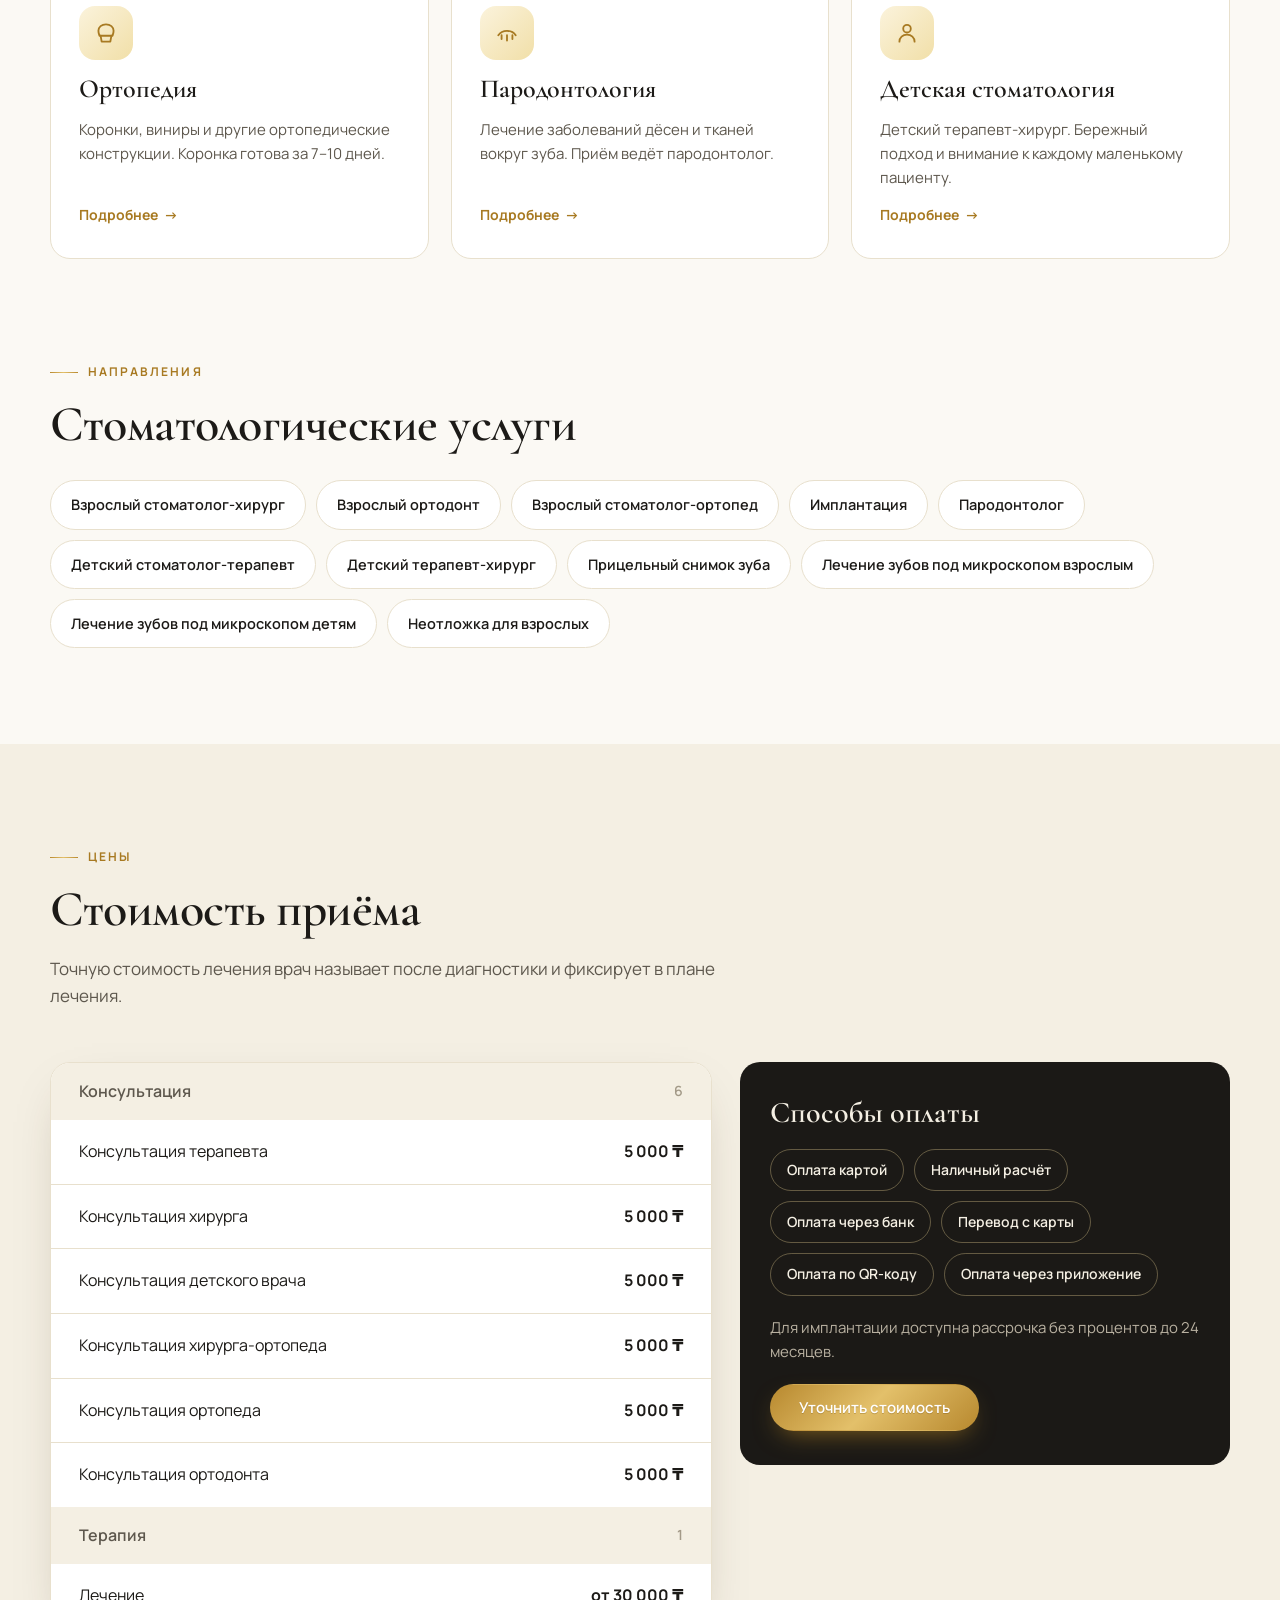
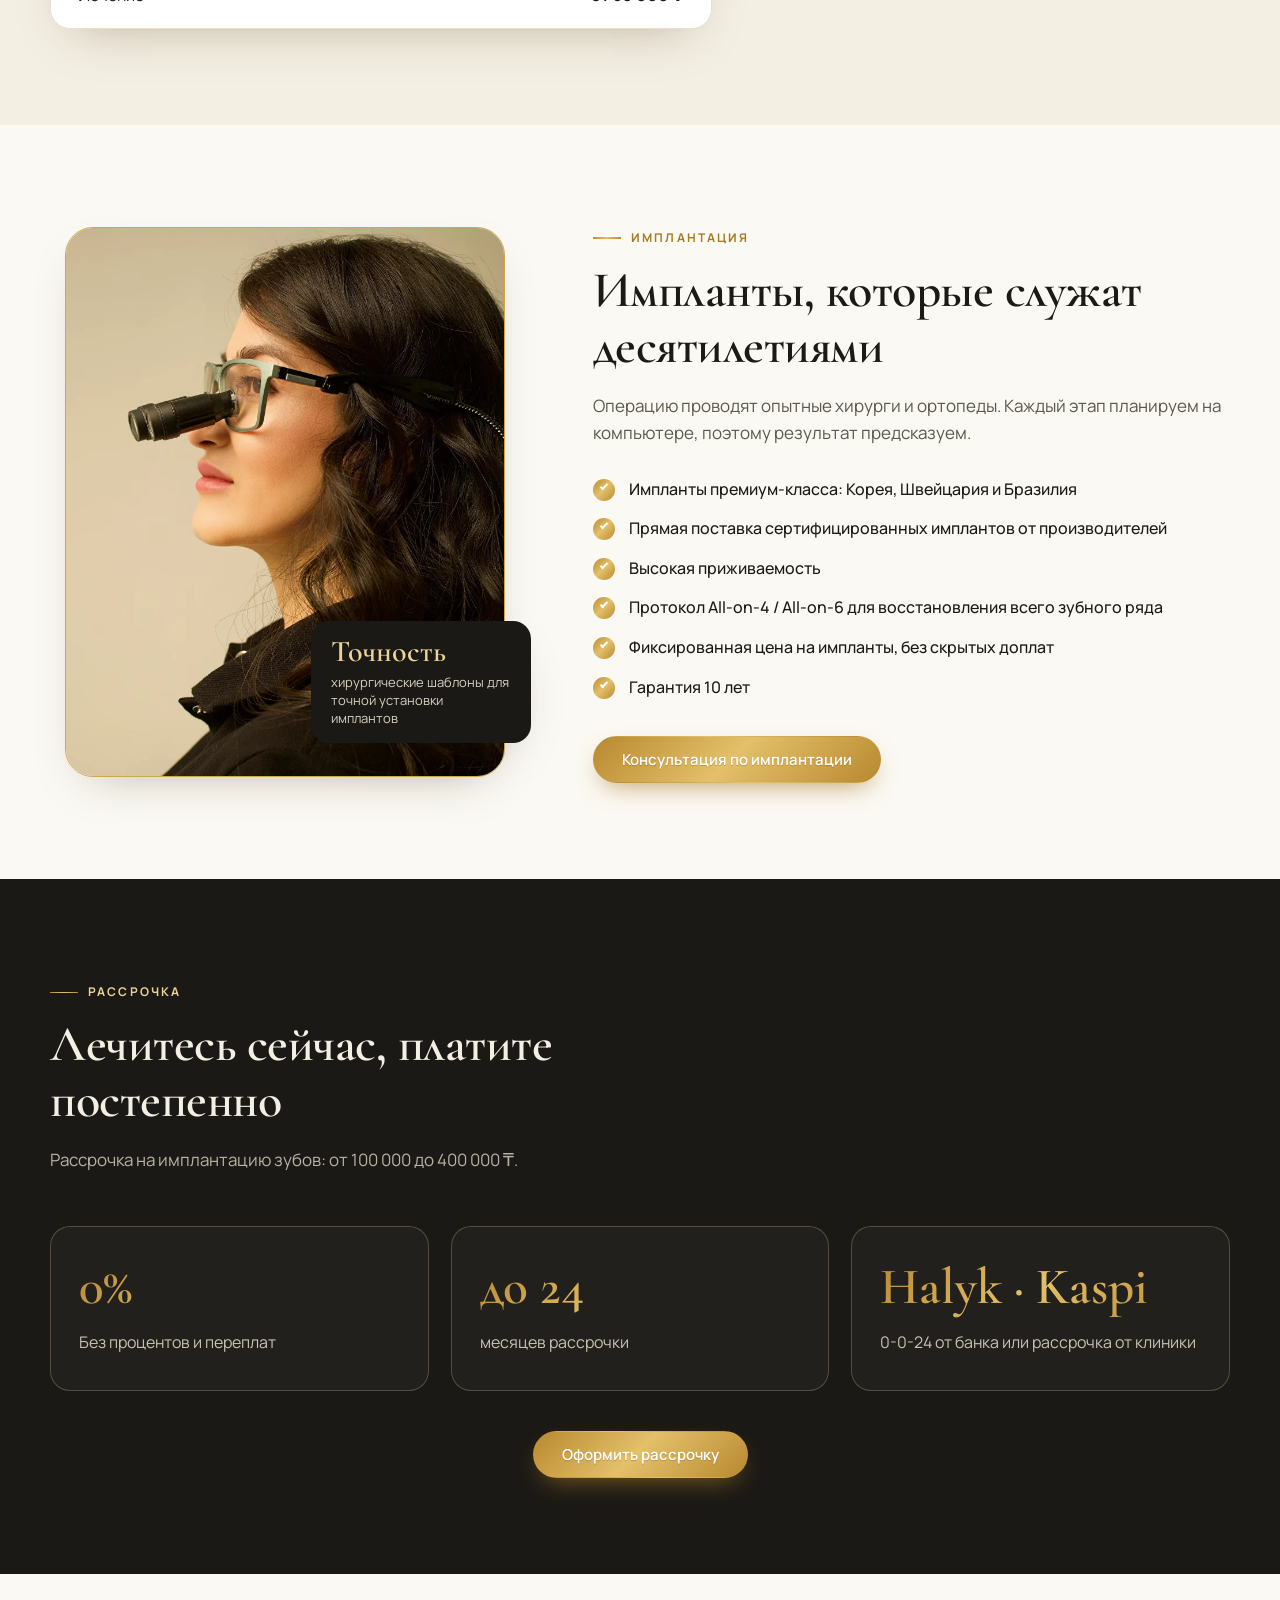
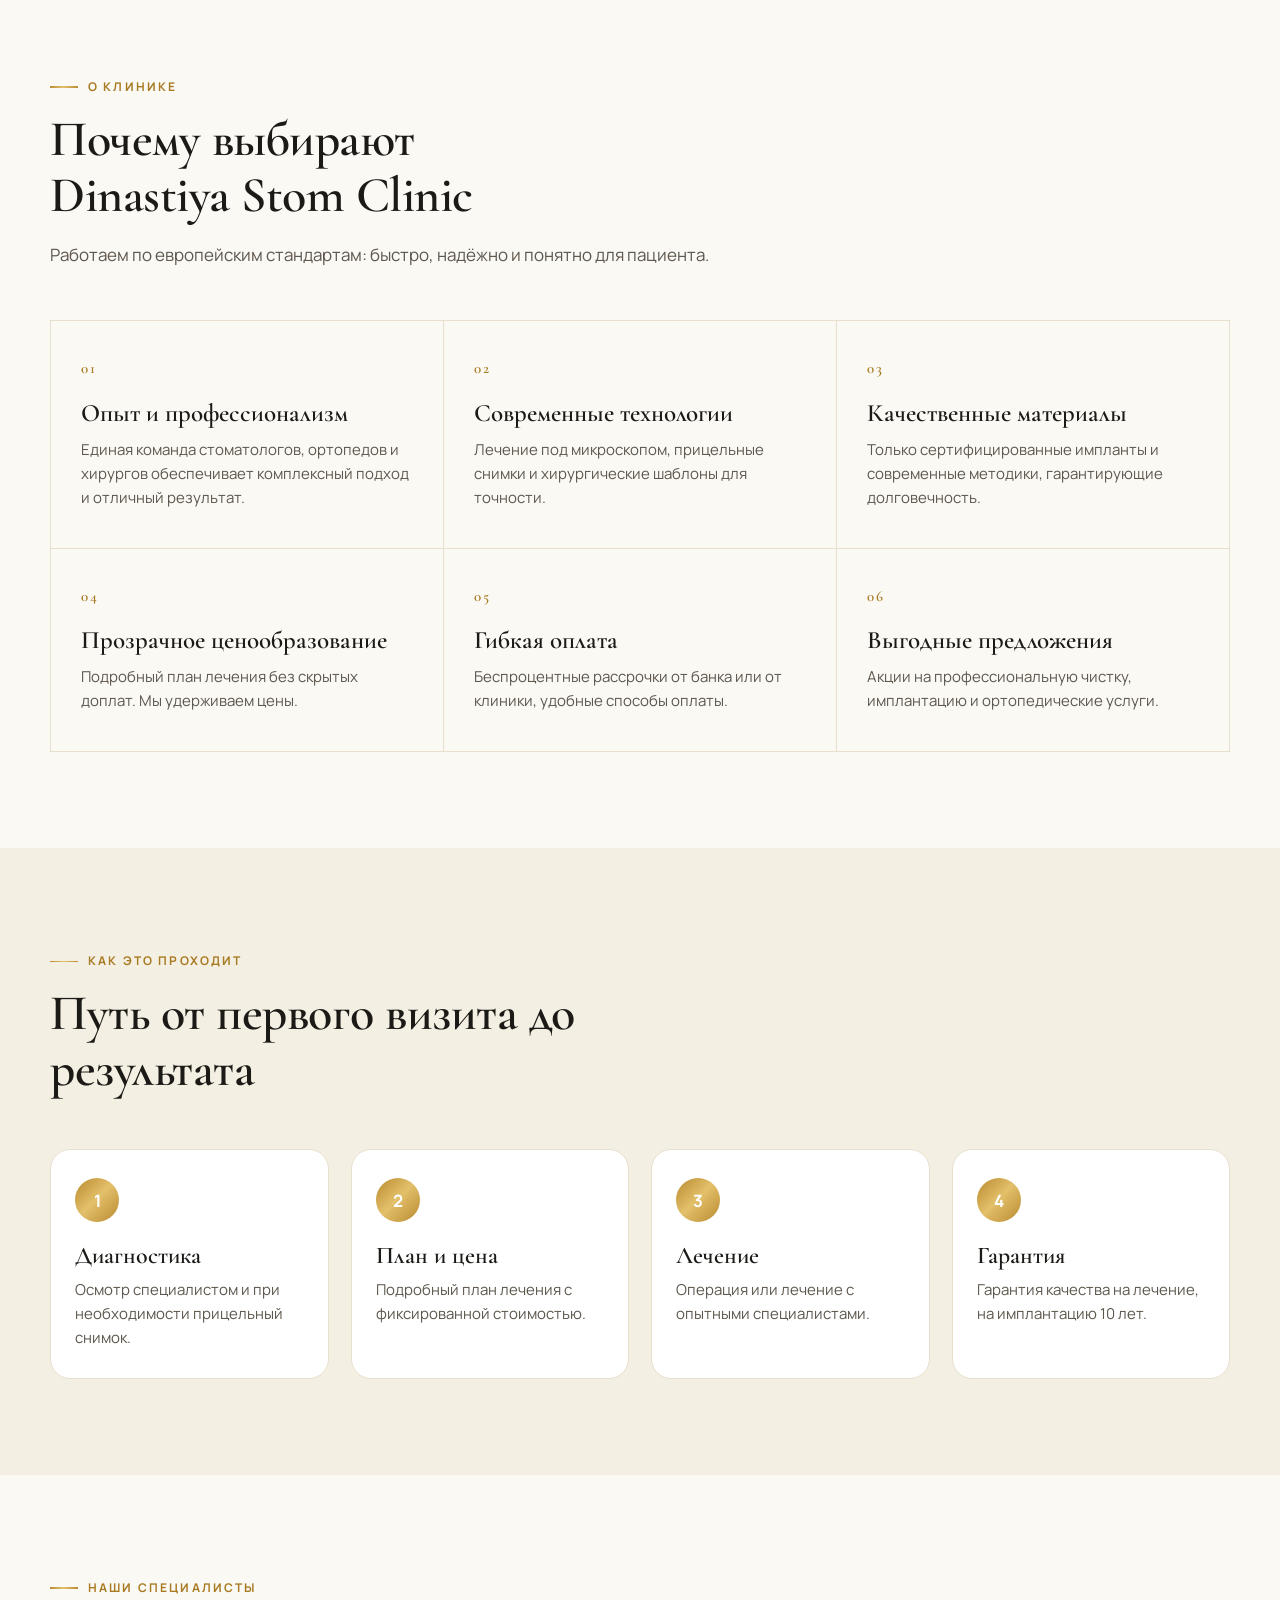
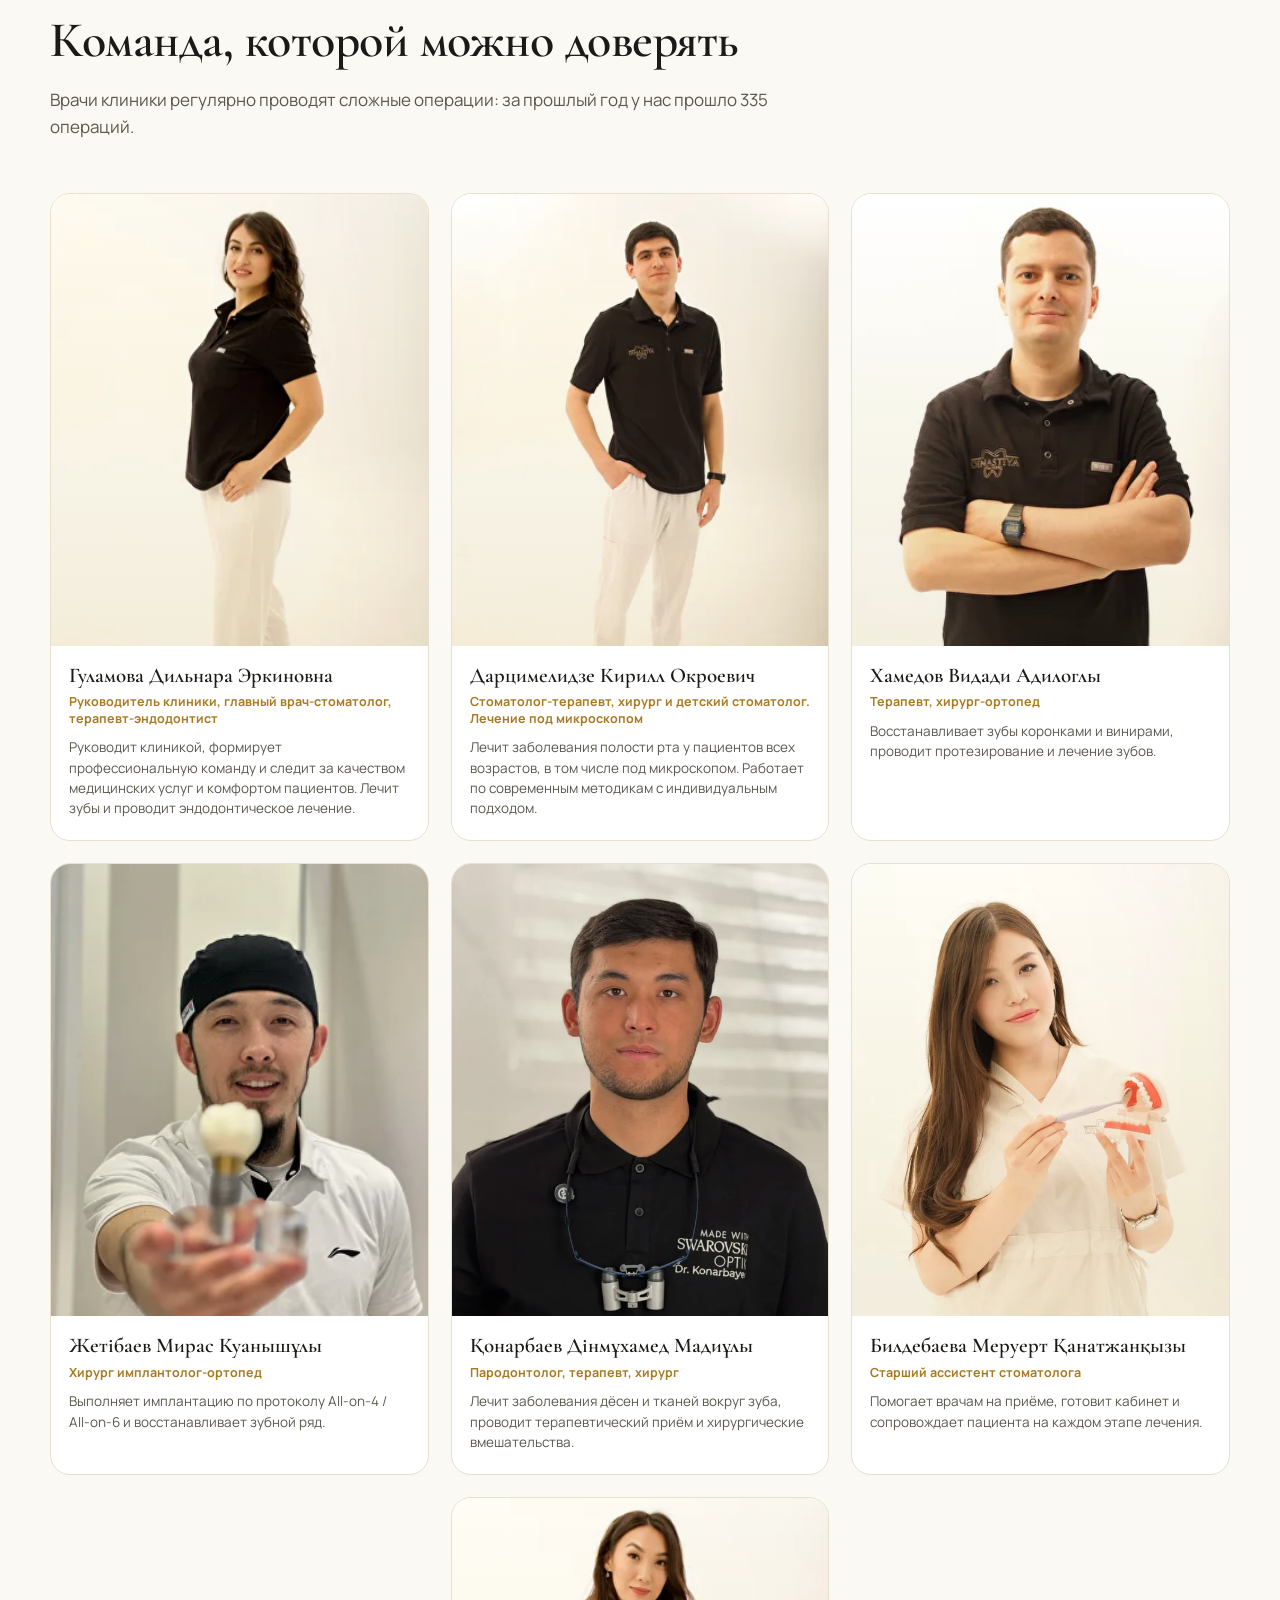
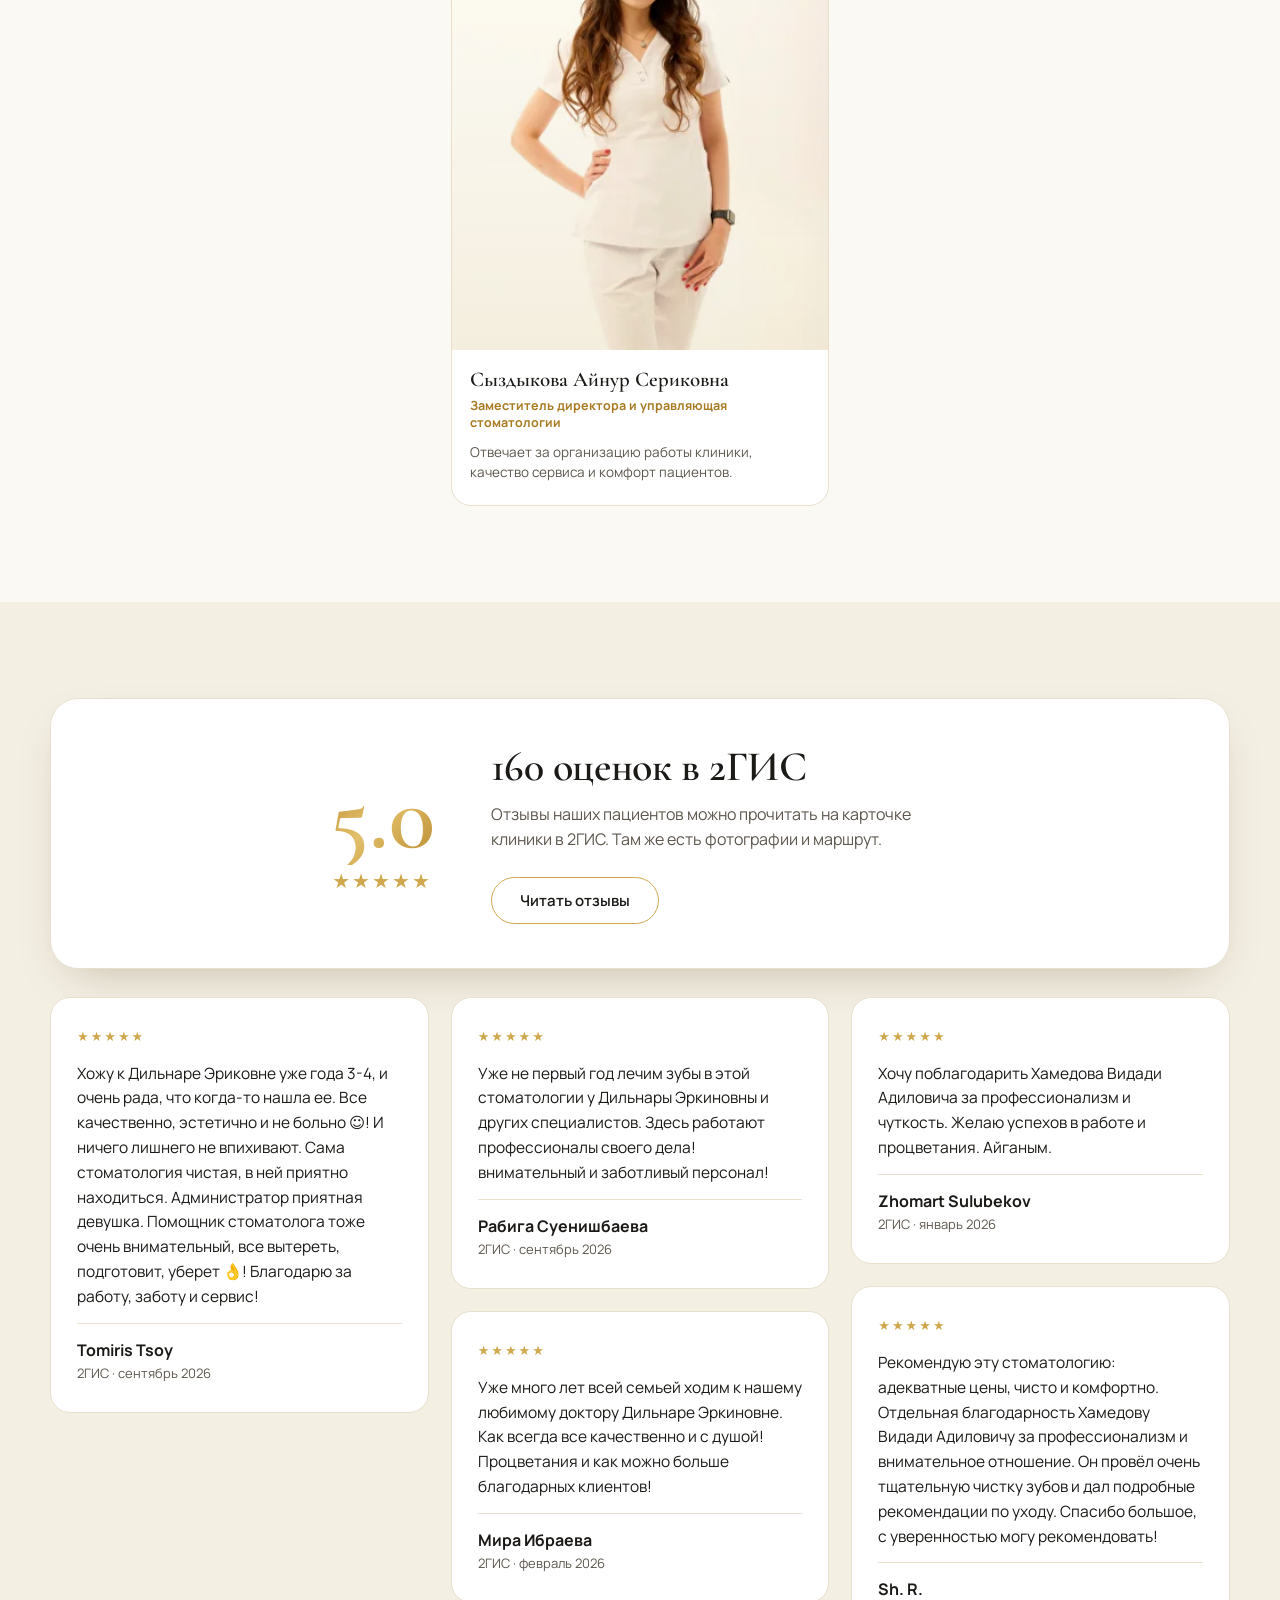
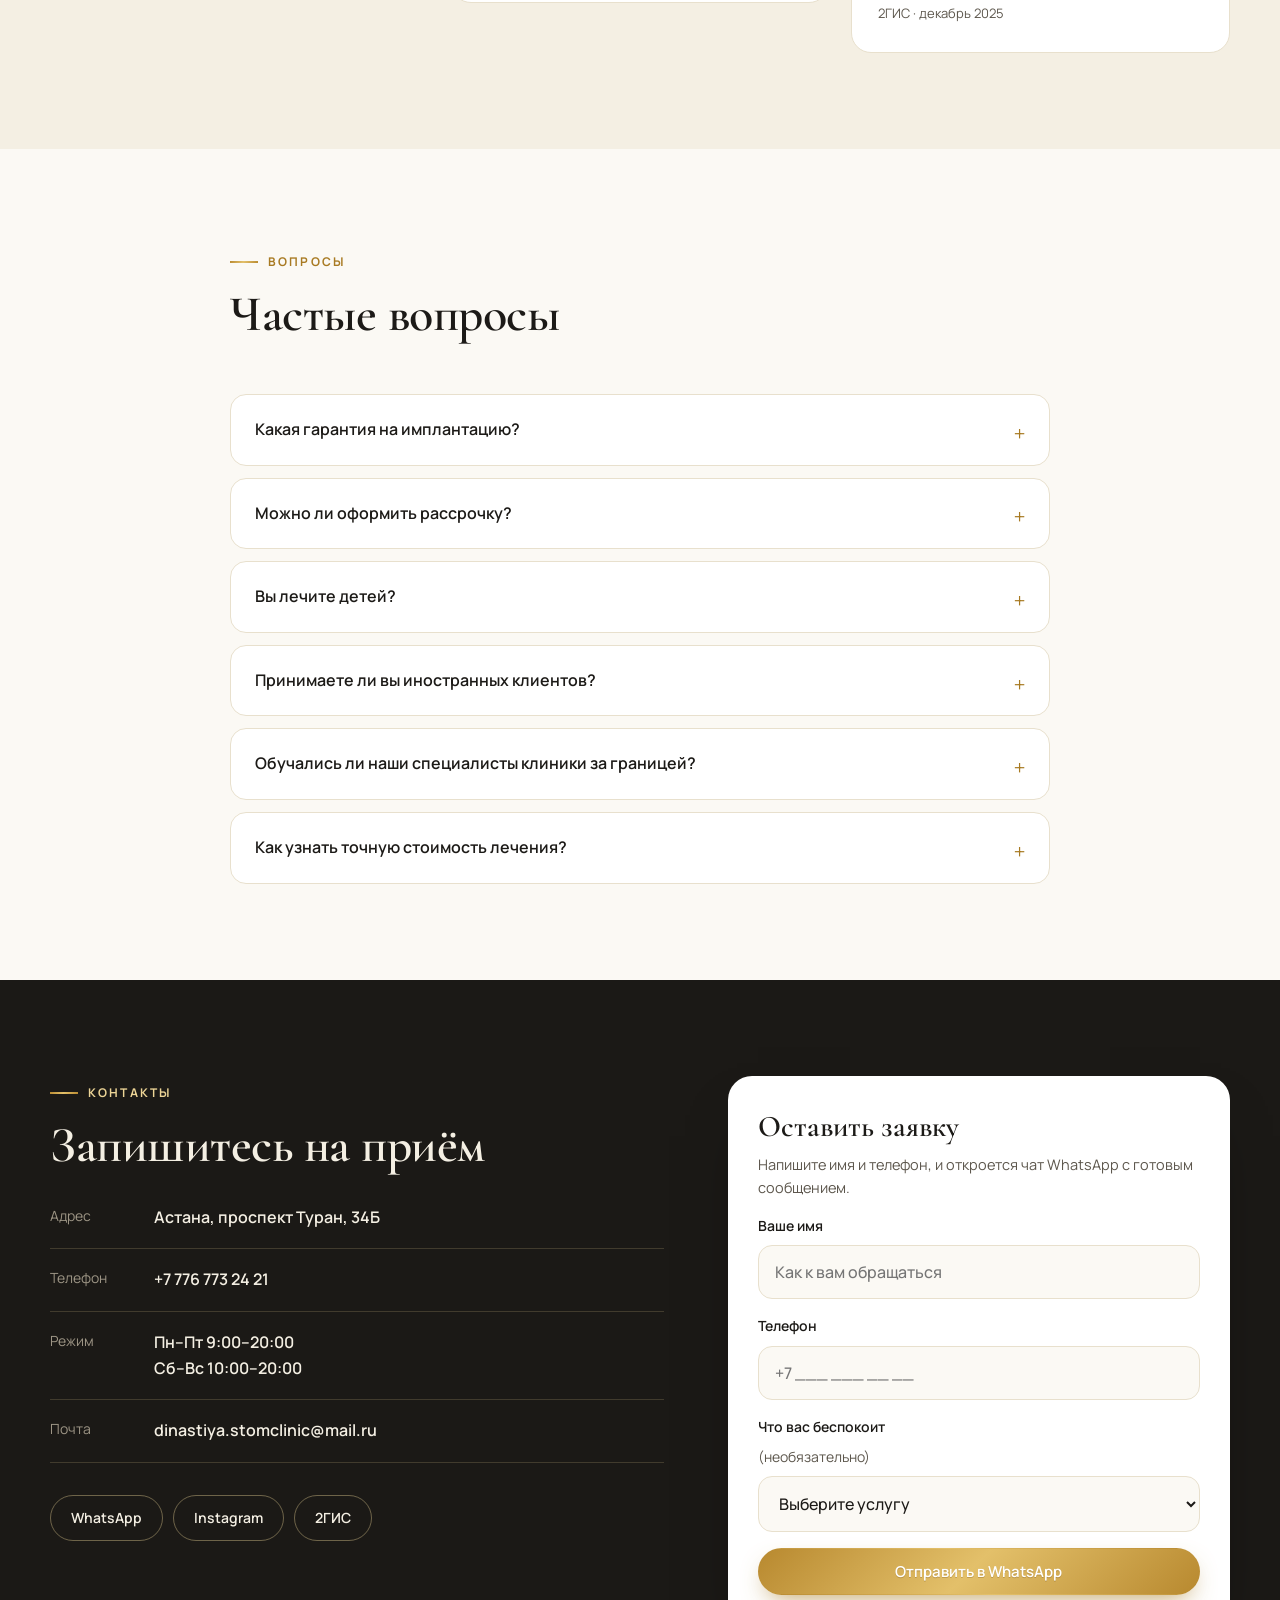
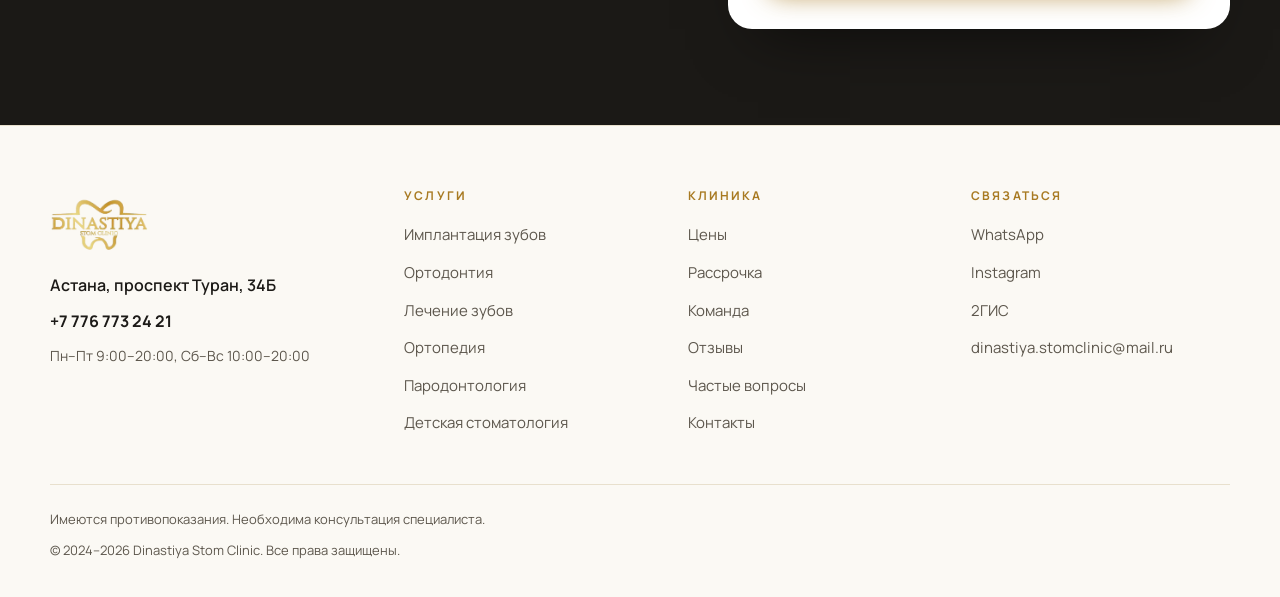
==== commit 6ff1efa3: "Основной домен dinastiyastomclinic.com Co-Authored-By: Claude Sonnet 5.5 <noreply@anthropic.com> Cla" ====
--- a/index.html
+++ b/index.html
@@ -6,14 +6,14 @@
   <title>Dinastiya Stom Clinic — стоматология в Астане: имплантация, ортодонтия, лечение</title>
   <meta name="description" content="Стоматология Dinastiya Stom Clinic в Астане, пр. Туран 34Б. Имплантация All-on-4/6 с гарантией 10 лет, ортодонтия, лечение и протезирование зубов, детская стоматология. Рассрочка 0-0-24.">
   <meta name="theme-color" content="#fbf9f4">
-  <link rel="canonical" href="https://dinastiyastomclinic.gdev.uk/">
+  <link rel="canonical" href="https://dinastiyastomclinic.com/">
   <link rel="icon" href="/img/logo.webp" type="image/webp">
 
   <meta property="og:type" content="website">
   <meta property="og:title" content="Dinastiya Stom Clinic — стоматология в Астане">
   <meta property="og:description" content="Имплантация с гарантией 10 лет, ортодонтия, лечение и протезирование. Рассрочка без процентов до 24 месяцев.">
-  <meta property="og:url" content="https://dinastiyastomclinic.gdev.uk/">
-  <meta property="og:image" content="https://dinastiyastomclinic.gdev.uk/img/team.webp">
+  <meta property="og:url" content="https://dinastiyastomclinic.com/">
+  <meta property="og:image" content="https://dinastiyastomclinic.com/img/team.webp">
   <meta property="og:locale" content="ru_RU">
 
   <link rel="preconnect" href="https://fonts.googleapis.com">
@@ -26,9 +26,9 @@
     "@context": "https://schema.org",
     "@type": "Dentist",
     "name": "Dinastiya Stom Clinic",
-    "url": "https://dinastiyastomclinic.gdev.uk/",
-    "image": "https://dinastiyastomclinic.gdev.uk/img/team.webp",
-    "logo": "https://dinastiyastomclinic.gdev.uk/img/logo.webp",
+    "url": "https://dinastiyastomclinic.com/",
+    "image": "https://dinastiyastomclinic.com/img/team.webp",
+    "logo": "https://dinastiyastomclinic.com/img/logo.webp",
     "telephone": "+77767732421",
     "email": "dinastiya.stomclinic@mail.ru",
     "address": {
